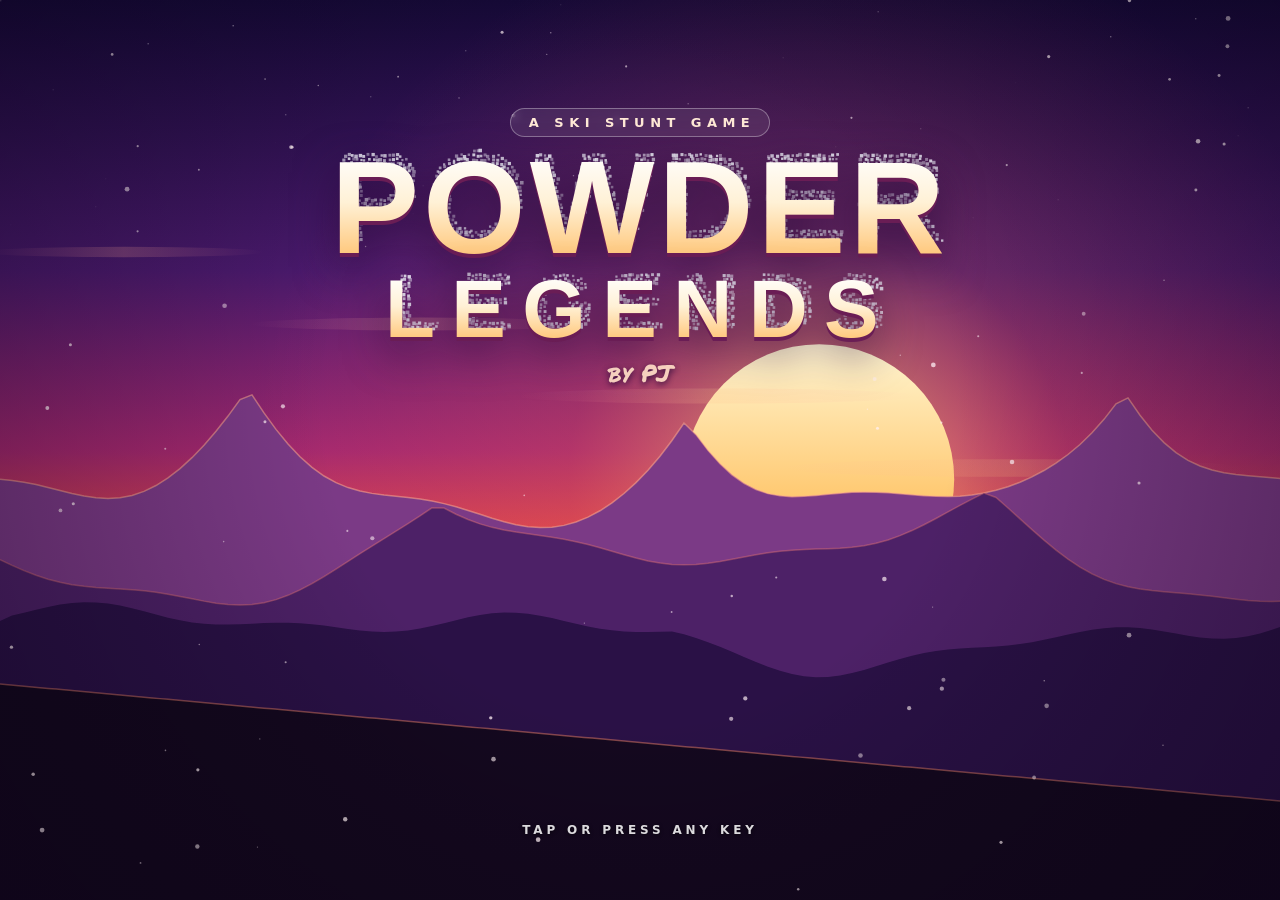
==== index.html @ b7aa6c1c "Add Classic gravity mode (Settings) from the original Ski Stunt physics Gravity measured from the or" ====
<!doctype html>
<html lang="en"><head><meta charset="utf-8">
<script>
/* ===== VERSION + UPDATE BOOTLOADER =====
   To ship an update: bump GAME_VERSION (and GAME_NOTES), commit index.html to the GitHub repo below.
   Players press "Update" in the menu, accept, and the new version installs and runs from then on. */
window.GAME_VERSION='1.6.0';
window.GAME_NOTES='New: Classic gravity (Settings). The original Ski Stunt feel, with lighter, floatier jumps and more hang time for flips.';
window.UPDATE_REPO='kefirman9000/powder-legends';
window.UPDATE_BRANCH='main';
window.verCmp=function(a,b){a=String(a).split('.').map(Number);b=String(b).split('.').map(Number);for(var i=0;i<Math.max(a.length,b.length);i++){var d=(a[i]||0)-(b[i]||0);if(d)return d>0?1:-1}return 0};
(function(){try{
  if(window.__SKI_FROM_UPDATE)return;                       // already running an installed update
  var v=localStorage.getItem('skiUpdateVer'),h=localStorage.getItem('skiUpdateHTML');
  if(v&&h&&verCmp(v,GAME_VERSION)>0&&!/[?&]noupdate\b/.test(location.search)){
    window.__SKI_FROM_UPDATE=v;
    document.write('<plaintext style="display:none">');    // swallow the old game so none of it runs
    addEventListener('DOMContentLoaded',function(){document.open();document.write(h);document.close()});
  }else if(v&&verCmp(v,GAME_VERSION)<=0){                   // this file is already as new: drop the stored copy
    localStorage.removeItem('skiUpdateVer');localStorage.removeItem('skiUpdateHTML');
  }
}catch(e){}})();
</script>
<meta name="viewport" content="width=device-width, initial-scale=1, viewport-fit=cover">
<title>Powder Legends</title>
<style>@font-face{font-family:"Permanent Marker";font-style:normal;font-weight:400;font-display:swap;src:url([data-uri]) format("woff2")}</style>
<style>
#dbg-open{position:absolute;left:12px;bottom:12px;font:600 12px system-ui;padding:6px 11px;border:1px solid #ffffff44;border-radius:8px;background:#0007;color:#cfe;cursor:pointer;opacity:.75}#dbg-open:hover{opacity:1;background:#000b}
:root{--bg:#eef3f8;--fg:#14202e;box-sizing:border-box;padding-top:env(safe-area-inset-top,0px);padding-bottom:env(safe-area-inset-bottom,0px)}
@media (prefers-color-scheme:dark){:root:not([data-theme="light"]){--bg:#10161d;--fg:#e6edf5}}
:root[data-theme="dark"]{--bg:#10161d;--fg:#e6edf5}
html,body{height:100%;margin:0}
body{background:var(--bg);color:var(--fg);font:15px/1.4 system-ui,sans-serif;overflow:hidden}
#h{position:fixed;bottom:0;left:0;right:0;z-index:2;margin:0;padding:18px 12px 10px;text-align:center;color:#fff;background:linear-gradient(#0000,#0009);text-shadow:0 1px 3px #000;pointer-events:none;display:none}
#w{position:fixed;inset:0}
canvas{width:100%;height:100%;display:block;touch-action:none;cursor:default;-webkit-touch-callout:none;-webkit-user-select:none;user-select:none}
#lb{position:fixed;top:8px;right:10px;z-index:3;font:600 13px system-ui;padding:6px 12px;border:0;border-radius:8px;background:#000a;color:#fff;cursor:pointer}
#reset-skis{position:fixed;top:42px;right:10px;z-index:3;font:600 13px system-ui;padding:6px 12px;border:1px solid #a8f4c8;border-radius:8px;background:#173e36eF;color:#d8ffe8;cursor:pointer;text-shadow:0 1px 2px #000}
#reset-skis:hover{background:#246b55}#reset-skis:disabled{opacity:.45;cursor:default}
#replay-open{position:fixed;top:76px;right:10px;z-index:3;font:700 13px system-ui;padding:7px 12px;border:1px solid #83dfff88;border-radius:9px;background:#10283beF;color:#e9faff;cursor:pointer;display:none}
#replay-controls{position:fixed;left:50%;bottom:calc(env(safe-area-inset-bottom,0px) + 18px);transform:translateX(-50%);z-index:2147483647;display:none;visibility:visible;opacity:1;pointer-events:auto;align-items:center;gap:7px;padding:9px 11px;border-radius:14px;background:#07111deF;border:1px solid #8bdfff88;box-shadow:0 8px 28px #0008;color:#fff;white-space:nowrap}
#replay-controls button{min-width:42px;border:1px solid #ffffff30;border-radius:9px;background:#ffffff18;color:#fff;padding:9px 11px;font:700 14px system-ui;cursor:pointer}
#replay-controls button:hover{background:#ffffff35}#replay-status{font:700 11px system-ui;letter-spacing:.06em;min-width:68px;text-align:center;color:#a9f4ff}
@media(max-width:520px){#replay-controls{gap:4px;padding:7px 6px;bottom:10px}#replay-controls button{min-width:36px;padding:9px 7px}#replay-status{min-width:48px;font-size:10px}}
#adrenaline{position:fixed;left:14px;top:calc(env(safe-area-inset-top,0px) + 62px);z-index:3;width:clamp(138px,22vw,210px);padding:6px 8px;border-radius:9px;background:#07172bd9;border:1px solid #7ddcff88;color:#eafaff;font:900 12px/1.1 Impact,'Haettenschweiler','Arial Narrow Bold',sans-serif;letter-spacing:.16em;text-transform:uppercase;pointer-events:none;text-shadow:0 1px 2px #000,0 0 8px #56dfff55}
#adrenaline-track{height:8px;margin-top:5px;background:#ffffff24;border-radius:8px;overflow:hidden;box-shadow:inset 0 1px 3px #0008}#adrenaline-fill{height:100%;width:0%;border-radius:8px;background:linear-gradient(90deg,#42d8ff,#8a78ff,#65ffb4);box-shadow:0 0 10px #58ddff;transition:width .12s linear}
#adrenaline.hot #adrenaline-fill{background:linear-gradient(90deg,#6c8dff,#b76cff,#70ffd1);box-shadow:0 0 14px #a37aff;animation:adPulse .7s ease-in-out infinite alternate}@keyframes adPulse{to{filter:brightness(1.5)}}
#m{position:fixed;inset:0;z-index:5;display:flex;flex-direction:column;align-items:center;justify-content:center;gap:10px;padding:16px;overflow:auto;background:rgba(10,18,30,.86);color:#fff;text-align:center}
#m h2{margin:0;font-size:28px}#m p{margin:0;opacity:.75}
#fb{display:none;gap:10px;flex-wrap:wrap;justify-content:center}
#replay-menu{flex:0 0 auto;order:1;font-size:12px;padding:5px 10px;opacity:1;background:#344b55!important;min-height:0}#next{order:3;flex-basis:100%;max-width:210px;margin-top:2px}#again{order:0}#all{order:2}
#next{flex:0 0 auto;margin:0 auto;order:99}
#fb:has(#next:not([style*="display: none"])) #next{flex-basis:100%;width:max-content}
.b{font:600 15px system-ui;color:#fff;background:#2f7ddd;border:0;border-radius:10px;padding:10px 20px;cursor:pointer}.b:hover{background:#4a93ee}#again{background:#ffffff26}#again:hover{background:#ffffff40}

:root{--gf:'Permanent Marker','Rock Salt','Marker Felt','Segoe Print',Impact,fantasy}
#pops{position:fixed;top:calc(env(safe-area-inset-top,0px) + 44px);left:0;right:0;z-index:4;display:flex;flex-direction:column;align-items:center;pointer-events:none}
.pp{font:400 calc(clamp(30px,6.5vw,70px)*(1 + var(--g,0)*.4)*var(--s,1))/1 var(--gf);text-align:center;color:hsl(var(--h) 100% 62%);-webkit-text-stroke:2px #111;paint-order:stroke fill;text-shadow:3px 4px 0 #111;animation:popSimple 1.15s ease-out forwards;margin-top:-4px;white-space:nowrap;will-change:transform,opacity}
.pp.failed{color:#ff2929!important;text-shadow:3px 4px 0 #210000;animation:popSimple .8s ease-out forwards}
.pp i{display:block;font-style:normal;font-size:.62em;color:#fff;-webkit-text-stroke:1.5px #111}
@keyframes popSimple{0%{opacity:0;transform:translateY(8px) scale(.96)}12%{opacity:1;transform:translateY(0) scale(1)}100%{opacity:0;transform:translateY(-22px) scale(1)}}
.pp.big-flip{color:#ffd34f;text-shadow:2px 2px 0 #151515,0 0 8px #ff8c24}.pp.mega-flip{color:#ff7538;text-shadow:2px 2px 0 #151515,0 0 12px #ff3b20;letter-spacing:.04em}
/* Successful landings celebrate in cool jewel tones, visually distinct from crash red. */
.pp.pp.landed,.pp.pp.landed.big-flip,.pp.pp.landed.mega-flip{color:#7dffbf!important;text-shadow:3px 4px 0 #152a48,0 0 10px #32f6c2,0 0 24px #38a8ff;animation:landedCelebrate 1.35s cubic-bezier(.18,.8,.24,1) forwards;filter:saturate(1.25)}
.pp.landed i{color:#b9f5ff!important;text-shadow:2px 2px 0 #17314c,0 0 10px #4b9fff}
@keyframes landedCelebrate{0%{opacity:0;transform:translateY(18px) scale(.72) rotate(-4deg);filter:brightness(1.8) saturate(1.8)}12%{opacity:1;transform:translateY(-4px) scale(1.14) rotate(2deg)}24%{transform:translateY(2px) scale(.98) rotate(-1deg)}42%{transform:translateY(-5px) scale(1.06) rotate(1deg)}100%{opacity:0;transform:translateY(-38px) scale(1.12) rotate(0deg);filter:brightness(1.3) saturate(1.5)}}
#sco{position:fixed;left:14px;top:calc(env(safe-area-inset-top,0px) + 12px);z-index:2;font:400 clamp(22px,4.2vw,42px)/1 var(--gf);pointer-events:none;white-space:nowrap;transform:rotate(-2deg);transform-origin:left top;perspective:600px}
#trick-score{position:fixed;left:50%;bottom:calc(env(safe-area-inset-bottom,0px) + 76px);z-index:2;font:700 clamp(17px,2.8vw,30px)/1.1 var(--gf);color:hsl(calc(205 + var(--power,0)*17) 100% calc(72% - var(--power,0)*1%));-webkit-text-stroke:1px #111;paint-order:stroke fill;text-shadow:2px 2px 0 #111,0 0 calc(5px + var(--power,0)*7px) hsl(calc(205 + var(--power,0)*17) 100% 65%),0 0 calc(var(--power,0)*15px) hsl(calc(145 + var(--power,0)*28) 100% 65%);pointer-events:none;white-space:nowrap;transform:translateX(-50%) rotate(-1deg) scale(var(--scale,1));transform-origin:center bottom;min-height:1em;transition:font-size .12s ease,text-shadow .12s ease;will-change:transform,filter}
#trick-score.power-1{animation:trickPulse .55s ease-in-out infinite alternate}
#trick-score.power-2{animation:trickPulse .38s ease-in-out infinite alternate;filter:saturate(1.3)}
#trick-score.power-3{animation:trickWild .28s ease-in-out infinite alternate;filter:saturate(1.7) brightness(1.12)}
#trick-score.power-4{animation:trickWild .19s ease-in-out infinite alternate;filter:saturate(2) brightness(1.25)}
#trick-score.power-2::before,#trick-score.power-3::before,#trick-score.power-4::before{content:"✦  ✧";position:absolute;right:100%;margin-right:12px;color:#a7ffdd;text-shadow:0 0 10px #4de6ff,0 0 18px #9b7bff;animation:twinkle .4s ease-in-out infinite alternate}
#trick-score.power-3::after,#trick-score.power-4::after{content:"✧  ✦";position:absolute;left:100%;margin-left:12px;color:#9effb7;text-shadow:0 0 12px #42eaff,0 0 20px #a36bff;animation:twinkle .3s ease-in-out infinite alternate}
#trick-score.failed{color:#ff302f!important;-webkit-text-stroke-color:#310000;text-shadow:2px 2px 0 #310000,0 0 12px #ff1717;animation:trickScoreFail 2.6s ease-in forwards;filter:none!important;pointer-events:none}
#trick-score.failed::before,#trick-score.failed::after{content:'';position:absolute;top:75%;width:5px;height:0;background:#ff302f;border-radius:0 0 5px 5px;box-shadow:0 0 5px #ff1717;animation:meltDrip 1.8s ease-in forwards}
#trick-score.failed::before{left:28%;animation-delay:.08s}#trick-score.failed::after{left:68%;animation-delay:.2s}
@keyframes trickPulse{from{filter:brightness(1);text-shadow:2px 2px 0 #111,0 0 8px #4de6ff,0 0 12px #8b7bff}to{filter:brightness(1.5);text-shadow:2px 2px 0 #111,0 0 22px #48e8ff,0 0 34px #8e68ff,0 0 42px #63ffad}}
@keyframes trickWild{from{letter-spacing:0;transform:translateX(-50%) rotate(-2deg) scale(var(--scale,1))}to{letter-spacing:.045em;transform:translateX(-50%) rotate(2deg) scale(calc(var(--scale,1)*1.045))}}
@keyframes twinkle{from{opacity:.45;transform:scale(.8) rotate(-12deg)}to{opacity:1;transform:scale(1.25) rotate(12deg)}}
@keyframes trickScoreFail{0%,48%{opacity:1;transform:translateX(-50%) translateY(0) rotate(-1deg) scale(var(--scale,1));clip-path:inset(0 0 0 0);filter:none}62%{opacity:.95;transform:translateX(-50%) translateY(4px) rotate(1deg) scale(var(--scale,1));clip-path:inset(0 0 8% 0)}80%{opacity:.72;transform:translateX(-50%) translateY(12px) rotate(-2deg) scale(calc(var(--scale,1)*.96));clip-path:inset(0 0 35% 0)}100%{opacity:0;transform:translateX(-50%) translateY(28px) rotate(3deg) scale(calc(var(--scale,1)*.9));clip-path:inset(0 0 100% 0);filter:blur(2px)}}
@keyframes meltDrip{0%,35%{height:0;opacity:1;transform:translateY(0)}72%{height:20px;opacity:.9}100%{height:32px;opacity:0;transform:translateY(18px)}}



/* Completed and failed trick totals queue in a tidy vertical stack. Older results fade first. */
#trick-stack{position:fixed;left:50%;bottom:calc(env(safe-area-inset-bottom,0px) + 76px);z-index:2;display:flex;flex-direction:column-reverse;align-items:center;gap:5px;width:min(96vw,820px);pointer-events:none;transform:translateX(-50%)}
.trick-result{position:relative;font:800 clamp(21px,3.2vw,36px)/1.08 var(--gf);white-space:nowrap;text-align:center;-webkit-text-stroke:1px #102b4a;paint-order:stroke fill;text-shadow:2px 2px 0 #102b4a,0 0 10px #38d9ff,0 0 22px #8c65ff;opacity:0;animation:trickResultLife 2.8s ease-out forwards;animation-delay:var(--wait,0ms);}
.trick-result.landed{color:#8dffd0;text-shadow:2px 2px 0 #102b4a,0 0 12px #38d9ff,0 0 24px #8c65ff,0 0 34px #48ffb0}
.trick-result.failed{color:#ff302f;-webkit-text-stroke-color:#310000;text-shadow:2px 2px 0 #310000,0 0 12px #ff1717;animation-name:trickResultFail}
@keyframes trickResultLife{0%,8%{opacity:0;transform:translateY(10px) scale(.9)}18%{opacity:1;transform:translateY(0) scale(1.08)}28%{transform:translateY(0) scale(1)}72%{opacity:1;transform:translateY(-2px)}100%{opacity:0;transform:translateY(-18px) scale(.96)}}
@keyframes trickResultFail{0%,8%{opacity:0;transform:translateY(8px)}18%,65%{opacity:1;transform:translateY(0)}100%{opacity:0;transform:translateY(16px);clip-path:inset(0 0 100% 0);filter:blur(1px)}}


#sct{display:inline-block;font-size:calc(1em*(1 + var(--g,0)*.35));color:hsl(calc(44 - var(--g,0)*14) 100% calc(62% + var(--g,0)*8%));-webkit-text-stroke:2px #111;paint-order:stroke fill;text-shadow:3px 3px 0 #111,0 0 calc(8px + var(--g,0)*42px) hsl(calc(32 - var(--g,0)*30) 100% 55%),0 0 calc(var(--g,0)*80px) hsl(calc(20 - var(--g,0)*20) 100% 50%)}
#sct.hot{animation:glowp .7s ease-in-out infinite alternate}#sct.inferno{animation:rainbow 1.6s linear infinite}#sct .pending{color:#ffe06b;-webkit-text-stroke:1.5px #111;text-shadow:2px 2px 0 #111}#sct .pending.failed{color:#ff302f;animation:pendingFail .65s ease-in forwards}@keyframes pendingFail{0%{opacity:1;transform:translateY(0)}100%{opacity:0;transform:translateY(8px)}}
@keyframes glowp{from{filter:brightness(1)}to{filter:brightness(1.45) saturate(1.3)}}
@keyframes rainbow{from{filter:hue-rotate(0deg) brightness(1.3)}to{filter:hue-rotate(360deg) brightness(1.3)}}
#sc{display:none;margin:4px 0}
#sn{font:400 clamp(44px,min(15vw,13vh),160px)/1 var(--gf);color:hsl(calc(44 - var(--g,0)*14) 100% calc(62% + var(--g,0)*8%));-webkit-text-stroke:3px #111;paint-order:stroke fill;text-shadow:6px 7px 0 #111,0 0 calc(20px + var(--g,0)*70px) hsl(calc(32 - var(--g,0)*30) 100% 55%),0 0 calc(var(--g,0)*120px) hsl(calc(20 - var(--g,0)*20) 100% 50%);animation:pulse 1.2s ease-in-out infinite alternate;transform:rotate(-3deg)}
#sl{font:400 clamp(20px,4vw,34px) var(--gf);letter-spacing:.2em;color:#fff;margin-top:6px}
#sb{margin-top:8px;font:400 clamp(18px,3.5vw,28px) var(--gf);opacity:.85}#sb.nb{color:#7cffa0;opacity:1;animation:pulse .6s ease-in-out infinite alternate}
@keyframes pulse{from{filter:brightness(1)}to{filter:brightness(1.3)}}
#rows{display:flex;flex-direction:column;gap:6px;margin:12px auto 0;width:min(540px,92vw)}
.row{display:flex;justify-content:space-between;align-items:baseline;gap:12px;background:#ffffff14;border-radius:10px;padding:6px 14px;animation:rowin .4s ease-out}
.row b{font:400 clamp(16px,3vw,22px) var(--gf);color:#ffd36b}.row span{font:13px system-ui;opacity:.8;flex:1;text-align:left}.row em{font:400 clamp(16px,3vw,22px) var(--gf);font-style:normal;color:#7cffa0}
@keyframes rowin{from{opacity:0;transform:translateX(-30px) scale(.9)}}
#rt{margin-top:14px}#rt .note{font-size:12.5px;opacity:.75;margin-top:4px}
.stamp{display:inline-flex;flex-direction:column;align-items:center;transform:rotate(-8deg);animation:slam .7s cubic-bezier(.2,1.6,.4,1)}
.stamp.reveal{animation:gradeBlast .95s cubic-bezier(.12,1.5,.3,1)}.stamp.reveal .L{animation:letterBurst .95s cubic-bezier(.12,1.5,.3,1)}
@keyframes gradeBlast{0%{opacity:0;transform:rotate(-8deg) scale(.08)}22%{opacity:1;transform:rotate(5deg) scale(1.32)}42%{transform:rotate(-4deg) scale(.88)}68%{transform:rotate(-7deg) scale(1.08)}100%{opacity:1;transform:rotate(-8deg) scale(1)}}
@keyframes letterBurst{0%{opacity:0;transform:scale(.05);filter:brightness(5) blur(10px)}24%{opacity:1;transform:scale(1.45);filter:brightness(3) blur(0)}48%{transform:scale(.86);filter:brightness(1.8)}72%{transform:scale(1.12)}100%{opacity:1;transform:scale(1);filter:none}}
.stamp .L{font:400 clamp(50px,min(15vw,12vh),140px)/1 var(--gf);-webkit-text-stroke:3px #111;paint-order:stroke fill;text-shadow:5px 6px 0 #111,0 0 40px currentColor}
.stamp .W{font:400 clamp(16px,3vw,26px) var(--gf);letter-spacing:.15em}
@keyframes slam{0%{opacity:0;transform:rotate(-30deg) scale(4)}60%{opacity:1;transform:rotate(-8deg) scale(.88)}100%{transform:rotate(-8deg) scale(1)}}
.g-S{color:#ffd700}.g-S .L{animation:rainbow 2s linear infinite}.g-Ap{color:#7cffa0}.g-A{color:#5fe08a}.g-B{color:#5cc8ff}.g-C{color:#ffe066}.g-D{color:#ff9a3c}.g-F{color:#ff5a5a}
#aw{display:flex;flex-wrap:wrap;justify-content:center;align-content:flex-start;gap:9px;margin:12px auto 0;width:min(780px,94vw);box-sizing:border-box;padding:10px;position:relative}
/* The visible frame is drawn separately and grows to wrap only the awards revealed so far (sizes are set from JS). */
#aw::before{content:'';position:absolute;left:var(--fl,50%);top:var(--ft,0px);width:var(--fw,0px);height:var(--fh,0px);opacity:var(--fo,0);box-sizing:border-box;border:1px solid #ffffff3a;border-radius:14px;background:#ffffff0c;box-shadow:inset 0 0 18px #0004,0 0 14px #6fe7ff22;pointer-events:none;
  transition:left .38s cubic-bezier(.2,1.1,.4,1),top .38s cubic-bezier(.2,1.1,.4,1),width .38s cubic-bezier(.2,1.1,.4,1),height .38s cubic-bezier(.2,1.1,.4,1),opacity .3s ease-out}
#aw.snap::before{transition:none}#aw .none{flex:1 1 100%;font:400 20px var(--gf);opacity:.75;padding:6px 0}
#aw .aw.pend{visibility:hidden;animation:none}
#aw .aw{flex:0 0 182px}
@media (max-width:640px){#aw .aw{flex:0 0 calc(50% - 3px)}}
.aw{display:grid;grid-template-columns:auto minmax(0,1fr);column-gap:9px;align-items:center;text-align:left}
#aw .aw .ic{grid-row:1/4;font-size:28px}#aw .aw b{margin:0;line-height:1.15}#aw .aw i{white-space:nowrap;overflow:hidden;text-overflow:ellipsis}#aw .aw u{margin-top:3px}#rt .stamp.pend{visibility:hidden;animation:none}
.aw{min-width:0;box-sizing:border-box;padding:10px 8px;border-radius:12px;background:#ffffff14;border:2px solid var(--tc);box-shadow:0 0 18px var(--tc);animation:awin .5s cubic-bezier(.2,1.5,.4,1)}
.aw .ic{font-size:30px}.aw b{display:block;font:400 19px var(--gf);color:var(--tc);margin-top:2px}.aw i{display:block;font:12px system-ui;opacity:.85;font-style:normal;margin-top:2px}.aw u{display:block;text-decoration:none;font:700 10px system-ui;letter-spacing:.2em;color:var(--tc);margin-top:5px}
@keyframes awin{from{opacity:0;transform:scale(.3) rotate(-14deg)}}
#how{max-width:640px;text-align:left;font-size:13.5px;background:#ffffff12;border-radius:12px;padding:10px 18px}#how ul{margin:6px 0 0;padding-left:18px}#how li{margin:3px 0;opacity:.9}

#sel{display:flex;flex-direction:column;align-items:center;gap:12px;width:100%}
#g{display:flex;align-items:center;justify-content:center;gap:14px;width:100%}
.ar{flex:none;width:54px;height:54px;border-radius:50%;border:2px solid #ffffff44;background:#ffffff1a;color:#fff;font-size:22px;line-height:1;cursor:pointer;padding:0}
.ar:hover{background:#ffffff40;border-color:#7cc4ff}.ar:active{transform:scale(.92)}
#card{width:min(520px,calc(100vw - 150px));box-sizing:border-box;background:#ffffff14;border:2px solid #ffffff30;border-radius:14px;padding:10px;cursor:pointer;display:flex;flex-direction:column;gap:6px;text-align:center;animation:cin .28s ease-out}
#card:hover{border-color:#7cc4ff;background:#ffffff22}
#card canvas{width:100%;height:auto;border-radius:9px;display:block}
@keyframes cin{from{opacity:0;transform:translateX(var(--dx,0px))}}
#ln{font:400 clamp(30px,6vw,54px)/1.05 var(--gf);color:#ffd36b;-webkit-text-stroke:2px #111;paint-order:stroke fill;text-shadow:3px 4px 0 #111,0 0 18px #ff9a3c88;transform:rotate(-2deg);margin-top:4px}
#ld{font:13.5px/1.4 system-ui;opacity:.85;min-height:3.8em}
#level-length{font:800 12px/1.2 system-ui;letter-spacing:.12em;text-transform:uppercase;color:#ffd36b;background:#00000024;border:1px solid #ffffff25;border-radius:999px;padding:7px 12px;align-self:center;margin-top:2px}

#dots{display:flex;gap:7px;flex-wrap:wrap;justify-content:center}
#dots i{width:9px;height:9px;border-radius:50%;background:#ffffff40;cursor:pointer}#dots i.on{background:#ffd36b;transform:scale(1.3)}
#hs{display:flex;flex-direction:column;align-items:center;gap:4px}
#hsn{font:400 clamp(24px,5vw,40px)/1 var(--gf);color:#7cffa0;-webkit-text-stroke:2px #111;paint-order:stroke fill;text-shadow:3px 3px 0 #111,0 0 14px #7cffa055;transform:rotate(-1.5deg)}
#hsn.no{color:#fff;opacity:.6;text-shadow:3px 3px 0 #111}
#hsl{display:flex;align-items:center;gap:12px;font:400 clamp(20px,4vw,30px)/1 var(--gf);letter-spacing:.08em}
#hsg{font:400 clamp(40px,8vw,68px)/1 var(--gf);-webkit-text-stroke:2px #111;paint-order:stroke fill;text-shadow:3px 4px 0 #111,0 0 18px currentColor;transform:rotate(-6deg);display:inline-block;color:#fff}
#hsg.g-S{animation:rainbow 2s linear infinite}
.pr{display:flex;gap:10px;flex-wrap:wrap;justify-content:center;margin-top:2px}
#faqp{position:fixed;inset:0;z-index:7;display:none;align-items:center;justify-content:center;background:rgba(5,10,18,.82);padding:16px;overflow:auto}
#faqp #how{margin:auto;background:#18222f;border:1px solid #ffffff30;box-shadow:0 10px 40px #000a}.fh{display:flex;justify-content:space-between;align-items:center;gap:12px;font-size:17px}
#fx{position:fixed;inset:0;width:100%;height:100%;z-index:9;pointer-events:none}
@keyframes wob{0%,100%{transform:rotate(-5deg) skewX(0)}25%{transform:rotate(-8deg) skewX(-6deg) scaleY(.96)}60%{transform:rotate(-3deg) skewX(5deg) scaleY(1.04)}}
@keyframes shine{from{background-position:-150% 0,0 0}to{background-position:250% 0,0 0}}
@keyframes rbow{from{background-position:-150% 0,0 0}to{background-position:250% 0,300% 0}}
.stamp.g-F .L,#hsg.g-F{font-family:'Chalkduster','Bradley Hand','Comic Sans MS','Marker Felt',cursive;font-weight:700;color:transparent;background:linear-gradient(#b9d93a,#5e7a1c 55%,#33280f);-webkit-background-clip:text;background-clip:text;-webkit-text-stroke:0;text-shadow:none;filter:url(#slime) drop-shadow(2px 3px 0 #1a1304) drop-shadow(0 0 9px #8fb52a) drop-shadow(0 9px 3px #2a3a05);animation:wob 1.1s ease-in-out infinite}
.stamp.fire-grade .L{font-family:'Arial Black','Segoe UI Black',sans-serif!important;font-weight:900!important;color:transparent!important;background:linear-gradient(0deg,#7a0800 0%,#ff2b00 22%,#ffb000 43%,#fff2a1 54%,#ff6a00 70%,#b20c00 100%);background-size:100% 220%;-webkit-background-clip:text;background-clip:text;-webkit-text-stroke:1px #ffd36a!important;filter:drop-shadow(0 0 5px #ff2400) drop-shadow(0 0 18px #ff5a00) drop-shadow(2px 4px 0 #350600)!important;animation:burningLetter .42s linear infinite alternate!important;text-shadow:none!important}
.stamp.fire-grade .W{font-family:'Arial Black','Segoe UI',sans-serif!important;font-weight:900!important;letter-spacing:.08em;color:#ff9a24;text-shadow:0 0 7px #ff3000,0 0 15px #ff7200}
.stamp.shark-grade .L{font-family:'Arial Black','Segoe UI Black',sans-serif!important;font-weight:900!important;color:transparent!important;background:linear-gradient(0deg,#03315e 0%,#0a69b8 28%,#2fb6ef 52%,#d7f6ff 62%,#1c8fd6 78%,#04437d 100%);background-size:100% 220%;-webkit-background-clip:text;background-clip:text;-webkit-text-stroke:1px #9be4ff!important;filter:drop-shadow(0 0 5px #0a8cff) drop-shadow(0 0 18px #19b4ff) drop-shadow(2px 4px 0 #021a33)!important;animation:swimLetter 1.1s ease-in-out infinite alternate!important;text-shadow:none!important}
.stamp.shark-grade .W{font-family:'Arial Black','Segoe UI',sans-serif!important;font-weight:900!important;letter-spacing:.08em;color:#7fd8ff;text-shadow:0 0 7px #0a69b8,0 0 15px #19b4ff}
@keyframes swimLetter{0%{background-position:0 0;filter:drop-shadow(0 0 5px #0a8cff) drop-shadow(0 0 18px #19b4ff)}100%{background-position:0 100%;filter:drop-shadow(0 0 10px #8fe8ff) drop-shadow(0 0 25px #0a69b8)}}
@keyframes burningLetter{0%{background-position:0 0;filter:drop-shadow(0 0 5px #ff2400) drop-shadow(0 0 18px #ff5a00)}100%{background-position:0 100%;filter:drop-shadow(0 0 10px #ffd000) drop-shadow(0 0 25px #ff1800)}}
.stamp.g-D .L,#hsg.g-D{font-family:'Papyrus','Chalkduster','Comic Sans MS',cursive;font-weight:700;color:transparent;background:linear-gradient(#d9a066,#8a4b1c 55%,#4a2a10);-webkit-background-clip:text;background-clip:text;-webkit-text-stroke:0;text-shadow:none;filter:url(#mud) drop-shadow(2px 3px 0 #1c1005) drop-shadow(0 0 6px #a5601f);animation:wob 2.4s ease-in-out infinite}
.stamp.g-C .L,#hsg.g-C{font-family:Georgia,'Times New Roman',serif;font-weight:700;color:transparent;background:linear-gradient(#f3d9a4,#c98d3c 50%,#7a4c17);-webkit-background-clip:text;background-clip:text;-webkit-text-stroke:0;text-shadow:none;filter:drop-shadow(2px 3px 0 #1a1005) drop-shadow(0 0 8px #c98d3c88);animation:none}
.stamp.g-B .L,#hsg.g-B{animation:gradeNudge 2.8s ease-in-out infinite}
.stamp.g-C .L,#hsg.g-C{animation:gradeNudge 1.9s ease-in-out infinite;filter:drop-shadow(2px 3px 0 #1a1005) drop-shadow(0 0 8px #c98d3c88)}
@keyframes gradeNudge{0%,100%{transform:rotate(-2deg) translateY(0)}50%{transform:rotate(2deg) translateY(-3px)}}
.stamp.g-B .L,#hsg.g-B{font-family:'Segoe UI','Helvetica Neue',Arial,sans-serif;font-weight:800;color:transparent;background:linear-gradient(#f2fbff 0%,#7cc9ff 30%,#1d6ab0 50%,#8fd6ff 64%,#f2fbff 100%);-webkit-background-clip:text;background-clip:text;-webkit-text-stroke:0;text-shadow:none;filter:drop-shadow(2px 3px 0 #06182b) drop-shadow(0 0 14px #4cb4ff);animation:none}
.stamp.g-A .L,#hsg.g-A{font-family:'Arial Black','Segoe UI Black','Helvetica Neue',sans-serif;font-weight:900;color:transparent;background:linear-gradient(#eafff1 0%,#6bf0a0 30%,#0f8a4a 50%,#7dffb2 66%,#eafff1 100%);-webkit-background-clip:text;background-clip:text;-webkit-text-stroke:0;text-shadow:none;filter:drop-shadow(2px 3px 0 #052012) drop-shadow(0 0 20px #3dff8e);animation:none}
.stamp.g-Ap .L,#hsg.g-Ap{font-family:'Arial Black','Segoe UI Black','Helvetica Neue',sans-serif;font-weight:900;color:transparent;background:linear-gradient(105deg,transparent 38%,#fffd 50%,transparent 62%),linear-gradient(#fff8bd 0%,#ffd630 28%,#b57d08 50%,#ffe46e 68%,#fff8bd 100%);background-size:300% 100%,100% 100%;-webkit-background-clip:text;background-clip:text;-webkit-text-stroke:0;text-shadow:none;filter:drop-shadow(2px 3px 0 #2b1b00) drop-shadow(0 0 22px #ffcf33) drop-shadow(0 0 48px #ff9a1a);animation:shine 2.2s linear infinite}
.stamp.g-S .L,#hsg.g-S{font-family:'Arial Black','Segoe UI Black','Helvetica Neue',sans-serif;font-weight:900;color:transparent;background:linear-gradient(105deg,transparent 40%,#ffffffd0 50%,transparent 60%),linear-gradient(100deg,#ff2d6f,#ff9d2d,#fff04a,#4dff88,#3dd6ff,#8b5cff,#ff2d6f,#ff9d2d,#fff04a);background-size:300% 100%,300% 100%;-webkit-background-clip:text;background-clip:text;-webkit-text-stroke:0;text-shadow:none;filter:drop-shadow(2px 3px 0 #10051f) drop-shadow(0 0 22px #ff7bf0) drop-shadow(0 0 50px #5de0ff);animation:rbow 3s linear infinite}
.stamp.g-F .W,#hsg.g-F{letter-spacing:.02em}.stamp.g-F .W,.stamp.g-D .W{font-family:'Chalkduster','Comic Sans MS',cursive}.stamp.g-Ap .W,.stamp.g-A .W,.stamp.g-B .W,.stamp.g-S .W{font-family:'Arial Black','Segoe UI',sans-serif;font-weight:900}
.stamp.g-S .W{background:linear-gradient(90deg,#ff5d8f,#ffd23a,#59ffa0,#52d8ff,#a07bff);-webkit-background-clip:text;background-clip:text;color:transparent}
@keyframes sweep{0%{transform:translateX(-120%) rotate(8deg)}60%,100%{transform:translateX(120%) rotate(8deg)}}
@keyframes twk{0%,100%{opacity:.2;transform:scale(.5) rotate(0)}50%{opacity:1;transform:scale(1.2) rotate(40deg)}}
.aw{position:relative;overflow:hidden}
.aw.t1,.aw.t2,.aw.t3{background:linear-gradient(135deg,#ffffff1c,#ffffff40 45%,#ffffff1c)}
.aw.t1::after,.aw.t2::after,.aw.t3::after{content:'';position:absolute;top:-20%;bottom:-20%;left:0;width:45%;background:linear-gradient(100deg,transparent,#ffffffa0,transparent);animation:sweep 2.6s ease-in-out infinite;pointer-events:none}
.aw.t1::before,.aw.t2::before,.aw.t3::before{content:'\2726';position:absolute;top:5px;right:9px;font-size:16px;color:#fff;animation:twk 1.4s ease-in-out infinite}
/* Award cards unveil one at a time; hold their animated shine until the full set is visible. */
.aw.t1:not(.shine-sync)::after,.aw.t2:not(.shine-sync)::after,.aw.t3:not(.shine-sync)::after,.aw.t1:not(.shine-sync)::before,.aw.t2:not(.shine-sync)::before,.aw.t3:not(.shine-sync)::before{animation-play-state:paused}
.aw.t1.shine-sync::after,.aw.t2.shine-sync::after,.aw.t3.shine-sync::after{animation:sweep 2.6s ease-in-out infinite;animation-delay:0s}
.aw.t1.shine-sync::before,.aw.t2.shine-sync::before,.aw.t3.shine-sync::before{animation:twk 1.4s ease-in-out infinite;animation-delay:0s}
.aw.t1{box-shadow:0 0 22px #cfe3ff,inset 0 0 14px #ffffff55;background:linear-gradient(135deg,#9aa7b833,#eef3fa66 45%,#9aa7b833)}
.aw.t2{box-shadow:0 0 28px #ffcf33,0 0 60px #ff9a1a77,inset 0 0 16px #ffe58a66;background:linear-gradient(135deg,#b8860b44,#ffe58a77 45%,#b8860b44)}
.aw.t3{box-shadow:0 0 30px #6fe7ff,0 0 70px #b07bff88,inset 0 0 18px #bff6ff77;background:linear-gradient(135deg,#3dd6ff44,#ffffff77 40%,#c58bff55)}
.aw.t1 b,.aw.t2 b,.aw.t3 b{background:linear-gradient(#fff,var(--tc) 55%,#fff);-webkit-background-clip:text;background-clip:text;color:transparent;font-weight:800;filter:drop-shadow(0 0 6px var(--tc))}
.aw.t2 .ic,.aw.t3 .ic{filter:drop-shadow(0 0 10px var(--tc))}


#customizer{display:none;position:fixed;z-index:12;left:50%;top:50%;transform:translate(-50%,-50%);width:min(900px,96vw);max-height:90vh;overflow:auto;margin:0;padding:14px;border:1px solid #ffffff70;border-radius:16px;background:rgba(8,22,38,.98);text-align:left;box-shadow:0 12px 34px #000b}
#customizer h3{margin:0 0 8px;font:900 20px system-ui;letter-spacing:.04em;color:#9feaff;text-align:center}
#custom-layout{display:grid;grid-template-columns:minmax(0,1fr);gap:10px;align-items:center;justify-items:center;max-width:620px;margin:0 auto}
#custom-preview-wrap{width:min(100%,460px);min-height:300px;display:flex;flex-direction:column;align-items:center;justify-content:center;border-radius:12px;background:radial-gradient(ellipse at center,#294864 0%,#15283b 64%,#0b1726 100%);border:1px solid #ffffff20;overflow:hidden;margin:0 auto}
#custom-preview{width:auto;max-width:100%;height:300px;aspect-ratio:320/340;display:block;object-fit:contain}
#custom-preview-label{font:800 11px system-ui;letter-spacing:.18em;color:#bdeeff;padding:0 0 10px}
#custom-colors{width:100%;display:grid;grid-template-columns:1fr 1fr;gap:10px;align-content:start;padding-top:0;margin:0 auto}
#custom-part-picker,#custom-color-picker{grid-template-columns:92px minmax(0,1fr);padding:10px;gap:8px;min-width:0}
#custom-part-picker .color-current{justify-content:center}
#custom-part-picker .color-name{font-size:14px}
#custom-color-picker .color-filters{margin-top:10px}
.color-choice{display:grid;grid-template-columns:65px minmax(0,1fr);align-items:center;gap:7px;font:700 12px system-ui;color:#f3f7ff;background:#ffffff0b;border:1px solid #ffffff10;border-radius:9px;padding:7px}
.color-controls{display:grid;grid-template-columns:30px minmax(64px,1fr) 30px;align-items:center;gap:6px}
.color-arrow{width:30px;height:30px;border:1px solid #ffffff45;border-radius:8px;background:#ffffff16;color:#fff;font:900 16px system-ui;cursor:pointer}
.color-current{display:flex;align-items:center;gap:8px;min-width:0}
.color-swatch{width:28px;height:25px;flex:none;border:2px solid #ffffff70;border-radius:7px;box-shadow:inset 0 0 0 1px #0004}
.color-name{font:700 12px system-ui;color:#fff}
.color-filters{grid-column:1/-1;display:grid;grid-template-columns:1fr 1fr;gap:9px;margin-top:5px}
.filter-control{display:grid;grid-template-columns:auto 1fr 30px;gap:5px;align-items:center;font:600 10px system-ui;color:#cbd8e8}
.filter-control input{width:100%;min-width:0;accent-color:#65d9ff}
.filter-value{font-variant-numeric:tabular-nums;text-align:right;color:#fff}
#custom-actions{display:flex;align-items:center;justify-content:center;flex-wrap:wrap;gap:8px;margin-top:12px}
#custom-actions button{border:1px solid #ffffff30;background:#ffffff15;color:#fff;border-radius:9px;padding:9px 14px;font:700 13px system-ui;cursor:pointer}
#custom-back{background:#2878c9!important}
#custom-note{font:11px system-ui;color:#b7c8d9;text-align:center;margin-top:8px}
@media(max-width:620px){#custom-layout{grid-template-columns:minmax(0,1fr);gap:8px}#custom-preview-wrap{width:min(100%,360px);min-height:210px}#custom-preview{height:210px;width:auto;max-width:100%;aspect-ratio:320/340}#custom-preview-label{padding-bottom:6px}#customizer{padding:10px;max-height:94vh;width:min(900px,96vw)}#custom-colors{grid-template-columns:1fr;gap:7px}.color-choice{grid-template-columns:85px minmax(0,1fr);padding:7px}.color-filters{gap:5px}.filter-control{grid-template-columns:auto 1fr 26px}}
@media (max-width:640px),(max-height:700px){
 #aw{gap:6px;padding:7px;margin-top:8px}
 .aw{display:grid;grid-template-columns:auto minmax(0,1fr);column-gap:7px;align-items:center;text-align:left;padding:6px 8px;border-width:1.5px;box-shadow:0 0 10px var(--tc)}
 #aw .aw .ic{font-size:22px}.aw b{font-size:14px;margin:0;line-height:1.1}.aw i{font-size:10px;margin:1px 0 0;white-space:nowrap;overflow:hidden;text-overflow:ellipsis}.aw u{font-size:8.5px;margin-top:2px;letter-spacing:.14em}
 .aw.t1::before,.aw.t2::before,.aw.t3::before{font-size:11px;top:3px;right:5px}
}
@media (max-width:480px){
 #m h2{font-size:clamp(16px,5.4vw,20px)}.row span{display:none}.row{padding:3px 10px}
 #fb{gap:6px}#fb .b{padding:8px 14px;font-size:14px}
}
@media (max-height:700px){#aw .aw i{display:none}#aw .aw{padding:5px 8px}}
/* phone held sideways: score on the left, grade and awards on the right */
@media (max-height:500px){#fb{gap:6px}#fb .b{padding:6px 14px;font-size:13px}#m h2{font-size:18px}}
#sc.wide{grid-template-columns:minmax(0,1fr) minmax(0,1.15fr);column-gap:18px;align-items:center;width:min(980px,96vw)}
#sc.wide #sn{grid-column:1;grid-row:1}#sc.wide #sl{grid-column:1;grid-row:2}#sc.wide #rows{grid-column:1;grid-row:3/5;width:100%;align-self:start}
#sc.wide #rt{grid-column:2;grid-row:1/3;margin-top:0}#sc.wide #aw{grid-column:2;grid-row:3;width:100%;margin-top:4px}#sc.wide #sb{grid-column:2;grid-row:4}
#sc.wide #sn{font-size:clamp(34px,12vh,80px)}#sc.wide .stamp .L{font-size:clamp(34px,13vh,90px)}
@media (max-height:900px){
 #m{gap:5px;padding:10px}#m h2{font-size:22px}
 #sn{font-size:clamp(40px,10vh,110px)}#sl{font-size:clamp(14px,3vh,26px);margin-top:2px}
 #rows{gap:4px;margin-top:6px}.row{padding:3px 12px}.row b,.row em{font-size:clamp(14px,2.6vh,20px)}.row span{font-size:12px}
 #rt{margin-top:6px}.stamp .L{font-size:clamp(46px,11vh,120px)}.stamp .W{font-size:clamp(13px,2.6vh,22px)}#sb{margin-top:4px;font-size:clamp(15px,3vh,24px)}
}
/* landing grades on the trick popups */
.pp.pp.landed.perfect{color:#ffe36a!important;text-shadow:3px 4px 0 #3a2a00,0 0 12px #ffcf33,0 0 26px #ff9a1a}
.pp.pp.landed.sketchy{color:#ffb36b!important;text-shadow:3px 4px 0 #3a1a00,0 0 8px #ff8a3a;filter:none}

/* ---- intro: animated sunset (intro.js draws the scene) ---- */
#intro{position:fixed;inset:0;z-index:20;overflow:hidden;background:#3a1650;color:#fff;cursor:pointer}
#introFx{position:absolute;inset:0;width:100%;height:100%;display:block}
#introLogo{position:absolute;left:0;right:0;top:12vh;display:flex;flex-direction:column;align-items:center;text-align:center;pointer-events:none}
#introKicker{font:800 clamp(10px,1.5vw,13px)/1 system-ui,sans-serif;letter-spacing:.42em;padding:7px 14px 7px 18px;border:1px solid #ffffff55;border-radius:999px;background:#ffffff14;backdrop-filter:blur(4px);color:#ffe9d6}
#introTitle{margin-top:14px;display:flex;flex-direction:column;align-items:center;font:900 clamp(52px,11vw,132px)/.86 'Arial Black','Segoe UI Black',Impact,sans-serif;letter-spacing:.03em}
#introTitle span{background:linear-gradient(180deg,#ffffff 0%,#fff1d6 45%,#ffc06b 100%);-webkit-background-clip:text;background-clip:text;color:transparent;filter:drop-shadow(0 4px 0 #6a1d55) drop-shadow(0 10px 22px #2a0a3acc)}
#introTitle span+span{font-size:.62em;letter-spacing:.2em;margin-top:.12em}
#introCredit{margin-top:16px;font:400 clamp(17px,2.3vw,24px)/1 var(--gf);color:#ffe0c8;opacity:.9;text-shadow:0 2px 6px #2a0a3a}
#introPrompt{position:absolute;left:0;right:0;bottom:7vh;text-align:center;font:700 12px system-ui;letter-spacing:.32em;text-transform:uppercase;color:#fff;opacity:.85;text-shadow:0 1px 4px #000a;animation:introPulse 1.6s ease-in-out infinite;pointer-events:none}
@keyframes introIn{from{opacity:0;transform:translateY(24px) scale(.94)}to{opacity:1;transform:none}}
@keyframes introPulse{0%,100%{opacity:.35}50%{opacity:.95}}
/* the title is formed by snow (intro.js), then fades in solid; credit and prompt follow */
#introKicker{animation:introIn .9s cubic-bezier(.2,1,.3,1) .1s both}
#introTitle{opacity:0;filter:blur(6px);transition:opacity .8s ease,filter .9s ease}
#introCredit,#introPrompt{opacity:0;transition:opacity .7s ease .5s}
#introLogo.revealed #introTitle{opacity:1;filter:none}
#introLogo.revealed #introCredit{opacity:.9}
#introPrompt{animation:none}
#intro.revealed #introPrompt{opacity:.85;animation:introPulse 1.6s ease-in-out .6s infinite}
@media(prefers-reduced-motion:reduce){#introKicker,#introPrompt{animation:none}#introTitle{filter:none;transition:none}}
/* LEGEND (the top grade) is six letters: scale its stamp and menu badge to fit */
.stamp.g-S .L{font-size:clamp(34px,7.5vh,76px);letter-spacing:.04em;white-space:nowrap}
#hsg.g-S{font-size:clamp(26px,5vw,42px);letter-spacing:.04em}

/* FAQ sections */
#how h4{margin:12px 0 4px;font:800 12px system-ui;letter-spacing:.14em;text-transform:uppercase;color:#ffd36b}
/* progress strip under the level card */
#prog{font:700 11px system-ui;letter-spacing:.06em;color:#c9d6e6;opacity:.85;margin-top:2px;white-space:nowrap}
#prog b{color:#ffd36b}#prog span+span::before{content:'  ·  ';white-space:pre;opacity:.6}
@media (max-height:640px){#prog{display:none}}
/* "up next" card on the results screen */
#nextcard{flex:0 0 100%;order:-1;display:flex;justify-content:center;padding:0;border:0;background:none;color:#fff;cursor:pointer}
#nextcard .nc-in{display:flex;align-items:center;gap:10px;max-width:360px;padding:6px 14px 6px 6px;border-radius:12px;border:1px solid #ffffff2e;background:#ffffff10;text-align:left}
#nextcard:hover .nc-in{background:#ffffff1e}#nextcard canvas{width:110px;height:42px;border-radius:7px;flex:none}
#nextcard span{display:flex;flex-direction:column;gap:1px;min-width:0}#nextcard small{font:800 9.5px system-ui;letter-spacing:.18em;color:#8fd4ff}
#nextcard b{font:400 18px/1.05 var(--gf);white-space:nowrap;overflow:hidden;text-overflow:ellipsis}#nextcard i{font:600 11px system-ui;font-style:normal;opacity:.7}
@media (max-height:500px){#nextcard{display:none!important}}
/* Menu overflow: content that is taller than the screen scrolls from the top instead of being cut off on both ends */
#m{justify-content:flex-start}
#m>:first-child{margin-top:auto}#m>:last-child{margin-bottom:auto}
/* Short screens (phones held sideways, small laptop windows): a compact level card so Play stays on screen */
@media (max-height:620px){
 #m{gap:6px;padding:8px 16px}
 #sel{gap:6px}
 #card{padding:6px;gap:3px;width:min(560px,calc(100vw - 130px))}
 #card canvas,#th{height:clamp(70px,18vh,120px);width:100%;object-fit:cover}
 #ln{font-size:clamp(22px,4.2vw,34px);margin-top:0}
 #ld{font-size:12px;line-height:1.3;min-height:0;display:-webkit-box;-webkit-line-clamp:2;-webkit-box-orient:vertical;overflow:hidden}
 #hs{flex-direction:row;gap:14px}
 #hsn{font-size:clamp(18px,3.6vw,26px)}#hsl{font-size:clamp(16px,3vw,22px)}#hsg{font-size:clamp(26px,5vw,38px)}
 #dots{gap:5px}#dots i{width:7px;height:7px}
 .pr .b{padding:7px 14px;font-size:14px}
}
/* The awards frame still sizes and positions the award cards, but is no longer drawn */
#aw::before{border-color:transparent!important;background:none!important;box-shadow:none!important}
/* Trick notifications live in the band below the skier (who rides at mid-height), just above the running trick
   total, so the top of the screen stays clear for the score. Newest at the bottom, older ones rise and fade. */
#pops{top:auto;bottom:calc(env(safe-area-inset-bottom,0px) + 116px);flex-direction:column;justify-content:flex-end;gap:2px;max-height:38vh;overflow:visible}
.pp{font-size:calc(clamp(24px,5vw,54px)*(1 + var(--g,0)*.35)*var(--s,1));white-space:normal;max-width:min(92vw,980px);margin-top:0;line-height:1.02}
@media (max-height:520px){#pops{bottom:calc(env(safe-area-inset-bottom,0px) + 96px);max-height:30vh;left:32%;right:2%}#pops .pp{max-width:100%}.pp{font-size:calc(clamp(18px,4vw,34px)*(1 + var(--g,0)*.3)*var(--s,1))}}

</style><style>
/* Touch devices: swap animations that repaint every frame (filter, text-shadow, letter-spacing) for transform/opacity ones the GPU composites cheaply. */
@media (pointer:coarse){
 #trick-score{transition:none}
 #trick-score.power-1,#trick-score.power-2{animation:trickPulseM .45s ease-in-out infinite alternate;filter:none}
 #trick-score.power-3,#trick-score.power-4{animation:trickWildM .25s ease-in-out infinite alternate;filter:none}
 #sct.hot,#sct.inferno{animation:none}
 #adrenaline.hot #adrenaline-fill{animation:adPulseM .7s ease-in-out infinite alternate}
 .pp.pp.landed,.pp.pp.landed.big-flip,.pp.pp.landed.mega-flip{animation:landedM 1.35s cubic-bezier(.18,.8,.24,1) forwards;filter:none}
 #sn,#sb.nb{animation:none}
}
@keyframes trickPulseM{from{transform:translateX(-50%) rotate(-1deg) scale(var(--scale,1))}to{transform:translateX(-50%) rotate(-1deg) scale(calc(var(--scale,1)*1.05))}}
@keyframes trickWildM{from{transform:translateX(-50%) rotate(-2deg) scale(var(--scale,1))}to{transform:translateX(-50%) rotate(2deg) scale(calc(var(--scale,1)*1.06))}}
@keyframes adPulseM{to{opacity:.7}}
@keyframes landedM{0%{opacity:0;transform:translateY(18px) scale(.72) rotate(-4deg)}12%{opacity:1;transform:translateY(-4px) scale(1.14) rotate(2deg)}24%{transform:translateY(2px) scale(.98) rotate(-1deg)}42%{transform:translateY(-5px) scale(1.06) rotate(1deg)}100%{opacity:0;transform:translateY(-38px) scale(1.12) rotate(0deg)}}
</style></head><body>
<svg width="0" height="0" style="position:absolute" aria-hidden="true"><filter id="slime" x="-10%" y="-10%" width="120%" height="130%"><feTurbulence type="fractalNoise" baseFrequency=".03 .07" numOctaves="2" seed="7"/><feDisplacementMap in="SourceGraphic" scale="16" xChannelSelector="R" yChannelSelector="G"/></filter><filter id="mud" x="-10%" y="-10%" width="120%" height="130%"><feTurbulence type="fractalNoise" baseFrequency=".05 .1" numOctaves="2" seed="2"/><feDisplacementMap in="SourceGraphic" scale="8" xChannelSelector="R" yChannelSelector="G"/></filter></svg>
<div id="intro" aria-label="Powder Legends opening screen"><canvas id="introFx"></canvas><div id="introLogo"><div id="introKicker">A SKI STUNT GAME</div><div id="introTitle"><span>POWDER</span><span>LEGENDS</span></div><div id="introCredit">by PJ</div></div><div id="introPrompt">Tap or press any key</div></div><canvas id="fx"></canvas><p id="h"></p><div id="pops"></div><div id="sco"><span id="sct">SCORE: 0</span></div><div id="adrenaline"><div id="adrenaline-label">ADRENALINE</div><div id="adrenaline-track"><div id="adrenaline-fill"></div></div></div><div id="trick-score" aria-live="polite"></div><div id="trick-stack" aria-live="polite"></div><div id="w"><canvas id="c"></canvas></div>
<button id="lb">&#9776; Levels (M)</button><button id="replay-open" title="Replay this run">⏪ Replay</button><button id="reset-skis" title="Reset the skier here; costs 25,000 points and blocks A and LEGEND grades">↻ Reset Skis · −25,000</button>
<div id="m"><button id="dbg-open" title="Debug mode: a simple downhill with live physics values and tools">🐞 Debug</button><h2 id="mh">Powder Legends</h2><p id="ms">Choose a level</p>
<div id="sc"><div id="sn">0</div><div id="sl">POINTS</div><div id="rows"></div><div id="rt"></div><div id="aw"></div><div id="sb"></div></div>
<div id="fb"><button type="button" id="nextcard" title="Play the next level"><div class="nc-in"><canvas id="nextth" width="132" height="50"></canvas><span><small>UP NEXT</small><b id="nextname"></b><i id="nextbest"></i></span></div></button><button class="b" id="again">&#8635; Try again</button><button class="b" id="replay-menu" style="display:none;background:#176b78">⏪ View Replay</button><button class="b" id="all">All levels</button><button class="b" id="next">Next level &rarr;</button></div>
<div id="sel"><div id="g"><button class="ar" id="pv" aria-label="Previous level">&#9664;</button><div id="card"><canvas id="th" width="480" height="200"></canvas><div id="ln"></div><div id="ld"></div><div id="level-length" aria-live="polite"></div></div><button class="ar" id="nx" aria-label="Next level">&#9654;</button></div>
<div id="dots"></div>
<div id="hs"><div id="hsn"></div><div id="hsl"><span>GRADE</span><b id="hsg"></b></div></div><div id="prog"></div>
<div class="pr"><button class="b" id="play">&#9654; Play</button><button class="b" id="customize-open" style="background:#147c83">🎨 Customize</button><button class="b" id="faqb">? FAQ</button><button class="b" id="set-btn" style="background:#4b5a72">&#9881; Settings</button></div><div id="upd-banner" role="status" hidden><span id="upd-banner-txt"></span><button type="button" id="upd-banner-more">What's new</button><button type="button" id="upd-banner-go">Install</button></div></div>
<section id="customizer" aria-label="Character customization">
<h3>🎨 Customize your skier</h3>
<div id="custom-layout">
 <div id="custom-preview-wrap"><canvas id="custom-preview" width="320" height="340" aria-label="Large skier preview"></canvas><div id="custom-preview-label">YOUR SKIER</div></div>
 <div id="custom-colors">
  <div class="color-choice" id="custom-part-picker">
   <span>Clothing piece</span><div class="color-controls"><button class="color-arrow" id="part-prev" aria-label="Previous clothing piece">‹</button><div class="color-current"><span id="part-name" class="color-name">Jacket + gloves</span></div><button class="color-arrow" id="part-next" aria-label="Next clothing piece">›</button></div>
  </div>
  <div class="color-choice" id="custom-color-picker">
   <span>Color</span><div class="color-controls"><button class="color-arrow" id="color-prev" aria-label="Previous color">‹</button><div class="color-current"><span class="color-swatch" id="custom-swatch"></span><span class="color-name" id="custom-color-name"></span></div><button class="color-arrow" id="color-next" aria-label="Next color">›</button></div>
   <div class="color-filters"><label class="filter-control">Bright <input id="custom-brightness" type="range" min="35" max="160" value="100" data-filter="brightness"><span class="filter-value">100%</span></label><label class="filter-control">Satur. <input id="custom-saturation" type="range" min="0" max="180" value="100" data-filter="saturation"><span class="filter-value">100%</span></label></div>
  </div>
 </div>
</div>
<div id="custom-actions"><button id="custom-reset" type="button">Reset colors</button><button id="custom-back" type="button">Done</button></div>
<div id="custom-note">Preview shows the actual skier from the game. Use the arrows to choose a piece and its color; changes save automatically.</div>
</section>
<div id="replay-controls" aria-label="Replay controls"><button id="rp-rewind" title="Rewind">⏪</button><button id="rp-forward" title="Play forward">▶</button><button id="rp-slow" title="Slow motion">½×</button><button id="rp-pause" title="Pause replay">Ⅱ</button><span id="replay-status">REPLAY</span><button id="rp-exit" title="Exit replay">✕</button></div>
<div id="faqp"><div id="how"><div class="fh"><b>FAQ &middot; How to play</b><button class="b" id="faqx">Close</button></div>
<h4>Controls</h4><ul>
<li>New here? Play <b>Ski School</b> (level 1): six quick steps teach everything below.</li>
<li><b>Mouse:</b> only <u>movement</u> counts and your pose holds where you leave it. Move <b>down</b> = crouch, flick <b>up</b> = jump / stand, <b>left</b> = lean back, <b>right</b> = tuck forward. Hold the left button to <b>brake</b>; right-click restarts.</li>
<li><b>Phone / tablet:</b> drag with one finger to move; hold a second finger down to brake. Tap after a wipeout to restart.</li>
<li><b>Keys:</b> R retry &middot; M / Esc menu &middot; N next level &middot; 1&ndash;9 pick a level &middot; F fullscreen &middot; scroll or + / &minus; / 0 zoom. In the menu: &larr; / &rarr; browse, Enter play.</li></ul>
<h4>Tricks &amp; landings</h4><ul>
<li><b>Backflip:</b> crouch on the ramp, stand up hard at the lip, then lean back and tuck in the air. Tuck tight to spin faster, stretch out to slow down.</li>
<li><b>Land with your skis flat</b> on the slope: PERFECT pays &times;1.25, GOOD &times;1, SKETCHY half, and NOT FLAT pays nothing. Points only count once you've stayed up for a moment.</li>
<li>Big landings fill the <b>adrenaline</b> bar; keep it full for a rainbow trail. Hazards (fire walls, the shark pool, lava) pay a bonus when you clear them, more for a close shave.</li>
<li>Hard hits damage your skis (they darken) and too much snaps them off. Cross the finish with skis on and the level counts.</li>
<li><b>Reset Skis</b> puts you back at the last checkpoint for 25,000 points, but A and LEGEND grades are off for that run.</li></ul>
<h4>Grades, records &amp; extras</h4><ul>
<li>Every finish gets a grade from F up to <b>LEGEND</b>, plus awards for flips, air, landings, speed and style. Your best score and grade show on each level's card.</li>
<li>Turn on the <b>ghost</b> in Settings to race a see-through replay of your best run on each level.</li>
<li><b>Ski Jump Hill</b> measures your distance and keeps a hill record. The <b>Endless Run</b> never ends: your score at the first crash is your record.</li>
<li>Finishing certain levels unlocks <b>special gear</b> (glowing skis, suits, helmets, trails). Wear it from <b>Customize</b>.</li>
<li><b>Replay</b> any run from the results screen. Tap anywhere on the results to skip the tally.</li>
<li><b>Settings</b>: graphics quality, ghost, vibration, updates and resetting scores. Updates show up as a banner on the menu.</li></ul></div></div></div>
<script>
const cv=document.getElementById('c'),cx=cv.getContext('2d'),box=document.getElementById('w'),hud=document.getElementById('h'),scoreE=document.getElementById('sco'),scoreT=document.getElementById('sct'),trickScoreE=document.getElementById('trick-score'),trickStackE=document.getElementById('trick-stack');
const ZSTART=(window.matchMedia('(min-width: 800px) and (pointer: fine)').matches ? .48 : .64); // Desktop starts more zoomed out; preserve the existing mobile framing. 0 returns to this
let W,H,Z=1,ZB=1,zoom=ZSTART,zoomT=ZSTART;   // Z = ZB (fit to window) * zoom (mouse wheel)
const ZMIN=.35,ZMAX=3;
const DEFAULT_SKIER_COLORS={jacket:'#14b8c9',pants:'#232c46',helmet:'#ffcf33',skis:'#ff3d7f',boots:'#1a1a22'};   // teal jacket, navy pants, sunflower helmet, hot-pink skis
const COLOR_PALETTE=[{name:'Red',hex:'#ff0000'},{name:'Orange',hex:'#ff8800'},{name:'Yellow',hex:'#ffff00'},{name:'Green',hex:'#008000'},{name:'Blue',hex:'#0000ff'},{name:'Purple',hex:'#800080'},{name:'White',hex:'#ffffff'},{name:'Black',hex:'#000000'},{name:'Grey',hex:'#808080'},{name:'Teal',hex:'#14b8c9'},{name:'Navy',hex:'#232c46'},{name:'Sunflower',hex:'#ffcf33'},{name:'Hot Pink',hex:'#ff3d7f'},{name:'Charcoal',hex:'#1a1a22'},{name:'Mint',hex:'#5ff2b0'},{name:'Lilac',hex:'#b28cff'}];
let baseSkierColors={...DEFAULT_SKIER_COLORS},colorAdjustments=Object.fromEntries(Object.keys(DEFAULT_SKIER_COLORS).map(k=>[k,{brightness:100,saturation:100}])),skierColors={...DEFAULT_SKIER_COLORS};
function colorToHsl(hex){const n=parseInt(hex.slice(1),16),r=((n>>16)&255)/255,g=((n>>8)&255)/255,b=(n&255)/255,max=Math.max(r,g,b),min=Math.min(r,g,b),d=max-min;let h=0,sat=0,l=(max+min)/2;if(d){sat=d/(1-Math.abs(2*l-1));switch(max){case r:h=((g-b)/d)%6;break;case g:h=(b-r)/d+2;break;default:h=(r-g)/d+4}h*=60;if(h<0)h+=360}return {h,s:sat*100,l:l*100}}
function adjustedHex(hex,adj){const hsl=colorToHsl(hex),sat=Math.max(0,Math.min(100,hsl.s*adj.saturation/100)),light=Math.max(0,Math.min(100,hsl.l*adj.brightness/100));return `hsl(${hsl.h} ${sat}% ${light}%)`}
try{const saved=JSON.parse(localStorage.getItem('skiSkierColors')||'null');if(saved){if(saved.baseSkierColors){baseSkierColors={...baseSkierColors,...saved.baseSkierColors};colorAdjustments={...colorAdjustments,...saved.colorAdjustments}}else{baseSkierColors={...baseSkierColors,...Object.fromEntries(Object.keys(DEFAULT_SKIER_COLORS).filter(k=>/^#[0-9a-f]{6}$/i.test(saved[k]||'')).map(k=>[k,saved[k]]))}}}}catch(e){}
function drawCustomizationPreview(){syncCustomizationPreview()}
function syncCustomizationPreview(Qdraw){const canvas=document.getElementById('custom-preview');if(!canvas||!cv||!cam||!P||!P.length)return;const c=canvas.getContext('2d'),w=canvas.width,h=canvas.height;c.clearRect(0,0,w,h);{const g0=c.createLinearGradient(0,0,0,h);g0.addColorStop(0,LVc&&LVc.sky?LVc.sky[0]:'#14283d');g0.addColorStop(1,LVc&&LVc.sky?LVc.sky[1]:'#14283d');c.fillStyle=g0}c.fillRect(0,0,w,h);if(customizer.style.display==='none')return;const q=Qdraw||P,pts=q.filter(p=>p&&Number.isFinite(p.x)&&Number.isFinite(p.y));if(!pts.length)return;/* Frame the whole skier from all body/joint points, not one torso pivot. Keep source and destination aspect ratios identical so nothing stretches. */const xs=pts.map(p=>(p.x-cam.x)*Z),ys=pts.map(p=>(p.y-cam.y)*Z);let minX=Math.min(...xs),maxX=Math.max(...xs),minY=Math.min(...ys),maxY=Math.max(...ys);const padX=Math.max(34,(maxX-minX)*.24),padY=Math.max(42,(maxY-minY)*.22);let bw=maxX-minX+padX*2,bh=maxY-minY+padY*2;const aspect=w/h;/* A little extra breathing room, then expand the shorter dimension to match preview aspect. */bw*=1.12;bh*=1.12;if(bw/bh<aspect)bw=bh*aspect;else bh=bw/aspect;/* Shift the crop center slightly left so the entire skier sits a touch right in the preview. */const cx=(minX+maxX)/2-bw*.045,cy=(minY+maxY)/2;const sw=Math.min(cv.width,bw),sh=sw/aspect,cropW=sh>cv.height?cv.height*aspect:sw,cropH=cropW/aspect;const x=Math.max(0,Math.min(cv.width-cropW,cx-cropW/2)),y=Math.max(0,Math.min(cv.height-cropH,cy-cropH/2));try{c.drawImage(cv,x,y,cropW,cropH,0,0,w,h)}catch(e){}}

const CUSTOM_PARTS=[['jacket','Jacket + gloves'],['pants','Pants'],['helmet','Helmet'],['skis','Skis'],['boots','Boots']];let selectedPartIndex=0;
function currentPart(){return CUSTOM_PARTS[selectedPartIndex][0]}
function renderCustomControls(){const part=currentPart(),hex=baseSkierColors[part],color=COLOR_PALETTE.find(c=>c.hex===hex)||{name:'Custom',hex};document.getElementById('part-name').textContent=CUSTOM_PARTS[selectedPartIndex][1];document.getElementById('custom-swatch').style.background=adjustedHex(hex,colorAdjustments[part]);document.getElementById('custom-color-name').textContent=color.name;document.querySelectorAll('#custom-color-picker input[data-filter]').forEach(input=>{const key=input.dataset.filter;input.value=colorAdjustments[part][key];input.nextElementSibling.textContent=input.value+'%'})}
function applySkierColors(){for(const part of Object.keys(DEFAULT_SKIER_COLORS))skierColors[part]=adjustedHex(baseSkierColors[part]||DEFAULT_SKIER_COLORS[part],colorAdjustments[part]||{brightness:100,saturation:100});try{localStorage.setItem('skiSkierColors',JSON.stringify({baseSkierColors,colorAdjustments}))}catch(e){}renderCustomControls()}
function stepPart(dir){selectedPartIndex=(selectedPartIndex+dir+CUSTOM_PARTS.length)%CUSTOM_PARTS.length;renderCustomControls()}
function stepColor(dir){const part=currentPart();let i=COLOR_PALETTE.findIndex(c=>c.hex===baseSkierColors[part]);i=(i+dir+COLOR_PALETTE.length)%COLOR_PALETTE.length;baseSkierColors[part]=COLOR_PALETTE[i].hex;applySkierColors()}
document.getElementById('part-prev').addEventListener('click',()=>stepPart(-1));document.getElementById('part-next').addEventListener('click',()=>stepPart(1));document.getElementById('color-prev').addEventListener('click',()=>stepColor(-1));document.getElementById('color-next').addEventListener('click',()=>stepColor(1));document.querySelectorAll('#custom-color-picker input[data-filter]').forEach(input=>input.addEventListener('input',()=>{colorAdjustments[currentPart()][input.dataset.filter]=Number(input.value);applySkierColors()}));
document.getElementById('custom-reset').addEventListener('click',()=>{baseSkierColors={...DEFAULT_SKIER_COLORS};colorAdjustments=Object.fromEntries(Object.keys(DEFAULT_SKIER_COLORS).map(k=>[k,{brightness:100,saturation:100}]));applySkierColors()});
const customizer=document.getElementById('customizer'),selPanel=document.getElementById('sel'),customOpen=document.getElementById('customize-open');
function showCustomize(){if(st&&(st.done||st.crash||st.skisOff||st.fireDeath||st.sharkDeath)&&!LVc.tutorial)reset();   // after a wipeout, burn or shark there's no skier to show: start the level fresh behind the menu
  customizer.style.display='block';if(window.gearPanel)gearPanel();customizer.setAttribute('aria-hidden','false');drawCustomizationPreview()}
function hideCustomize(){customizer.style.display='none';customizer.setAttribute('aria-hidden','true')}
customOpen.addEventListener('click',showCustomize);document.getElementById('custom-back').addEventListener('click',hideCustomize);
applySkierColors();
const COARSE=!!(window.matchMedia&&matchMedia('(pointer:coarse)').matches);
// ---- graphics quality: High / Medium / Low, picked automatically (Auto) or fixed in Settings.
// dpr: max pixel density (phones cap at 2x; a 3x screen draws ~55% fewer pixels, hard to tell apart)
// parts: one shared budget for every in-world particle (fireworks, snow puffs, gear sparks); weather: snowfall density
const Q_LEVELS=[{name:'High',dpr:2,parts:COARSE?700:2600,weather:1},{name:'Medium',dpr:COARSE?1.5:2,parts:COARSE?420:1400,weather:.6},{name:'Low',dpr:1,parts:COARSE?240:700,weather:.35}];
let qMode='auto',qLevel=0;try{qMode=localStorage.getItem('skiGfx')||'auto'}catch(e){}
if(qMode==='high')qLevel=0;else if(qMode==='medium')qLevel=1;else if(qMode==='low')qLevel=2;
const qCur=()=>Q_LEVELS[qLevel];
function partRoom(){return Math.max(0,qCur().parts-(typeof FW!=='undefined'?FW.sp.length:0)-(typeof snow!=='undefined'?snow.length:0)-(typeof gfx!=='undefined'?gfx.sp.length:0))}
function setQuality(level){if(level===qLevel)return;qLevel=level;fit();if(typeof WX!=='undefined')WX.p.length=0}
// Auto-quality, deliberately cautious: measured over 3-second windows of actual play. Two slow windows in a row
// (under ~40 fps) step down one level, but Auto never goes below Medium (Low is only by choice in Settings).
// Four smooth windows in a row (55+ fps) step back up, so a one-off slowdown doesn't stick for the session.
const QA={sum:0,n:0,skip:0,slow:0,fast:0};
function qualityTick(rawDt){
  if(qMode!=='auto'||paused||replayMode)return;
  if(rawDt>.25){QA.sum=QA.n=0;QA.skip=60;return}   // a hitch (tab switch, level load): ignore and wait a moment
  if(QA.skip>0){QA.skip--;return}
  QA.sum+=rawDt;QA.n++;
  if(QA.sum<3)return;
  const avg=QA.sum/QA.n;QA.sum=QA.n=0;
  if(avg>1/40){QA.fast=0;if(++QA.slow>=2&&qLevel<1){setQuality(qLevel+1);QA.slow=0;QA.skip=120}}
  else if(avg<1/55){QA.slow=0;if(++QA.fast>=4&&qLevel>0){setQuality(qLevel-1);QA.fast=0;QA.skip=120}}
  else{QA.slow=0;QA.fast=0}}
function setQualityMode(m){qMode=m;try{localStorage.setItem('skiGfx',m)}catch(e){}setQuality(m==='high'?0:m==='medium'?1:m==='low'?2:0);QA.sum=QA.n=QA.slow=QA.fast=0}
window.DPR=1;
function fit(){const r=box.getBoundingClientRect(),d=window.DPR=Math.min(devicePixelRatio||1,qCur().dpr);W=cv.width=Math.max(r.width*d,2);H=cv.height=Math.max(r.height*d,2);ZB=Math.min(W/520,H/300);Z=ZB*zoom}
addEventListener('resize',fit);fit();
if(COARSE)try{Object.defineProperty(cx,'shadowBlur',{get(){return 0},set(){}})}catch(e){}   // canvas shadow blur is one of the slowest mobile GPU operations: ignore it on touch devices
// terrain control points (y is down)
let T=[[-500,0],[0,0],[1500,600],[1620,630],[1800,600],[1840,580],[1900,830],[2150,840],[2200,700],[3000,1280],[3200,1385],[3400,1460],[3600,1500],[3800,1515],[4000,1520],[4900,1520],[5600,1850],[5720,1880],[5880,1850],[5920,1830],[5990,2080],[6240,2090],[7200,2540],[7400,2560],[9000,2560]];
let FINISH=7800,LVc;
function ter(x){const n=T.length;if(x>=T[n-1][0])return{y:T[n-1][1],tx:1,ty:0};if(x<=T[0][0])return{y:T[0][1],tx:1,ty:0};   // flat forever past either end, at the height of the last point
  let lo=0,hi=T.length-2;while(lo<hi){const m=(lo+hi)>>1;if(x>T[m+1][0])lo=m+1;else hi=m}const i=lo;const a=T[i],b=T[i+1],dx=b[0]-a[0],dy=b[1]-a[1],l=Math.hypot(dx,dy);return{y:a[1]+dy*(x-a[0])/dx,tx:dx/l,ty:dy/l}}
// skier: 0 tail,1 tip,2 ankle,3 knee,4 hip,5 shoulder,6 head,7 hand
const BOOT_BACK=6;  // how far behind the middle of the skis the boots sit (px). More = easier back flips
const C=[[0,1],[0,2],[1,2],[2,3],[3,4],[4,5],[5,6],[5,7],[0,3],[1,3]];   // last two braces make foot + shin one rigid link with the ski
const SEG={shin:27,thigh:25,torso:26,neck:12,arm:26};
let ANK=.85;                                // ankle stiffness of the two knee braces (1 = rigid like before, lower = the shin can rock over the boot; 0 = free hinge)
let ANKD=.45;                               // ankle damper: fraction of the shin-vs-ski rotation speed removed each physics step (0 = springy, 1 = dead). Equal and opposite torques, so spin is conserved
let SKIT=.15,SKIAD=.85,SKIRB=.25,SKIRK=.6;   // ski tip bounce control: for SKIT s after a ski end hits the snow with real impact, the ankle damper is stronger (SKIAD vs ANKD) and any ski end swinging away from the snow faster than SKIRB px/step (relative to the ski's middle) has SKIRK of the excess removed. Linear momentum is untouched
let LANDT=.15;                              // seconds after touchdown during which the absorber is active (it never acts while riding or taking off, so ramps and flips are unaffected)
let LAND=.2;                                // landing/bump absorber: while the skis touch the snow, this fraction of the body's up/down speed relative to the skis is removed each step, so legs cushion instead of springing back. Switched off while you actively stand up, so jumps keep their pop
let JD=0;                                   // joint damping per physics step: kills springy wobble between body parts (ankle, knees, hip) without touching the body's overall motion or spin. 0 = off, higher = deader/less bouncy
let SHIN=.28;                               // forward lean of the shin on the ski (rad)
const XMIN=-.55,XMAX=1.45;                       // range of the lean axis. The old game stopped at 0..1; going past it lets you lean back / tuck further
let CROUCH=1.4;                              // extra-deep crouch at the bottom of the mouse range (0 = old crouch, 1 = ~25deg more knee bend and ~15deg more hip fold, 2 = twice that). Fades in so mid-height poses are barely changed
let ARMTOP=1.1;                             // extra arm raise (rad) as you reach a full stand, on top of the pop throw. 0 = old arms
let CONSERVE=1;                             // spin conservation in the air. The solver that holds the body together (6 passes of joint/limb constraints) quietly bleeds off spin, and the faster you spin (tucked) the more it bleeds. 1 = the solver gives back exactly what it takes (true physics: tucking speeds you up and nothing slows you), 0 = old behaviour
const CAMX=.27,CAMY=.51;                       // where the skier sits on screen (fraction from the left / top). Original was .35 / .55; lower X = more of the slope ahead visible
let BODYOFF=1000,SKIHARD=2300;               // body / ski impact speed (px/s) that rips the skis off
const SKISOFF=true;                            // on any wipeout, skis can pop off the boots and tumble on their own; no level-specific exceptions
let HIPMAX=65;                              // hip limit in degrees (was 20). Higher = torso can lean back past the thigh line
let JUMP=1.6;                               // POP: extra launch speed (px per physics step) for a full crouch-to-stand. 0 = off. 1.6 gives a ~55px hop from a decent upward flick on flat ground
let RISE0=.003;                             // how fast you must be standing up (pose units per step) before the pop kicks in
let JUMPUP=.35;                             // pop direction: 0 = straight out of the snow (perpendicular to the slope), 1 = world-up
let COY=.1;                                 // seconds after leaving the snow during which a pop still counts (lets you pop right at a lip)
const XGB=1.7,XGF=1.5;                                // gain on left/right lean (1 = original mousemap). Higher = stronger lean, easier flips
const HIP0=.5;                               // rest-figure offset: the original skier.afig has the torso already folded ~35deg forward of the thigh at hip=0. Lower = more upright/backward lean, higher = more forward
const AUP=1.8,POPK=9,POPS=.06;                // arm throw: arms swing up in proportion to how fast you stand up. AUP = max extra swing (rad), POPK = sensitivity, POPS = smoothing (lower = longer swing)
const RESETPOSE=0,RESETIDLE=350;           // consistent stance: after RESETIDLE ms with no input on the ground, the pose eases back to the start crouch at RESETPOSE per step (0 = off)
const NY=.3;                                  // starting stance (the pose then stays wherever you leave it)
let DAMP=.85,GAIN=1;                          // pose inertia: mouse movement gives the pose a velocity that fades by DAMP each physics step (1/120s). Higher DAMP = longer glide; GAIN = total travel per mouse travel (1 = same as moving it directly)
let SMX=.12,SMY=.2;                        // how fast the "muscles" follow the mouse pose
let DMGMAX=100;                             // ski damage that makes the skis snap off
let DMGMIN=450;                             // ski-vs-ground impact speed (px/s) below which nothing is damaged
let DMGK=1/30;                              // damage per px/s above DMGMIN, per ski end (a hard landing hits both ends)
const DEADK=.2;                               // after a wipeout the joint motors keep this fraction of their strength, so the mouse can still move the body a little
let BRAKE0=.004,BRAKE1=.011,BRAMP=.5;      // click-and-hold brake: fraction of speed removed per physics step on the snow, ramping from BRAKE0 to BRAKE1 over BRAMP seconds of holding
const snow=[];let brakeT=0,snowC=0;
const SCORE_X=100;                            // points multiplier
const RESET_PENALTY=25000; let resetsUsed=0,resetPenaltyTotal=0;
let KK=.7,KH=.5,KA=.25;                    // joint motor strengths (original kp: knee > hip > shoulder)
let GRAV=900/14400,AIRDRAG=.9995;   // gravity (px per step^2) and per-step air drag on the skier (Classic gravity in Settings changes these, see setClassicGravity)
let IMPS=120;                      // turns an impact speed in px/step into the px/s that the crash and damage limits are tuned for. 120 at normal gravity; Classic gravity raises it so impacts are judged as hard as they would be at normal gravity
const dbg={on:false,frozen:false,ts:1,stepN:0,imp:[0,0,0,0,0,0,0,0],impT:[0,0,0,0,0,0,0,0],lock:false,auto:false,steps:0,trail:[],hist:[],crashAt:0,slope:.3,kick:true,show:{vec:true,norm:true,trail:true,rule:true,lab:true}};   // debug mode state (see the debug module at the end of the file)
let skiT=0,hit=false,dmg=0,braking=false,gT=0,lndT=0,cvx=0,cvy=0,pop=0,prevY=NY,snap=null,al=1,fdt=1/60,P,len,st,sm,ctl,cam={x:0,y:0},lastM=null,headHitFx=0,damagePulseAt=0,crashWasActive=false;
let checkpoints=[];
const dist=(a,b)=>Math.hypot(a.x-b.x,a.y-b.y);
function clearTrickHUD(){
  // A new run/level starts with no pending trick or queued result notifications.
  trickScoreE.textContent='';trickScoreE.dataset.value='';trickScoreE.dataset.result='';
  trickScoreE.classList.remove('failed','landed','power-1','power-2','power-3','power-4');
  trickScoreE.style.setProperty('--power','0');trickScoreE.style.setProperty('--scale','1');
  trickStackE.replaceChildren();queueTrickResult.nextAt=0;
}
function buildCheckpoints(){
  // Keep checkpoint flags on clear downhill-side crests, well away from designed obstacles.
  const pts=T||[], peaks=[]; let last=300;
  const clearOfObstacles=x=>{
    if(trees.some(t=>Math.abs(t.x-x)<360))return false;
    if(rocks.some(r=>Math.abs(r.x-x)<220))return false;
    if((LVc&&LVc.lava||[]).some(L=>x>L.x0-900&&x<L.x1+150))return false;   // never respawn someone on the brink of a lava pit
    if(boxes.some(b=>Math.abs(b.x-x)<(b.hw||0)+180))return false;
    return true;
  };
  for(let i=1;i<pts.length-1;i++){
    const [x,y]=pts[i], before=pts[i-1], after=pts[i+1];
    if(x<420||x>FINISH-380)continue;
    if(before[1]>y && after[1]>y && x-last>900){
      const cpX=Math.min(FINISH-180,x+55);
      if(cpX-last>900&&clearOfObstacles(cpX)){peaks.push(cpX);last=cpX;}
    }
  }
  checkpoints=(LVc&&LVc.water)?[300]:[300,...peaks];   // Shark Pool: start only
}
function checkpointFor(x){let cp=300;for(const c of checkpoints){if(c<=x+15)cp=c;else break}return cp}
function drawCheckpoints(){
  // The start at x=300 is an invisible checkpoint; no start-line graphics.
  for(const x of checkpoints){if(x<=300||x<cam.x-80||x>cam.x+W/Z+80)continue;const g=ter(x),y=g.y;
    cx.save();cx.lineWidth=3;cx.strokeStyle='#26394a';cx.beginPath();cx.moveTo(x,y);cx.lineTo(x,y-43);cx.stroke();
    cx.fillStyle='#45e3a2';cx.beginPath();cx.moveTo(x+1,y-42);cx.lineTo(x+24,y-35);cx.lineTo(x+1,y-27);cx.closePath();cx.fill();cx.restore();
  }
}
function reset(){
  camSnap();sceneryReset();gearReset();windReset();spinReset();ghostLoad();if(LVc&&LVc.onReset)LVc.onReset();
  headHitFx=0; // clear concussion flash/dizziness whenever a level or full run is reset
  rpClear();replayMode=false;document.getElementById("replay-controls").style.removeProperty('display');document.getElementById("replay-controls").style.display="none";document.getElementById("replay-open").style.display="none";document.getElementById("replay-menu").style.display="none";
  clearTrickHUD();
  resetsUsed=0;resetPenaltyTotal=0;updateResetButton();
  dmg=0;braking=false;brakeT=0;fingers.length=0;snow.length=0;
  const x0=300,g=ter(x0),ux=g.tx,uy=g.ty,nx=g.ty,ny=-g.tx;
  sm={x:.5,y:NY};ctl={x:.5,y:NY};pop=0;prevY=NY;cvx=cvy=0;lndT=0;gT=0;const pz=pose();
  // forward kinematics in the ski frame (u forward, v up; angles CCW)
  const dir=a=>[Math.cos(a),Math.sin(a)],add=(p,d,l)=>[p[0]+d[0]*l,p[1]+d[1]*l];
  const ph=Math.PI/2-SHIN,pt=ph+pz.knee,pb=pt-pz.fold,pa=pb-(Math.PI-pz.arm);
  const ank=[-BOOT_BACK,8],kn=add(ank,dir(ph),SEG.shin),hip=add(kn,dir(pt),SEG.thigh),sh=add(hip,dir(pb),SEG.torso);
  const loc=[[-35,0],[35,0],ank,kn,hip,sh,add(sh,dir(pb-.15),SEG.neck),add(sh,dir(pa),SEG.arm)];
  P=loc.map(([a,b])=>{const x=x0+ux*a+nx*(b+3),y=g.y+uy*a+ny*(b+3);return{x,y,px:x-ux*.8,py:y-uy*.8}});
  len=C.map(([a,b])=>dist(P[a],P[b]));
  st={ff:0,bf:0,combo:0,tAir:0,bAir:0,land:0,aPts:0,fPts:0,maxV:0,time:0,adrenaline:0,la:0,fireDeath:false,specialFire:false,burnX:0,burnY:0,fireStarted:0,skisOff:false,skisStill:0,timeoutF:false,finishedLevel:false,noSkiFinish:false,warn:0,fl:0,fwFlips:0,fwDoves:0,pb:0,air:0,rot:0,ang:null,onAir:false,lt:0,lr:0,crash:false,done:false,msg:'',score:0,pendingPts:0,failedPendingShown:false,lastLandingPts:0,lastLandingAPts:0,lastLandingFPts:0,lastLandingAt:0,lastLandingRolledBack:false,lastLandingHPts:0,hPts:0,hzMult:1,hzFlat:0,hzName:'',hNames:'',sk:null,sharkDeath:false,sharkStarted:0};
  snap=null;{const fc=camFocus(P);cam.x=fc.x-W/Z*CAMX;cam.y=fc.y-H/Z*CAMY;}
  boxes.length=0;trees.length=0;rocks.length=0;sd=11;if(LVc&&LVc.build)LVc.build();hazardInit();buildCheckpoints();fwReset();
}
function updateResetButton(){const b=document.getElementById('reset-skis');if(!b)return;b.textContent='↻ Reset Skis · −25,000'+(resetsUsed?' ('+resetsUsed+')':'');b.disabled=paused||!!(st&&st.finishedLevel);b.title='Reset skier at the latest checkpoint behind you. Deducts up to 25,000 points; '+resetsUsed+' reset'+(resetsUsed===1?'':'s')+' used. A and LEGEND grades are disabled for this run.'}
// Save a finished run's score and grade exactly once. Called when the results screen opens, and also from
// openMenu, so leaving early (pressing M or Levels during the finish) can't skip the save or show a stale best.
function commitRun(){
  if(!st||st.committed||!st.done||st.fireDeath||st.sharkDeath||LVc!==LV[cur]||LVc.tutorial)return;
  if(!st.finishedLevel&&!st.timeoutF)return;
  st.committed=true;
  if(st.finishedLevel&&!st.noSkiFinish){const was=best[cur];if(st.score>was)ghostSave();best[cur]=Math.max(best[cur],st.score);const gi=RATES.indexOf(rate().r);if(gi>=0&&(bestG[cur]<0||gi<bestG[cur]))bestG[cur]=gi;save()}
}
function resetSkisHere(){
  if(paused||!st||st.finishedLevel)return;
  const currentX=P&&P[4]?P[4].x:300;
  resetsUsed++;const penalty=Math.min(st.score,RESET_PENALTY);st.score-=penalty;resetPenaltyTotal+=penalty;
  respawnAt(checkpointFor(currentX));
  spray('SKIS RESET! −'+penalty.toLocaleString()+' PTS');updateResetButton();
}
// Put a fresh skier back on the snow at x0 (no penalty). Used by Reset Skis and the tutorial.
function respawnAt(x0){
  if(LVc&&LVc.onReset)LVc.onReset('respawn');
  const g=ter(x0), ux=g.tx,uy=g.ty,nx=g.ty,ny=-g.tx;
  // Fully clear stale input/control state so the first movement after a checkpoint reset works normally.
  headHitFx=0;lastM=null;lastMove=performance.now();braking=false;brakeT=0;fingers.length=0;
  if(document.pointerLockElement===cv&&document.exitPointerLock)document.exitPointerLock();
  dmg=0;snow.length=0;
  sm={x:.5,y:NY};ctl={x:.5,y:NY};pop=0;prevY=NY;cvx=cvy=0;lndT=0;gT=0;const pz=pose();
  const dir=a=>[Math.cos(a),Math.sin(a)],add=(p,d,l)=>[p[0]+d[0]*l,p[1]+d[1]*l];
  const ph=Math.PI/2-SHIN,pt=ph+pz.knee,pb=pt-pz.fold,pa=pb-(Math.PI-pz.arm);
  const ank=[-BOOT_BACK,8],kn=add(ank,dir(ph),SEG.shin),hip=add(kn,dir(pt),SEG.thigh),sh=add(hip,dir(pb),SEG.torso);
  const loc=[[-35,0],[35,0],ank,kn,hip,sh,add(sh,dir(pb-.15),SEG.neck),add(sh,dir(pa),SEG.arm)];
  P=loc.map(([a,b])=>{const x=x0+ux*a+nx*(b+3),y=g.y+uy*a+ny*(b+3);return{x,y,px:x-ux*.8,py:y-uy*.8}});len=C.map(([a,b])=>dist(P[a],P[b]));
  st.crash=false;st.done=false;st.msg='';st.adrenaline=0;st.skisOff=false;st.skisStill=0;st.timeoutF=false;st.finishedLevel=false;st.noSkiFinish=false;st.warn=0;st.onAir=false;st.air=0;st.rot=0;st.ang=null;st.lt=0;st.lr=0;st.la=0;st.pendingPts=0;st.failedPendingShown=false;st.jumpScored=false;st.fin=0;st.shown=false;hazardRearm();
  snap=null;{const fc=camFocus(P);cam.x=fc.x-W/Z*CAMX;cam.y=fc.y-H/Z*CAMY;}
  trickScoreE.textContent='';trickScoreE.dataset.value='';trickScoreE.dataset.result='';trickScoreE.classList.remove('failed','landed','power-1','power-2','power-3','power-4');trickScoreE.style.setProperty('--power','0');trickScoreE.style.setProperty('--scale','1');
}
document.getElementById('reset-skis').addEventListener('click',resetSkisHere);
// Point masses (original: foot+ski 5, thigh 5, torso 10, arms 3). Every internal correction below is mass-weighted and
// translation/rotation invariant, so linear and angular momentum are conserved by the "muscles": spin comes only from the ground.
const M=[1.25,1.25,1.25,3.75,7.5,5.5,1,1.5];   // tail, tip, ankle, knee, hip, shoulder, head, hand
function pull(i,j,d,s){
  const a=P[i],b=P[j],wa=1/M[i],wb=1/M[j],dx=b.x-a.x,dy=b.y-a.y,l=Math.hypot(dx,dy)||1e-6,f=(l-d)/l*s/(wa+wb);
  a.x+=dx*f*wa;a.y+=dy*f*wa;b.x-=dx*f*wb;b.y-=dy*f*wb;
}
let touchMode=!!(window.matchMedia&&matchMedia('(pointer:coarse)').matches);   // true on phones/tablets; flips with the last input type used
const TOUCH_TOUGH=.6,TOUCH_HOLD=1.3;   // touch only: damage taken x0.6, and skis/body need a 30% harder hit before the skis pop off
function skiBindingBoost(){
  // Adrenaline earned through tricks temporarily tightens the bindings. Protection
  // is capped, so even a highly charged skier can still lose their skis on a brutal hit.
  const a=Math.min(1,Math.max(0,st.adrenaline||0)/100);return a*(2-a);   // 0..1, eased so even mid adrenaline gives strong protection
}
let adrDirty=true,adrShown=-1,adrHot=null;const adrFill=document.getElementById('adrenaline-fill'),adrEl=document.getElementById('adrenaline');
function updateAdrenalineUI(){adrDirty=true}   // physics just flags it; flushAdrenalineUI() touches the DOM once per frame
function flushAdrenalineUI(){if(!adrDirty)return;adrDirty=false;const a=Math.round(Math.max(0,Math.min(100,st&&st.adrenaline||0))*4)/4,hot=a>=70;if(a!==adrShown){adrShown=a;if(adrFill)adrFill.style.width=a+'%'}if(hot!==adrHot){adrHot=hot;if(adrEl)adrEl.classList.toggle('hot',hot)}}
const ALIGN_HOLD=.7,ALIGN_SOFT=.4;   // properly aligned landing (skis flat on the slope): skis need a 70% harder hit to pop off and take 40% less damage
function skisFly(){st.skisOff=true;spray('SKIS FLEW OFF!');P[0].py+=2.5;P[0].px-=1.2;P[1].py+=3;P[1].px+=1.2}
function hurt(a){if(!(a>0)||st.crash||st.done||st.skisOff)return;damagePulseAt=performance.now();const protection=skiBindingBoost();dmg=Math.min(DMGMAX,dmg+a*(1-protection*.93)*(touchMode?TOUCH_TOUGH:1));if(dmg>=DMGMAX){st.skisOff=true;st.msg='Your skis snapped off!';spray('SKIS GONE!')}else if(dmg>70&&!st.warn){st.warn=1;spray('SKIS CRACKING!')}}
function collide(){
  P.forEach((p,i)=>{
    const g=ter(p.x),off=i<2?3:i===2?4:0;if(p.y<=g.y-off)return;
    const nx=g.ty,ny=-g.tx,imp=(p.x-p.px)*nx+(p.y-p.py)*ny,dep=(p.y-g.y+off)*-ny;
    p.x+=nx*dep;p.y+=ny*dep;p.px+=nx*dep;p.py+=ny*dep;
    let vx=p.x-p.px,vy=p.y-p.py;const vn=Math.min(vx*nx+vy*ny,0);vx-=nx*vn;vy-=ny*vn;
    if(BODYFRIC>0&&i>=3){const tx=-ny,ty=nx,vt=vx*tx+vy*ty,cut=Math.min(Math.abs(vt),BODYFRIC*(Math.abs(vn)+GRAV));vx-=tx*Math.sign(vt)*cut;vy-=ty*Math.sign(vt)*cut}   // Classic: body parts drag on the snow (skis stay frictionless)
    p.px=p.x-vx;p.py=p.y-vy;ct[i]=[nx,ny];hit=true;if(dbg.on&&imp<0){dbg.imp[i]=-imp*120;dbg.impT[i]=performance.now()}
    let al8=0;if(i<2){   // landing alignment: 1 when the skis lie flat along the slope (within ~8deg), fading to 0 by ~30deg of misalignment
      const ux=P[1].x-P[0].x,uy=P[1].y-P[0].y,ul=Math.hypot(ux,uy)||1,tl=Math.hypot(g.tx,g.ty)||1,dt=Math.abs((ux*g.tx+uy*g.ty)/(ul*tl)),th_=Math.acos(Math.min(1,dt));
      const q=Math.max(0,Math.min(1,(.52-th_)/(.52-.14)));al8=q*q*(3-2*q)}
    {const hv=-imp*IMPS,protect=skiBindingBoost(),th=touchMode?TOUCH_HOLD:1,bodyLimit=BODYOFF*(1+protect*4)*th,skiLimit=SKIHARD*(1+protect*5)*th*(1+ALIGN_HOLD*al8);if(i===6&&hv>420)headHitFx=performance.now();if(i>=3&&i<=6)st.hv=Math.max(st.hv||0,hv);if(!st.skisOff&&((i>=4&&i<=6&&hv>bodyLimit)||(i<2&&hv>skiLimit)))skisFly()}
    if(i<2&&-imp*IMPS>250)skiT=SKIT;   // a real ski impact arms the tip-bounce control (smooth riding and takeoffs never do)
    if(i<2&&-imp*IMPS>DMGMIN)hurt((-imp*IMPS-DMGMIN)*DMGK*(1-ALIGN_SOFT*al8));
    if(!st.crash&&((i>=4&&i<=6)||(i<2&&-imp*IMPS>1800*(1+skiBindingBoost()*1.2)))){st.crash=true;st.msg=(st.skisOff?'No skis, no balance! ':'')+(st.air>.4||st.lr?'Wipeout on the landing! Right-click, tap or press R to retry.':'Wipeout! Right-click, tap or press R to retry.');}
  });
  {const mx=(P[0].x+P[1].x)/2,my=(P[0].y+P[1].y)/2,g=ter(mx),d=my-(g.y-3);if(d>0){const nx=g.ty,ny=-g.tx,dep=d*-ny;for(const j of [0,1]){P[j].x+=nx*dep;P[j].y+=ny*dep;P[j].px+=nx*dep;P[j].py+=ny*dep}}}
}

// ---- Crates: simple 2D rigid bodies (impulse based) that the skier can crash into, knock over and stack ------------------
const boxes=[],GR={x:0,y:0,vx:0,vy:0,w:0,m:Infinity,I:Infinity},CRATE=34;let GP=900/14400;   // GP: gravity on crates, bridge planks and rocks (follows GRAV)
// ---- Classic gravity: the original Ski Stunt Simulator's physics, measured from its 99 bundled replays --------------------
// The original falls at 9.8 m/s^2 with no air drag. Its skier is ~2 m tall and ours ~90 px, so that is ~440 px/s^2 here (normal mode: 900).
// Lower gravity = slower, floatier arcs with more time to tuck and flip, while the pose and pop stay just as quick. The pop is scaled so a hop
// reaches the same height, and impact speeds are judged relative to gravity (IMPS) so landings and crashes are exactly as forgiving as normal.
// Classic also gives the body (not the skis) some snow friction, like the original (body 0.5 x snow 0.6), so a wipeout scrapes to a stop.
const GMODES={normal:{g:900,drag:.9995,bodyFric:0},classic:{g:440,drag:1,bodyFric:.3}};
let classicGrav=false,BODYFRIC=0;try{classicGrav=localStorage.getItem('skiClassicGrav')==='1'}catch(e){}
function setClassicGravity(on){
  classicGrav=!!on;try{localStorage.setItem('skiClassicGrav',classicGrav?'1':'0')}catch(e){}
  const m=classicGrav?GMODES.classic:GMODES.normal,r=Math.sqrt(m.g/900);   // r: how much slower everything falls and lands
  GRAV=m.g/14400;GP=GRAV;AIRDRAG=m.drag;BODYFRIC=m.bodyFric;JUMP=1.6*r;IMPS=120/r;
}

function addCrate(x,y,a=0,sz=CRATE,m=6){boxes.push({x,y,a,vx:0,vy:0,w:0,hw:sz/2,hh:sz/2,m,I:m*sz*sz/6})}
function pyramid(x,rows){const g=ter(x),a=Math.atan2(g.ty,g.tx);for(let r=0;r<rows;r++)for(let c=0;c<rows-r;c++){addCrate(x+(c-(rows-r-1)/2)*(CRATE+1),g.y-CRATE/2-1-r*(CRATE+.5),0)}}
function corners(b){const c=Math.cos(b.a),s=Math.sin(b.a);return[[-1,-1],[1,-1],[1,1],[-1,1]].map(([i,j])=>{const lx=i*b.hw,ly=j*b.hh;return[b.x+lx*c-ly*s,b.y+lx*s+ly*c]})}
// impulse between bodies A and B at point (px,py); n points from A toward B. Returns approach speed (px/step)
function contactBB(A,B,px,py,nx,ny,mu){
  const rax=px-A.x,ray=py-A.y,rbx=px-B.x,rby=py-B.y;
  const rvx=(B.vx-B.w*rby)-(A.vx-A.w*ray),rvy=(B.vy+B.w*rbx)-(A.vy+A.w*rax),vn=rvx*nx+rvy*ny;if(vn>=0)return 0;
  const rna=rax*ny-ray*nx,rnb=rbx*ny-rby*nx,iA=1/A.m,iB=1/B.m,jA=1/A.I,jB=1/B.I;
  const j=-vn/(iA+iB+rna*rna*jA+rnb*rnb*jB);
  A.vx-=j*nx*iA;A.vy-=j*ny*iA;A.w-=j*rna*jA;B.vx+=j*nx*iB;B.vy+=j*ny*iB;B.w+=j*rnb*jB;
  const tx=-ny,ty=nx,vt=rvx*tx+rvy*ty,rta=rax*ty-ray*tx,rtb=rbx*ty-rby*tx;
  const jt=Math.max(-mu*j,Math.min(mu*j,-vt/(iA+iB+rta*rta*jA+rtb*rtb*jB)));
  A.vx-=jt*tx*iA;A.vy-=jt*ty*iA;A.w-=jt*rta*jA;B.vx+=jt*tx*iB;B.vy+=jt*ty*iB;B.w+=jt*rtb*jB;
  return -vn;
}
// if (px,py) is inside box b, return outward normal (from box toward the point) and depth
function inside(b,px,py,r){
  const c=Math.cos(b.a),s=Math.sin(b.a),dx=px-b.x,dy=py-b.y,lx=dx*c+dy*s,ly=-dx*s+dy*c,ex=b.hw+r-Math.abs(lx),ey=b.hh+r-Math.abs(ly);
  if(ex<=0||ey<=0)return null;
  const nlx=ex<ey?Math.sign(lx)||1:0,nly=ex<ey?0:Math.sign(ly)||1;
  return{nx:nlx*c-nly*s,ny:nlx*s+nly*c,d:Math.min(ex,ey)};
}
function stepBoxes(){for(const b of boxes){
  if(b.tm>0&&--b.tm===0){b.fixed=false;b.m=b.m0;b.I=b.I0;b.vy=.3;b.w=(Math.random()-.5)*.02;for(const n of [b.prev,b.next])if(n&&n.fixed&&!n.tm)n.tm=b.chain||5}   // bridge plank lets go and drags its neighbours down
  if(b.fixed)continue;b.vx*=.9995;b.vy=b.vy*.9995+GP;b.w*=.995;b.x+=b.vx;b.y+=b.vy;b.a+=b.w}
  stepTrees();stepRocks()}
function collideBoxes(){
  for(const b of boxes){
    if(b.fixed)continue;for(const [cx_,cy_] of corners(b)){const g=ter(cx_),dep=(cy_-g.y)*g.tx;if(dep<=0)continue;
      const ux=g.ty,uy=-g.tx;b.x+=ux*dep*.6;b.y+=uy*dep*.6;GR.x=cx_;GR.y=g.y;contactBB(b,GR,cx_,cy_,-ux,-uy,.7)}
  }
  for(let i=0;i<boxes.length;i++)for(let j=i+1;j<boxes.length;j++){
    const A=boxes[i],B=boxes[j];if((A.fixed&&B.fixed)||Math.hypot(A.x-B.x,A.y-B.y)>(A.fixed||B.fixed?220:CRATE*1.6))continue;
    for(const [P1,P2,s] of [[A,B,1],[B,A,-1]]){
      for(const [x,y] of corners(P1)){const h=inside(P2,x,y,0);if(!h)continue;
        // h.n points from P2 toward the corner (which belongs to P1)
        {const f1=P1.fixed?0:P2.fixed?.5:.25,f2=P2.fixed?0:P1.fixed?.5:.25;P1.x+=h.nx*h.d*f1;P1.y+=h.ny*h.d*f1;P2.x-=h.nx*h.d*f2;P2.y-=h.ny*h.d*f2}
        contactBB(P2,P1,x,y,h.nx,h.ny,.6)}}
  }
  // skier points vs crates
  P.forEach((p,i)=>{
    for(const b of boxes){
      if(b.k==='fire-wall'&&!st.fireDeath&&inside(b,p.x,p.y,14)){
        burnUp(p,'fire');
        // Fire is a hazard, not a solid barrier: trigger the burn, but let the skier pass through it.
      }
      if(b.k==='fire-wall')continue;
      const h=inside(b,p.x,p.y,2);if(!h)continue;
      if(b.deck){const c=Math.cos(b.a),s=Math.sin(b.a),ly=-(p.x-b.x)*s+(p.y-b.y)*c;if(ly<0){h.nx=s;h.ny=-c;h.d=b.hh+2+ly}}   // bridge decks: always push up off the top, so plank seams never snag the skis
      const pt={x:p.x,y:p.y,vx:p.x-p.px,vy:p.y-p.py,w:0,m:M[i]*3,I:Infinity};          // x3: a rider is heavier than a point
      const k=(1/b.m)/(1/b.m+1/pt.m);p.x+=h.nx*h.d*(1-k);p.y+=h.ny*h.d*(1-k);b.x-=h.nx*h.d*k;b.y-=h.ny*h.d*k;hit=true;if(b.deck&&b.fixed&&!b.tm)b.tm=b.hold||18;
      const sp=contactBB(b,pt,p.x,p.y,h.nx,h.ny,b.mu||.5)*IMPS;if(i<2)hurt((sp-250)*.03);
      p.px=p.x-pt.vx;p.py=p.y-pt.vy;
      const L=b.lim||[650,380];if(!st.crash&&!st.done&&sp>(i<2?L[0]:L[1])){st.crash=true;st.msg=(b.say||'Crashed into a crate!')+' Right-click, tap or press R to retry.'}
    }
  });
}
const ct=[];
function spinL(){let mt=0,gx=0,gy=0,vx=0,vy=0;P.forEach((p,i)=>{const m=M[i];mt+=m;gx+=m*p.x;gy+=m*p.y;vx+=m*(p.x-p.px);vy+=m*(p.y-p.py)});gx/=mt;gy/=mt;vx/=mt;vy/=mt;
  let L=0,I=0;P.forEach((p,i)=>{const m=M[i],rx=p.x-gx,ry=p.y-gy;L+=m*(rx*(p.y-p.py-vy)-ry*(p.x-p.px-vx));I+=m*(rx*rx+ry*ry)});return{L,I,gx,gy}}
// ---- Joint motors (the original's jt_pd + mousemap) -------------------------------------------------------------------
// A motor drives the angle at joint j (between segments a-j and j-c) toward a target. It is a position-based angle
// constraint: the correction on each point is mass-weighted along the angle's gradient, which sums to zero force and zero
// torque, so it can only move the body parts relative to each other (exactly like internal muscles).
// Angle = atan2(cross, dot) of (j-a) -> (c-j) in screen coords (y down, so positive = clockwise on screen).
const wrap=a=>{while(a>Math.PI)a-=2*Math.PI;while(a<-Math.PI)a+=2*Math.PI;return a};
function motor(ia,ij,ic,target,s){
  const a=P[ia],j=P[ij],c=P[ic],v1x=j.x-a.x,v1y=j.y-a.y,v2x=c.x-j.x,v2y=c.y-j.y;
  const q1=v1x*v1x+v1y*v1y||1e-6,q2=v2x*v2x+v2y*v2y||1e-6;
  const e=Math.max(-.3,Math.min(.3,wrap(Math.atan2(v1x*v2y-v1y*v2x,v1x*v2x+v1y*v2y)-target)));   // angle error
  const ax=-v1y/q1,ay=v1x/q1,cx=-v2y/q2,cy=v2x/q2,jx=-ax-cx,jy=-ay-cy;            // gradient of the angle
  const wa=1/M[ia],wj=1/M[ij],wc=1/M[ic],den=wa*(ax*ax+ay*ay)+wj*(jx*jx+jy*jy)+wc*(cx*cx+cy*cy)||1e-9,k=-e/den*s;
  a.x+=k*wa*ax;a.y+=k*wa*ay;j.x+=k*wj*jx;j.y+=k*wj*jy;c.x+=k*wc*cx;c.y+=k*wc*cy;
}
// mousemap, straight from skier.keys (degrees). Mouse y: 0 = crouched, 1 = standing. Mouse x: 0 = lean back, 1 = tuck forward.
//   knee (joint 2): y 100->0   x 60->0   limits 0..100
//   hip  (joint 3): y -130->20 x 20->-20 limits -110..20
//   arm  (joint 4): y 20->70 (here the arm swings forward when you crouch, as in v2)
function pose(){
  const x=Math.min(Math.max(sm.x,XMIN),XMAX),y=Math.min(Math.max(sm.y,0),1),D=Math.PI/180;
  const g=x<.5?XGB:XGF,ce=CROUCH*(1-y)*(1-y),knee=Math.min(100+25*CROUCH,Math.max(0,100*(1-y)+25*ce+30+g*(30-66*x)))*D;
  const hip=Math.min(HIPMAX,Math.max(-110-15*CROUCH,-130-15*ce+150*y+g*(20-44*x)))*D;
  return{knee,fold:-hip+HIP0,arm:.35+.7*(1-y)+(x-.5)*.6+AUP*pop+ARMTOP*y*y*y};
}
const LASS=.0007;                             // landing helper: within ~110px of the snow and within ~80deg of upright, gently turns you to stand square to the slope and calms the spin, so near-complete flips don't land on the head. 0 = off
let UPRC=.05,UPRD=.12,UPR0=.55;               // upright spin limit: when standing (pose height above UPR0), spin faster than UPRC rad/step (~6 rad/s) is damped by UPRD per step, scaled by how upright you are. Tucked spins are unaffected. UPRD=0 turns it off
const LEANH=.0002;                          // held-lean bias: while airborne, leaning the pose forward/back adds a gentle steady spin in that direction (about 2.3 rad/s after a second at full lean; tucking afterwards shrinks the body and speeds that spin up naturally). 0 = off
const LEANB=.009;                            // lean bias in the air: horizontal mouse motion adds a small spin (right = forward, left = backward) in proportion to how far/fast you move. 0 = off
const AIRD=.22,AIRT=.09;                      // air assist: a slow forward rotation (under AIRT rad/step, about 3.6 rad/s) is damped by AIRD per step so you glide off ramps instead of drifting into a front flip. Real flips spin faster than AIRT and are untouched. AIRD=0 turns it off
// ---- landing grades: how flat the skis are on the snow at touchdown decides how much of the trick is paid
const LAND_CONFIRM=36;   // physics steps (0.3 s) you must stay up after touchdown before the points bank
const LAND_GRADES=[{max:10,name:'PERFECT',mult:1.25},{max:20,name:'GOOD',mult:1},{max:35,name:'SKETCHY',mult:.5},{max:999,name:'NOT FLAT',mult:0}];
function landingGrade(deg){return LAND_GRADES.find(g=>deg<=g.max)}
function skiSlopeAngle(){   // degrees between the skis and the slope under them (0 = perfectly flat; switch landings count as flat too)
  const ux=P[1].x-P[0].x,uy=P[1].y-P[0].y,ul=Math.hypot(ux,uy)||1,g=ter((P[0].x+P[1].x)/2),tl=Math.hypot(g.tx,g.ty)||1;
  return Math.acos(Math.min(1,Math.abs((ux*g.tx+uy*g.ty)/(ul*tl))))*57.2958}
function bankLanding(L){
  st.pendLand=null;const G=landingGrade(L.ang),raw=L.aP+L.fP+L.hB;
  if(G.mult===0){queueTrickResult(raw,'failed');if(window.sndFail)sndFail();spray('NOT FLAT!',Math.round(L.ang)+'° off the slope · land with your skis flat to score',false,0,'failed');st.notFlat=(st.notFlat||0)+1;return}
  const aP=Math.round(L.aP*G.mult),fP=Math.round(L.fP*G.mult),hB=Math.round(L.hB*G.mult),pts=aP+fP+hB,f=L.f;
  st.failedPendingShown=false;
  st.score+=pts;st.aPts+=aP;st.fPts+=fP;st.hPts+=hB;st.lastLandingHPts=hB;st.land++;st.tAir+=L.la;st.lastLandingPts=pts;st.lastLandingAPts=aP;st.lastLandingFPts=fP;st.lastLandingAt=performance.now();st.lastLandingRolledBack=false;st.adrenaline=Math.min(100,(st.adrenaline||0)+Math.min(44,10+Math.sqrt(Math.max(0,pts))*.28)*(G.mult>1?1.3:1));updateAdrenalineUI();
  if(G.name==='PERFECT')st.perfect=(st.perfect||0)+1;
  st.bAir=Math.max(st.bAir,L.la);st.combo=Math.max(st.combo,f);
  if(f){if(L.lr>0)st.ff+=f;else st.bf+=f}
  spray(G.name+' · '+(L.hB?L.hzName+' ×'+L.hzMult+' · ':'')+(f?f+'× '+(L.lr>0?'FRONT':'BACK')+'FLIP':'BIG AIR'),'+'+pts.toLocaleString()+(G.mult!==1?' (×'+G.mult+')':''),f>1||!!L.hB||G.mult>1,pts,'landed'+(G.name==='SKETCHY'?' sketchy':G.name==='PERFECT'?' perfect':''));
  queueTrickResult(pts,'landed');
  trickScoreE.classList.remove('failed','power-1','power-2','power-3','power-4','landed');
  trickScoreE.textContent='';trickScoreE.dataset.value='';trickScoreE.dataset.result='';
  trickScoreE.style.setProperty('--power','0');trickScoreE.style.setProperty('--scale','1');if(window.sndLand)sndLand(pts,G.name==='PERFECT');
}
function step(){
  // Fire does not change the skier's physics: after contact, normal gravity,
  // collisions, momentum and rotation continue exactly as they normally would.
  const gp=GRAV;
  const q0=st.onAir&&!st.crash?spinL():null;   // air drag may slow your travel, but it must not eat your spin
  for(const p of P){const vx=(p.x-p.px)*AIRDRAG,vy=(p.y-p.py)*AIRDRAG;p.px=p.x;p.py=p.y;p.x+=vx;p.y+=vy+gp}
  if(q0){const q1=spinL(),dw=(q0.L-q1.L)/(q1.I||1);P.forEach(p=>{p.px+=dw*(p.y-q1.gy);p.py-=dw*(p.x-q1.gx)})}
  stepBoxes();
  hazardStep();lavaStep();
  if(st.fireDeath&&(performance.now()-st.fireStarted)/1000<3.15){st.burnX=P[4].x;st.burnY=P[4].y-12}
  ctl.x+=cvx;ctl.y+=cvy;                                         // the pose coasts on the velocity the mouse gave it...
  if(ctl.x<XMIN||ctl.x>XMAX){ctl.x=Math.min(XMAX,Math.max(XMIN,ctl.x));cvx=0}   // ...and stops dead at its limits (no bounce)
  if(ctl.y<0||ctl.y>1){ctl.y=Math.min(1,Math.max(0,ctl.y));cvy=0}
  if(RESETPOSE>0&&!st.onAir&&!st.crash&&!st.done&&!fingers.length&&performance.now()-lastMove>RESETIDLE){   // on the snow with no input: settle back to the standard crouch so every jump starts from the same stance
    ctl.y+=(NY-ctl.y)*RESETPOSE;ctl.x+=(.5-ctl.x)*RESETPOSE;cvx*=.8;cvy*=.8}
  cvx*=DAMP;cvy*=DAMP;                                           // friction: acceleration tapers off, pose holds where it ends
  sm.x+=(ctl.x-sm.x)*SMX;sm.y+=(ctl.y-sm.y)*SMY;
  pop+=(Math.min(1,Math.max(0,((sm.y-prevY)*POPK*10-.3)/.7))-pop)*POPS;const rise=sm.y-prevY;prevY=sm.y;   // standing-up speed -> arm throw
  {  // POP: legs pushing off the snow. A pure linear launch impulse on every body part (a push through the centre of mass: no torque, no spin correction). All rotation is natural physics.
    const pe=Math.max(0,rise-RISE0);
    if(pe>0&&gT<COY&&!st.crash&&!st.done){
      const g=ter((P[0].x+P[1].x)/2);let ux=g.ty*(1-JUMPUP),uy=-g.tx*(1-JUMPUP)-JUMPUP;const ul=Math.hypot(ux,uy)||1;ux/=ul;uy/=ul;
      const dv=JUMP*pe;P.forEach(p=>{p.px-=ux*dv;p.py-=uy*dv});
    }
  }
  const pz=pose(),sf=Math.min(1,Math.max(0,(sm.y-.12)/.38));   // sf: 0 crouched .. 1 standing. The glide and landing assists fade out as you tuck, so nothing fights a tucked spin
  hit=false;const s0=CONSERVE&&st.onAir&&!st.crash?spinL():null;
  for(let k=0;k<6;k++){
    if(st.crash&&SKISOFF)st.skisOff=true;
    C.forEach(([a,b],i)=>{if(st.skisOff&&(i===1||i===2||i>=8))return;pull(a,b,len[i],i>=8?ANK:1)});   // once the skis are off, only the ski's own tail-tip link remains   // last two links are the ankle braces
    {const f=st.crash?DEADK:1;motor(2,3,4,-pz.knee,KK*f);motor(3,4,5,pz.fold,KH*f);motor(4,5,7,Math.PI-pz.arm,KA*f);motor(4,5,6,.15,.3*f)}  // knee, hip, shoulder, neck
    collide();collideBoxes();collideProps();
  }
  if(s0&&!hit){const s1=spinL(),dw=(s0.L-s1.L)/(s1.I||1);P.forEach(p=>{p.px+=dw*(p.y-s1.gy);p.py-=dw*(p.x-s1.gx)})}   // give back the spin the solver bled off (only while nothing is touching the body)
  if(AIRD>0&&st.onAir&&!st.crash&&!hit&&Math.abs(st.rot)<1.2&&Math.abs(sm.x-.5)<.12&&lastMove<st.t0-250){const q=spinL(),w=q.L/(q.I||1);if(w>0&&w<AIRT){const dw=-w*AIRD*sf;P.forEach(p=>{p.px+=dw*(p.y-q.gy);p.py-=dw*(p.x-q.gx)})}}
  if(UPRD>0&&st.onAir&&!st.crash&&!hit){const u=Math.max(0,(sm.y-UPR0)/(1-UPR0)),q=spinL(),w=q.L/(q.I||1),ex=Math.abs(w)-UPRC;if(u>0&&ex>0){const dw=-Math.sign(w)*ex*UPRD*u*u;P.forEach(p=>{p.px+=dw*(p.y-q.gy);p.py-=dw*(p.x-q.gx)})}}   // upright speed limit: standing tall in the air bleeds off only the spin above UPRC, so a stretched skier can't whirl; tucked spins (u=0) are untouched
  if(LEANH>0&&st.onAir&&!st.crash&&!hit){const ln=sm.x-.5,mag=Math.abs(ln);if(mag>.06){const dw=Math.sign(ln)*(mag-.06)*LEANH;const q=spinL();P.forEach(p=>{p.px+=dw*(p.y-q.gy);p.py-=dw*(p.x-q.gx)})}}   // held lean: slight steady rotation bias in the air (lean forward = forward spin, back = backward)
  if(LEANB>0&&st.onAir&&!st.crash&&!hit&&Math.abs(cvx)>1e-5){const q=spinL(),dw=cvx*LEANB;P.forEach(p=>{p.px+=dw*(p.y-q.gy);p.py-=dw*(p.x-q.gx)})}
  if(LASS>0&&st.onAir&&!st.crash&&!hit&&P[2].y>P[2].py){const g=ter((P[0].x+P[1].x)/2);const gap=g.y-Math.max(P[0].y,P[1].y);if(gap<220){const fade=Math.max(0,1-gap/220),fa=fade*fade*(3-2*fade);const a=Math.atan2(P[5].y-P[2].y,P[5].x-P[2].x),e=wrap(Math.atan2(-g.tx,g.ty)-a);
    if(Math.abs(e)<1.4){const q=spinL(),dw=(e*LASS-q.L/(q.I||1)*.04)*sf*fa;P.forEach(p=>{p.px+=dw*(p.y-q.gy);p.py-=dw*(p.x-q.gx)})}}}
  if(!st.skisOff){   // ankle damper: equal & opposite angular impulses on the shin {ankle,knee} and the ski {tail,tip}
    const sub=(a,b)=>{const A=P[a],B=P[b],ma=M[a],mb=M[b],g={x:(ma*A.x+mb*B.x)/(ma+mb),y:(ma*A.y+mb*B.y)/(ma+mb)},
      rax=A.x-g.x,ray=A.y-g.y,rbx=B.x-g.x,rby=B.y-g.y,I=ma*(rax*rax+ray*ray)+mb*(rbx*rbx+rby*rby)||1e-6,
      va={x:A.x-A.px,y:A.y-A.py},vb={x:B.x-B.px,y:B.y-B.py},vg={x:(ma*va.x+mb*vb.x)/(ma+mb),y:(ma*va.y+mb*vb.y)/(ma+mb)},
      L=ma*(rax*(va.y-vg.y)-ray*(va.x-vg.x))+mb*(rbx*(vb.y-vg.y)-rby*(vb.x-vg.x));
      return{pts:[[A,rax,ray],[B,rbx,rby]],I,w:L/I}};
    const sh=sub(2,3),sk=sub(0,1),Ie=sh.I*sk.I/(sh.I+sk.I),dW=(skiT>0?SKIAD:ANKD)*(sh.w-sk.w)*Ie;   // angular impulse that removes ANKD of the relative spin
    const spin=(o,dw)=>o.pts.forEach(([p,rx,ry])=>{p.px+=dw*ry;p.py-=dw*rx});       // v += dw x r  (px is x - v, so the sign flips)
    spin(sh,-dW/sh.I);spin(sk,dW/sk.I);
  }
  if(JD>0){   // internal damping: remove only the deformation part of the velocity (velocity minus rigid-body motion), so linear and angular momentum are untouched
    let mt=0,gx=0,gy=0,vx=0,vy=0;
    P.forEach((p,i)=>{const m=M[i];mt+=m;gx+=m*p.x;gy+=m*p.y;vx+=m*(p.x-p.px);vy+=m*(p.y-p.py)});
    gx/=mt;gy/=mt;vx/=mt;vy/=mt;
    let L=0,I=0;
    P.forEach((p,i)=>{const m=M[i],rx=p.x-gx,ry=p.y-gy;L+=m*(rx*(p.y-p.py-vy)-ry*(p.x-p.px-vx));I+=m*(rx*rx+ry*ry)});
    const om=L/(I||1);
    P.forEach(p=>{const rx=p.x-gx,ry=p.y-gy,dx=(p.x-p.px)-(vx-om*ry),dy=(p.y-p.py)-(vy+om*rx);p.px+=dx*JD;p.py+=dy*JD});
  }
  if(skiT>0)skiT-=1/120;
  if(skiT>0&&!st.skisOff&&!st.crash){const g=ter((P[0].x+P[1].x)/2),nx=g.ty,ny=-g.tx,n0=(P[0].x-P[0].px)*nx+(P[0].y-P[0].py)*ny,n1=(P[1].x-P[1].px)*nx+(P[1].y-P[1].py)*ny,rv=(n1-n0)/2;   // rv>0: tip rising relative to tail; rv<0: tail rising relative to tip
    if(Math.abs(rv)>SKIRB){const d=(Math.abs(rv)-SKIRB)*SKIRK*Math.sign(rv);P[1].px+=nx*d;P[1].py+=ny*d;P[0].px-=nx*d;P[0].py-=ny*d}}   // only rebound is checked against the slope normal; pushing the end back down uses equal and opposite changes so the ski's overall motion is unchanged
  if(LAND>0&&lndT>0&&!st.crash&&(ct[0]||ct[1])){
    const c=ct[0]||ct[1],vs=((P[0].x-P[0].px+P[1].x-P[1].px)*c[0]+(P[0].y-P[0].py+P[1].y-P[1].py)*c[1])/2,k0=ctl.y-sm.y>.03?0:LAND*(1-pop);   // no absorbing while the legs are still being driven upward
    for(let i=2;i<8;i++){const p=P[i],rel=(p.x-p.px)*c[0]+(p.y-p.py)*c[1]-vs,RB=.45;let r2=rel,k=k0;if(rel>RB&&k0>0){r2=rel-RB;k=Math.max(k0,.35*(1-pop)*Math.min(1,lndT/.15))}else if(rel>0)k=k0*.5;p.px+=c[0]*r2*k;p.py+=c[1]*r2*k}   // only a big rebound (faster than RB px/step away from the snow) is damped, and only for the first part of the window; gentle settling is left alone so it never feels glued to the snow
  }
  {const on=braking&&!st.crash&&!st.done&&(ct[0]||ct[1]||(st.skisOff&&ct[2]));   // click-and-hold brake: grips harder the longer you hold, and throws up snow
    if(on){const headAge=(performance.now()-headHitFx)/1000,brakeDull=headHitFx>0&&headAge>=0&&headAge<2?.55:1;brakeT=Math.min(1,brakeT+1/120/BRAMP);const b=(BRAKE0+(BRAKE1-BRAKE0)*brakeT)*brakeDull;P.forEach(p=>{p.px+=(p.x-p.px)*b});
      const q=P[0],vx=q.x-q.px,vy=q.y-q.py;if(Math.hypot(vx,vy)>.8&&(snowC++%2===0)&&partRoom()>2)for(let k=0;k<2;k++)snow.push({x:q.x,y:q.y-2,vx:-vx*.25+(Math.random()-.5)*.9,vy:-Math.random()*1.3-.2,l:1})}
    else brakeT=Math.max(0,brakeT-.03)}
  for(let i=snow.length-1;i>=0;i--){const q=snow[i];q.x+=q.vx;q.y+=q.vy;q.vy+=q.g||.025;q.l-=q.d||.022;if(q.g){const gy=ter(q.x).y-1;if(q.y>gy){q.y=gy;q.vx*=.6;q.vy=0}}if(q.l<=0)snow.splice(i,1)}
  P.forEach((p,i)=>{const c=ct[i];if(!c)return;ct[i]=0;const vx=p.x-p.px,vy=p.y-p.py,vn=vx*c[0]+vy*c[1],m=i<2?.0025:.08;p.px=p.x-(vx-c[0]*vn)*(1-m)-c[0]*vn;p.py=p.y-(vy-c[1]*vn)*(1-m)-c[1]*vn});
  // stunt tracking
  if(!st.crash&&!st.done){st.time+=1/120;const v=Math.hypot(P[4].x-P[4].px,P[4].y-P[4].py)*120;if(v>st.maxV)st.maxV=v}
  const air=st.skisOff?ter(P[2].x).y-P[2].y>9:[P[0],P[1]].every(p=>ter(p.x).y-p.y>5);
  if(st.crash){st.adrenaline=0}else if(!st.done){if(air&&!st.crash){const flips=Math.abs(st.rot)/6.2832;st.adrenaline=Math.min(100,(st.adrenaline||0)+(2.6+Math.min(3.8,flips*1.5))/120)}else st.adrenaline=Math.max(0,(st.adrenaline||0)-.22/120);updateAdrenalineUI()}
  const ang=Math.atan2(P[5].y-P[2].y,P[5].x-P[2].x);
  if(st.ang!==null&&st.onAir){let d=ang-st.ang;if(d>Math.PI)d-=2*Math.PI;if(d<-Math.PI)d+=2*Math.PI;st.rot+=d}
  st.ang=ang;
  if(st.onAir&&!st.crash){const n=Math.floor(Math.abs(st.rot)/6.2832+.08);if(n>st.fl){st.fl=n;spray((st.rot>0?'FRONT':'BACK')+'FLIP'+(n>1?' \u00d7'+n:'')+'!', '', n>=3, 0, n>=4?'mega-flip':n>=3?'big-flip':'');if(n>(st.fwFlips||0)){flipPulse(n);st.fwFlips=n}}
  // Trigger the heavenly big-air effect during the jump, not after touchdown.
  }
  if(!air)gT=0;else gT+=1/120;
  if(lndT>0)lndT-=1/120;
  if(!air&&st.onAir&&st.air>.15)lndT=LANDT;                      // only a real landing (not a little skip over a bump) arms the absorber
  if(air&&!st.onAir){st.air=0;st.rot=0;st.fl=0;st.fwFlips=0;st.fwDoves=0;st.lr=0;st.jumpScored=false;st.jumpFw=false;st.failedPendingShown=false;st.pendingPts=0;trickScoreE.textContent='';trickScoreE.dataset.value='';trickScoreE.dataset.result='';trickScoreE.classList.remove('failed','landed','power-1','power-2','power-3','power-4');trickScoreE.style.setProperty('--power','0');trickScoreE.style.setProperty('--scale','1');st.t0=performance.now()}
  if(air)st.air+=1/120;
  
  // Trick points are provisional while airborne. They only enter the real score
  // once BOTH skis touch down and the landing has not caused a crash.
  if(air&&!st.crash&&!st.fireDeath){
    const pf=Math.max(st.fl,Math.floor(Math.abs(st.rot)/6.2832));
    {const base=(Math.round(st.air*100)+pf*1000)*SCORE_X;st.pendingPts=st.hzMult>1?Math.round(base*st.hzMult+st.hzFlat):base}
  }
  // Touchdown: measure how flat the skis are on the slope, then wait a moment to make sure the landing holds.
  if(!air&&st.onAir){st.touchAng=skiSlopeAngle();st.touchAt=st.time}
  if(!st.fireDeath&&!air&&st.onAir&&st.air>.4&&!st.jumpScored){
    st.lr=st.rot;st.la=st.air;
    const f=Math.max(st.fl,Math.floor(Math.abs(st.rot)/6.2832));
    const aP=Math.round(st.la*100)*SCORE_X,fP=f*1000*SCORE_X,hB=st.hzMult>1?Math.round((aP+fP)*(st.hzMult-1)+st.hzFlat):0;
    if(!st.crash){st.pendLand={aP,fP,hB,f,lr:st.lr,la:st.la,hzName:st.hzName,hzMult:st.hzMult,ang:st.touchAng,steps:0};celebrateLanding(aP+fP+hB)}
    st.pendingPts=0;if(!st.crash)st.failedPendingShown=false;st.jumpScored=true;st.hzMult=1;st.hzFlat=0;
  }
  if(st.pendLand){const L=st.pendLand,total=L.aP+L.fP+L.hB;
    if(st.crash||st.fireDeath||st.sharkDeath){st.pendLand=null;if(total>0&&!st.fireDeath&&!st.sharkDeath){queueTrickResult(total,'failed');if(window.sndFail)sndFail()}}   // fell right after touching down: nothing banked
    else if(++L.steps>=LAND_CONFIRM)bankLanding(L);
  }
  // Keep the same provisional score visible after a crash, and let the HUD turn it red.
  // Do not create a separate POINTS LOST notification.
  if(st.crash&&st.air>.4&&st.pendingPts>0)st.failedPendingShown=true;
  st.onAir=air;
  // Idle timer: after the skis are gone, three seconds without player input ends the run with an F.
  if(st.skisOff&&!st.done){
    if(!st.idleTimerStarted){st.idleTimerStarted=true;lastMove=performance.now()}
    if(!dbg.on&&performance.now()-lastMove>=3000){st.done=true;st.timeoutF=true;st.msg='';st.pb=best[cur]}
  }
  if(!st.done&&P[4].x>FINISH&&(!st.crash||st.skisOff)){st.done=true;st.finishedLevel=true;st.noSkiFinish=!!st.skisOff;st.pb=best[cur];st.msg='';st.pendingPts=0;st.failedPendingShown=false;trickScoreE.textContent='';trickScoreE.dataset.value='';trickScoreE.dataset.result='';trickScoreE.classList.remove('failed','landed','power-1','power-2','power-3','power-4');trickScoreE.style.setProperty('--power','0');trickScoreE.style.setProperty('--scale','1');trickStackE.replaceChildren();queueTrickResult.nextAt=0;fwFinale()}
  if(st.done&&!st.shown&&!st.fireDeath&&!st.sharkDeath){st.fin=(st.fin||0)+1/120;if(st.fin>1){st.shown=true;commitRun();openMenu(true)}}
  if(st.fireDeath&&!st.shown&&(performance.now()-st.fireStarted)/1000>3.15){st.shown=true;openMenu(true)}
  if(st.sharkDeath&&!st.shown&&(performance.now()-st.sharkStarted)/1000>2.2){st.shown=true;openMenu(true)}
  if(st.crash){st.adrenaline=0;updateAdrenalineUI()}
}
setClassicGravity(classicGrav);   // apply the saved gravity mode at startup
// ======================= HAZARD BONUSES + SHARK POOL =======================
// Clearing a hazard in the air earns a multiplier on that jump's air + flip points (plus a flat bonus),
// paid out when you land cleanly. A close shave (skimming the hazard) pays more.
const HZ={fireMult:2,fireClose:3,fireFlat:15000,fireCloseFlat:30000,sharkMult:2,sharkClose:3,sharkFlat:15000,sharkCloseFlat:30000,closePx:45};
const SHARK={reach:480,g:3600,len:118,rad:30,drag:6};   // reach: how high (px) above the water the nose gets; g: shark's own gravity
function hazardInit(){
  lavaInit();
  st.hPts=0;st.hzMult=1;st.hzFlat=0;st.hzName='';st.hNames='';
  for(const b of boxes)if(b.k==='fire-wall'){b.cleared=false;b.minM=undefined}
  st.sk=LVc&&LVc.water?{go:false,done:false,caught:false,carry:false,cleared:false,x:0,y:0,vx:0,vy:0,ang:-1.5,jaw:.3,minM:1e9,drops:[]}:null;
}
function hazardRearm(){   // after a ski reset: hazards come back, banked bonus points stay
  lavaInit();
  st.hzMult=1;st.hzFlat=0;
  for(const b of boxes)if(b.k==='fire-wall'){b.cleared=b.x-b.hw<P[4].x;b.minM=undefined}   // walls already behind you don't count as cleared
  if(LVc&&LVc.water)st.sk={go:false,done:false,caught:false,carry:false,cleared:false,x:0,y:0,vx:0,vy:0,ang:-1.5,jaw:.3,minM:1e9,drops:[]};
}
function hazardCleared(name,close,mult,flat){
  st.hzMult=mult;st.hzFlat=flat;st.hzName=name+(close?' (CLOSE SHAVE)':'');
  const label=close?'close shave':'cleared';
  st.hNames=(st.hNames?st.hNames+' · ':'')+name.toLowerCase()+' '+label+' ×'+mult;
  spray(name+' ×'+mult+(close?' · CLOSE SHAVE':''),'bonus pays out when you land',true);
}
function segDist(px,py,ax,ay,bx,by){const dx=bx-ax,dy=by-ay,l=dx*dx+dy*dy||1,t=Math.max(0,Math.min(1,((px-ax)*dx+(py-ay)*dy)/l));return Math.hypot(px-(ax+dx*t),py-(ay+dy*t))}
function sharkSnap(){const s=st&&st.sk;return s&&s.go?{x:s.x,y:s.y,ang:s.ang,jaw:s.jaw}:null}
function sharkDrops(s,x,y,n,power){for(let i=0;i<n;i++)s.drops.push({x:x+(Math.random()-.5)*50,y,vx:(Math.random()-.5)*160,vy:-power*(.4+Math.random()*.9),l:1})}
function sharkLaunch(s,w,launchX,predX,apex){
  const v0=Math.sqrt(2*SHARK.g*(apex+90)),tA=v0/SHARK.g;
  s.go=true;s.splashed=false;s.x=launchX;s.y=w.y+90;s.vy=-v0;s.vx=Math.max(0,Math.min(650,(predX-launchX)/tA));s.minM=1e9;
  sharkDrops(s,launchX,w.y,16,380);
}
function hazardStep(){
  if(!st||!P)return;
  // ---- inferno wall: bonus for getting past the flames without touching them
  if(!st.done&&!st.crash&&!st.fireDeath){
    for(const b of boxes){
      if(b.k!=='fire-wall'||b.cleared)continue;
      const top=b.y-b.hh,x0=b.x-b.hw-14,x1=b.x+b.hw+14;let low=-1e9,past=true;
      for(const p of P){if(p.x>=x0&&p.x<=x1)low=Math.max(low,p.y);if(p.x<=x1)past=false}
      if(low>-1e9)b.minM=Math.min(b.minM===undefined?1e9:b.minM,top-low);
      if(past){b.cleared=true;const close=b.minM!==undefined&&b.minM<HZ.closePx;
        hazardCleared('FIRE JUMP',close,close?HZ.fireClose:HZ.fireMult,close?HZ.fireCloseFlat:HZ.fireFlat)}
    }
  }
  // ---- shark pool
  const w=LVc&&LVc.water,s=st.sk;if(!w||!s)return;
  const dt=1/120,q=P[4],vx=(q.x-q.px)*120;
  // drops (splash particles)
  for(const d of s.drops){d.vy+=900*dt;d.x+=d.vx*dt;d.y+=d.vy*dt;d.l-=dt*1.3}
  s.drops=s.drops.filter(d=>d.l>0&&!(d.vy>0&&d.y>w.y+2));
  // splashdown: skis hit the water
  if(!st.crash&&!st.done){
    for(const i of [0,1]){const p=P[i];
      if(p.x>w.x0&&p.x<w.x1&&p.y>w.y+3&&ter(p.x).y>w.y){
        st.crash=true;st.msg='Splashdown! Fed to the sharks. Right-click, tap or press R to retry.';spray('SPLASH!');
        sharkDrops(s,p.x,w.y,18,300);
        if(!s.go&&!s.done)sharkLaunch(s,w,q.x,q.x,170);
        break}
    }
  }
  // launch: the shark times its leap so it reaches full height right where you'll be
  if(!s.go&&!s.done&&!st.crash&&!st.done){
    const tA=Math.sqrt(2*SHARK.reach/SHARK.g),predX=q.x+Math.max(vx,250)*tA;
    if(predX>=w.x0+60&&q.x<w.x1){
      const tx=Math.max(w.x0+50,Math.min(w.x1-50,predX));
      sharkLaunch(s,w,Math.max(w.x0+50,Math.min(w.x1-50,tx-22)),tx,SHARK.reach);
    }
  }
  if(s.go){
    const inWater=s.vy>0&&s.y>w.y;   // descending through the water: heavy drag + reduced gravity so it slows down
    if(inWater){if(!s.splashed){s.splashed=true;sharkDrops(s,s.x,w.y,12,320)}s.vy+=SHARK.g*.22*dt;const k=Math.max(0,1-SHARK.drag*dt);s.vy*=k;s.vx*=k}
    else s.vy+=SHARK.g*dt;
    s.x+=s.vx*dt;s.y+=s.vy*dt;s.ang=Math.atan2(s.vy,s.vx||.001);
    s.jaw=s.carry?.15:s.vy<0?1:.45;
    const hx=s.x,hy=s.y,tx=hx-Math.cos(s.ang)*SHARK.len,ty=hy-Math.sin(s.ang)*SHARK.len;
    if(!s.caught&&!st.done){
      for(const p of P){const d=segDist(p.x,p.y,hx,hy,tx,ty);
        if(!st.crash||s.minM>1e8)s.minM=Math.min(s.minM,d-SHARK.rad);
        if(d<SHARK.rad+3){
          s.caught=true;s.carry=true;st.sharkDeath=true;st.sharkStarted=performance.now();st.done=true;st.finishedLevel=false;st.crash=false;st.msg='';st.pendingPts=0;st.failedPendingShown=false;st.fin=0;st.shown=false;trickScoreE.textContent='';trickScoreE.dataset.value='';trickScoreE.dataset.result='';trickStackE.replaceChildren();queueTrickResult.nextAt=0;spray('CHOMP!');break}
      }
    }
    if(s.carry){   // the shark drags the skier along with it
      const sx=s.vx/120,sy=s.vy/120,hip=P[4],dx=(hx-hip.x)*.12,dy=(hy-hip.y)*.12;
      for(const p of P){const cvx_=p.x-p.px,cvy_=p.y-p.py,nvx=cvx_*.7+sx*.3,nvy=cvy_*.7+sy*.3;p.x+=dx;p.y+=dy;p.px=p.x-nvx;p.py=p.y-nvy}
    }
    if(s.vy>0&&s.y>w.y+230){s.go=false;s.done=true;if(s.carry)s.carry=false;sharkDrops(s,s.x,w.y,14,260)}
  }
  // cleared the shark: everything of you is past the pool, uneaten, and the shark did leap
  if(!s.cleared&&!s.caught&&!st.crash&&!st.done&&(s.go||s.done)&&P.every(p=>p.x>w.x1)){
    s.cleared=true;const close=s.minM<HZ.closePx;
    hazardCleared('SHARK JUMP',close,close?HZ.sharkClose:HZ.sharkMult,close?HZ.sharkCloseFlat:HZ.sharkFlat);
  }
}
function drawShark(){
  const w=LVc&&LVc.water;if(!w||!st)return;
  const s=(replayMode&&RP.n&&RP.sh[rpSlot(Math.min(RP.n-1,Math.floor(replayIndex)))])||(replayMode?null:(st.sk&&st.sk.go?st.sk:null));
  if(!s)return;
  cx.save();cx.translate(s.x,s.y);cx.rotate(s.ang);
  const g=cx.createLinearGradient(0,-26,0,26);g.addColorStop(0,'#3f6079');g.addColorStop(.5,'#6d8ea5');g.addColorStop(.58,'#e8f0f5');g.addColorStop(1,'#cfdde6');
  cx.lineJoin='round';
  // tail
  cx.fillStyle='#4a6a82';cx.strokeStyle='#243746';cx.lineWidth=2;
  cx.beginPath();cx.moveTo(-96,-4);cx.lineTo(-132,-38);cx.lineTo(-120,-2);cx.lineTo(-134,30);cx.lineTo(-96,6);cx.closePath();cx.fill();cx.stroke();
  // body
  cx.fillStyle=g;cx.beginPath();cx.moveTo(24,3);cx.bezierCurveTo(14,-22,-40,-27,-100,-6);cx.lineTo(-100,6);cx.bezierCurveTo(-40,28,8,24,24,8);cx.closePath();cx.fill();cx.stroke();
  // fins
  cx.fillStyle='#4a6a82';
  cx.beginPath();cx.moveTo(-26,-23);cx.lineTo(-50,-54);cx.lineTo(-62,-18);cx.closePath();cx.fill();cx.stroke();
  cx.beginPath();cx.moveTo(-18,18);cx.lineTo(-44,40);cx.lineTo(-48,14);cx.closePath();cx.fill();cx.stroke();
  // gills + eye
  cx.strokeStyle='#31485a';cx.lineWidth=1.6;for(let i=0;i<3;i++){cx.beginPath();cx.moveTo(-6-i*7,-5);cx.quadraticCurveTo(-10-i*7,3,-6-i*7,11);cx.stroke()}
  cx.fillStyle='#fff';cx.beginPath();cx.arc(10,-7,4.2,0,7);cx.fill();cx.fillStyle='#050505';cx.beginPath();cx.arc(11,-7,2.4,0,7);cx.fill();
  // open mouth with teeth
  const o=Math.max(.1,s.jaw),m=4+16*o;
  cx.fillStyle='#6a0f1a';cx.strokeStyle='#2b0508';cx.lineWidth=1.5;cx.beginPath();cx.moveTo(24,5);cx.lineTo(-8,4);cx.lineTo(-2,4+m);cx.lineTo(22,10+m*.55);cx.closePath();cx.fill();cx.stroke();
  cx.fillStyle='#fff';for(let i=0;i<6;i++){const x=20-i*5;cx.beginPath();cx.moveTo(x,5);cx.lineTo(x-2.5,5+4+o*3);cx.lineTo(x-5,5);cx.closePath();cx.fill()}
  for(let i=0;i<5;i++){const x=19-i*5,y=8+m*.55-(i*.1*m);cx.beginPath();cx.moveTo(x,y);cx.lineTo(x-2.5,y-3-o*2);cx.lineTo(x-5,y);cx.closePath();cx.fill()}
  cx.restore();
}
function drawWaterFront(){
  const w=LVc&&LVc.water;if(!w)return;
  const t=performance.now()/1000,n=Math.max(10,Math.round((w.x1-w.x0)/8)),wave=x=>w.y+Math.sin(x*.05+t*2.2)*2.3+Math.sin(x*.13-t*3.1)*1.3;
  cx.save();cx.beginPath();
  for(let i=0;i<=n;i++){const x=w.x0+(w.x1-w.x0)*i/n;i?cx.lineTo(x,wave(x)):cx.moveTo(x,wave(x))}
  for(let i=n;i>=0;i--){const x=w.x0+(w.x1-w.x0)*i/n;cx.lineTo(x,Math.max(ter(x).y,w.y+4)+2)}
  cx.closePath();
  const g=cx.createLinearGradient(0,w.y,0,w.y+w.depth);g.addColorStop(0,'rgba(46,170,222,.55)');g.addColorStop(1,'rgba(8,62,122,.82)');
  cx.fillStyle=g;cx.fill();
  cx.beginPath();for(let i=0;i<=n;i++){const x=w.x0+(w.x1-w.x0)*i/n;i?cx.lineTo(x,wave(x)):cx.moveTo(x,wave(x))}
  cx.strokeStyle='rgba(235,250,255,.85)';cx.lineWidth=2.4;cx.stroke();
  cx.restore();
  const s=st&&st.sk;if(s&&!replayMode){cx.fillStyle='rgba(235,250,255,.9)';for(const d of s.drops){cx.globalAlpha=Math.max(0,d.l);cx.beginPath();cx.arc(d.x,d.y,2.4,0,7);cx.fill()}cx.globalAlpha=1}
}
const adrenalineTrail=[];
function damageTint(color){const age=(performance.now()-damagePulseAt)/1000;if(!damagePulseAt||age<0||age>=1.25)return color;const fade=1-age/1.25,pulse=.5+.5*Math.sin(age*Math.PI*6);const amount=Math.round(78*pulse*fade);return amount>0?`color-mix(in srgb, #ff202e ${amount}%, ${color})`:color}

// ======================= LAVA POOLS (Volcano Run) =======================
// A level can list lava pools: LVc.lava=[{x0,x1,y}]. Touching the lava burns you up (same sequence as the fire
// walls). Clearing a pool in the air pays a hazard bonus on that jump, more for a close shave.
const LAVA={mult:2,close:3,flat:15000,closeFlat:30000};
function lavaInit(){if(!st)return;st.lv=(LVc&&LVc.lava||[]).map(p=>({cleared:!!(P&&P[4]&&P[4].x>p.x0),minM:1e9}))}   // pools already behind you don't count
function burnUp(p,why){   // shared by fire walls and lava: the skier catches fire and the run ends with F FOR FIRE
  if(st.fireDeath)return;
  st.fireDeath=true;st.specialFire=true;st.lavaDeath=why==='lava';st.finishedLevel=false;st.done=true;st.crash=false;st.skisOff=true;st.skisStill=0;st.msg='';st.pendingPts=0;st.failedPendingShown=false;P[0].py+=2.5;P[0].px-=1.2;P[1].py+=3;P[1].px+=1.2;
  st.burnX=p.x;st.burnY=p.y;st.fireStarted=performance.now();st.fin=-1.65;st.shown=false;cvx*=.65;cvy*=.65;
  trickScoreE.textContent='';trickScoreE.dataset.value='';trickScoreE.dataset.result='';trickStackE.replaceChildren();queueTrickResult.nextAt=0;
}
function lavaStep(){
  const L=LVc&&LVc.lava;if(!L||!st||!st.lv||st.done)return;
  L.forEach((pool,k)=>{const s=st.lv[k];
    for(const p of P){if(p.x>pool.x0&&p.x<pool.x1){if(p.y>pool.y-2){if(window.tut&&tut.on){st.crash=true;return}burnUp(p,'lava');for(let i=0;i<14;i++)snow.push({x:p.x,y:pool.y,vx:(Math.random()-.5)*3,vy:-1-Math.random()*2.5,l:1,d:.02,g:.05,s:1.4});return}s.minM=Math.min(s.minM,pool.y-p.y)}}
    if(!s.cleared&&!st.crash&&P.every(p=>p.x>pool.x1)){s.cleared=true;const close=s.minM<HZ.closePx;hazardCleared('LAVA JUMP',close,close?LAVA.close:LAVA.mult,close?LAVA.closeFlat:LAVA.flat)}
  });
}
function drawLava(){
  const L=LVc&&LVc.lava;if(!L)return;const t=performance.now()/1000;
  for(const pool of L){if(pool.x1<cam.x-50||pool.x0>cam.x+W/Z+50)continue;
    const n=Math.max(10,Math.round((pool.x1-pool.x0)/10)),wave=x=>pool.y+Math.sin(x*.035+t*1.6)*2.6+Math.sin(x*.11-t*2.3)*1.2;
    cx.save();cx.beginPath();for(let i=0;i<=n;i++){const x=pool.x0+(pool.x1-pool.x0)*i/n;i?cx.lineTo(x,wave(x)):cx.moveTo(x,wave(x))}
    for(let i=n;i>=0;i--){const x=pool.x0+(pool.x1-pool.x0)*i/n;cx.lineTo(x,Math.max(ter(x).y,pool.y+4)+2)}cx.closePath();
    const g=cx.createLinearGradient(0,pool.y-4,0,pool.y+260);g.addColorStop(0,'#ffe36a');g.addColorStop(.08,'#ff8a1c');g.addColorStop(.4,'#d4300c');g.addColorStop(1,'#5c0c04');cx.fillStyle=g;cx.fill();
    cx.globalCompositeOperation='lighter';{const mx=(pool.x0+pool.x1)/2,hw=(pool.x1-pool.x0)/2+40;cx.save();cx.translate(mx,pool.y);cx.scale(hw/100,1);const hg=cx.createRadialGradient(0,0,0,0,0,100);hg.addColorStop(0,'rgba(255,110,30,.38)');hg.addColorStop(1,'rgba(255,90,20,0)');cx.fillStyle=hg;cx.beginPath();cx.arc(0,0,100,Math.PI,0);cx.fill();cx.restore()}   // soft heat glow
    for(let i=0;i<7;i++){const ph=(t*.7+i*.37)%1,x=pool.x0+(pool.x1-pool.x0)*((i*.618+Math.floor(t*.7+i*.37)*.31)%1),r=2+ph*6;cx.globalAlpha=1-ph;cx.strokeStyle='#ffd27a';cx.lineWidth=1.5;cx.beginPath();cx.arc(x,pool.y-ph*4,r,Math.PI,0);cx.stroke()}   // bubbles
    cx.restore()}
}
// ======================= SPEED-AWARE CAMERA =======================
// Pulls the view back as you go faster and as you get higher off the snow, and slides the framing ahead of
// where you're heading so the landing comes into view early. Eases out quickly, eases back in slowly.
// Works on top of the player's own zoom (scroll wheel / + -): this only ever zooms OUT from it.
const CAMS={
  v0:450,v1:1600,vOut:.22,     // speed (px/s) where pull-back starts / is at full, and how much it zooms out at full speed
  h0:40,h1:380,hOut:.24,      // height above the snow (px) where pull-back starts / is at full, and how much
  zMin:.58,                   // never zoom out further than this fraction of the player's zoom
  outRate:2.6,inRate:.9,      // how fast it pulls back / settles in (per second)
  lookT:.22,lookX:.1,lookY:.14,lookRate:2.2   // look-ahead: seconds of travel to lead by, capped to this fraction of the screen
};
const camK={z:1,lx:0,ly:0};
const clamp01=v=>v<0?0:v>1?1:v;
// The camera follows the skier's centre of mass, not the hips. During a flip the hips swing in a circle around
// the centre of mass, which made the camera bob; the centre of mass flies one smooth arc however the body spins.
// Once the skis come off they're left out, so the camera stays with the skier rather than a tumbling ski.
const CAM_FIRST=()=>st&&st.skisOff?2:0;
function camFocus(Q){let x=0,y=0,m=0;for(let k=CAM_FIRST();k<8;k++){x+=M[k]*Q[k].x;y+=M[k]*Q[k].y;m+=M[k]}return{x:x/m,y:y/m}}
function camVel(){   // centre-of-mass velocity in px/s, also during replays (read from the recorder, which runs at 60/s)
  const f=CAM_FIRST();let vx=0,vy=0,m=0;
  if(replayMode&&RP.n>1){const i=Math.max(0,Math.min(RP.n-2,Math.floor(replayIndex))),a=rpSlot(i)*RP_W,b=rpSlot(i+1)*RP_W;
    for(let k=f;k<8;k++){vx+=M[k]*(RP.buf[b+k*4]-RP.buf[a+k*4]);vy+=M[k]*(RP.buf[b+k*4+1]-RP.buf[a+k*4+1]);m+=M[k]}return[vx/m*60,vy/m*60]}
  for(let k=f;k<8;k++){vx+=M[k]*(P[k].x-P[k].px);vy+=M[k]*(P[k].y-P[k].py);m+=M[k]}return[vx/m*120,vy/m*120];
}
function camTick(Q){
  if(!P||!P.length||!st)return;
  if(paused&&!replayMode){camK.z=1;camK.lx=0;camK.ly=0;return}   // behind a menu: plain framing, no pull-back or look-ahead easing in
  const dt=Math.min(fdt,.05),[vx,vy]=camVel(),sp=Math.hypot(vx,vy);
  const fc=camFocus(Q),ht=Math.max(0,ter(fc.x).y-fc.y-41);   // height of the centre of mass above its normal standing height (spinning skis no longer wobble the zoom)
  const s=t=>t*t*(3-2*t);   // smoothstep
  let tz=1-CAMS.vOut*s(clamp01((sp-CAMS.v0)/(CAMS.v1-CAMS.v0)))-CAMS.hOut*s(clamp01((ht-CAMS.h0)/(CAMS.h1-CAMS.h0)));
  if(st.sharkDeath||st.fireDeath||paused&&!replayMode)tz=camK.z;   // hold still during death scenes and behind menus
  tz=Math.max(CAMS.zMin,tz);
  const rate=tz<camK.z?CAMS.outRate:CAMS.inRate;camK.z+=(tz-camK.z)*(1-Math.exp(-rate*dt));
  // look-ahead in world units, capped to part of the visible screen
  const vw=W/(ZB*zoom*camK.z),vh=H/(ZB*zoom*camK.z);
  let tx=Math.max(-vw*CAMS.lookX,Math.min(vw*CAMS.lookX,vx*CAMS.lookT)),ty=st.onAir?Math.max(-vh*CAMS.lookY*.5,Math.min(vh*CAMS.lookY,vy*CAMS.lookT)):0;
  if(st.crash||st.done)tx=ty=0;
  const lr=1-Math.exp(-CAMS.lookRate*dt);camK.lx+=(tx-camK.lx)*lr;camK.ly+=(ty-camK.ly)*lr;
}
function camSnap(){camK.z=1;camK.lx=0;camK.ly=0}   // new run: start framed normally
function draw(){
  if(st&&st.crash&&!crashWasActive)damagePulseAt=performance.now();
  crashWasActive=!!(st&&st.crash);
  const Q=P.map((p,i)=>snap?{x:snap[i][0]+(p.x-snap[i][0])*al,y:snap[i][1]+(p.y-snap[i][1])*al}:p); // draw between the last two physics steps so motion stays smooth
  cx.setTransform(1,0,0,1,0,0);
  drawMountains();   // parallax mountain layers (scenery.js)
  const camHold=paused&&!replayMode;   // behind a menu: no easing, the camera is placed exactly where it belongs
  zoom+=(zoomT-zoom)*(camHold?1:1-Math.pow(.75,fdt*60));camTick(Q);Z=ZB*zoom*camK.z;   // camK: speed-aware pull-back (camera.js)   // eased zoom; the camera below re-centres on the skier at the new scale
  const ck=camHold?1:1-Math.pow(.9,fdt*60);if(!st.sharkDeath){const fc=camFocus(Q);cam.x+=(fc.x+camK.lx-W/Z*CAMX-cam.x)*ck;cam.y+=(fc.y+camK.ly-H/Z*CAMY-cam.y)*ck;}   // camera stays put once the shark has you
  cx.setTransform(Z,0,0,Z,-cam.x*Z,-cam.y*Z);
  if(LVc.drawBack){cx.save();LVc.drawBack();cx.restore()}   // scenery behind the slope
  {   // ground: only the stretch on screen (plus a margin). Huge off-screen coordinates made some phone GPUs draw a torn, shimmering edge
    const m=60/Z,x0=cam.x-m,x1=cam.x+W/Z+m;let lo=-1e9;
    let i=0,hi=T.length-1;while(i<hi){const mid=(i+hi)>>1;if(T[mid][0]<x0)i=mid+1;else hi=mid}   // first point at or after the left edge
    cx.beginPath();const y0=ter(x0).y;cx.moveTo(x0,y0);lo=y0;
    for(;i<T.length&&T[i][0]<x1;i++){cx.lineTo(T[i][0],T[i][1]);if(T[i][1]>lo)lo=T[i][1]}
    const y1=ter(x1).y;cx.lineTo(x1,y1);lo=Math.max(lo,y1,cam.y+H/Z)+60;
    cx.lineTo(x1,lo);cx.lineTo(x0,lo);cx.closePath()}

  cx.fillStyle=LVc.snow;cx.fill();cx.strokeStyle=LVc.edge;cx.lineWidth=3;cx.lineJoin='round';cx.stroke();
  drawCheckpoints();
  for(const b of boxes){cx.save();cx.translate(b.x,b.y);cx.rotate(b.a);if(b.k){drawKind(b);cx.restore();continue}cx.fillStyle='#b8793c';cx.strokeStyle='#5a3414';cx.lineWidth=2;
    cx.fillRect(-b.hw,-b.hh,2*b.hw,2*b.hh);cx.strokeRect(-b.hw,-b.hh,2*b.hw,2*b.hh);
    cx.beginPath();cx.moveTo(-b.hw,-b.hh);cx.lineTo(b.hw,b.hh);cx.moveTo(b.hw,-b.hh);cx.lineTo(-b.hw,b.hh);cx.stroke();cx.restore()}
  fwStep();fwDrawFountains();fwDraw();if(LVc.drawFront){cx.save();LVc.drawFront();cx.restore()}drawProps();{const g=ter(FINISH);cx.fillStyle='#222';cx.fillRect(FINISH-2,g.y-90,4,90);cx.fillStyle='#fff';cx.fillRect(FINISH+2,g.y-90,36,22);cx.fillStyle='#111';cx.fillRect(FINISH+2,g.y-90,12,11);cx.fillRect(FINISH+26,g.y-90,12,11);cx.fillRect(FINISH+14,g.y-79,12,11)}
  cx.fillStyle='#fff';cx.strokeStyle='#a9c4e0';cx.lineWidth=1;for(const q of snow){cx.globalAlpha=Math.max(0,q.l);cx.beginPath();cx.arc(q.x,q.y,(q.s||1)*(1.5+(1-q.l)*2.5),0,7);cx.fill();cx.stroke()}cx.globalAlpha=1;
  drawGhost();   // your best run, see-through (ghost.js)
  const ln=(a,b,w,c)=>{cx.strokeStyle=c;cx.lineWidth=w;cx.lineCap='round';cx.beginPath();cx.moveTo(a.x,a.y);cx.lineTo(b.x,b.y);cx.stroke()};
  const mid={x:(Q[0].x+Q[1].x)/2,y:(Q[0].y+Q[1].y)/2};
  const ad=Math.max(0,Math.min(100,st.adrenaline||0));
  windTrails(Q,ad>=99);   // faint white air trails (windtrails.js)
  spinFx(Q);   // spin swoosh + flip ring pulses (windtrails.js)
  if(ad>1){
    const glow=ad/100, radius=8+glow*11;
    cx.save();cx.globalCompositeOperation='lighter';
    // Keep the aura broad but low-key; let the torso, arms and legs carry the glow.
    const center={x:(Q[2].x+Q[3].x+Q[4].x+Q[5].x)/4,y:(Q[2].y+Q[3].y+Q[4].y+Q[5].y)/4};
    const halo=cx.createRadialGradient(center.x,center.y,2,center.x,center.y,radius*3.1);
    halo.addColorStop(0,`rgba(95,210,255,${.06+glow*.15})`);halo.addColorStop(.52,`rgba(145,105,255,${.04+glow*.11})`);halo.addColorStop(1,'rgba(80,255,200,0)');
    cx.fillStyle=halo;cx.beginPath();cx.arc(center.x,center.y,radius*3.1,0,Math.PI*2);cx.fill();
    // Even, restrained rim light on the limbs and torso. Head glow is deliberately minimal.
    cx.lineCap='round';cx.lineJoin='round';cx.shadowBlur=3+glow*10;cx.shadowColor=`hsl(${190+glow*55} 100% 65%)`;
    cx.strokeStyle=`rgba(90,220,255,${.10+glow*.24})`;cx.lineWidth=5+glow*5;
    for(const [i,j] of [[2,3],[3,4],[4,5],[5,7]]){cx.beginPath();cx.moveTo(Q[i].x,Q[i].y);cx.lineTo(Q[j].x,Q[j].y);cx.stroke()}
    cx.strokeStyle=`rgba(90,220,255,${.025+glow*.07})`;cx.lineWidth=3+glow*2;
    cx.beginPath();cx.arc(Q[6].x,Q[6].y,6,0,Math.PI*2);cx.stroke();
    if(ad>=99){
      // Emit separate rainbow ribbons from several points on the skier, not one central trail.
      const trailParts=[6,7,5,4,3,2,0,1]; // head, hand, shoulder, hip, knee, ankle, and both ski tips
      adrenalineTrail.push({points:trailParts.map(part=>({part,x:Q[part].x,y:Q[part].y})),t:performance.now()});
      cx.lineCap='round';cx.lineJoin='round';cx.shadowBlur=5;
      const now=performance.now();
      while(adrenalineTrail.length>28||adrenalineTrail.length&&now-adrenalineTrail[0].t>780)adrenalineTrail.shift();
      for(let partIndex=0;partIndex<trailParts.length;partIndex++){
        for(let i=1;i<adrenalineTrail.length;i++){
          const a=adrenalineTrail[i-1],b=adrenalineTrail[i],age=(now-b.t)/780;
          const pa=a.points[partIndex],pb=b.points[partIndex];
          cx.strokeStyle=`hsla(${(now*.14+partIndex*43+i*3)%360},100%,${partIndex%2?68:73}%,${(1-age)*(.32+ad/150)})`;
          cx.lineWidth=1.8+(1-age)*(partIndex<2?2.4:1.4);
          cx.shadowColor=cx.strokeStyle;cx.beginPath();cx.moveTo(pa.x,pa.y);cx.lineTo(pb.x,pb.y);cx.stroke();
        }
      }
      // Short rainbow accents remain attached to the skier, making the effect read as speed/energy.
      for(let k=0;k<[[0,1],[2,3],[3,4],[4,5],[5,7],[5,6]].length;k++){
        const seg=[[0,1],[2,3],[3,4],[4,5],[5,7],[5,6]][k];
        cx.strokeStyle=`hsla(${(now*.12+k*58)%360},100%,70%,.58)`;cx.lineWidth=k===0?4:3;
        cx.shadowColor=cx.strokeStyle;cx.beginPath();cx.moveTo(Q[seg[0]].x,Q[seg[0]].y);cx.lineTo(Q[seg[1]].x,Q[seg[1]].y);cx.stroke();
      }
      cx.shadowBlur=0;
    }else adrenalineTrail.length=0;
    cx.restore();
  }else adrenalineTrail.length=0;
  const burnAge=st.fireDeath?(performance.now()-st.fireStarted)/1000:0;
  let sharkAlpha=1;
  if(st.sharkDeath){const sk=st.sk,wt=LVc&&LVc.water;   // skier fades out together with the shark as it sinks
    if(!sk||!wt||sk.done)sharkAlpha=0;else if(sk.vy>0&&sk.y>wt.y)sharkAlpha=Math.max(0,1-(sk.y-wt.y)/230)}
  if((!st.fireDeath || burnAge<3.15)&&(!st.sharkDeath||sharkAlpha>0)){
  cx.save();if(st.fireDeath)cx.globalAlpha=Math.max(0,1-burnAge/3.15);if(st.sharkDeath)cx.globalAlpha=sharkAlpha;
  {const ga=cx.globalAlpha;drawGearBack(Q);cx.globalAlpha=ga}   // unlockable gear: trails and wings (gear.js)
  ln(Q[0],Q[1],4,st.fireDeath?'#111111':dmg>70?'#8f2f26':dmg>35?'#b8362b':skierColors.skis);
  { // flat boot: sole lies along the ski, heel under the ankle, toe pointing forward
    const ux=(Q[1].x-Q[0].x),uy=(Q[1].y-Q[0].y),l=Math.hypot(ux,uy)||1,u={x:ux/l,y:uy/l},n={x:u.y,y:-u.x};
    let bx=mid.x-u.x*BOOT_BACK,by=mid.y-u.y*BOOT_BACK;
    if(st.skisOff){const sx=Q[3].x-Q[2].x,sy=Q[3].y-Q[2].y,sl=Math.hypot(sx,sy)||1,nn={x:sx/sl,y:sy/sl};u.x=-nn.y;u.y=nn.x;n.x=nn.x;n.y=nn.y;bx=Q[2].x-nn.x*8;by=Q[2].y-nn.y*8}   // boot now hangs on the shin, not on the ski
    const pt=(a,b)=>[bx+u.x*a+n.x*b,by+u.y*a+n.y*b];
    cx.fillStyle=st.fireDeath?'#090909':damageTint(skierColors.boots);cx.beginPath();
    [[-7,2],[16,2],[17,5],[8,7],[4,11],[-4,11],[-7,7]].forEach(([a,b],i)=>{const p=pt(a,b);i?cx.lineTo(p[0],p[1]):cx.moveTo(p[0],p[1])});
    cx.closePath();cx.fill();}ln(Q[2],Q[3],5,st.fireDeath?'#111111':damageTint(skierColors.pants));ln(Q[3],Q[4],6,st.fireDeath?'#111111':damageTint(skierColors.pants));
  const bodyColor=st.fireDeath?'#050505':damageTint(skierColors.jacket);
  ln(Q[4],Q[5],7,bodyColor);ln(Q[5],Q[7],3.5,bodyColor);
  // Face and helmet. Rotate the helmet with the torso so it doesn't stay level
  // while the skier leans, tucks, or rotates through a trick.
  cx.fillStyle=st.fireDeath?'#080808':'#fcd9b8';cx.beginPath();cx.arc(Q[6].x,Q[6].y,5.5,0,Math.PI*2);cx.fill();
  {const torsoAngle=Math.atan2(Q[5].y-Q[4].y,Q[5].x-Q[4].x);cx.save();cx.translate(Q[6].x,Q[6].y);cx.rotate(torsoAngle+Math.PI/4); // slight 45-degree right tilt of the head/helmet
   cx.fillStyle=st.fireDeath?'#080808':damageTint(skierColors.helmet);cx.beginPath();cx.arc(0,-2,6,Math.PI,Math.PI*2);cx.lineTo(6,0);cx.lineTo(-6,0);cx.closePath();cx.fill();cx.restore();}
  {const ga=cx.globalAlpha;drawGearFront(Q);cx.globalAlpha=ga}   // unlockable gear: glowing skis, suit, helmet (gear.js)
  // Fire clings to the whole skier after contact: separate small, flickering tongues
  // follow the skis/boots, legs, torso, arms, and head without scaling the body.
  if(st.fireDeath&&burnAge<2.35){
    const fireAnchors=[Q[0],Q[1],Q[2],Q[3],Q[4],Q[5],Q[6],Q[7]];
    cx.save();cx.globalCompositeOperation='lighter';cx.globalAlpha=Math.max(0,1-burnAge/2.35);
    for(let i=0;i<fireAnchors.length;i++){
      const a=fireAnchors[i],phase=performance.now()*.018+i*2.17;
      const count=(i===4||i===5)?3:2;
      for(let j=0;j<count;j++){
        const x=a.x+Math.sin(phase+j*2.4)*3+(j-(count-1)/2)*2;
        const y=a.y-2+Math.cos(phase*1.25+j)*2;
        const h=7+Math.abs(Math.sin(phase+j*1.9))*7,w=2.3+Math.abs(Math.cos(phase+j))*1.6;
        cx.fillStyle=j%2?'rgba(255,65,12,.78)':'rgba(255,190,35,.9)';
        cx.beginPath();cx.moveTo(x-w,y+3);cx.quadraticCurveTo(x-w*1.3,y-h*.35,x+Math.sin(phase+j)*w*.45,y-h);cx.quadraticCurveTo(x+w*1.4,y-h*.38,x+w,y+3);cx.closePath();cx.fill();
        cx.fillStyle='rgba(255,235,135,.78)';cx.beginPath();cx.ellipse(x,y+1,w*.45,h*.22,0,0,Math.PI*2);cx.fill();
      }
    }
    cx.restore();
  }
  // A hard head impact gets a short red pulse and dizzy orbit; it fades quickly rather than staying as a permanent injury effect.
  {const age=(performance.now()-headHitFx)/1000;if(headHitFx>0&&age>=0&&age<2){const fade=1-age/2,pulse=.5+.5*Math.sin(age*25),hx=Q[6].x,hy=Q[6].y-2,rr=10+pulse*5;
    cx.save();cx.globalCompositeOperation='lighter';cx.globalAlpha=fade*(.28+pulse*.34);const hg=cx.createRadialGradient(hx,hy,2,hx,hy,rr*1.8);hg.addColorStop(0,'rgba(255,35,45,.72)');hg.addColorStop(.55,'rgba(255,45,60,.28)');hg.addColorStop(1,'rgba(255,35,45,0)');cx.fillStyle=hg;cx.beginPath();cx.arc(hx,hy,rr*1.8,0,Math.PI*2);cx.fill();cx.restore();
    cx.save();cx.globalAlpha=fade;cx.textAlign='center';cx.textBaseline='middle';cx.font='bold 13px sans-serif';
    for(let k=0;k<3;k++){const a=age*5.5+k*Math.PI*2/3,orbit=13+Math.sin(age*8+k)*2,xx=hx+Math.cos(a)*orbit,yy=hy-10+Math.sin(a)*7;cx.save();cx.translate(xx,yy);cx.rotate(a+age*2);cx.fillStyle=k===1?'#ff4a55':'#fff0a8';cx.shadowColor='#ff263d';cx.shadowBlur=8;cx.fillText(k===2?'✦':'✧',0,0);cx.restore()}
    cx.restore();
  }}
  cx.restore();
  }
  if(st.fireDeath){
    const age=(performance.now()-st.fireStarted)/1000;
    // Smoke comes from the full skier silhouette: skis/boots, both legs, torso, arms, and head.
    // Puffs drift gently upward at a fixed size; they never scale up as they rise.
    const smokeAnchors=[Q[0],Q[1],Q[2],Q[3],Q[4],Q[5],Q[6],Q[7]];
    for(let i=0;i<88;i++){
      const born=i*.034, a=age-born;if(a<0||a>3.15)continue;
      const u=a/3.15, seed=i*12.9898, anchor=smokeAnchors[i%smokeAnchors.length];
      const x=anchor.x+Math.sin(seed*1.7+a*1.15)*(3+a*2.2)+Math.cos(seed)*a*1.1;
      const y=anchor.y- a*(10+(i%4)*1.5)-Math.abs(Math.sin(seed))*3;
      const r=4.5+(i%4)*.8, alpha=(1-u)*.27;
      const puff=cx.createRadialGradient(x-r*.25,y-r*.25,1,x,y,r);
      puff.addColorStop(0,`rgba(190,190,190,${alpha})`);puff.addColorStop(.55,`rgba(105,105,105,${alpha*.8})`);puff.addColorStop(1,'rgba(60,60,60,0)');
      cx.fillStyle=puff;cx.beginPath();cx.arc(x,y,r,0,Math.PI*2);cx.fill();
    }
  }
  drawShark();drawWaterFront();drawLava();
  cx.setTransform(1,0,0,1,0,0);drawWeather();   // falling snow / ash in front of everything (scenery.js)
  const t=st.msg||'';
  if(hud.textContent!==t){hud.textContent=t;hud.style.display=t?'block':'none'}
  // If a collision marks the just-processed touchdown as a crash later in the same frame,
  // roll back that landing's banked points. Older, genuinely completed landings stay banked.
  if(st.crash&&st.lastLandingPts>0&&!st.lastLandingRolledBack&&performance.now()-st.lastLandingAt<45){
    st.score=Math.max(0,st.score-st.lastLandingPts);st.aPts=Math.max(0,st.aPts-(st.lastLandingAPts||0));st.fPts=Math.max(0,st.fPts-(st.lastLandingFPts||0));st.hPts=Math.max(0,st.hPts-(st.lastLandingHPts||0));st.lastLandingHPts=0;st.lastLandingRolledBack=true;st.pendingPts=0;st.failedPendingShown=false;st.lastLandingPts=0;
    trickScoreE.classList.remove('landed');trickScoreE.classList.add('failed');trickScoreE.dataset.result='failed';
  }
  scoreTick();flushAdrenalineUI();
  if(customizer&&customizer.style.display!=='none')syncCustomizationPreview(Q);
}
// Controls are driven by mouse MOVEMENT (deltas), not position.
// ctl.y / ctl.x are a pose that the mouse pushes around and that clamps at its limits.
const SENS_Y=.6,SENS_X=.5; // tweak: pose travel per screen size, flip strength per px
let lastMove=0;
function move(dx,dy){if(dx||dy)lastMove=performance.now();
  const r=cv.getBoundingClientRect();
  // A head impact briefly makes the controls feel sluggish for the full 2-second dizzy period.
  const headAge=(performance.now()-headHitFx)/1000,headDull=headHitFx>0&&headAge>=0&&headAge<2?.32:1;
  const fireDull=st&&st.fireDeath?.5:1,controlDull=headDull*fireDull;
  cvy-=dy/(r.height*SENS_Y)*(1-DAMP)*GAIN*controlDull;   // damage makes steering deliberately sluggish
  cvx+=dx/(r.width*SENS_X)*(1-DAMP)*GAIN*controlDull;
}
// Mouse: move = pose, hold left button = brake, right click = restart.
// Touch: ONE finger drags to move; a SECOND finger held down brakes. (The finger that is moving never brakes.) Tap after a crash to restart.
const TOUCH_BOOST=1.2,TOUCH_ACCEL=.25,TOUCH_ACCEL_MAX=.5;   // touch only: base gain, extra gain per px/ms of finger speed, and cap on that extra
const fingers=[];   // active touch/pen pointers, in the order they went down: fingers[0] moves, any extra finger brakes
cv.addEventListener('pointermove',e=>{
  if(e.pointerType==='mouse'){if(document.pointerLockElement===cv)move(e.movementX,e.movementY);else{if(lastM)move(e.clientX-lastM.x,e.clientY-lastM.y);lastM={x:e.clientX,y:e.clientY}}return}
  const f=fingers.find(q=>q.id===e.pointerId);if(!f)return;
  if(f===fingers[0]){
    // touch acceleration: a small base boost plus extra gain the faster the finger swipes, so phone controls feel less dampened
    const ddx=e.clientX-f.x,ddy=e.clientY-f.y,dtm=Math.max(4,e.timeStamp-(f.t||e.timeStamp-16)),spd=Math.hypot(ddx,ddy)/dtm;
    const m=TOUCH_BOOST+Math.min(TOUCH_ACCEL_MAX,spd*TOUCH_ACCEL);
    move(ddx*m,ddy*m)}
  f.x=e.clientX;f.y=e.clientY;f.t=e.timeStamp});
cv.addEventListener('wheel',e=>{e.preventDefault();zoomT=Math.min(ZMAX,Math.max(ZMIN,zoomT*Math.exp(-e.deltaY*(e.deltaMode===1?.05:.0015))))},{passive:false});   // scroll wheel / trackpad pinch
cv.addEventListener('pointerleave',e=>{if(e.pointerType==='mouse')lastM=null});
cv.addEventListener('contextmenu',e=>e.preventDefault());
cv.addEventListener('pointerdown',e=>{
  e.preventDefault();lastMove=performance.now();
  touchMode=e.pointerType!=='mouse';
  if(e.pointerType==='mouse'){
    if(e.button===2){reset();return}                       // right click: restart
    lastM={x:e.clientX,y:e.clientY};if(e.button===0)braking=true;   // left click: brake
    // Keep the system mouse cursor visible; movement controls work without pointer lock.
    if(document.pointerLockElement===cv&&document.exitPointerLock)document.exitPointerLock();return}
  if(st.crash||st.done){reset();return}                    // tap after a wipeout / finish: restart
  fingers.push({id:e.pointerId,x:e.clientX,y:e.clientY,t:e.timeStamp});
  braking=fingers.length>1;                                // second finger down = brake
  try{cv.setPointerCapture(e.pointerId)}catch(_){}
});
const upPtr=e=>{
  if(e.pointerType==='mouse'){if(e.button===0||e.type==='pointercancel')braking=false;return}
  const k=fingers.findIndex(q=>q.id===e.pointerId);if(k<0)return;fingers.splice(k,1);braking=fingers.length>1};
addEventListener('pointerup',upPtr);addEventListener('pointercancel',upPtr);addEventListener('blur',()=>{braking=false;fingers.length=0});
addEventListener('keydown',e=>{lastMove=performance.now();if(faqOpen()){if(e.key==='Escape'||e.key==='m'||e.key==='M')closeFaq();return}
  if(paused&&selE.style.display!=='none'){if(e.key==='ArrowLeft'){selStep(-1);return}if(e.key==='ArrowRight'){selStep(1);return}if(e.key==='Enter'){e.preventDefault();go(sel);return}}
  if(e.key==='m'||e.key==='M'||e.key==='Escape'){paused?closeMenu():openMenu();return}if(e.key>='1'&&e.key<='9'&&+e.key<=LV.length){go(+e.key-1);return}if(e.key==='n'||e.key==='N'){go((cur+1)%LV.length);return}if(paused){if((e.key==='r'||e.key==='R'||e.key===' ')&&fb.style.display==='flex'){e.preventDefault();go(cur)}return}if(e.key==='r'||e.key==='R'||e.key===' '){e.preventDefault();reset()}
  
  if(e.key==='+'||e.key==='=')zoomT=Math.min(ZMAX,zoomT*1.15);
  if(e.key==='-'||e.key==='_')zoomT=Math.max(ZMIN,zoomT/1.15);
  if(e.key==='0')zoomT=ZSTART;
  if(e.key==='f'||e.key==='F'){document.fullscreenElement?document.exitFullscreen():document.documentElement.requestFullscreen&&document.documentElement.requestFullscreen()}});
// graffiti popups (DOM, CSS-animated: flash, then dissipate)
const popsE=document.getElementById('pops');
function glowOf(v){return Math.min(1,Math.log10(1+Math.max(0,v)/2000)/3.2)}   // 0 at no points .. 1 at a few million
function spray(txt,sub,big,pts,extraClass=''){const d=document.createElement('div');d.className='pp'+(extraClass?' '+extraClass:'');d.innerHTML='<span>'+txt+'</span>'+(sub?'<i>'+sub+'</i>':'');if(big)d.style.setProperty('--s','1.15');d.style.setProperty('--g','0');d.style.setProperty('--r','0deg');d.style.setProperty('--h','44');popsE.append(d);setTimeout(()=>d.remove(),1200)}
function celebrateLanding(pts){
  // A real landing: powder sprays up off the snow where the skis touch down, bigger for bigger tricks.
  const g=ter((P[0].x+P[1].x)/2),tl=Math.hypot(g.tx,g.ty)||1,tx=g.tx/tl,ty=g.ty/tl,nx=ty,ny=-tx,
    hp=P[4],vt=(hp.x-hp.px)*tx+(hp.y-hp.py)*ty,power=1+Math.min(2.2,Math.sqrt(Math.max(0,pts))/180),
    count=Math.round(26+Math.min(90,Math.sqrt(Math.max(0,pts))/3.5));
  for(let i=0;i<count;i++){
    const src=P[i%2],u=Math.random(),back=Math.random()<.22,
      along=back?-(.4+Math.random()*1.2):vt*(.25+.75*u)+(Math.random()-.5)*1.5,
      up=(.5+Math.random()*1.5)*power*(back?.7:1);
    if(partRoom()>0)snow.push({x:src.x+(Math.random()-.5)*14,y:src.y-2,vx:tx*along+nx*up,vy:ty*along+ny*up,l:1,
      d:.009+Math.random()*.01,g:.045,s:.8+Math.random()*1.1*power});
  }
}
let shown=-1;
function queueTrickResult(points,result){
  const d=document.createElement('div');d.className='trick-result '+result;d.textContent='TRICK TOTAL: '+(result==='failed'?'−':' +').replace(' ','')+Math.abs(points).toLocaleString();
  // Queue results one after another so every total remains readable and fades in order.
  const now=performance.now();
  if(!queueTrickResult.nextAt||queueTrickResult.nextAt<now)queueTrickResult.nextAt=now;
  const wait=Math.max(0,queueTrickResult.nextAt-now);d.style.setProperty('--wait',wait+'ms');
  queueTrickResult.nextAt+=result==='failed'?1900:1150;
  trickStackE.appendChild(d);setTimeout(()=>d.remove(),wait+2900);
}
function scoreTick(){
  // A clean-landing celebration always wins over any stale failure styling.
  if(trickScoreE.dataset.result==='landed'||trickScoreE.classList.contains('landed')){trickScoreE.classList.remove('failed');}
  const v=st.score;
  if(scoreT.textContent!=='SCORE: '+v.toLocaleString()){const up=shown>=0&&v>shown;shown=v;scoreT.textContent='SCORE: '+v.toLocaleString();const g=glowOf(v);scoreE.style.setProperty('--g',g.toFixed(3));scoreT.className='';if(up)scoreE.className=''}
  let showPending=!st.fireDeath&&st.pendingPts>0&&st.air>.4&&(st.onAir||st.failedPendingShown);
  if(st.failedPendingShown&&st.air>.4&&st.pendingPts>0&&trickScoreE.dataset.result!=='failed'&&trickScoreE.dataset.result!=='landed'&&!trickScoreE.classList.contains('landed')){
    queueTrickResult(st.pendingPts,'failed');st.pendingPts=0;st.failedPendingShown=false;showPending=false;
    trickScoreE.textContent='';trickScoreE.dataset.value='';trickScoreE.dataset.result='';trickScoreE.classList.remove('failed','power-1','power-2','power-3','power-4');
  }
  if(showPending){
    if(trickScoreE.dataset.value!==String(st.pendingPts)||!trickScoreE.textContent){
      trickScoreE.dataset.value=String(st.pendingPts);
      trickScoreE.textContent='TRICK TOTAL: +'+st.pendingPts.toLocaleString();
    }
    const power=Math.max(0,Math.min(4,Math.floor(Math.log10(1+st.pendingPts/250))));
    const scale=1+Math.min(.95,Math.log10(1+st.pendingPts/300)*.24);
    trickScoreE.style.setProperty('--power',power.toFixed(2));
    trickScoreE.style.setProperty('--scale',scale.toFixed(2));
    trickScoreE.classList.remove('power-1','power-2','power-3','power-4');
    if(power>0)trickScoreE.classList.add('power-'+power);
    if(st.failedPendingShown&&trickScoreE.dataset.result!=='landed'&&!trickScoreE.classList.contains('landed')){trickScoreE.classList.remove('power-1','power-2','power-3','power-4');trickScoreE.classList.add('failed');trickScoreE.dataset.result='failed'}
  }else if(!st.failedPendingShown&&!trickScoreE.classList.contains('landed')){
    trickScoreE.textContent='';trickScoreE.dataset.value='';
    trickScoreE.classList.remove('failed','power-1','power-2','power-3','power-4');
  }
}   // The same trick total banks on a clean landing and melts away red on failure
// ======================= HAPTICS =======================
// Short phone vibrations for game events. Uses the Vibration API (Android browsers; iPhones don't support it
// on the web, so there it silently does nothing). Only buzzes while the player is using touch controls.
// hapTick() runs once per frame and fires on changes in game state, so the game code needs no extra hooks.
const HAPTIC_OK=typeof navigator!=='undefined'&&typeof navigator.vibrate==='function';
let hapOn=true;try{hapOn=localStorage.getItem('skiHaptics')!=='0'}catch(e){}
function setHaptics(on){hapOn=!!on;try{localStorage.setItem('skiHaptics',on?'1':'0')}catch(e){}if(on)buzz(30,true)}
let hapLast=0,hapPrev=null;
function buzz(pattern,force){
  if(!HAPTIC_OK||!hapOn||(!touchMode&&!force))return;
  const now=performance.now();if(now-hapLast<70&&!force)return;hapLast=now;   // don't stack buzzes on top of each other
  try{navigator.vibrate(pattern)}catch(e){}
}
const HAP={
  flip:14,                                  // each full rotation in the air
  land:28,landBig:[30,40,45],               // clean landing / big trick landing
  hit:n=>Math.min(70,18+n*2),               // ski damage (scaled by how much)
  skisOff:[60,30,60],crash:[90,40,140],
  fire:[160,60,220],shark:[40,30,40,30,180],finish:[30,60,30,60,90]
};
function hapTick(){
  if(!st||!P||replayMode)return;
  const s={crash:st.crash,skisOff:st.skisOff,fire:st.fireDeath,shark:st.sharkDeath,fin:st.finishedLevel,land:st.land||0,fl:st.fl||0,dmg};
  const p=hapPrev;hapPrev=s;
  if(!p||paused)return;
  if(s.land<p.land)return;   // a new run started: just resync
  if(s.shark&&!p.shark)return buzz(HAP.shark);
  if(s.fire&&!p.fire)return buzz(HAP.fire);
  if(s.crash&&!p.crash)return buzz(HAP.crash);
  if(s.skisOff&&!p.skisOff)return buzz(HAP.skisOff);
  if(s.fin&&!p.fin)return buzz(HAP.finish);
  if(s.land>p.land)return buzz((st.lastLandingPts||0)>=200000?HAP.landBig:HAP.land);
  if(s.fl>p.fl)return buzz(HAP.flip);
  if(s.dmg>p.dmg+2)return buzz(HAP.hit(s.dmg-p.dmg));
}
addEventListener('DOMContentLoaded',()=>{   // "Vibration" switch in the sound menu; hidden where the browser can't vibrate
  const row=document.getElementById('hap-row'),box=document.getElementById('v-hap');if(!row||!box)return;
  if(!HAPTIC_OK){row.style.display='none';return}
  box.checked=hapOn;box.addEventListener('change',()=>setHaptics(box.checked));
});
// ======================= LEVELS =======================
let sd=1;const rnd=()=>(sd=sd*16807%2147483647)/2147483647;     // seeded random: every level builds identically on retry
// ---- fireworks: in-world (rockets launched ahead of you as you ski) and on the results screen
const RM=Math.random,FW={on:0,next:0,rk:[],sp:[]};
// Phones and tablets get lighter fireworks: smaller bursts, thinner fountains and a hard cap on live sparks.
const LOWFX=!!(window.matchMedia&&matchMedia('(pointer:coarse)').matches),FX_SCALE=LOWFX?.45:1,FW_MAX=LOWFX?450:2500,FXP_MAX=LOWFX?500:3000;
function fwReset(){FW.rk.length=0;FW.sp.length=0;FW.on=!!(LVc&&LVc.fw);FW.next=FW.on?LVc.fw.from:0;FW.lips=findLips()}
// Every kicker lip (terrain that climbs uphill, then tips over) gets a pair of spark fountains.
function findLips(){const out=[],w=LVc&&LVc.water;let minS=0;
  for(let i=1;i<T.length;i++){const a=T[i-1],b=T[i],dx=b[0]-a[0];if(dx<=0)continue;const sl=(b[1]-a[1])/dx;
    if(sl<0)minS=Math.min(minS,sl);
    else{if(minS<-.2&&a[0]>350&&a[0]<FINISH&&!(w&&a[0]>w.x0-80&&a[0]<w.x1+400))out.push({x:a[0],y:a[1],h:Math.floor(RM()*360)});minS=0}}
  return out}
function fwFountains(){if(!FW.lips)return;const x0=cam.x-120,x1=cam.x+W/Z+120;
  for(const L of FW.lips){if(L.x<x0||L.x>x1)continue;
    for(const off of [-34,-12]){const g=ter(L.x+off),bx=L.x+off,by=g.y;
      if(partRoom()<4)continue;for(let k=0;k<(LOWFX?1:2);k++){const gold=RM()<.7;FW.sp.push({x:bx+(RM()-.5)*3,y:by-9,vx:(RM()-.5)*1.1,vy:-(2.6+RM()*2.4),l:1,d:.018+RM()*.014,h:gold?35+RM()*20:L.h+RM()*60,z:1.8+RM()*1.2})}}}}
function fwDrawFountains(){if(!FW.lips)return;const x0=cam.x-120,x1=cam.x+W/Z+120;
  for(const L of FW.lips){if(L.x<x0||L.x>x1)continue;
    for(const off of [-34,-12]){const bx=L.x+off,by=ter(bx).y;cx.fillStyle='#3a2a52';cx.strokeStyle='#ffd36b';cx.lineWidth=1.5;
      cx.beginPath();cx.moveTo(bx-6,by+1);cx.lineTo(bx-3.5,by-10);cx.lineTo(bx+3.5,by-10);cx.lineTo(bx+6,by+1);cx.closePath();cx.fill();cx.stroke()}}}
// Leaving a ramp: a shower of sparks at the lip and a volley of rockets bursting along the flight path.
// (kept small: the air belongs to the skier and the wind trails now)
function fwJump(){const q=P[4];fwBurst(q.x,q.y+12,42,22,2.0,false)}
// Sticking a landing: rockets go up around you, more for bigger tricks.
function fwLand(pts,flips){if(flips<1&&pts<60000)return;const q=P[4],n=Math.min(3,1+Math.floor(flips/2)+(pts>=150000?1:0));
  for(let i=0;i<n;i++)fwRocket(q.x-80+RM()*420,q.y-110-RM()*150,i*9)}
function fwBurst(x,y,h,n,sp,rain){n=Math.min(Math.ceil(n*FX_SCALE),partRoom());for(let i=0;i<n;i++){const a=RM()*6.283,v=sp*(.25+RM()*.75);FW.sp.push({x,y,vx:Math.cos(a)*v,vy:Math.sin(a)*v,l:1,d:.008+RM()*.01,h:rain?RM()*360:h+RM()*40-20,z:1.2+RM()*1.4,s:100})}}
function fwTrick(x,y,flips){
  if(flips<2)return; // the first rotation stays clean; a small pop from rotation two, a little bigger each time
  const level=Math.min(flips-2,4),start=FW.sp.length;
  fwBurst(x,y,RM()*360,34+level*12,2.6+level*.35,true);
  for(let i=start;i<FW.sp.length;i++){const p=FW.sp[i];p.d=.012+RM()*.008;p.vy-=.15}
}
function fwRocket(x,ty,wait,y0){const g=ter(x);FW.rk.push({x,y:y0===undefined?g.y:Math.min(g.y,y0),vy:-(11+RM()*3),ty,h:RM()*360,r:RM()<.25,w:wait||0})}
function fwFinale(){const g=ter(FINISH);for(let i=0;i<8;i++)fwRocket(FINISH-260+i*90+RM()*40,g.y-230-RM()*160,i*14)}
function fwStep(){if(paused)return;const dt=Math.min(fdt,.05)*60;fwFountains();
  if(FW.on&&!st.crash&&P[4].x>FW.next){const q=P[4];for(let n=0;n<2;n++)fwRocket(q.x+380+n*240+RM()*200,q.y-70-RM()*110);FW.next=q.x+LVc.fw.gap*(.7+RM()*.7)}
  for(const r of FW.rk){if(r.w>0){r.w-=dt;continue}r.y+=r.vy*dt;r.vy*=Math.pow(.99,dt);if(partRoom()>0)FW.sp.push({x:r.x,y:r.y,vx:0,vy:.3,l:.5,d:.05,h:r.h,z:1.2});
    if(r.y<=r.ty||r.vy>-2.2){r.dead=1;fwBurst(r.x,r.y,r.h,r.r?90:64,3.2,r.r);fwBurst(r.x,r.y,r.h+40,22,1.6,r.r)}}
  FW.rk=FW.rk.filter(r=>!r.dead);
  for(const p of FW.sp){p.l-=p.d*dt;p.vx*=Math.pow(.97,dt);p.vy=p.vy*Math.pow(.97,dt)+.06*dt;p.x+=p.vx*dt;p.y+=p.vy*dt}
  FW.sp=FW.sp.filter(p=>p.l>0);if(FW.sp.length>FW_MAX)FW.sp.splice(0,FW.sp.length-FW_MAX)}
function fwDraw(){if(FW.sp.length){cx.save();{const c=parseInt((LVc.sky[0]||'#000').slice(1),16),lum=(.3*(c>>16&255)+.59*(c>>8&255)+.11*(c&255))/255;cx.globalCompositeOperation=lum<.35?'lighter':'source-over'}cx.lineCap='round';
  for(const p of FW.sp){cx.strokeStyle='hsla('+p.h+','+(p.s||100)+'%,'+(50+p.l*30)+'%,'+Math.max(0,p.l)+')';cx.lineWidth=p.z*Math.max(.4,p.l);cx.beginPath();cx.moveTo(p.x-p.vx*2.5,p.y-p.vy*2.5);cx.lineTo(p.x,p.y);cx.stroke()}cx.restore()}
}

// results-screen effects (screen space): fireworks, twinkles and confetti for good grades, stink clouds and flies for bad ones
const fxC=document.getElementById('fx'),fg=fxC.getContext('2d');if(COARSE)try{Object.defineProperty(fg,'shadowBlur',{get(){return 0},set(){}})}catch(e){}let fxP=[],fxR=[],fxK={},fxRun=false,fxL=0;
function fxSize(){fxC.width=innerWidth;fxC.height=innerHeight}addEventListener('resize',fxSize);fxSize();
const FXC={'S':{fw:.05,rain:1,tw:.5,conf:.35,hue:0},'A+':{fw:.028,hue:48,tw:.35,conf:.1},'A':{fw:.014,hue:135,tw:.2},'B':{tw:.12,hue:205},'C':{tw:.04,hue:50},'D':{gross:.5},'F':{gross:1,flies:1}};
function fxBurst(x,y,h,n,sp,rain){n=Math.ceil(n*FX_SCALE);for(let i=0;i<n;i++){const a=RM()*6.283,v=sp*(.25+RM()*.75);fxP.push({k:0,x,y,vx:Math.cos(a)*v,vy:Math.sin(a)*v,l:1,d:.008+RM()*.01,h:rain?RM()*360:h+RM()*40-20,z:1.5+RM()*1.5})}}
function fxAt(el,ti){const r=el.getBoundingClientRect(),x=r.left+r.width/2,y=r.top+r.height/2;if(!fxRun){fxRun=true;fxL=performance.now();requestAnimationFrame(fxLoop)}
  fxBurst(x,y,ti===1?205:ti===2?48:0,ti===3?100:60,ti===3?6:4.4,ti===3);for(let i=0;i<8;i++)fxP.push({k:1,x:x+(RM()-.5)*r.width,y:y+(RM()-.5)*r.height,vx:0,vy:0,l:1,d:.015,h:ti===1?200:48,z:6+RM()*10,a:RM()*3})}
function fxStop(){fxRun=false;fxP=[];fxR=[];fg.clearRect(0,0,fxC.width,fxC.height)}
function fxStart(g,joke=false,fire=false,shark=false){fxStop();fxK=shark?{shark:true,hue:200}:fire?{fire:true,hue:18}:({...FXC[g]||{}});fxK.joke=!!joke;fxK.fire=!!fire;fxK.shark=!!shark;fxRun=true;fxL=performance.now();
  // The grade reveal itself triggers a bright explosion around the letter, with larger celebrations for better grades.
  const w=fxC.width,h=fxC.height,stamp=rtE.querySelector('.stamp'),letter=rtE.querySelector('.stamp .L');
  if(stamp)stamp.classList.add('reveal');
  const r=letter?letter.getBoundingClientRect():{left:w*.35,top:h*.22,width:w*.3,height:h*.25};
  const x=r.left+r.width/2,y=r.top+r.height*.55;
  const show=g==='S'?10:g==='A+'?8:g==='A'?6:g==='B'?3:g==='C'?2:0;
  const hue=g==='S'?0:g==='A+'?48:g==='A'?135:g==='B'?205:50;
  // Grade-specific emoji bursts: randomized assortments keep each results reveal fresh.
  const gradeEmojis=shark?['🦈','🐟','🌊','🫧','🐠','🐡','🦈']:fire?['🔥','😱','🧯','🔥','💀','😵‍💫','🚒']:joke?['😂','🤣','😆','😭','💀','🤡']:
    g==='S'?['🏆','🥇','🔥','✨','🚀','💎','🤩']:
    g==='A+'?['🤯','💥','⭐','🚀','🔥','🙌','😎']:
    g==='A'?['😎','🔥','💫','👏','⭐','🙌','💪']:
    g==='B'?['👍','😅','⭐','💪','🙂','👏','🤏']:
    g==='C'?['🙂','🫡','❄️','😌','👎','😬','💩']:
    g==='D'?['💩','👎','🤡','😬','🥶','💦','🫣','🤮','😭']:
    ['💩','👎','🤡','💀','😭','🫠','😵','🪦','🤮','🫵'];
  const emojiCount=shark?18:fire?18:joke?16:g==='S'?18:g==='A+'?15:g==='A'?12:g==='B'?9:g==='C'?7:8;
  for(let i=0;i<emojiCount;i++){
    const a=RM()*Math.PI*2,v=2.0+RM()*5.6;
    fxP.push({k:5,x:x+(RM()-.5)*Math.max(8,r.width*.22),y:y+(RM()-.5)*Math.max(8,r.height*.18),vx:Math.cos(a)*v,vy:Math.sin(a)*v-1.7,l:1.7+RM()*.5,d:.008+RM()*.005,h:50,z:19+RM()*15,emoji:gradeEmojis[Math.floor(RM()*gradeEmojis.length)]});
  }
  if(show){
    // One hot white core makes the letter feel like it erupts out of the blast.
    fxBurst(x,y,0,g==='S'?240:g==='A+'?205:170,g==='S'?8.2:7.1,true);
    fxBurst(x,y,hue,g==='S'?180:g==='A+'?155:125,g==='S'?6.8:5.8,g==='S');
    const ring=show;
    for(let i=0;i<ring;i++){
      const a=(Math.PI*2*i/ring)+(RM()-.5)*.22,dist=Math.max(r.width,r.height)*(.48+RM()*.24);
      const bx=x+Math.cos(a)*dist,by=y+Math.sin(a)*dist*.72;
      fxBurst(bx,by,hue+(g==='S'?RM()*360:RM()*40-20),g==='S'?105:g==='A+'?90:75,g==='S'?5.7:5.0,g==='S');
      fxBurst(bx,by,hue+160,32,3.4,g==='S');
    }
    // Follow-up pops make S / A+ / A feel like a multi-burst finale, not a single flash.
    if(show>=6){for(let j=0;j<show-2;j++){setTimeout(()=>{if(!fxRun)return;const xx=w*(.12+RM()*.76),yy=h*(.12+RM()*.45);fxBurst(xx,yy,hue+(g==='S'?RM()*360:RM()*28-14),g==='S'?105:85,g==='S'?5.8:5.1,g==='S');fxBurst(xx,yy,hue+145,38,3.3,g==='S')},140+j*95)}}
  }
  requestAnimationFrame(fxLoop)}
function fxLoop(t){if(!fxRun)return;const dt=Math.min(.05,(t-fxL)/1000)*60;fxL=t;const K=fxK,w=fxC.width,h=fxC.height,rate=(a)=>RM()<(a||0)*dt;
  if(rate(K.fw))fxR.push({x:w*(.1+RM()*.8),y:h+10,vy:-(9+RM()*4),ty:h*(.1+RM()*.4),h:(K.hue||0)+RM()*40,r:K.rain});
  if(rate(K.tw))fxP.push({k:1,x:RM()*w,y:RM()*h,vx:0,vy:0,l:1,d:.012+RM()*.012,h:K.rain?RM()*360:K.hue,z:4+RM()*9,a:RM()*3});
  if(rate(K.conf))fxP.push({k:2,x:RM()*w,y:-10,vx:(RM()-.5)*2,vy:1.5+RM()*2,l:1,d:.002,h:RM()*360,z:5+RM()*5,a:RM()*6,w:(RM()-.5)*.3});
  if(!K.fire&&rate((K.gross||0)*.12))fxP.push({k:3,x:w*(.25+RM()*.5),y:h*(.5+RM()*.5),vx:(RM()-.5)*.8,vy:-.6-RM(),l:1,d:.006+RM()*.006,h:80+RM()*30,z:14+RM()*26});
  if(K.shark&&rate(.5))fxP.push({k:7,x:w*(.15+RM()*.7),y:h*(.75+RM()*.25),vx:(RM()-.5)*.5,vy:-.8-RM()*1.6,l:1.2+RM()*.8,d:.006+RM()*.006,h:0,z:3+RM()*9,ph:RM()*6});
  if(K.fire&&rate(.32))fxP.push({k:6,x:w*(.22+RM()*.56),y:h*(.38+RM()*.32),vx:(RM()-.5)*1.2,vy:-1.2-RM()*2,l:.75+RM()*.5,d:.018+RM()*.012,h:RM()<.25?48:RM()<.6?24:8,z:8+RM()*17});
  if(!K.fire&&K.flies&&fxP.filter(p=>p.k===4).length<14&&RM()<.05)fxP.push({k:4,x:w*(.3+RM()*.4),y:h*(.3+RM()*.3),vx:0,vy:0,l:1,d:.004,h:0,z:2,a:0});
  fg.globalCompositeOperation='source-over';fg.clearRect(0,0,w,h);
  for(const r of fxR){r.y+=r.vy*dt;r.vy*=Math.pow(.992,dt);fxP.push({k:0,x:r.x,y:r.y,vx:0,vy:.4,l:.5,d:.05,h:r.h,z:1.5});if(r.y<=r.ty||r.vy>-2.5){r.dead=1;fxBurst(r.x,r.y,r.h,r.r?90:70,5.2,r.r);fxBurst(r.x,r.y,r.h+40,24,2.4,r.r)}}
  fxR=fxR.filter(r=>!r.dead);
  for(const p of fxP){p.l-=p.d*dt;const a=Math.max(0,p.l);
    if(p.k===0){p.vx*=Math.pow(.97,dt);p.vy=p.vy*Math.pow(.97,dt)+.07*dt;p.x+=p.vx*dt;p.y+=p.vy*dt;fg.globalCompositeOperation='lighter';fg.fillStyle='hsla('+p.h+',100%,'+(50+a*30)+'%,'+a+')';fg.beginPath();fg.arc(p.x,p.y,p.z*Math.max(.3,a),0,7);fg.fill()}
    else if(p.k===1){fg.globalCompositeOperation='lighter';const s=p.z*Math.sin(Math.min(1,a)*3.14),c='hsla('+p.h+',100%,80%,'+a+')';fg.fillStyle=c;fg.save();fg.translate(p.x,p.y);fg.rotate(p.a);fg.beginPath();fg.moveTo(0,-s);fg.quadraticCurveTo(0,0,s,0);fg.quadraticCurveTo(0,0,0,s);fg.quadraticCurveTo(0,0,-s,0);fg.quadraticCurveTo(0,0,0,-s);fg.fill();fg.restore()}
    else if(p.k===2){p.x+=p.vx*dt;p.y+=p.vy*dt;p.a+=p.w*dt;fg.globalCompositeOperation='source-over';fg.fillStyle='hsl('+p.h+',90%,60%)';fg.save();fg.translate(p.x,p.y);fg.rotate(p.a);fg.scale(1,Math.abs(Math.sin(p.a*2))+.2);fg.fillRect(-p.z/2,-p.z/3,p.z,p.z*.66);fg.restore()}
    else if(p.k===3){p.x+=p.vx*dt;p.y+=p.vy*dt;p.z+=.12*dt;fg.globalCompositeOperation='source-over';fg.fillStyle='hsla('+p.h+',70%,32%,'+a*.35+')';fg.beginPath();fg.arc(p.x,p.y,p.z,0,7);fg.fill()}
    else if(p.k===5){p.x+=p.vx*dt;p.y+=p.vy*dt;p.vy+=.035*dt;fg.globalCompositeOperation='source-over';fg.globalAlpha=a;fg.font='bold '+Math.round(p.z)+'px system-ui, sans-serif';fg.textAlign='center';fg.textBaseline='middle';fg.fillText(p.emoji,p.x,p.y);fg.globalAlpha=1}
    else if(p.k===7){p.x+=p.vx*dt+Math.sin(p.ph+p.l*5)*.35*dt;p.y+=p.vy*dt;fg.globalCompositeOperation='source-over';fg.globalAlpha=a*.8;fg.strokeStyle='#9be4ff';fg.fillStyle='rgba(120,210,255,.18)';fg.lineWidth=1.6;fg.beginPath();fg.arc(p.x,p.y,p.z,0,7);fg.fill();fg.stroke();fg.fillStyle='rgba(255,255,255,.7)';fg.beginPath();fg.arc(p.x-p.z*.35,p.y-p.z*.35,p.z*.22,0,7);fg.fill();fg.globalAlpha=1}
    else if(p.k===6){p.x+=p.vx*dt;p.y+=p.vy*dt;p.z*=.994;fg.globalCompositeOperation='lighter';fg.globalAlpha=a;fg.fillStyle=p.h<15?'#ff2700':p.h<35?'#ff8a00':'#fff19a';fg.shadowColor='#ff3b00';fg.shadowBlur=p.z;fg.beginPath();fg.moveTo(p.x,p.y-p.z);fg.quadraticCurveTo(p.x+p.z*.85,p.y-p.z*.1,p.x,p.y+p.z*.55);fg.quadraticCurveTo(p.x-p.z*.75,p.y-p.z*.1,p.x,p.y-p.z);fg.fill();fg.shadowBlur=0;fg.globalAlpha=1}
    else{p.vx+=(RM()-.5)*.9*dt;p.vy+=(RM()-.5)*.9*dt;p.vx*=.9;p.vy*=.9;p.x=(p.x+p.vx*dt*2+w)%w;p.y=(p.y+p.vy*dt*2+h)%h;fg.globalCompositeOperation='source-over';fg.fillStyle='#111';fg.beginPath();fg.arc(p.x,p.y,p.z,0,7);fg.fill();fg.fillStyle='#fff7';fg.fillRect(p.x-3,p.y-2,2,1);fg.fillRect(p.x+1,p.y-2,2,1)}}
  fxP=fxP.filter(p=>p.l>0&&p.y<h+30);if(fxP.length>FXP_MAX)fxP.splice(0,fxP.length-FXP_MAX);requestAnimationFrame(fxLoop)}
// ======================= SCENERY: parallax mountains + weather =======================
// Both are drawn in screen space. Colours come from each level's sky / far colours, so every level gets
// a matching backdrop without extra setup. A level can set weather:'snow' | 'ash' | 'none' (default 'snow').
function hexRgb(h){const n=parseInt(h.slice(1),16);return[n>>16&255,n>>8&255,n&255]}
function mixHex(a,b,t){const A=hexRgb(a),B=hexRgb(b);return'rgb('+A.map((v,i)=>Math.round(v+(B[i]-v)*t)).join(',')+')'}
// three mountain layers: furthest first. px = sideways parallax, py = vertical drift with the descent,
// base = horizon height (fraction of screen), amp = peak height, sharp = how jagged the peaks are
const MTN=[{px:.04,py:.012,base:.44,amp:210,sharp:.55,seed:1.7,haze:.6,cap:1},
           {px:.09,py:.03,base:.56,amp:160,sharp:.35,seed:4.1,haze:.32,cap:.6},
           {px:.17,py:.06,base:.68,amp:110,sharp:.15,seed:7.3,haze:0,cap:0}];
let mtnY0=null;
function mtnHeight(L,wx){const s=L.seed;let h=Math.sin(wx/310+s)*.5+Math.sin(wx/131+s*2.3)*.3+Math.sin(wx/57+s*.7)*.2;   // -1..1 rolling
  const pk=1-Math.abs(Math.sin(wx/(190+s*20)+s));return (h*.5+.5)*(1-L.sharp)+pk*pk*L.sharp}                          // add pointy peaks
// Backdrop: each frame the sky and the three mountain layers are drawn into ONE small offscreen canvas (~40% of the
// screen's resolution; the shapes are soft so it doesn't show) and then stretched onto the screen in a single copy.
// That costs about the same as a plain sky fill. (Painting three full-screen mountain images per frame was the single
// biggest cost in the game, and made it feel choppy on PCs.)
const BGC={cv:document.createElement('canvas'),g:null,s:.4,key:'',sky:null};
let skyCache={key:'',g:null};   // (kept for the customizer preview)
function drawMountains(){
  const s=COARSE||qLevel>=2?.33:.4,bw=Math.max(2,Math.round(W*s)),bh=Math.max(2,Math.round(H*s));
  if(BGC.cv.width!==bw||BGC.cv.height!==bh){BGC.cv.width=bw;BGC.cv.height=bh;BGC.g=BGC.cv.getContext('2d',{alpha:false});BGC.key=''}
  const g=BGC.g,key=bh+'|'+LVc.sky[0]+LVc.sky[1]+LVc.far;
  if(BGC.key!==key){BGC.key=key;const sg=g.createLinearGradient(0,0,0,bh);sg.addColorStop(0,LVc.sky[0]);sg.addColorStop(1,LVc.sky[1]);BGC.sky=sg;
    BGC.cols=MTN.map(L=>{const col=mixHex(LVc.far,LVc.sky[1],L.haze),top=mixHex(LVc.far,'#ffffff',.1+L.cap*.25);return{col,top}})}
  g.setTransform(1,0,0,1,0,0);g.fillStyle=BGC.sky;g.fillRect(0,0,bw,bh);
  const sc=ZB*zoom;if(mtnY0===null)mtnY0=cam.y;
  g.setTransform(s,0,0,s,0,0);   // draw in full-screen coordinates, scaled down
  const step=Math.max(16,Math.round(W/60));
  MTN.forEach((L,li)=>{
    const drift=Math.max(-.12*H,Math.min(.12*H,(cam.y-mtnY0)*L.py*sc)),baseY=H*L.base-drift,off=cam.x*L.px,c=BGC.cols[li];
    const gr=g.createLinearGradient(0,baseY-L.amp*sc,0,baseY+40*sc);gr.addColorStop(0,c.top);gr.addColorStop(.45,c.col);gr.addColorStop(1,c.col);
    g.fillStyle=gr;g.beginPath();g.moveTo(0,H);
    for(let X=0;X<=W+step;X+=step)g.lineTo(X,baseY-L.amp*sc*mtnHeight(L,X/sc+off));
    g.lineTo(W,H);g.closePath();g.fill();
  });
  cx.imageSmoothingEnabled=true;cx.drawImage(BGC.cv,0,0,W,H);
}
function mtnReset(){BGC.key=''}
// ---- weather: particles live in screen pixels and are pushed by the camera, nearer flakes moving more
const WX={n:COARSE?55:140,p:[],lastX:null,lastY:null,kind:null};
function weatherKind(){return(LVc&&LVc.weather)||'snow'}
function wxSpawn(p,anywhere){const k=WX.kind,d=.35+Math.random()*.65;p.d=d;p.x=Math.random()*W;p.y=anywhere?Math.random()*H:-10;p.ph=Math.random()*6.28;
  if(k==='ash'){p.ember=Math.random()<.18;p.vy=(p.ember?-25:35+Math.random()*25)*d;p.vx=(Math.random()-.5)*20;p.r=(p.ember?1.4:1.6+Math.random()*1.6)*d;if(p.ember&&!anywhere)p.y=H+10}
  else{p.ember=false;p.vy=(45+Math.random()*45)*d;p.vx=(Math.random()-.5)*15;p.r=(1+Math.random()*1.8)*d}}
function drawWeather(){
  const k=weatherKind();if(k==='none'||!st)return;
  if(WX.kind!==k||!WX.p.length){WX.kind=k;WX.p=Array.from({length:Math.round(WX.n*qCur().weather)},()=>{const p={};wxSpawn(p,true);return p})}
  const dpr=window.DPR||1,dt=Math.min(fdt,.05),dX=WX.lastX===null?0:(cam.x-WX.lastX)*Z,dY=WX.lastY===null?0:(cam.y-WX.lastY)*Z;WX.lastX=cam.x;WX.lastY=cam.y;
  const jump=Math.abs(dX)>W*.5||Math.abs(dY)>H*.5,t=performance.now()/1000;   // camera teleported (respawn / new level): don't smear
  cx.save();
  for(const p of WX.p){
    if(!paused||replayMode){p.x+=(p.vx+Math.sin(t*1.3+p.ph)*12)*dt*dpr-(jump?0:dX*p.d*.6);p.y+=p.vy*dt*dpr-(jump?0:dY*p.d*.6)}
    if(p.y>H+12){p.y-=H+20;p.x=Math.random()*W}else if(p.y<-14){p.y+=H+20;p.x=Math.random()*W}
    if(p.x<-12)p.x+=W+20;else if(p.x>W+12)p.x-=W+20;
    const r=p.r*dpr*1.3;
    if(p.ember){cx.globalCompositeOperation='lighter';cx.fillStyle='rgba(255,'+(120+Math.round(60*Math.sin(t*6+p.ph)))+',40,'+(.55+.35*Math.sin(t*4+p.ph))+')';cx.beginPath();cx.arc(p.x,p.y,r,0,7);cx.fill()}
    else{cx.globalCompositeOperation='source-over';cx.fillStyle=k==='ash'?'rgba(70,64,62,'+(.35+.4*p.d)+')':'rgba(255,255,255,'+(.4+.5*p.d)+')';cx.fillRect(p.x-r,p.y-r,r*2,r*2)}
  }
  cx.restore();
}
function sceneryReset(){mtnY0=null;mtnReset();WX.lastX=null;WX.lastY=null;WX.p.length=0}
// ======================= UNLOCKABLE GEAR =======================
// Special-effect gear, earned by finishing certain levels (with your skis still on). One item per slot can be
// worn at a time; equip it in the customizer. Effects are drawn on top of the normal skier, using additive
// "lighter" blending for glow so they stay cheap on phones (no canvas shadow blur).
const GEAR=[
 {id:'ice',   slot:'skis',  ic:'❄️',name:'Ice Crystal Skis',how:'Finish Icefall Slalom',  level:'Icefall Slalom'},
 {id:'lava',  slot:'skis',  ic:'🌋',name:'Lava Skis',       how:'Finish Volcano Run',     level:'Volcano Run'},
 {id:'neon',  slot:'suit',  ic:'💡',name:'Neon Suit',       how:'Finish Lantern Forest',  level:'Lantern Forest'},
 {id:'ghost', slot:'suit',  ic:'👻',name:'Ghost Suit',      how:'Finish Death Valley',    level:'Death Valley'},
 {id:'gold',  slot:'helmet',ic:'👑',name:'Gold Helmet',     how:'Finish Mega Ramp',       level:'Mega Ramp'},
 {id:'fin',   slot:'helmet',ic:'🦈',name:'Shark Fin Helmet',how:'Finish Shark Pool',      level:'Shark Pool'},
 {id:'sparks',slot:'trail', ic:'🎆',name:'Firework Trail',  how:'Finish Fireworks Hill',  level:'Fireworks Hill'},
 {id:'aurora',slot:'trail', ic:'🌌',name:'Aurora Trail',    how:'Finish The Long Haul',   level:'The Long Haul'},
 {id:'wings', slot:'trail', ic:'🪽',name:'Jump Wings',      how:'Land 100 m on Ski Jump Hill'}
];
const GSLOTS={skis:'Skis',suit:'Suit',helmet:'Helmet',trail:'Trail'};
let gear={unlocked:[],on:{}};
try{const g=JSON.parse(localStorage.getItem('skiGear')||'null');if(g&&Array.isArray(g.unlocked))gear={unlocked:g.unlocked,on:g.on||{}}}catch(e){}
const gearSave=()=>{try{localStorage.setItem('skiGear',JSON.stringify(gear))}catch(e){}};
const gearHas=id=>gear.unlocked.includes(id),gearOn=slot=>gear.on[slot]||null;
function gearUnlock(id,ask){if(gearHas(id))return false;gear.unlocked.push(id);gearSave();if(ask&&!gearPending.includes(id))gearPending.push(id);return true}   // nothing is worn automatically; earned-in-play unlocks ask first
const gearPending=[];   // unlocks waiting for the "wear it now?" prompt
// one-time cleanup (v1.5.1): earlier versions put unlocked gear on automatically; take it all off once so nobody is stuck glowing
try{if(!localStorage.getItem('skiGearFix151')){gear.on={};gearSave();localStorage.setItem('skiGearFix151','1')}}catch(e){}
function gearSync(){GEAR.forEach(g=>{if(g.level){const i=LV.findIndex(l=>l.n===g.level);if(i>=0&&best[i]>0)gearUnlock(g.id)}})}   // players who already beat a level get its gear
function gearNewUnlocks(){   // called by the results screen
  if(!st||!st.finishedLevel||st.noSkiFinish||!LVc)return[];
  return GEAR.filter(g=>g.level===LVc.n&&gearUnlock(g.id,true));
}
function gearJump(m){if(m>=100&&gearUnlock('wings',true))spray('UNLOCKED: JUMP WINGS','',true)}
// ---- customizer panel
function gearPanel(){
  gearSync();let box=document.getElementById('gear-panel');
  if(!box){box=document.createElement('div');box.id='gear-panel';const a=document.getElementById('custom-actions');a.parentNode.insertBefore(box,a)}
  box.innerHTML='<h4>✨ Special gear <span>'+gear.unlocked.length+' / '+GEAR.length+' unlocked</span></h4>'+Object.keys(GSLOTS).map(slot=>'<div class="gslot"><b>'+GSLOTS[slot]+'</b><div class="gitems">'+
    GEAR.filter(g=>g.slot===slot).map(g=>{const has=gearHas(g.id),on=gear.on[slot]===g.id;return '<button type="button" class="gi'+(has?'':' locked')+(on?' on':'')+'" data-id="'+g.id+'"'+(has?'':' disabled')+' title="'+(has?g.name+(on?' (click to take off)':' (click to wear)'):'Locked: '+g.how)+'"><span class="gic">'+(has?g.ic:'🔒')+'</span><span class="gn">'+g.name+'</span><span class="gh">'+(has?(on?'WEARING':'tap to wear'):g.how)+'</span></button>'}).join('')+'</div></div>').join('');
  box.querySelectorAll('.gi:not(.locked)').forEach(b=>b.onclick=()=>{const g=GEAR.find(x=>x.id===b.dataset.id);gear.on[g.slot]=gear.on[g.slot]===g.id?null:g.id;gearSave();gearPanel()});
}
{const css=document.createElement('style');css.textContent=`
#gear-panel{max-width:620px;margin:12px auto 0;padding:10px;border-radius:12px;background:#ffffff0b;border:1px solid #ffffff18}
#gear-panel h4{margin:0 0 8px;font:800 13px system-ui;letter-spacing:.06em;color:#ffd36b;display:flex;justify-content:space-between}#gear-panel h4 span{color:#9fb6cc;font-weight:600;letter-spacing:0}
.gslot{display:grid;grid-template-columns:56px 1fr;align-items:center;gap:8px;margin-top:6px}.gslot>b{font:700 11px system-ui;color:#bfe9ff;letter-spacing:.08em;text-transform:uppercase}
.gitems{display:grid;grid-template-columns:repeat(auto-fill,minmax(150px,1fr));gap:6px}
.gi{display:grid;grid-template-columns:auto 1fr;column-gap:7px;align-items:center;text-align:left;padding:6px 8px;border-radius:9px;border:1px solid #ffffff28;background:#ffffff10;color:#fff;cursor:pointer;font:600 12px system-ui}
.gi .gic{grid-row:1/3;font-size:20px}.gi .gh{font:600 9.5px system-ui;color:#9fb6cc;letter-spacing:.04em}
.gi.on{border-color:#7cffa0;background:#7cffa022;box-shadow:0 0 12px #7cffa055}.gi.on .gh{color:#7cffa0}
.gi.locked{opacity:.55;cursor:default}.gi:not(.locked):hover{background:#ffffff22}`;document.head.appendChild(css)}
// ---- drawing
const gfx={hist:[],sp:[],last:0};
function gearReset(){gfx.hist.length=0;gfx.sp.length=0}
const glowLine=(a,b,w,col,alpha)=>{cx.globalAlpha=alpha;cx.strokeStyle=col;cx.lineWidth=w;cx.lineCap='round';cx.beginPath();cx.moveTo(a.x,a.y);cx.lineTo(b.x,b.y);cx.stroke()};
function drawGearBack(Q){   // behind the skier: trails and wings
  const t=performance.now()/1000,tr=gearOn('trail'),air=st&&st.onAir;
  gfx.hist.push({a:{x:Q[0].x,y:Q[0].y},b:{x:Q[1].x,y:Q[1].y},h:{x:Q[4].x,y:Q[4].y}});if(gfx.hist.length>26)gfx.hist.shift();
  if(!tr||st.fireDeath)return;cx.save();cx.globalCompositeOperation='lighter';
  if(tr==='aurora'){const H=gfx.hist;for(let i=1;i<H.length;i++){const u=i/H.length,c='hsl('+(130+u*170+Math.sin(t+i*.3)*20)+' 95% 62%)';
      cx.globalAlpha=u*.55;cx.fillStyle=c;cx.beginPath();cx.moveTo(H[i-1].a.x,H[i-1].a.y);cx.lineTo(H[i].a.x,H[i].a.y);cx.lineTo(H[i].h.x,H[i].h.y);cx.lineTo(H[i-1].h.x,H[i-1].h.y);cx.closePath();cx.fill()}}
  if(tr==='sparks'&&!paused){const v=Math.hypot(P[4].x-P[4].px,P[4].y-P[4].py);if(v>2&&gfx.sp.length<(COARSE?60:140)&&partRoom()>2)for(let k=0;k<2;k++){const s=Math.random()<.5?Q[0]:Q[1];gfx.sp.push({x:s.x,y:s.y,vx:(Math.random()-.5)*1.6,vy:-Math.random()*1.6,l:1,h:Math.random()*360})}}
  if(tr==='wings'&&air){const s=Q[5],h=Q[4],ang=Math.atan2(s.y-h.y,s.x-h.x),flap=Math.sin(t*9)*.25,len=34;
    cx.globalCompositeOperation='source-over';   // solid, outlined wings: glow blending vanishes against bright skies
    for(const side of [-1,1]){cx.globalAlpha=.85;const g=cx.createLinearGradient(s.x,s.y,s.x-Math.cos(ang)*len,s.y-Math.sin(ang)*len);g.addColorStop(0,'rgba(255,255,255,.98)');g.addColorStop(1,'rgba(140,200,255,.35)');cx.fillStyle=g;cx.strokeStyle='#5d9be0';cx.lineWidth=1.2;cx.lineJoin='round';
      cx.beginPath();cx.moveTo(s.x,s.y);for(let k=0;k<=4;k++){const a=ang+Math.PI+side*(.5+k*.22+flap),r=len*(1-k*.12);cx.lineTo(s.x+Math.cos(a)*r,s.y+Math.sin(a)*r)}cx.closePath();cx.fill();cx.stroke()}cx.globalCompositeOperation='lighter'}
  for(const p of gfx.sp){if(!paused){p.x+=p.vx;p.y+=p.vy;p.vy+=.05;p.l-=.025}cx.globalAlpha=Math.max(0,p.l);cx.fillStyle='hsl('+p.h+' 100% 65%)';cx.fillRect(p.x-1.2,p.y-1.2,2.4,2.4)}
  gfx.sp=gfx.sp.filter(p=>p.l>0);cx.restore();
}
function drawGearFront(Q){   // on top of the skier: skis, suit and helmet effects
  if(!st||st.fireDeath)return;const t=performance.now()/1000,sk=gearOn('skis'),su=gearOn('suit'),he=gearOn('helmet');cx.save();
  if(sk&&!st.skisOff){cx.globalCompositeOperation='lighter';
    if(sk==='lava'){glowLine(Q[0],Q[1],10,'#ff5a14',.28+.08*Math.sin(t*8));glowLine(Q[0],Q[1],3.5,'#ffc04a',.95);
      if(!paused&&Math.random()<.5&&partRoom()>0)gfx.sp.push({x:Q[0].x+(Q[1].x-Q[0].x)*Math.random(),y:Q[0].y+(Q[1].y-Q[0].y)*Math.random(),vx:(Math.random()-.5)*.6,vy:-.4-Math.random()*.8,l:.8,h:20+Math.random()*25})}
    if(sk==='ice'){glowLine(Q[0],Q[1],9,'#5fd8ff',.3);glowLine(Q[0],Q[1],3,'#e6fbff',.95);
      for(let k=0;k<3;k++){const u=(t*.6+k/3)%1,x=Q[0].x+(Q[1].x-Q[0].x)*u,y=Q[0].y+(Q[1].y-Q[0].y)*u-3,s=2.5*Math.sin(u*Math.PI);cx.globalAlpha=.9;cx.strokeStyle='#ffffff';cx.lineWidth=1;cx.beginPath();cx.moveTo(x-s,y);cx.lineTo(x+s,y);cx.moveTo(x,y-s);cx.lineTo(x,y+s);cx.stroke()}}}
  if(su){const limbs=[[2,3],[3,4],[4,5],[5,7]];cx.globalCompositeOperation='lighter';
    if(su==='neon'){const hue=(t*60)%360;limbs.forEach(([a,b],i)=>{glowLine(Q[a],Q[b],9,'hsl('+((hue+i*40)%360)+' 100% 60%)',.3);glowLine(Q[a],Q[b],2,'hsl('+((hue+i*40)%360)+' 100% 82%)',.9)})}
    if(su==='ghost'){const H=gfx.hist;for(let k=1;k<=3;k++){const o=H[Math.max(0,H.length-1-k*5)];if(!o)continue;const dx=o.h.x-Q[4].x,dy=o.h.y-Q[4].y;limbs.forEach(([a,b])=>glowLine({x:Q[a].x+dx,y:Q[a].y+dy},{x:Q[b].x+dx,y:Q[b].y+dy},6,'#bfe6ff',.16/k))}
      limbs.forEach(([a,b])=>glowLine(Q[a],Q[b],8,'#d8f2ff',.18+.1*Math.sin(t*3)))}}
  if(he){cx.globalCompositeOperation='source-over';cx.globalAlpha=1;const ta=Math.atan2(Q[5].y-Q[4].y,Q[5].x-Q[4].x);cx.translate(Q[6].x,Q[6].y);cx.rotate(ta+Math.PI/4);
    if(he==='gold'){const g=cx.createLinearGradient(-6,-8,6,0);g.addColorStop(0,'#fff6c2');g.addColorStop(.4,'#ffcc33');g.addColorStop(1,'#a8740c');cx.fillStyle=g;cx.beginPath();cx.arc(0,-2,6.4,Math.PI,Math.PI*2);cx.lineTo(6.4,0);cx.lineTo(-6.4,0);cx.closePath();cx.fill();
      const sh=((t*.7)%1)*16-8;cx.globalCompositeOperation='lighter';cx.globalAlpha=.8;cx.fillStyle='#fffbe0';cx.beginPath();cx.arc(sh,-4,1.6,0,7);cx.fill()}
    if(he==='fin'){cx.fillStyle='#5f7f97';cx.strokeStyle='#2c4252';cx.lineWidth=1;cx.beginPath();cx.moveTo(-4,-7);cx.quadraticCurveTo(1,-19,7,-21);cx.quadraticCurveTo(4,-13,4,-7);cx.closePath();cx.fill();cx.stroke()}}
  cx.restore();
}

// ---- "New gear! Wear it now?" prompt, shown after the results screen (one item at a time)
{const css=document.createElement('style');css.textContent=`
#gear-ask{position:fixed;inset:0;z-index:26;display:none;align-items:center;justify-content:center;background:rgba(5,10,18,.72);padding:16px}
#gear-ask .ga{width:min(360px,92vw);background:#18222f;border:1px solid #c58bff88;border-radius:16px;padding:18px;color:#fff;text-align:center;box-shadow:0 0 30px #8a5bff55,0 10px 40px #000a;animation:gaIn .45s cubic-bezier(.2,1.4,.4,1)}
#gear-ask .gai{font-size:46px;line-height:1}#gear-ask small{display:block;margin-top:8px;font:800 10px system-ui;letter-spacing:.2em;color:#d7b8ff}
#gear-ask b{display:block;font:400 26px/1.1 var(--gf);margin:4px 0 2px;color:#ffe9a8}#gear-ask p{margin:0 0 14px;font:13px system-ui;opacity:.75}
#gear-ask .gab{display:flex;gap:8px;justify-content:center}#gear-ask button{border:0;border-radius:10px;padding:9px 16px;font:700 14px system-ui;cursor:pointer;color:#fff;background:#ffffff22}
#gear-ask button.yes{background:#7c4dff}
@keyframes gaIn{from{opacity:0;transform:scale(.85) translateY(10px)}}`;document.head.appendChild(css)}
const gearAsk=document.createElement('div');gearAsk.id='gear-ask';gearAsk.innerHTML='<div class="ga"><div class="gai"></div><small>NEW GEAR UNLOCKED</small><b></b><p></p><div class="gab"><button type="button" class="no">Not now</button><button type="button" class="yes">Wear it now</button></div></div>';
document.body.appendChild(gearAsk);
function gearPromptPending(){
  if(gearAsk.style.display==='flex'||!gearPending.length)return;
  const id=gearPending.shift(),g=GEAR.find(x=>x.id===id);if(!g)return gearPromptPending();
  const cur=gear.on[g.slot]&&GEAR.find(x=>x.id===gear.on[g.slot]);
  gearAsk.querySelector('.gai').textContent=g.ic;gearAsk.querySelector('b').textContent=g.name;
  gearAsk.querySelector('p').textContent=g.how+(cur?' · replaces your '+cur.name:'')+'. You can change it any time in Customize.';
  const done=wear=>{if(wear){gear.on[g.slot]=g.id;gearSave()}gearAsk.style.display='none';setTimeout(gearPromptPending,250)};
  gearAsk.querySelector('.yes').onclick=()=>done(true);gearAsk.querySelector('.no').onclick=()=>done(false);
  gearAsk.style.display='flex';
}
// ======================= WIND TRAILS =======================
// Thin, faint white streaks off the ski tips, ski tails and hand while you're in the air. They start tiny and grow the
// longer you stay up (to a short cap), then shrink away after you land. Hidden while the rainbow adrenaline trail shows.
const WIND={hist:[],len:0,maxLen:9,grow:6,shrink:1.2,alpha:.30};   // len/maxLen in frames of history; grow: frames per second of air
function windTrails(Q,rainbowOn){
  if(!st)return;const live=!paused||replayMode;
  const parts=st.skisOff?[7,6]:[0,1,7];
  if(live){
    const want=st.onAir&&!st.crash&&!st.fireDeath&&!rainbowOn?Math.min(WIND.maxLen,1+st.air*WIND.grow):0;
    WIND.len=want>WIND.len?Math.min(want,WIND.len+.35):Math.max(want,WIND.len-WIND.shrink);
    if(WIND.len>0){WIND.hist.push(parts.map(k=>Q[k].x),parts.map(k=>Q[k].y));if(WIND.hist.length>(WIND.maxLen+1)*2)WIND.hist.splice(0,2)}
    else WIND.hist.length=0;
  }
  const n=Math.min(Math.floor(WIND.len),WIND.hist.length/2-1);if(n<1)return;
  cx.save();cx.lineCap='round';cx.strokeStyle='#fff';
  const H=WIND.hist,last=H.length/2-1;
  for(let pi=0;pi<parts.length;pi++){
    for(let i=0;i<n;i++){   // newest segment first; each older one fainter and thinner
      const a=(last-i)*2,b=(last-i-1)*2,u=1-i/n;
      cx.globalAlpha=WIND.alpha*u*u;cx.lineWidth=.6+1.1*u;
      cx.beginPath();cx.moveTo(H[a][pi],H[a+1][pi]);cx.lineTo(H[b][pi],H[b+1][pi]);cx.stroke()}}
  cx.restore();
}
function windReset(){WIND.hist.length=0;WIND.len=0}

// ======================= SPIN EFFECTS (replace the old in-air fireworks) =======================
// While you spin, a faint swoosh arc traces the last moment of rotation around your body; each completed flip sends out
// a quick ring pulse (white for the first flip, gold from the second). Cheap: a few short arcs, no particles.
const SPIN={hist:[],pulses:[]};
function flipPulse(n){SPIN.pulses.push({t:0,n})}
function spinFx(Q){
  if(!st)return;const live=!paused||replayMode,f=camFocus(Q),dt=Math.min(fdt,.05);
  const ang=Math.atan2(Q[5].y-Q[4].y,Q[5].x-Q[4].x);   // body orientation: hip -> shoulder
  if(live){if(st.onAir&&!st.crash){SPIN.hist.push(ang);if(SPIN.hist.length>12)SPIN.hist.shift()}else SPIN.hist.length=0}
  const H=SPIN.hist;cx.save();cx.lineCap='round';
  if(H.length>3){   // unwrap the recent angles and draw the swept arc if the body is really spinning
    const un=[H[0]];for(let i=1;i<H.length;i++){let d=H[i]-H[i-1];if(d>Math.PI)d-=2*Math.PI;else if(d<-Math.PI)d+=2*Math.PI;un.push(un[i-1]+d)}
    const sweep=un[un.length-1]-un[0];
    if(Math.abs(sweep)>1.1){const r=46,segs=un.length-1;
      for(let i=0;i<segs;i++){const u=(i+1)/segs;cx.globalAlpha=.28*u*u*Math.min(1,(Math.abs(sweep)-1.1)/.8);cx.strokeStyle='#fff';cx.lineWidth=1+2.4*u;
        const a0=un[i]+Math.PI,a1=un[i+1]+Math.PI;cx.beginPath();cx.arc(f.x,f.y,r,Math.min(a0,a1),Math.max(a0,a1));cx.stroke()}}}
  for(const p of SPIN.pulses){if(live)p.t+=dt;const u=Math.min(1,p.t/.45),e=1-Math.pow(1-u,2);
    cx.globalAlpha=.55*(1-u);cx.strokeStyle=p.n>=2?'#ffd36b':'#ffffff';cx.lineWidth=3*(1-u)+.6;cx.beginPath();cx.arc(f.x,f.y,20+62*e,0,7);cx.stroke()}
  SPIN.pulses=SPIN.pulses.filter(p=>p.t<.45);cx.restore();
}
function spinReset(){SPIN.hist.length=0;SPIN.pulses.length=0}
// ======================= BEST-RUN GHOST =======================
// When you set a new best on a level, a compact copy of that run is saved: 20 frames a second, the hip position as
// two floats and the other seven body points as small offsets from it (22 bytes a frame, ~26 KB for a minute).
// Next time you play that level, a see-through ghost skier replays it in step with your run so you can race it.
// Not used on Ski School or the Endless Run (its course is different every time).
const GH={fps:20,per:6,frames:null,n:0,best:0,fade:0};   // per: physics steps (120/s) per ghost frame
const GH_KEY=n=>'skiGhost:'+(classicGrav?'classic:':'')+n;   // Classic gravity keeps its own ghosts (a normal-gravity ghost would fall out of step)
function ghostOn(){try{return localStorage.getItem('skiGhostOn')==='1'}catch(e){return false}}   // off unless turned on in Settings
function setGhost(on){try{localStorage.setItem('skiGhostOn',on?'1':'0')}catch(e){}ghostLoad()}
const ghostAllowed=l=>l&&!l.endless&&!l.tutorial;
function b64(u8){let s='';for(let i=0;i<u8.length;i+=0x8000)s+=String.fromCharCode.apply(null,u8.subarray(i,i+0x8000));return btoa(s)}
function unb64(s){const b=atob(s),u=new Uint8Array(b.length);for(let i=0;i<b.length;i++)u[i]=b.charCodeAt(i);return u}
// called by commitRun when this run beat the level's best
function ghostSave(){
  if(!ghostAllowed(LVc)||RP.head!==0||RP.n<GH.per)return;   // the recorder wrapped (very long run): nothing complete to save
  const step=GH.per/2,frames=Math.floor((RP.n-1)/step)+1,buf=new ArrayBuffer(frames*22),dv=new DataView(buf);
  for(let f=0;f<frames;f++){const o=rpSlot(f*step)*RP_W,hx=RP.buf[o+16],hy=RP.buf[o+17],at=f*22;
    dv.setFloat32(at,hx,true);dv.setFloat32(at+4,hy,true);let j=at+8;
    for(const k of [0,1,2,3,5,6,7]){dv.setInt8(j++,Math.max(-127,Math.min(127,Math.round(RP.buf[o+k*4]-hx))));dv.setInt8(j++,Math.max(-127,Math.min(127,Math.round(RP.buf[o+k*4+1]-hy))))}}
  try{localStorage.setItem(GH_KEY(LVc.n),JSON.stringify({v:1,s:st.score,d:b64(new Uint8Array(buf))}))}catch(e){}   // storage full: keep the old ghost
}
function ghostLoad(){
  GH.frames=null;GH.n=0;GH.fade=0;
  if(!ghostOn()||!ghostAllowed(LVc))return;
  try{const g=JSON.parse(localStorage.getItem(GH_KEY(LVc.n))||'null');if(!g||g.v!==1)return;
    const u=unb64(g.d);GH.frames=new DataView(u.buffer);GH.n=Math.floor(u.length/22);GH.best=g.s||0}catch(e){GH.frames=null}
}
function ghostClearAll(){try{Object.keys(localStorage).filter(k=>k.startsWith('skiGhost:')).forEach(k=>localStorage.removeItem(k))}catch(e){}GH.frames=null}
function ghostPose(f){   // body points for (fractional) ghost frame f
  const a=Math.max(0,Math.min(GH.n-1,Math.floor(f))),b=Math.min(GH.n-1,a+1),u=Math.max(0,Math.min(1,f-a)),dv=GH.frames,pts=new Array(8);
  const hx=dv.getFloat32(a*22,true)+(dv.getFloat32(b*22,true)-dv.getFloat32(a*22,true))*u,hy=dv.getFloat32(a*22+4,true)+(dv.getFloat32(b*22+4,true)-dv.getFloat32(a*22+4,true))*u;
  pts[4]={x:hx,y:hy};let j=8;
  for(const k of [0,1,2,3,5,6,7]){const ox=dv.getInt8(a*22+j)+(dv.getInt8(b*22+j)-dv.getInt8(a*22+j))*u,oy=dv.getInt8(a*22+j+1)+(dv.getInt8(b*22+j+1)-dv.getInt8(a*22+j+1))*u;pts[k]={x:hx+ox,y:hy+oy};j+=2}
  return pts}
function drawGhost(){
  if(!GH.frames||replayMode||!st)return;
  const f=(RP.tick+(paused?0:al))/GH.per;
  let alpha=.32;if(f>GH.n-1){GH.fade=Math.min(1,GH.fade+fdt);alpha*=1-GH.fade;if(alpha<=0)return}   // the ghost finished: fade it out
  const q=ghostPose(f);
  // Fade the ghost out when it's close to your skier: overlapping, it read as a glow / doubled image (laggy-looking).
  const gap=Math.hypot(q[4].x-P[4].x,q[4].y-P[4].y);alpha*=Math.max(0,Math.min(1,(gap-28)/90));if(alpha<=.01)return;
  cx.save();cx.globalAlpha=alpha;cx.strokeStyle='#9fd8ff';cx.fillStyle='#9fd8ff';cx.lineCap='round';
  const seg=(a,b,w)=>{cx.lineWidth=w;cx.beginPath();cx.moveTo(q[a].x,q[a].y);cx.lineTo(q[b].x,q[b].y);cx.stroke()};
  seg(0,1,3.5);seg(2,3,5);seg(3,4,6);seg(4,5,7);seg(5,7,3.5);seg(5,6,3);
  cx.beginPath();cx.arc(q[6].x,q[6].y,6,0,7);cx.fill();
  cx.globalAlpha=alpha*1.4;cx.font='bold 10px system-ui';cx.textAlign='center';cx.fillText('BEST',q[6].x,q[6].y-12);
  cx.restore();
}
const trees=[],rocks=[],best=Array(40).fill(0),bestG=Array(40).fill(-1);let cur=0,paused=true,sel=0;
// Replay: one preallocated Float32 ring buffer, recorded every 2nd physics step (60/s). No per-frame allocations, so no GC stutter.
const RP_MAX=45000,RP_W=32,RP={buf:new Float32Array(RP_MAX*RP_W),sh:new Array(RP_MAX),head:0,n:0,tick:0};
function rpClear(){RP.head=0;RP.n=0;RP.tick=0;RP.sh.fill(null)}
function rpSlot(i){return (RP.head+i)%RP_MAX}
function rpPush(){let s;if(RP.n<RP_MAX)s=rpSlot(RP.n++);else{s=RP.head;RP.head=(RP.head+1)%RP_MAX}const o=s*RP_W;for(let k=0;k<8;k++){const p=P[k];RP.buf[o+k*4]=p.x;RP.buf[o+k*4+1]=p.y;RP.buf[o+k*4+2]=p.px;RP.buf[o+k*4+3]=p.py}RP.sh[s]=sharkSnap()}
function rpPose(i,j,u){const a=rpSlot(i)*RP_W,b=rpSlot(j)*RP_W,B=RP.buf,out=[];for(let k=0;k<8;k++){const o=k*4,x=B[a+o],y=B[a+o+1];out.push({x:x+(B[b+o]-x)*u,y:y+(B[b+o+1]-y)*u,px:x,py:y})}return out}
let replayMode=false,replayIndex=0,replaySpeed=1,replayLiveP=null,replayLiveCam=null,replayLiveZoom=1;   // bestG: index into RATES of the best grade (0 = S), -1 = none yet
const save=()=>{try{const o={};LV.forEach((l,i)=>{if(best[i])o[l.n]={s:best[i],g:bestG[i]}});localStorage.setItem('skiBest5',JSON.stringify(o))}catch(e){}};
function loadBest(){let o={};try{['skiBest2','skiBest3','skiBest4'].forEach(k=>localStorage.removeItem(k));if(!localStorage.getItem('skiReset130')){['skiJumpRecord','skiEndlessM'].forEach(k=>localStorage.removeItem(k));localStorage.setItem('skiReset130','1')}o=JSON.parse(localStorage.getItem('skiBest5')||'{}')||{}}catch(e){}   // skiBest4: fresh scores for the rebuilt levels; older saves are cleared
  LV.forEach((l,i)=>{const e=o[l.n];if(!e||!(e.s>0))return;best[i]=e.s|0;bestG[i]=e.g>=0?e.g|0:RATES.findIndex(r=>best[i]/(SPAR*(l.par||1))>=r[1])})}
function addBox(x,y,hw,hh,o){const b=Object.assign({x,y,a:0,vx:0,vy:0,w:0,hw,hh,m:Infinity,I:Infinity,fixed:true,m0:8},o);b.I0=b.m0*(4*hw*hw+4*hh*hh)/12;boxes.push(b);return b}
// --- bendy pine trees: a chain of 5 tapered segments hanging off a spring-loaded base. Landing on one bends it, then it springs back
const RHO=[0,.9,.72,.5,.28,.1],rad=(t,k)=>k?Math.max(4,t.W*RHO[k]):4;
function spine(t){const S=t.S;S.length=0;S.push([t.x,t.y]);let x=t.x,y=t.y;for(let k=0;k<5;k++){const th=2*t.a*(k+.5)/5;x+=Math.sin(th)*t.h/5;y-=Math.cos(th)*t.h/5;S.push([x,y])}}
function addTree(x,h){const g=ter(x),t={x,y:g.y+3,h,W:h*.3+rnd()*5,a:(rnd()-.5)*.08,w:0,S:[]};spine(t);trees.push(t)}
function stepTrees(){for(const t of trees){t.w+=-.0043*t.a-.0157*t.w;t.a=Math.max(-1.3,Math.min(1.3,t.a+t.w));spine(t)}}
// --- rocks: round obstacles. Fixed ones sit in the slope, dynamic ones are boulders that fall and roll
function addRock(x,r,dyn,y0){const g=ter(x);rocks.push({x,y:y0===undefined?g.y-r*.35:y0,r,vx:0,vy:0,a:rnd()*6,w:0,dyn,m:r*r/5,J:[0,1,2,3,4,5,6,7,8].map(()=>.72+rnd()*.5)})}
function stepRocks(){for(const q of rocks){if(!q.dyn)continue;q.vy+=GP;q.x+=q.vx;q.y+=q.vy;q.a+=q.w;
  const g=ter(q.x),nx=g.ty,ny=-g.tx,sdn=(q.y-g.y)*ny;
  if(sdn<q.r){const pen=q.r-sdn;q.x+=nx*pen;q.y+=ny*pen;const vn=q.vx*nx+q.vy*ny;if(vn<0){q.vx-=nx*vn*1.2;q.vy-=ny*vn*1.2}q.w+=((q.vx*g.tx+q.vy*g.ty)/q.r-q.w)*.15}}}
// Brushing through a soft obstacle (Lantern Forest): one-off speed loss, a little ski damage, a puff of snow
function brush(x,y,keep,dmgAmt){if(st.crash||st.done)return;P.forEach(q=>{q.px=q.x-(q.x-q.px)*keep;q.py=q.y-(q.y-q.py)*keep});hurt(dmgAmt);
  for(let k=0;k<12&&partRoom()>0;k++)snow.push({x:x+(Math.random()-.5)*16,y:y+(Math.random()-.5)*10,vx:(Math.random()-.5)*2.2,vy:-Math.random()*1.8,l:1,d:.025,g:.04,s:.9})}
function collideProps(){
  P.forEach((p,i)=>{const m=M[i]*3;
    for(const t of trees){
      if(Math.abs(p.x-t.x)>t.h+t.W+10)continue;const I=t.h*t.h*.12;
      if(t.soft&&i<4){if(!t.hitT&&Math.abs(p.x-t.x)<t.W*.7&&p.y>t.y-t.h*.8){t.hitT=1;brush(t.x,t.y-t.h*.5,.88,12);t.w+=Math.sign((p.x-p.px)||1)*.05}continue}   // sapling brush: legs pass through it, but it costs speed and ski health
      for(let k=0;k<5;k++){
        const A=t.S[k],B=t.S[k+1],ex=B[0]-A[0],ey=B[1]-A[1],s=Math.max(0,Math.min(1,((p.x-A[0])*ex+(p.y-A[1])*ey)/(ex*ex+ey*ey))),
          qx=A[0]+ex*s,qy=A[1]+ey*s,r0=rad(t,k),R=r0+(rad(t,k+1)-r0)*s+2,dx=p.x-qx,dy=p.y-qy,d=Math.hypot(dx,dy);
        if(d>=R)continue;
        const nx=d?dx/d:0,ny=d?dy/d:-1,rx=qx-t.x,ry=qy-t.y,vn=(p.x-p.px+ry*t.w)*nx+(p.y-p.py-rx*t.w)*ny,pen=(R-d)*.5;
        p.x+=nx*pen;p.y+=ny*pen;p.px+=nx*pen;p.py+=ny*pen;hit=true;
        if(vn<0){const lev=rx*ny-ry*nx,j=-1.12*vn/(1/m+lev*lev/I);
          p.px-=nx*j/m;p.py-=ny*j/m;t.w+=j*(-lev-.45*ry)/I;          // the skier's weight (plus ski drag) bends the tree forward
          const sp=-vn*IMPS,th=k===0?(i<4?(t.soft?1e9:420):(t.soft?520:250)):(i<4?1e9:520);   // treetops are soft; the trunk is not
          if(i<2)hurt((sp-200)*(t.soft?.008:.03));
          if(sp>th&&!st.crash&&!st.done){st.crash=true;st.msg=(k?'Crunched through the treetops!':'Hit a tree trunk!')+' Right-click, tap or press R to retry.'}}
      }
    }
    for(const q of rocks){if(q.deco)continue;
      if(q.soft&&i<4){if(!q.hitT&&Math.hypot(p.x-q.x,p.y-q.y)<q.r+3){q.hitT=1;brush(q.x,q.y-q.r,.92,8)}continue}   // low rock: a jolt that chips the skis, never a wall
      const dx=p.x-q.x,dy=p.y-q.y,d=Math.hypot(dx,dy),R=q.r+2;if(d>=R||!d)continue;
      let nx=dx/d,ny=dy/d;if(i<2&&!q.dyn){ny-=.6;const l=Math.hypot(nx,ny);nx/=l;ny/=l}   // skis ride up and over low rocks instead of being shoved backwards
      const k=q.dyn?(1/q.m)/(1/q.m+1/m):0,pen=R-d,E=q.dyn?.1:0;   // fixed rocks: no bounce at all, like the ground
      p.x+=nx*pen*(1-k);p.y+=ny*pen*(1-k);p.px+=nx*pen*(1-k);p.py+=ny*pen*(1-k);q.x-=nx*pen*k;q.y-=ny*pen*k;hit=true;
      const vn=(p.x-p.px-q.vx)*nx+(p.y-p.py-q.vy)*ny;
      if(vn<0){p.px+=nx*vn*(1+E)*(1-k);p.py+=ny*vn*(1+E)*(1-k);q.vx+=nx*vn*(1+E)*k;q.vy+=ny*vn*(1+E)*k;
        if(i<2)hurt((-vn*IMPS-150)*(q.soft?.016:.04));
        if(-vn*IMPS>(i<2?(q.soft?1300:380):i<4?(q.soft?700:260):150)&&!st.crash&&!st.done){st.crash=true;st.msg=(q.dyn?'Flattened by a boulder!':'Smashed into a rock!')+' Right-click, tap or press R to retry.'}}
    }
  });
}
function drawKind(b){const w=2*b.hw,h=2*b.hh;
  if(b.k==='fire-wall'){
    const now=performance.now()/1000;
    // Layered fire: a dark hot base, translucent outer flame, bright inner tongues,
    // wavering smoke and small embers. The wall itself stays visually unobtrusive.
    const flameTop=Math.max(112,b.hh*1.55), left=-b.hw-25, span=w+50, base=b.hh-2;
    const halo=cx.createRadialGradient(0,b.hh*.55,5,0,-b.hh*.15,flameTop*1.45);
    halo.addColorStop(0,'rgba(255,82,0,.34)');halo.addColorStop(.48,'rgba(255,48,0,.18)');halo.addColorStop(1,'rgba(255,28,0,0)');
    cx.fillStyle=halo;cx.fillRect(left,-b.hh-flameTop,span,h+flameTop);
    // Dark, heat-scorched barrier with a molten lower seam.
    const core=cx.createLinearGradient(0,-b.hh,0,b.hh);core.addColorStop(0,'#40130e');core.addColorStop(.48,'#781b0b');core.addColorStop(1,'#bd3005');
    cx.fillStyle=core;cx.fillRect(-b.hw,-b.hh,w,h);
    cx.fillStyle='rgba(255,75,0,.45)';cx.fillRect(-b.hw,base-10,w,10);
    cx.strokeStyle='rgba(255,105,25,.72)';cx.lineWidth=1.5;cx.strokeRect(-b.hw,-b.hh,w,h);
    // Broad, semi-transparent outer tongues give the fire an uneven, turbulent silhouette.
    const tongues=Math.max(13,Math.ceil(w/7));
    for(let i=0;i<tongues;i++){
      const fx=-b.hw-10+i*(w+20)/(tongues-1), phase=now*(5.2+(i%4)*.7)+i*2.13;
      const height=flameTop*(.55+.38*(.5+.5*Math.sin(phase*1.17)));
      const sway=Math.sin(phase*1.6)*8, width=7+(i%3)*2;
      cx.beginPath();cx.moveTo(fx-width,base);cx.bezierCurveTo(fx-width*1.8+sway,-b.hh-height*.28,fx+width*1.7-sway*.5,-b.hh-height*.66,fx+sway,-b.hh-height);cx.bezierCurveTo(fx+width*1.8+sway,-b.hh-height*.63,fx+width*.9,-b.hh-height*.24,fx+width,base);cx.closePath();
      const outer=cx.createLinearGradient(0,-b.hh-height,0,base);outer.addColorStop(0,'rgba(255,53,0,.04)');outer.addColorStop(.35,i%2?'rgba(255,67,0,.64)':'rgba(255,111,0,.72)');outer.addColorStop(.78,'rgba(255,136,0,.9)');outer.addColorStop(1,'rgba(255,48,0,.72)');
      cx.fillStyle=outer;cx.shadowColor='rgba(255,65,0,.75)';cx.shadowBlur=8;cx.fill();cx.shadowBlur=0;
      // Narrow yellow-white hot center, offset from the outer flame for a natural layered look.
      if(i%2===0){const ih=height*(.48+.12*Math.sin(phase));cx.beginPath();cx.moveTo(fx-width*.38,base);cx.quadraticCurveTo(fx-width*.8,-b.hh-ih*.3,fx+sway*.38,-b.hh-ih);cx.quadraticCurveTo(fx+width*.65,-b.hh-ih*.28,fx+width*.45,base);cx.closePath();const inner=cx.createLinearGradient(0,-b.hh-ih,0,base);inner.addColorStop(0,'rgba(255,238,150,.08)');inner.addColorStop(.42,'rgba(255,214,74,.8)');inner.addColorStop(1,'rgba(255,103,0,.75)');cx.fillStyle=inner;cx.fill()}
    }
    // Low rolling flame sheet across the base hides the individual tongues' seams.
    const bed=cx.createLinearGradient(0,-b.hh-25,0,base);bed.addColorStop(0,'rgba(255,50,0,0)');bed.addColorStop(.45,'rgba(255,94,0,.32)');bed.addColorStop(1,'rgba(255,174,18,.9)');
    cx.fillStyle=bed;cx.fillRect(-b.hw-5,-b.hh-25,w+10,h+25);
    // Smoke above the flames: soft, dark wisps drift and change position without scaling up.
    for(let i=0;i<9;i++){
      const phase=now*.8+i*1.91, x=-b.hw+(i+.5)*w/9+Math.sin(phase*1.3)*12;
      const y=-b.hh-flameTop*.72-((now*13+i*17)%48), r=8+(i%3)*3;
      cx.globalAlpha=.12+.08*(.5+.5*Math.sin(phase));const sg=cx.createRadialGradient(x-r*.2,y-r*.2,1,x,y,r);sg.addColorStop(0,'rgba(65,57,52,.8)');sg.addColorStop(1,'rgba(48,42,39,0)');cx.fillStyle=sg;cx.beginPath();cx.arc(x,y,r,0,Math.PI*2);cx.fill();
    }
    cx.globalAlpha=1;
    // A few sparks shoot up from the hot base and fade naturally.
    for(let i=0;i<15;i++){
      const phase=now*2.4+i*7.13, life=(now*1.6+i*.173)%1, x=-b.hw+((i*17)%Math.max(1,Math.round(w)))+Math.sin(phase)*7, y=base-life*(flameTop*.95);
      cx.globalAlpha=(1-life)*.8;cx.fillStyle=i%3?'#ffb32b':'#fff0a0';cx.beginPath();cx.ellipse(x,y,1.1,2.2,Math.sin(phase),0,Math.PI*2);cx.fill();
    }
    cx.globalAlpha=1;cx.shadowBlur=0;
  }
  else if(b.k==='wall'){cx.fillStyle='#8c9199';cx.fillRect(-b.hw,-b.hh,w,h);cx.strokeStyle='#4a4e55';cx.lineWidth=2;cx.strokeRect(-b.hw,-b.hh,w,h);cx.beginPath();
    for(let y=-b.hh+16,r=0;y<b.hh;y+=16,r++){cx.moveTo(-b.hw,y);cx.lineTo(b.hw,y);cx.moveTo(r%2?-4:4,y-16);cx.lineTo(r%2?-4:4,y)}cx.stroke();cx.fillStyle='#f6faff';cx.fillRect(-b.hw-2,-b.hh-5,w+4,7)}
  else{cx.fillStyle='#9a6a3a';cx.fillRect(-b.hw,-b.hh,w,h);cx.strokeStyle='#4b2e14';cx.lineWidth=1.5;cx.strokeRect(-b.hw,-b.hh,w,h);cx.beginPath();cx.moveTo(-b.hw+4,0);cx.lineTo(b.hw-4,0);cx.stroke()}}
function drawCliffs(){cx.lineJoin='round';
  const th=x=>28+13*Math.sin(x*.21)+8*Math.sin(x*.53),v0=cam.x-60,v1=cam.x+W/Z+60,steep=j=>(T[j+1][1]-T[j][1])/(T[j+1][0]-T[j][0])>=.4,at=(p,o)=>[p[0],p[1]+o*th(p[0])];
  for(let k=0;k<T.length-1;){
    if(T[k][0]<0||!steep(k)){k++;continue}
    let e=k;while(e+1<T.length-1&&steep(e+1))e++;                       // one run of consecutive steep segments k..e = one rock face
    if(T[e+1][0]>=v0&&T[k][0]<=v1){
      const Q=[];for(let j=k;j<=e;j++){const [x0,y0]=T[j],[x1,y1]=T[j+1],n=Math.max(1,Math.round((x1-x0)/12));for(let m=0;m<n;m++){const u=m/n;Q.push([x0+(x1-x0)*u,y0+(y1-y0)*u])}}Q.push(T[e+1]);
      cx.beginPath();Q.forEach((p,j)=>{const q=at(p,0);j?cx.lineTo(q[0],q[1]):cx.moveTo(q[0],q[1])});for(let j=Q.length-1;j>=0;j--){const q=at(Q[j],1);cx.lineTo(q[0],q[1])}cx.closePath();
      cx.fillStyle='#70747c';cx.fill();cx.strokeStyle='#44484f';cx.lineWidth=2;cx.stroke();
      for(const o of [.35,.68]){cx.beginPath();Q.forEach((p,j)=>{const q=at(p,o+.08*Math.sin(j*1.7));j?cx.lineTo(q[0],q[1]):cx.moveTo(q[0],q[1])});cx.strokeStyle='#585c64';cx.lineWidth=1.5;cx.stroke()}
      cx.beginPath();Q.forEach((p,j)=>j?cx.lineTo(p[0],p[1]):cx.moveTo(p[0],p[1]));cx.strokeStyle='#f2f5f9';cx.lineWidth=5;cx.stroke()}
    k=e+1}}
function drawProps(){
  if(LVc.cliff)drawCliffs();
  for(const t of trees){const S=t.S;cx.lineCap='round';cx.strokeStyle='#5b3a1e';cx.lineWidth=7;cx.beginPath();cx.moveTo(S[0][0],S[0][1]);cx.lineTo(S[1][0],S[1][1]);cx.stroke();
    for(let k=1;k<=4;k++){const A=S[k],B=S[k+1],ex=B[0]-A[0],ey=B[1]-A[1],l=Math.hypot(ex,ey),nx=ey/l,ny=-ex/l,w=t.W*(1.05-.2*(k-1)),ax=A[0]-ex*.35,ay=A[1]-ey*.35;
      cx.fillStyle=k%2?'#2f6b3d':'#3a7d48';cx.beginPath();cx.moveTo(ax-nx*w,ay-ny*w);cx.lineTo(B[0]+ex*.5,B[1]+ey*.5);cx.lineTo(ax+nx*w,ay+ny*w);cx.closePath();cx.fill();
      cx.strokeStyle='#e9f2ff';cx.lineWidth=3;cx.beginPath();cx.moveTo(ax-nx*w,ay-ny*w);cx.lineTo(B[0]+ex*.5,B[1]+ey*.5);cx.stroke()}}
  for(const q of rocks){cx.save();cx.translate(q.x,q.y);cx.rotate(q.a);cx.beginPath();q.J.forEach((j,i)=>{const a=i/9*6.2832;cx[i?'lineTo':'moveTo'](Math.cos(a)*q.r*j,Math.sin(a)*q.r*j)});cx.closePath();cx.fillStyle='#6d7179';cx.fill();cx.strokeStyle='#3b3e44';cx.lineWidth=2;cx.lineJoin='round';cx.stroke();cx.restore()}
}
// ======================= SKI JUMP HILL =======================
// One big Olympic-style jump. Distance is measured along the landing hill from the edge of the takeoff table
// to where the skis first touch down. A clean landing pays 1,000 points per metre, and the longest clean jump
// is saved as the hill record (shown on the hill as a gold flag and on the level-select card).
const JUMP_PX_PER_M=15,JUMP_K=120,JUMP_PTS_PER_M=1000;
const sjh=(()=>{const k=track();
  k.line(380,.12);                                   // start gate
  k.ease(320,.62);k.line(600,.62);k.ease(560,.2);k.line(220,.2);const edge=k.x,edgeY=k.y;   // inrun and takeoff table
  k.ease(480,.72);k.line(1100,.72);k.ease(500,.95);k.line(1000,.95);   // knoll + landing slope that steepens further down, so long flights still meet it at a shallow angle
  k.ease(1300,.04);k.line(500,0);k.ease(420,-.12);k.line(260,-.12);k.ease(220,0);k.line(1400,0);   // outrun: flattens, then a gentle rise to bleed off speed
  return{t:k.t,edge,edgeY,fin:k.x-900}})();
function jumpRecord(){try{return+localStorage.getItem('skiJumpRecord')||0}catch(e){return 0}}
function hillDist(xa,xb){let d=0,x=xa,y=ter(xa).y;const n=Math.max(4,Math.ceil((xb-xa)/20));for(let i=1;i<=n;i++){const nx=xa+(xb-xa)*i/n,ny=ter(nx).y;d+=Math.hypot(nx-x,ny-y);x=nx;y=ny}return d}
const jumpTrack={on:false,land:0,landX:0,confirm:0};
function jumpPost(){   // runs every physics step on Ski Jump Hill
  if(!st||st.done&&!st.finishedLevel)return;const mx=(P[0].x+P[1].x)/2,now=performance.now();
  if(st.onAir&&!jumpTrack.on&&!jumpTrack.landX&&mx>sjh.edge-90&&mx<sjh.edge+450&&!st.crash){jumpTrack.on=true}   // left the table
  if(jumpTrack.on&&!st.onAir){jumpTrack.on=false;jumpTrack.landX=mx;jumpTrack.confirm=now}                          // first touchdown
  if(jumpTrack.landX&&jumpTrack.confirm&&now-jumpTrack.confirm>400){jumpTrack.confirm=0;                         // still on your feet a moment later?
    const m=Math.round(hillDist(sjh.edge,jumpTrack.landX)/JUMP_PX_PER_M*10)/10;
    if(st.crash||st.skisOff){spray(m.toFixed(1)+' m','fell, so it doesn\'t count');return}
    const G=landingGrade(st.touchAng||0);
    if(G.mult===0){spray(m.toFixed(1)+' m · NOT FLAT','land with your skis flat for the distance to count',false,0,'failed');return}
    const pts=Math.round(m*JUMP_PTS_PER_M*G.mult),rec=jumpRecord(),isRec=m>rec;
    st.score+=pts;st.dPts=(st.dPts||0)+pts;st.jumpM=Math.max(st.jumpM||0,m);
    spray(m.toFixed(1)+' m · '+G.name+(m>=JUMP_K?' · PAST K!':''),'+'+pts.toLocaleString()+(G.mult!==1?' (×'+G.mult+')':'')+(isRec?' · NEW HILL RECORD!':''),true,pts,'landed'+(G.name==='PERFECT'?' perfect':G.name==='SKETCHY'?' sketchy':''));
    if(isRec){try{localStorage.setItem('skiJumpRecord',String(m))}catch(e){}if(m>=50)fwFinale()}
    if(window.gearJump)gearJump(m);
  }
}
function jumpReset(){jumpTrack.on=false;jumpTrack.landX=0;jumpTrack.confirm=0}
function jumpDrawFront(){   // distance markers along the landing hill, the K line and the record flag
  const rec=jumpRecord(),x0=cam.x-60,x1=cam.x+W/Z+60;cx.textAlign='center';cx.font='bold 13px system-ui';
  // walk the hill once, dropping a marker every 10 m
  let d=0,x=sjh.edge,y=ter(x).y,next=10;
  for(let i=0;i<1400&&x<x1+200;i++){const nx=x+4,ny=ter(nx).y;d+=Math.hypot(4,ny-y);x=nx;y=ny;
    const m=d/JUMP_PX_PER_M;if(m<next)continue;const mm=next;next+=10;if(x<x0)continue;
    const k=mm===JUMP_K,big=mm%50===0;cx.strokeStyle=k?'#e0242c':big?'#1d3a6a':'#5f7fb0';cx.lineWidth=k?4:big?3:1.5;
    cx.beginPath();cx.moveTo(x,y+2);cx.lineTo(x,y-(k?26:big?18:9));cx.stroke();
    if(k||big||mm%20===0){cx.fillStyle=k?'#e0242c':'#1d3a6a';cx.fillText(k?'K '+mm:String(mm),x,y-(k?31:big?23:14))}}
  if(rec>0){let d2=0,xx=sjh.edge,yy=ter(xx).y;while(d2/JUMP_PX_PER_M<rec&&xx<sjh.edge+8000){const nx=xx+3,ny=ter(nx).y;d2+=Math.hypot(3,ny-yy);xx=nx;yy=ny}
    if(xx>x0&&xx<x1){cx.strokeStyle='#5b4512';cx.lineWidth=2;cx.beginPath();cx.moveTo(xx,yy);cx.lineTo(xx,yy-48);cx.stroke();cx.fillStyle='#ffc93a';cx.beginPath();cx.moveTo(xx+1,yy-48);cx.lineTo(xx+30,yy-40);cx.lineTo(xx+1,yy-32);cx.closePath();cx.fill();
      cx.fillStyle='#5b4512';cx.font='bold 11px system-ui';cx.textAlign='left';cx.fillText('RECORD '+rec.toFixed(1)+' m',xx+5,yy-53)}}
  // the takeoff table edge
  {const ex=sjh.edge,ey=ter(ex).y;cx.fillStyle='#1d3a6a';cx.fillRect(ex-3,ey,6,22);cx.fillStyle='#e0242c';cx.fillRect(ex-30,ey-1,30,3)}
}
// ======================= ENDLESS RUN =======================
// A course that builds itself ahead of you forever, getting harder as you go. The run ends at your first crash
// (or when your skis come off); your score at that moment is saved as your best for the level.
// Landing zones scale with your top speed, so going faster never means less room to land.
const EN_PX_PER_M=15,EN_PTS_PER_M=20;
const EN={k:null,features:0,maxV:900,rand:Math.random,last:'',m:0,mStep:1000,defer:null};   // defer: while set, props are queued instead of placed
const enProp=f=>{if(EN.defer)EN.defer.push(f);else f()};
function enSeeded(a){return()=>{a|=0;a=a+0x6D2B79F5|0;let t=Math.imul(a^a>>>15,1|a);t=t+Math.imul(t^t>>>7,61|t)^t;return((t^t>>>14)>>>0)/4294967296}}
function endlessNewTrack(){const k=track();k.line(1100,.38);EN.k=k;EN.features=0;EN.maxV=900;EN.last='';EN.m=0;EN.rand=enSeeded(Math.random()*4294967296);endlessExtend(9000);return k.t}
function endlessExtend(toX){while(EN.k.x<toX)endlessFeature()}
function endlessFeature(){
  const k=EN.k,r=EN.rand,d=Math.min(1,EN.features/24),v=Math.max(900,EN.maxV),gap=600+v*.8;   // d: 0 → 1 difficulty; gap: landing room for your speed
  const pool=[['kicker',4],['rollers',2]];if(EN.features>=3)pool.push(['drop',2]);if(EN.features>=5)pool.push(['bridge',2]);
  let kind;for(let tries=0;tries<6;tries++){let t=r()*pool.reduce((a,p)=>a+p[1],0);kind=pool.find(p=>(t-=p[1])<0)[0];if(kind!==EN.last||kind==='kicker')break}
  EN.last=kind;k.ease(260,.4);k.line(250+r()*250,.4);   // short run-in before every feature
  if(kind==='kicker'){jmp(k,.32+.4*d+r()*.1,270+130*d);k.line(gap,.35);k.ease(300,.42);k.line(250,.42)}
  else if(kind==='rollers'){const n=2+Math.floor(r()*2+d*2);for(let i=0;i<n;i++){k.ease(150,-.1-.08*d);k.ease(190,.55);k.line(220,.55);k.ease(160,.3)}k.line(gap*.6,.35)}
  else if(kind==='drop'){k.ease(60,.25);k.ease(70,1.2);k.line(90+130*d,1.2);k.ease(150,.42);k.line(gap,.42)}
  else if(kind==='bridge'){k.ease(260,.08);k.line(200,.08);k.ease(100,0);const g=gorge(k,520+520*d,520);enProp(()=>bridge(g,30,10));k.line(140,0);k.ease(260,.42);k.line(gap*.6,.45)}
  EN.features++;
  if(EN.features%4===0){k.ease(300,.05);k.line(700+v*.35,.05);k.ease(300,.35)}   // breather: a long, nearly flat stretch that bleeds off speed
}
function endlessReset(kind){   // reset() clears all props after this runs, so queue them and place them in build()
  if(kind==='respawn')return;
  EN.defer=[];LVc.T=T=endlessNewTrack();EN.queued=EN.defer;EN.defer=null;
}
function endlessBuild(){(EN.queued||[]).forEach(f=>f());EN.queued=null}
function endlessPreview(){   // a throwaway course for the level-select thumbnail; leaves any live run untouched
  const saved=Object.assign({},EN);EN.defer=[];const t=endlessNewTrack();Object.assign(EN,saved);return t}
function endlessPost(){
  if(!st)return;const h=P[4];
  if(!st.done){EN.maxV=Math.max(EN.maxV,Math.hypot(h.x-h.px,h.y-h.py)*120)}
  if(EN.k.x<h.x+9000)endlessExtend(h.x+13000);   // keep the course built well ahead
  if(T.length>600&&T[300][0]<h.x-6000)T.splice(2,298);   // drop terrain far behind you
  if(boxes.length&&boxes[0].x<h.x-4000){for(let i=boxes.length-1;i>=0;i--)if(boxes[i].x<h.x-4000)boxes.splice(i,1)}
  if(rocks.length&&rocks[0].x<h.x-4000){for(let i=rocks.length-1;i>=0;i--)if(rocks[i].x<h.x-4000)rocks.splice(i,1)}
  // distance points, and a shout every 1,000 m
  if(!st.done&&!st.crash){const m=Math.max(0,Math.floor((h.x-300)/EN_PX_PER_M));if(m>(st.endM||0)){const add=(m-(st.endM||0))*EN_PTS_PER_M;st.score+=add;st.ePts=(st.ePts||0)+add;st.endM=m;
    if(Math.floor(m/EN.mStep)>Math.floor((m-1)/EN.mStep)){spray(m.toLocaleString()+' m!','keep it going',true);fwBurst(h.x,h.y-60,RM()*360,70,3.4,true)}}}
  // first crash (or lost skis) ends the run; your score is banked as-is and any trick in progress is lost
  if(!st.done&&(st.crash||st.skisOff||st.fireDeath)){
    st.done=true;st.finishedLevel=true;st.noSkiFinish=false;st.pb=best[cur];st.fin=0;st.shown=false;st.msg='';st.pendLand=null;
    try{if((st.endM||0)>+(localStorage.getItem('skiEndlessM')||0))localStorage.setItem('skiEndlessM',String(st.endM||0))}catch(e){}
  }
}
function endlessFarthest(){try{return+localStorage.getItem('skiEndlessM')||0}catch(e){return 0}}
// --- terrain profiles (terrain control points are [x,y], y down; the skier starts at x=300)
// Smooth terrain builder: line() = straight run, ease() = slope changes smoothly (smoothstep) so ramps have no kinks
function track(){const t=[[-500,0],[0,0]];let x=0,y=0,s=0;const o={t,
  line(len,sl){x+=len;y+=len*sl;s=sl;t.push([x,y]);return o},
  ease(len,sl){const n=Math.max(2,Math.round(len/20)),dx=len/n,s0=s;for(let i=1;i<=n;i++){const a=(i-.5)/n;x+=dx;y+=dx*(s0+(sl-s0)*a*a*(3-2*a));t.push([x,y])}s=sl;return o},
  get x(){return x},get y(){return y}};return o}
const fwk=(()=>{const k=track();
  k.line(900,.45);k.ease(260,-.45);k.line(40,-.45);k.ease(160,.3);k.line(520,.3);k.ease(300,.5);k.line(900,.5);   // warm-up slope, first kicker
  k.ease(240,-.5);k.line(50,-.5);k.ease(180,.35);k.line(560,.35);k.ease(300,.45);k.line(900,.45);                    // second, bigger kicker
  k.ease(320,-.6);k.line(60,-.6);k.ease(200,.4);k.line(700,.4);k.ease(300,.45);k.line(2200,.45);return{t:k.t,fin:k.x-350}})();
const pine=(()=>{const k=track();
  k.line(1500,.5);k.ease(320,-.55);k.line(60,-.55);k.ease(180,.35);   // long curved kicker, then the ground falls away under the jump
  const lip=k.x;k.line(450,.35);k.ease(300,.45);k.line(1000,.45);
  k.ease(340,-.6);k.line(60,-.6);k.ease(180,.35);const lip2=k.x;k.line(450,.35);k.ease(300,.45);k.line(2500,.45);return{t:k.t,lip,lip2,fin:lip2+1500}})();
const rocky=(()=>{const k=track();   // repeating pattern: runway -> feature -> gentle landing slope -> long, very mellow stretch that bleeds off speed. Features grow a little each round.
  k.line(1400,.24);   // long, gentle opening runup before the first jump
  for(let i=0;i<8;i++){
    const g=Math.floor(i/2);   // round number: 0,0,1,1,2,2,3,3 (ramp then falloff, a bit bigger each round)
    k.line(450,.26);   // straight runway
    if(i%2===0){k.ease(110,-.45);k.line(70+g*20,-.45);k.ease(110,.4)}   // classic kicker: clear rising lip, then the snow falls away
    else{k.ease(70,1.25);k.line(110+g*30,1.25);k.ease(110,.4)}            // falloff: a sharp brink and a steep (but shorter-lived) drop
    k.line(260,.4);   // gentler landing slope
    k.ease(260,.04);k.line(900,.04);   // long, almost flat recovery so you can slow down and reset
    if(i%2===1){k.ease(200,.14);k.line(500,.14);k.ease(200,.0);k.line(350,.0)}   // after every falloff, an extra rolling breather
    k.ease(260,.26);   // slope picks back up gently for the next runway
  }
  k.line(300,.26);k.ease(200,.15);k.line(2200,.15);return{t:k.t,fin:k.x-450}})();
const wall=(()=>{const k=track();
  // Fast approach into a clear kicker lip, an open flight zone over the first wall, a sloped landing...
  k.line(1150,.48);k.ease(180,-.22);k.line(100,-.22);k.ease(170,.9);k.line(180,.9);
  const lip=k.x;
  k.ease(150,.08);k.line(180,.08);k.ease(260,.48);k.line(1600,.42);
  // ...then a second kicker into the second wall, and a long landing slope to the finish.
  k.ease(180,-.26);k.line(100,-.26);k.ease(170,.9);k.line(180,.9);
  const lip2=k.x;
  k.ease(150,.08);k.line(180,.08);k.ease(260,.48);k.line(2600,.42);return{t:k.t,lip,lip2,fin:lip2+2250}})();
function ter2(t,x){for(let i=0;i<t.length-1;i++){if(x<=t[i+1][0]){const a=t[i],b=t[i+1];return a[1]+(b[1]-a[1])*(x-a[0])/(b[0]-a[0])}}return t[t.length-1][1]}
const shk=(()=>{const k=track();
  // Same fast approach and kicker as the Inferno Wall, but the flat after the jump is cut away into a pool.
  k.line(3000,.48);k.ease(180,-.22);k.line(100,-.22);k.ease(170,.9);k.line(180,.9);
  const lip=k.x;
  k.ease(150,.08);k.line(60,.08);
  const rimX=k.x,rimY=k.y;
  const wy=rimY+60, SL=3.4;
  k.ease(40,SL);k.line(150,SL);k.ease(40,0);k.line(260,0);   // near wall: near-vertical drop into a deep, wide pool floor
  k.ease(40,-SL);k.line(139,-SL);   // far wall: mirror of the near wall, crest ~100px above the water
  const bankX=k.x;
  k.ease(100,.7);k.line(900,.7);k.ease(300,.42);k.line(1100,.42);   // raised landing ramp: you land sooner, on a gentler slope
  k.ease(300,-.5);k.line(60,-.5);k.ease(180,.35);const lip2=k.x;k.line(450,.35);k.ease(300,.45);k.line(2500,.45);   // second jump: a plain kicker on dry land
  const water={y:wy,x0:0,x1:0,depth:700};
  for(let x=rimX;x<bankX;x+=1){if(ter2(k.t,x)>wy){water.x0=x;break}}
  for(let x=bankX;x>rimX;x-=1){if(ter2(k.t,x)>wy){water.x1=x;break}}
  return{t:k.t,lip,lip2,fin:lip2+1700,water}})();
const mega=(()=>{const k=track();
  k.line(1700,.55);k.ease(450,-.8);k.line(90,-.8);k.ease(250,.5);const lip=k.x;k.line(2200,.5);
  k.ease(400,-.7);k.line(80,-.7);k.ease(250,.5);const lip2=k.x;k.line(2400,.5);k.ease(500,0);return{t:k.t,lip,lip2,fin:lip2+2700}})();
const crt=(()=>{const k=track();
  k.line(1400,.5);k.ease(320,-.5);k.line(60,-.5);k.ease(160,1.2);const lip=k.x;k.line(200,1.2);k.ease(250,0);k.line(350,0);   // flat run-out where the crate pyramids sit
  k.ease(300,.5);k.line(1300,.5);
  k.ease(320,-.5);k.line(60,-.5);k.ease(160,1.2);const lip2=k.x;k.line(200,1.2);k.ease(250,0);k.line(350,0);
  k.ease(300,.5);k.line(2700,.5);k.ease(400,0);return{t:k.t,lip,lip2,fin:lip2+3550}})();   // ...then the ground rolls away into a long landing slope past the crates
const mog=(()=>{const k=track(),M=[];
  // Flowing rollers you can pop off (each has a short uphill back side), a kicker after each set, and a big finale kicker.
  const roll=(n,len,dn,up)=>{for(let i=0;i<n;i++){k.ease(len*.6,-up);M.push(k.x);k.ease(len*.7,dn);k.line(len*1.1,dn);k.ease(len*.8,.25);k.line(len*.5,.25)}k.ease(len,.45)};   // each roller: gentle lip, then a long downhill landing (never land on an uphill face)
  const kick=(up,L)=>{k.ease(L,-up);k.line(60,-up);k.ease(180,.35);const lip=k.x;k.line(450,.35);k.ease(300,.45);return lip};
  k.line(700,.45);roll(4,230,.6,.12);k.line(500,.45);kick(.5,300);k.line(700,.45);
  roll(5,240,.65,.16);k.line(550,.45);kick(.58,320);k.line(800,.45);
  k.ease(300,.55);k.line(600,.55);const l3=kick(.7,380);k.line(2400,.45);return{t:k.t,M,fin:l3+2300}})();
const pipe=(()=>{const k=track();
  k.line(1800,.6);k.ease(450,0);k.line(400,0);k.ease(420,-1.4);const lip=k.x;k.line(40,-1.4);k.ease(260,.5);k.line(1800,.55);
  k.ease(400,0);k.line(200,0);k.ease(380,-1.3);const lip2=k.x;k.line(40,-1.3);k.ease(260,.5);k.line(2600,.5);k.ease(400,0);return{t:k.t,lip,lip2,fin:lip2+2200}})();
// mellow kicker: gentle curved ramp, then the ground falls away under the jump. Returns the x of the lip
const jmp=(k,up,L=320,L2=180)=>{k.ease(L,-up);k.line(60,-up);k.ease(L2,.35);return k.x};
const dbl=(()=>{const k=track();
  k.line(1400,.5);jmp(k,.5,300);k.line(450,.35);k.ease(300,.42);k.line(1100,.42);
  const l2=jmp(k,.58,330);k.line(450,.35);k.ease(300,.45);k.line(2500,.45);return{t:k.t,fin:l2+2250}})();
// --- shared pieces for the newer levels
// gorge(): sheer drop, flat floor, sheer climb back to the same height. Returns the two rim x's and the rim height.
function gorge(k,span,depth){const x0=k.x,y0=k.y,w=depth/4;k.line(w,4);k.line(Math.max(40,span-2*w),0);k.line(w,-4);return{x0,x1:k.x,y:y0}}
// bridge(): a deck of planks spanning a gorge. Touch a plank and it lets go a moment later; each falling plank
// shakes its neighbour loose, so the collapse chases you across. hold = steps before a touched plank drops,
// chain = steps for the collapse to spread one plank (lower = faster chase).
function bridge(g,hold,chain){const PW=46,n=Math.ceil((g.x1-g.x0)/(PW-2)),step=(g.x1-g.x0)/n,hh=9;let prev=null;
  for(let i=0;i<n;i++){const b=addBox(g.x0+step*(i+.5),g.y+hh,step/2+1,hh,{k:'plank',deck:true,hold,chain,mu:.02,lim:[1800,420],say:'Smashed into the bridge!'});if(prev){prev.next=b;b.prev=prev}prev=b}}
// lavaPit(): like the shark pool, a sunken pit; returns the lava surface span for LVc.lava
function lavaPit(k,floor){k.ease(150,.08);k.line(60,.08);const rimX=k.x,rimY=k.y,ly=rimY+60,SL=3.4;
  k.ease(40,SL);k.line(150,SL);k.ease(40,0);k.line(floor,0);k.ease(40,-SL);k.line(139,-SL);const bankX=k.x;
  const p={y:ly,x0:0,x1:0};for(let x=rimX;x<bankX;x++){if(ter2(k.t,x)>ly){p.x0=x;break}}for(let x=bankX;x>rimX;x--){if(ter2(k.t,x)>ly){p.x1=x;break}}
  k.ease(100,.7);k.line(700,.7);k.ease(300,.42);return p}
const brg=(()=>{const k=track();
  k.line(1300,.42);k.ease(260,.08);k.line(200,.08);k.ease(100,0);
  const g1=gorge(k,640,520);k.line(120,0);k.ease(260,.42);k.line(1100,.45);              // bridge 1: a short warm-up crossing
  const lip=jmp(k,.4,300);k.ease(80,0);const g2=gorge(k,1050,560);k.line(140,0);           // bridge 2: launch off a kicker and land on the deck
  k.ease(260,.4);k.line(1300,.45);k.ease(260,.08);k.line(250,.05);k.ease(100,0);
  const g3=gorge(k,1350,620);k.line(160,0);k.ease(300,.42);k.line(2400,.42);              // bridge 3: the long one, so keep your speed
  return{t:k.t,g:[g1,g2,g3],fin:g3.x1+1800}})();
const vol=(()=>{const k=track(),walls=[];
  k.line(1200,.46);k.ease(180,-.22);k.line(100,-.22);k.ease(170,.9);k.line(180,.9);walls.push(k.x+320);k.ease(150,.08);k.line(180,.08);k.ease(260,.48);k.line(1300,.44);   // kicker over a fire wall
  jmp(k,.5,320);const p1=lavaPit(k,260);k.line(1100,.42);                                           // kicker over the first lava pit
  k.ease(300,.55);k.line(700,.55);jmp(k,.72,400,240);const p2=lavaPit(k,520);k.line(500,.42);      // the big one: a much wider pit
  k.ease(180,-.24);k.line(100,-.24);k.ease(170,.9);k.line(180,.9);walls.push(k.x+330);k.ease(150,.08);k.line(180,.08);k.ease(260,.48);k.line(2400,.42);   // last wall
  return{t:k.t,walls,lava:[p1,p2],fin:walls[1]+2000}})();
const lan=(()=>{const k=track(),secs=[];
  k.line(900,.36);
  for(let i=0;i<4;i++){k.ease(220,.12);secs.push(k.x);k.line(760,.12);if(i<3){jmp(k,.26+i*.04,220);k.line(320,.35);k.ease(250,.3)}}
  k.line(300,.32);const lip=jmp(k,.5,330);k.line(500,.35);k.ease(300,.42);k.line(2400,.42);
  return{t:k.t,secs,fin:lip+2250}})();
// Lantern Forest scenery: dark pine silhouettes behind the slope and warm lanterns along the run
const hash=n=>{n=Math.sin(n*127.1)*43758.5453;return n-Math.floor(n)};
function lanternBack(){   // a distant pine forest band behind the slope (screen space, parallax) so it never looks like it's on the track
  cx.save();cx.setTransform(1,0,0,1,0,0);const sc=ZB*zoom,par=.3,base=H*.66,step=Math.max(10,Math.round(26*sc));
  for(const [k,col,a] of [[0,'#16234a',.9],[1,'#0e1736',1]]){cx.fillStyle=col;cx.globalAlpha=a;cx.beginPath();cx.moveTo(0,H);
    const off=cam.x*(par+k*.12)*sc;for(let X=-step;X<=W+step;X+=step){const i=Math.floor((X+off)/step),x=i*step-off,hh=(48+hash(i+k*31)*60)*sc*(1+k*.25),yb=base+k*28*sc;
      cx.lineTo(x-step*.5,yb);cx.lineTo(x,yb-hh);cx.lineTo(x+step*.5,yb)}
    cx.lineTo(W,H);cx.closePath();cx.fill()}
  cx.restore()}
function lanternFront(){const t=performance.now()/1000,x0=Math.floor((cam.x-100)/420),x1=Math.ceil((cam.x+W/Z+100)/420);
  for(let i=Math.max(1,x0);i<=x1;i++){const x=i*420+90,y=ter(x).y,fl=.85+.15*Math.sin(t*7+i*2.3)*Math.sin(t*3.1+i);
    cx.strokeStyle='#2a2238';cx.lineWidth=2.5;cx.beginPath();cx.moveTo(x,y);cx.lineTo(x,y-46);cx.lineTo(x+9,y-46);cx.stroke();
    const g=cx.createRadialGradient(x+9,y-38,1,x+9,y-38,46*fl);g.addColorStop(0,'rgba(255,214,120,.75)');g.addColorStop(.35,'rgba(255,160,60,.25)');g.addColorStop(1,'rgba(255,140,40,0)');
    cx.fillStyle=g;cx.beginPath();cx.arc(x+9,y-38,46*fl,0,7);cx.fill();cx.fillStyle='#ffd27a';cx.fillRect(x+5,y-43,8,10);cx.strokeStyle='#3a2a1a';cx.lineWidth=1.2;cx.strokeRect(x+5,y-43,8,10)}}
const gla=(()=>{const k=track();
  k.line(900,.45);for(let i=0;i<3;i++){k.ease(260,.15);k.ease(260,.5)}k.line(500,.45);   // gentle rollers to build speed
  jmp(k,.5,300);k.line(500,.35);k.ease(300,.4);k.line(1200,.4);
  jmp(k,.6,340);k.line(500,.35);k.ease(300,.4);k.line(1400,.4);k.ease(300,.55);k.line(700,.55);
  const l3=jmp(k,.8,450,250);k.line(700,.35);k.ease(400,.5);k.line(3000,.5);return{t:k.t,fin:l3+2850}})();
const ava=(()=>{const k=track();k.line(450,.52);for(let i=0;i<5;i++){k.ease(130,.95);k.line(100,.95);k.ease(180,.18);k.line(250,.18)}k.ease(260,-.48);k.line(65,-.48);k.ease(210,.4);k.line(2500,.4);return{t:k.t,fin:k.x-350}})();
const slalom=(()=>{const k=track();k.line(500,.35);for(let i=0;i<7;i++){k.ease(150,i%2?-.28:.62);k.line(140,i%2?-.28:.62);k.ease(150,.35);k.line(180,.35)}k.ease(240,-.5);k.line(60,-.5);k.ease(190,.38);k.line(2100,.38);return{t:k.t,fin:k.x-350}})();
const longHaul=(()=>{const k=track();
  // A deliberately epic endurance course: distinct terrain chapters separated by long, fast runouts.
  k.line(1100,.38);k.ease(260,-.48);k.line(55,-.48);k.ease(190,.32);k.line(650,.32);k.ease(260,.44);k.line(850,.44);
  k.ease(320,-.62);k.line(65,-.62);k.ease(210,.38);k.line(1050,.38);k.ease(280,.52);k.line(1000,.52);
  for(let i=0;i<5;i++){k.ease(170,i%2?-.32:.58);k.line(70,i%2?-.32:.58);k.ease(160,.34);k.line(420,.34)}
  k.line(1500,.42);k.ease(360,-.72);k.line(75,-.72);k.ease(230,.42);k.line(1250,.42);
  for(let i=0;i<4;i++){k.ease(260,.12);k.ease(260,.5);k.line(330,.5)}
  k.ease(420,-.86);k.line(90,-.86);k.ease(280,.32);k.line(1800,.32);k.ease(300,.48);k.line(2400,.48);
  return{t:k.t,fin:k.x-350}})();
// Ski School: the tutorial course (flat practice area, a long run to learn the brake, a small kicker, a big kicker)
const school=(()=>{const k=track();k.line(700,0);k.ease(300,.3);k.line(1500,.3);
  const L1=jmp(k,.35,260);k.line(400,.35);k.ease(300,.42);k.line(1100,.42);
  const L2=jmp(k,.6,340);k.line(500,.35);k.ease(300,.45);k.line(2600,.45);return{t:k.t,L1,L2}})();
const LV=[
 {n:'Ski School',d:'New here? Start with this. Six quick steps teach the controls: crouch, stand, lean, brake, jump and flip. No score and no pressure; skip it any time.',
  T:school.t,fin:1e9,tutorial:true,L1:school.L1,L2:school.L2,sky:['#5aa7e8','#e3f2fc'],far:'#a8c2dc',snow:'#f8fbff',edge:'#8bb2d8'},
 {n:'Pine Hop',d:'Launch off two kickers and clear both pine groves. Come up short and you land on the treetops: they bend under you and spring back.',
  T:pine.t,fin:pine.fin,
  sky:['#5c9be0','#cfe6fa'],far:'#9db7d4',snow:'#f6faff',edge:'#7ea6d0',
  build(){for(const lp of [pine.lip,pine.lip2])for(let x=lp+200;x<lp+520;x+=78)addTree(x+(rnd()-.5)*16,70+rnd()*30)}},
 {n:'Death Valley',d:'A mountain of classic ramps and sheer falloffs with smooth slopes in between. Launch, drop, land and survive.',
  T:rocky.t,fin:rocky.fin,cliff:true,sky:['#6b7686','#c9cfd8'],far:'#8a919c',snow:'#eef1f5',edge:'#6f7f94',
  },
 {n:'Inferno Walls',d:'Two kickers, two blazing walls of fire. Build speed and launch cleanly over both, because touching the flames ends your run in smoke. Each wall you clear gives a x2 bonus on that jump (x3 if you skim just over it).',
  T:wall.t,fin:wall.fin,
  sky:['#4f8fd8','#d8ecfb'],far:'#a3b5c9',snow:'#f6faff',edge:'#7ea6d0',
  build(){for(const lp of [wall.lip,wall.lip2]){const wx=lp+320, ground=ter(wx).y, wallHalfHeight=90;addBox(wx,ground+8-wallHalfHeight,12,wallHalfHeight,{k:'fire-wall',lim:[420,200],say:'Touched the fire!',mu:.08})}}},
 {n:'Shark Pool',d:'Launch off the kicker and sail over a pool of hungry sharks. Stay low and a shark leaps out to grab you; fall short and you are lunch. Clear the water high to earn a x2 bonus (x3 for a close shave), then send the second kicker on dry land.',
  T:shk.t,fin:shk.fin,water:shk.water,
  sky:['#3aa6d8','#e4f6fb'],far:'#8fb8cf',snow:'#f4fbff',edge:'#6fb0cc'},
 {n:'Mega Ramp',d:'A huge drop-in feeds two giant kickers. Get massive air, stack up flips, and stick the long landing slope.',
  T:mega.t,fin:mega.fin,sky:['#3f7fd0','#bfe0f7'],far:'#8fb0d3',snow:'#f6faff',edge:'#7ea6d0'},
 {n:'Crate Stack',d:'Launch off two kickers and soar over the crate pyramids waiting on each flat. Clip one and you will know about it.',
  T:crt.t,fin:crt.fin,sky:['#d9843f','#fbe3b8'],far:'#c49a72',snow:'#fbf5ee',edge:'#c9a07a',
  build(){for(const lp of [crt.lip,crt.lip2]){pyramid(lp+CRX[0],CRX[1]);pyramid(lp+CRX[2],CRX[3])}}},
 {n:'Mogul Field',d:'Two sets of big, flowing rollers, each ending in a kicker, then a big finale jump. Stand up off the back of a roller to pop some air, and save your flips for the kickers.',
  T:mog.t,fin:mog.fin,sky:['#5aa7e8','#e0f1fb'],far:'#a8c2dc',snow:'#f8fbff',edge:'#8bb2d8',
  },
 {n:'Quarter Pipe',d:'Build up speed through the bowl, then rocket up the wall for a huge vertical launch. Then do it again on the second wall. Time for big flips.',
  T:pipe.t,fin:pipe.fin,sky:['#8a4fb0','#f2b8d9'],far:'#a07ab8',snow:'#f7f0fa',edge:'#a58ac0'},
 {n:'Sunset Double',d:'Two mellow kickers back to back, each with a long, forgiving landing slope. Get comfortable, then stack flips on the second one.',
  T:dbl.t,fin:dbl.fin,sky:['#e0704a','#fbd9a0'],far:'#b8808a',snow:'#fdf3ea',edge:'#d2a08a'},
 {n:'Rickety Bridge',d:'Three old plank bridges over bottomless gorges. Every plank you touch gives way behind you, and the collapse chases you across, so carry your speed. The middle bridge you reach by launching off a kicker and landing on the deck.',
  T:brg.t,fin:brg.fin,cliff:true,sky:['#6f8fb5','#e6d9c5'],far:'#8d97a6',snow:'#f4f2ee',edge:'#a49a8a',
  build(){brg.g.forEach((g,i)=>bridge(g,i===2?26:30,i===2?9:10))}},
 {n:'Volcano Run',d:'Ash-grey snow on the flank of a live volcano. Jump two walls of fire and two pools of lava; touch either and you go up in smoke. Every hazard you clear pays a x2 bonus on that jump (x3 if you skim just over it).',
  T:vol.t,fin:vol.fin,lava:vol.lava,weather:'ash',sky:['#2a0d10','#c4471f'],far:'#4a2420',snow:'#d6d0cc',edge:'#6b4c44',
  build(){for(const wx of vol.walls){const hh=90;addBox(wx,ter(wx).y+8-hh,12,hh,{k:'fire-wall',lim:[420,200],say:'Touched the fire!',mu:.08})}}},
 {n:'Lantern Forest',d:'A quiet night run through a lantern-lit pine forest. Three little kickers to warm up your timing, then one proper jump at the end. Keep it smooth and stomp every landing.',
  T:lan.t,fin:lan.fin,sky:['#060b20','#1f2d58'],far:'#121a38',snow:'#dbe4f5',edge:'#7c8fc2',drawBack:lanternBack,drawFront:lanternFront,
  },
 {n:'Ski Jump Hill',d:'One giant Olympic-style ski jump. Crouch on the inrun, pop off the edge of the table, and lean forward in the air so you do not rotate onto your back. Fly as far as you can and land it clean: every metre is worth 1,000 points, and your longest jump is saved as the hill record. K marks 120 m. Land past it and the hill flattens out under you, so the landings get harder.',
  T:sjh.t,fin:sjh.fin,jump:true,post:jumpPost,onReset:jumpReset,drawFront:jumpDrawFront,sky:['#3f86d6','#d9ecfb'],far:'#93add0',snow:'#f8fbff',edge:'#7ea6d0'},
 {n:'Fireworks Hill',d:'A night run down a long hill with three kickers while fireworks go off in the sky ahead of you the whole way down. Flip in time with the show.',
  T:fwk.t,fin:fwk.fin,sky:['#060924','#3a2866'],far:'#1b1842',snow:'#dfe6ff',edge:'#8d9ee0',fw:{from:500,gap:230}},
 {n:'Glacier Run',d:'The long one. Roll over gentle swells to build speed, clear two mellow jumps, then send the big glacier kicker at the end.',
  T:gla.t,fin:gla.fin,sky:['#3aa6c8','#d6f4fb'],far:'#8fc0d2',snow:'#f2fbff',edge:'#7fbad0'},
 {n:'Avalanche Escape',d:'A steep, stepped chute. Keep your speed up, use the shelves to launch, and send the big kicker at the bottom.',
  T:ava.t,fin:ava.fin,sky:['#66788b','#e4edf4'],far:'#8b9eaf',snow:'#f4f8fb',edge:'#a9c5d8'},
 {n:'Icefall Slalom',d:'A technical icy course with alternating steep banks, flowing slalom lines and one final kicker. Pick your line carefully before sending the last jump. No loose rocks obstruct the run.',
  T:slalom.t,fin:slalom.fin,sky:['#173b62','#b8e8f2'],far:'#5c91aa',snow:'#edfaff',edge:'#7bc4d8'},
 {n:'The Long Haul',d:'The endurance run. A huge, clear mountain descent with rolling warm-ups, repeated jump sections, mogul-like rhythm changes and a final glacier-sized send. Settle in — this one is built to show off extended level length, with no stray trees or rocks blocking the route.',
  T:longHaul.t,fin:longHaul.fin,sky:['#18294f','#f2a16c'],far:'#596b91',snow:'#f4f6ff',edge:'#a5b7e8',par:2.5}
,
 {n:'Endless Run',d:'A mountain that never ends. The course builds itself ahead of you and keeps getting harder: kickers, rollers, sudden drops and crumbling bridges. The run ends at your first crash, and your score at that moment is your record. Every metre is worth 20 points, and landing zones grow with your speed.',
  T:[[-500,0],[0,0],[1100,418]],fin:1e9,endless:true,par:2,post:endlessPost,onReset:endlessReset,build:endlessBuild,sky:['#1e3c72','#f2a65a'],far:'#5d6f96',snow:'#f6f8ff',edge:'#8fa6d6'}
];
// Finish lines sit a bit farther down every course so there's room to land and settle before crossing. The shark pool gets extra.
const FIN_EXTRA=500,FIN_EXTRA_SHARK=900;
// Level order, easiest first (based on jump size, hazards, length and how often a hands-off test run crashes).
const LEVEL_ORDER=['Ski School','Sunset Double','Pine Hop','Icefall Slalom','Avalanche Escape','Lantern Forest','Crate Stack','Rickety Bridge','Fireworks Hill','Mogul Field','Glacier Run','Quarter Pipe','Ski Jump Hill','Mega Ramp','Inferno Walls','Shark Pool','Volcano Run','Death Valley','The Long Haul','Endless Run'];
LV.sort((a,b)=>LEVEL_ORDER.indexOf(a.n)-LEVEL_ORDER.indexOf(b.n));
LV.forEach(l=>{if(l.endless||l.tutorial)return;const add=l.water?FIN_EXTRA_SHARK:FIN_EXTRA;l.fin+=add;const e=l.T[l.T.length-1];if(e[0]<l.fin+800)l.T.push([l.fin+800,e[1]])});   // flat ground already continues past a course's last point; the extra point just keeps it drawn past the new line
let CRX=[480,5,680,4];
const PAR={'Ski Jump Hill':.55,'Pine Hop':.8,'Death Valley':.8,'Inferno Walls':1,'Shark Pool':.9,'Mega Ramp':1.5,'Crate Stack':1.1,'Mogul Field':1.1,'Quarter Pipe':1.5,'Sunset Double':.9,'Rickety Bridge':1,'Volcano Run':1.1,'Lantern Forest':.8,'Glacier Run':1.6,'Fireworks Hill':1};
LV.forEach(l=>l.par=l.par||PAR[l.n]||1);   // par: how big a score counts as an S on each level (times SPAR)
// --- level select menu
const mEl=document.getElementById('m');
function thumb(l,c){const LT=l.endless?(l._preview=l._preview||endlessPreview()):l.T;const tutX=l.tutorial?l.T[l.T.length-1][0]-800:0;const g=c.getContext('2d'),w=c.width,h=c.height,x1=l.endless?6500:l.tutorial?tutX:l.fin+300,Q=LT.filter(p=>p[0]>=0&&p[0]<=x1),y0=Math.min(...Q.map(p=>p[1])),y1=Math.max(...Q.map(p=>p[1])),s=Math.min(w/x1,(h-14)/(y1-y0)),ox=(w-x1*s)/2;
  const gr=g.createLinearGradient(0,0,0,h);gr.addColorStop(0,l.sky[0]);gr.addColorStop(1,l.sky[1]);g.fillStyle=gr;g.fillRect(0,0,w,h);
  {const xa=-ox/s,xb=(w-ox)/s,R=[[xa,ter2(LT,xa)],...LT.filter(p=>p[0]>xa&&p[0]<xb),[xb,ter2(LT,xb)]];   // run the ground flat past both ends so it always fills the full width
  g.beginPath();g.moveTo(0,h);R.forEach(([x,y])=>g.lineTo(ox+x*s,7+(y-y0)*s));g.lineTo(w,h);g.closePath()}g.fillStyle=l.snow;g.fill();g.strokeStyle=l.edge;g.lineWidth=2;g.stroke();if(l.lava)for(const L_ of l.lava){const yb=Math.max(...l.T.filter(p=>p[0]>=L_.x0&&p[0]<=L_.x1).map(p=>p[1]));g.fillStyle='#ff6a1a';g.fillRect(ox+L_.x0*s,7+(L_.y-y0)*s,(L_.x1-L_.x0)*s,Math.max(3,(yb-L_.y)*s))}if(l.water){const W_=l.water,yb=Math.max(...l.T.filter(p=>p[0]>=W_.x0&&p[0]<=W_.x1).map(p=>p[1]));g.fillStyle='#2a9bd6';g.fillRect(ox+W_.x0*s,7+(W_.y-y0)*s,(W_.x1-W_.x0)*s,Math.max(3,(yb-W_.y)*s))}}
const selE=document.getElementById('sel'),thC=document.getElementById('th'),cardE=document.getElementById('card'),lnE=document.getElementById('ln'),ldE=document.getElementById('ld'),lenE=document.getElementById('level-length'),dotsE=document.getElementById('dots'),hsnE=document.getElementById('hsn'),hsgE=document.getElementById('hsg'),faqE=document.getElementById('faqp');
LV.forEach((l,i)=>{const d=document.createElement('i');d.onclick=()=>{const dir=i>sel?1:-1;sel=i;showSel(dir)};dotsE.append(d)});
const thumbCache=new Map();   // level -> pre-drawn thumbnail (redrawn only if the card's canvas size changes)
function drawThumb(l){const k=l.n+'|'+thC.width+'x'+thC.height+(l.endless?'|'+(l._preview?1:0):'');let c=thumbCache.get(k);
  if(!c){c=document.createElement('canvas');c.width=thC.width;c.height=thC.height;thumb(l,c);thumbCache.set(k,c)}
  const g=thC.getContext('2d');g.clearRect(0,0,thC.width,thC.height);g.drawImage(c,0,0)}
function showSel(dir){const l=LV[sel];drawThumb(l);lnE.textContent=(sel+1)+'. '+l.n;ldE.textContent=l.d;const metres=Math.max(0,l.fin-300);lenE.textContent=l.tutorial?'TUTORIAL · ABOUT 2 MINUTES':l.endless?'LEVEL LENGTH · ENDLESS':'LEVEL LENGTH · '+(metres>=1000?(metres/1000).toFixed(1)+' km':Math.round(metres)+' m');
  [...dotsE.children].forEach((d,i)=>d.classList.toggle('on',i===sel));
  const s=best[sel],g=bestG[sel];let tutDone=false;try{tutDone=localStorage.getItem('skiTutDone')==='1'}catch(e){}
  hsnE.textContent=l.tutorial?(tutDone?'COMPLETED ✓':'START HERE'):s?'BEST '+s.toLocaleString():'NOT PLAYED YET';if(LV[sel].endless&&endlessFarthest())hsnE.textContent+=' · FARTHEST '+endlessFarthest().toLocaleString()+' m';if(LV[sel].jump&&jumpRecord())hsnE.textContent+=' · RECORD '+jumpRecord().toFixed(1)+' m';hsnE.className=s?'':'no';
  hsgE.textContent=s&&g>=0?gradeLabel(RATES[g][0]):'\u2013';updateProgress();hsgE.className=s&&g>=0?'g-'+RATES[g][0].replace('+','p'):'';
  if(dir){cardE.style.setProperty('--dx',dir*60+'px');cardE.style.animation='none';void cardE.offsetWidth;cardE.style.animation=''}}
// progress strip: how far through the game you are
function updateProgress(){const el=document.getElementById('prog');if(!el)return;const real=LV.map((l,i)=>i).filter(i=>!LV[i].tutorial);
  const legends=real.filter(i=>bestG[i]===0&&best[i]>0).length,played=real.filter(i=>best[i]>0).length;
  el.innerHTML='<span>LEGEND <b>'+legends+'/'+real.length+'</b></span><span>FINISHED <b>'+played+'/'+real.length+'</b></span>'+(typeof GEAR!=='undefined'?'<span>GEAR <b>'+gear.unlocked.length+'/'+GEAR.length+'</b></span>':'')}
// results screen: preview of the next level
function updateNextCard(){const nc=document.getElementById('nextcard');if(!nc)return;const ni=(cur+1)%LV.length,l=LV[ni];
  if(!l||l.tutorial||LVc!==LV[cur]){nc.style.display='none';return}nc.style.display='';
  document.getElementById('nextname').textContent=(ni+1)+'. '+l.n;
  document.getElementById('nextbest').textContent=best[ni]?'Best '+best[ni].toLocaleString()+(bestG[ni]>=0?' · '+gradeLabel(RATES[bestG[ni]][0]):''):'Not played yet';
  const c=document.getElementById('nextth');thumb(l,c)}
function selStep(d){sel=(sel+d+LV.length)%LV.length;showSel(d)}
document.getElementById('pv').onclick=()=>selStep(-1);document.getElementById('nx').onclick=()=>selStep(1);
cardE.onclick=()=>go(sel);document.getElementById('play').onclick=()=>go(sel);
const faqOpen=()=>faqE.style.display==='flex',openFaq=()=>{faqE.style.display='flex'},closeFaq=()=>{faqE.style.display='none'};
document.getElementById('faqb').onclick=openFaq;document.getElementById('faqx').onclick=closeFaq;faqE.onclick=e=>{if(e.target===faqE)closeFaq()};
const mh=document.getElementById('mh'),ms=document.getElementById('ms'),fb=document.getElementById('fb');
const scE=document.getElementById('sc'),snE=document.getElementById('sn'),sbE=document.getElementById('sb'),rowsE=document.getElementById('rows'),rtE=document.getElementById('rt'),awE=document.getElementById('aw');
// ---- ratings (S = shown as LEGEND, A+, A, B, C, D, F) and awards. Tune SPAR (points for an S on a par-1 level) and each level's par
const SPAR=500000,RATES=[['S',1,'HALL OF FAME'],['A+',.7,'INSANE'],['A',.5,'AWESOME'],['B',.32,'SOLID'],['C',.18,'DECENT'],['D',.08,'ROUGH'],['F',0,'NEEDS WORK']];
const gradeLabel=k=>k==='S'?'LEGEND':k;   // the top grade is shown as LEGEND
function rate(){if(st.sharkDeath)return{r:RATES[6],note:'Eaten by the shark!'};if(st.fireDeath)return{r:RATES[6],note:'FIRE!!! You touched the flames.'};const failed=!st.finishedLevel; if(st.timeoutF||failed)return{r:RATES[6],note:st.timeoutF?'No input for 3 seconds after losing your skis':'Failed to finish the level'};if(st.noSkiFinish)return resetsUsed?{r:RATES[3],note:'Reset Skis used '+resetsUsed+' time'+(resetsUsed===1?'':'s')+' — maximum grade B'}:{r:RATES[2],note:'(for effort)'};const m=LVc.endless?1:st.skisOff?.75:dmg<15?1.1:1,idx=st.score*m/(SPAR*(LVc.par||1));let ri=RATES.findIndex(r=>idx>=r[1]),note=st.skisOff?'Lost your skis: rating x0.75':dmg<15&&st.score>0?'Pristine skis: rating bonus':'';
  const n=st.ff+st.bf;if(st.done&&ri>5){ri=5;note='You finished the run: no F for that'}   // finishing a level always earns at least a D
  if(n>5&&ri>4){ri=4;note=n+' flips: at least a C'}                                     // more than 5 flips always earns at least a C
  // These are guaranteed minimum grades; score, flips, and other bonuses can still earn higher grades.
  const A=awards(),silver=A.some(a=>a.ti===1),gold=A.some(a=>a.ti===2),diamond=A.some(a=>a.ti===3);
  let floor=6,why='';
  if(A.length>=4){floor=4;why='4+ awards: at least a C'}
  if(silver&&gold){floor=3;why='Silver and gold awards: at least a B'}
  if(gold&&diamond){floor=2;why='Gold and diamond awards: at least an A'}
  if(ri>floor){ri=floor;note=why}
  if(resetsUsed>0&&ri<3){ri=3;note='Reset Skis used '+resetsUsed+' time'+(resetsUsed===1?'':'s')+' — maximum grade B'}
  return{r:RATES[ri],note}}
const TIERC=['#cd8a4a','#d5dce4','#ffd700','#6fe7ff'],TIERN=['BRONZE','SILVER','GOLD','DIAMOND'];
const AWD=[
 {k:'FLIPS',ic:'\u{1F300}',v:q=>q.ff+q.bf,u:(n,q)=>n+' flip'+(n>1?'s':'')+' ('+q.ff+' front, '+q.bf+' back)',t:[[1,'Flipper'],[3,'Flip Fiend'],[6,'Spin Doctor'],[10,'Human Gyroscope']]},
 {k:'COMBO',ic:'\u{1F4A5}',v:q=>q.combo,u:n=>n+' flips in one jump',t:[[2,'Double Trouble'],[3,'Triple Threat'],[4,'Quad Squad'],[5,'Rotation Royalty']]},
 {k:'AIR',ic:'\u{1F680}',v:q=>q.bAir,u:n=>n.toFixed(1)+' s longest air',t:[[.8,'Hopper'],[1.5,'Hang Time'],[2.5,'Sky King'],[4,'Astronaut']]},
 {k:'LANDINGS',ic:'\u{1F3AF}',v:q=>q.land,u:n=>n+' clean landing'+(n>1?'s':''),t:[[1,'Soft Touch'],[3,'Smooth Operator'],[5,'Landing Legend'],[8,'Velcro Boots']]},
 {k:'STYLE',ic:'\u{1F9C8}',v:q=>q.perfect||0,u:n=>n+' perfect landing'+(n>1?'s':''),t:[[1,'Butter'],[3,'Silky'],[5,'Surgeon'],[8,'Perfectionist']]},
 {k:'SPEED',ic:'\u26A1',v:q=>q.maxV,u:n=>Math.round(n/10)+' km/h top speed',t:[[900,'Quick'],[1300,'Speed Demon'],[1700,'Mach Skier'],[2200,'Sonic Boom']]}];
function awards(){const out=[];for(const a of AWD){const v=a.v(st);let ti=-1;a.t.forEach((x,i)=>{if(v>=x[0])ti=i});if(ti>=0)out.push({ic:a.ic,k:a.k,name:a.t[ti][1],det:a.u(v,st),ti})}
  if(st.skisOff&&st.noSkiFinish)out.push({ic:'\u{1F9B6}',k:'STYLE',name:'Barefoot Legend',det:'Finished with no skis',ti:3});if(!st.skisOff&&dmg<10&&st.score>0)out.push({ic:'\u{1F3BF}',k:'STYLE',name:'Pristine Skis',det:'Barely a scratch',ti:2});if(resetsUsed>0)out.push({ic:'\u{1F9A8}',k:'STINKY',name:'Stinky Reset',det:'Reset Skis used '+resetsUsed+' time'+(resetsUsed===1?'':'s')+' · −'+resetPenaltyTotal.toLocaleString()+' points',ti:0});return out}
// ---- the end-of-level tally: air and flip points add up one row at a time, then the rating slams in, then the awards drop one by one
let tId=0,fast=false;
// results tally pacing (ms): each score row counts up for `row`, rows with 0 points for `zero`, then a short `gap`;
// the grade stamp holds for `stamp` before the awards appear one every `award`
const TALLY={row:420,zero:90,gap:120,stamp:650,award:260};
const wait=ms=>new Promise(r=>setTimeout(r,fast?0:ms));
function setScore(v){snE.textContent=v.toLocaleString();snE.style.setProperty('--g',glowOf(v).toFixed(3))}
function count(a,b,D,ok){return new Promise(res=>{const t0=performance.now(),f=t=>{if(!ok())return res();const u=fast?1:Math.min(1,(t-t0)/D),e=1-Math.pow(1-u,3);setScore(Math.round(a+(b-a)*e));if(!fast&&window.sndTick)sndTick(u);if(u<1)requestAnimationFrame(f);else res()};requestAnimationFrame(f)})}
async function tally(){const id=++tId,ok=()=>id===tId;fast=false;fxStop();scE.style.setProperty('display','block','important');scE.style.visibility='visible';rowsE.innerHTML='';rtE.innerHTML='';awE.innerHTML='';sbE.textContent='\u00a0';sbE.className='';scE.style.zoom='';awE.style.zoom='';awE.style.setProperty('--fo','0');setScore(0);
  const rows=[['AIR TIME',st.tAir.toFixed(1)+' s in the air',st.aPts],['FLIPS',(st.ff+st.bf)+' flip'+(st.ff+st.bf===1?'':'s')+' ('+st.ff+' front, '+st.bf+' back)',st.fPts]];if(st.hPts>0)rows.push(['HAZARD BONUS',st.hNames||'Cleared a hazard',st.hPts]);if(LVc.endless)rows.push(['DISTANCE',(st.endM||0).toLocaleString()+' m before the crash',st.ePts||0]);if(st.dPts>0)rows.push(['DISTANCE','Longest jump '+(st.jumpM||0).toFixed(1)+' m'+(st.jumpM>=JUMP_K?' (past K!)':''),st.dPts]);if(resetPenaltyTotal>0)rows.push(['RESET PENALTY',resetsUsed+' Reset Skis use'+(resetsUsed===1?'':'s'),-resetPenaltyTotal]);const rowSum=rows.reduce((n,r)=>n+r[2],0),adjustment=st.score-rowSum;if(adjustment!==0)rows.push(['SCORE ADJUSTMENT','Other score corrections',adjustment]);
  // Put the first line on screen immediately so the finish panel never looks like a title-only screen.
  let cum=0;for(const [l,d,p] of rows){const r=document.createElement('div');r.className='row';r.innerHTML='<b>'+l+'</b><span>'+d+'</span><em>'+(p<0?'−':'+')+Math.abs(p).toLocaleString()+'</em>';rowsE.append(r)}
  // Lay out the grade and every award now (hidden), so the screen can be sized to fit once and never jumps while they appear.
  const R=rate(),noSkiEffort=st.noSkiFinish&&!resetsUsed,gradeWord=st.fireDeath?'FOR FIRE!!!':st.sharkDeath?'FOR FISH!!!':noSkiEffort?'(for effort)':R.r[2],gradeNote=noSkiEffort?'':R.note;
  rtE.innerHTML='<div class="stamp pend g-'+R.r[0].replace('+','p')+(st.fireDeath?' fire-grade':'')+(st.sharkDeath?' shark-grade':'')+'"><div class="L">'+gradeLabel(R.r[0])+'</div><div class="W">'+gradeWord+'</div></div>'+(gradeNote?'<div class="note" style="visibility:hidden">'+gradeNote+'</div>':'')+(resetsUsed?'<div class="note" style="visibility:hidden">↻ Reset count: '+resetsUsed+' · points deducted: '+resetPenaltyTotal.toLocaleString()+'</div>':'');
  const A=awards(),cards=A.map(a=>{const d=document.createElement('div');d.className='aw pend t'+a.ti;d.style.setProperty('--tc',TIERC[a.ti]);d.title=a.name+' · '+a.k+' · '+a.det;d.innerHTML='<div class="ic">'+a.ic+'</div><b>'+a.name+'</b><i>'+a.k+' \u00b7 '+a.det+'</i><u>'+TIERN[a.ti]+'</u>';awE.append(d);return d});
  for(const g of gearNewUnlocks()){const d=document.createElement('div');d.className='aw pend t3';d.style.setProperty('--tc','#c58bff');d.title='Unlocked '+g.name;   // new gear joins the award reveal
    d.innerHTML='<div class="ic">'+g.ic+'</div><b>'+g.name+'</b><i>NEW GEAR · equip it in Customize</i><u>UNLOCKED</u>';awE.append(d);cards.push(d);A.push({ti:3})}
  if(!A.length){awE.innerHTML='<div class="none" style="visibility:hidden">No awards this run. Go land a flip!</div>'}
  fitResults();
  await wait(200);for(let i=0;i<rows.length;i++){const [l,d,p]=rows[i];if(!ok())return;const r=rowsE.children[i];await count(cum,cum+p,p?TALLY.row:TALLY.zero,ok);cum+=p;if(p&&!fast&&window.sndRow)sndRow();await wait(TALLY.gap)}
  if(!ok())return;setScore(st.score);await wait(200);if(!ok())return;
  rtE.querySelector('.stamp').classList.remove('pend');rtE.querySelectorAll('.note').forEach(n=>n.style.visibility='');fxStart(R.r[0],noSkiEffort,!!st.fireDeath,!!st.sharkDeath);await wait(TALLY.stamp);
  if(!A.length){const n=awE.querySelector('.none');if(n)n.style.visibility='';growFrame()}
  for(let i=0;i<cards.length;i++){if(!ok())return;const d=cards[i],a=A[i];d.classList.remove('pend');growFrame();if(window.sndAward)sndAward(a.ti);if(a.ti>=1)fxAt(d,a.ti);await wait(TALLY.award)}
  if(!ok())return;
  /* Start every award's shine on the same frame after the sequential reveal. */
  awE.querySelectorAll('.aw.t1,.aw.t2,.aw.t3').forEach(d=>{d.classList.remove('shine-sync');void d.offsetWidth;d.classList.add('shine-sync')});
  setTimeout(()=>{if(ok()&&window.gearPromptPending)gearPromptPending()},900);   // ask about any gear just unlocked
  if(!ok())return;const nb=!st.noSkiFinish&&!st.fireDeath&&!st.sharkDeath&&st.score>st.pb;sbE.textContent=nb?'\u2605 NEW BEST \u2605':'Best '+best[cur].toLocaleString();sbE.className=nb?'nb':''}
scE.onclick=()=>{fast=true};
// Skip the end-of-level animation: tap or click anywhere on the results screen, or press Space / Enter / Esc.
mEl.addEventListener('pointerdown',e=>{if(scE.style.display!=='none'&&mEl.style.display!=='none'&&!e.target.closest('button'))fast=true},true);
addEventListener('keydown',e=>{if(mEl.style.display!=='none'&&scE.style.display!=='none'&&(e.key===' '||e.key==='Enter'||e.key==='Escape')&&!fast){fast=true;e.preventDefault()}});
// Keep the whole results screen inside the window: if it is too tall, first shrink the awards frame, then (rarely, e.g. a phone held sideways) the whole panel.
function fitResults(){if(mEl.style.display==='none'||scE.style.display==='none')return;scE.style.zoom='';awE.style.zoom='';
  const wide=innerWidth>innerHeight*1.3&&innerHeight<520;scE.classList.toggle('wide',wide);scE.style.setProperty('display',wide?'grid':'block','important');
  const over=()=>mEl.scrollHeight-mEl.clientHeight>0;let z=1;
  while(over()&&z>.8){z=+(z-.04).toFixed(2);awE.style.zoom=z}
  let z2=1;while(over()&&z2>.4){z2=+(z2-.04).toFixed(2);scE.style.zoom=z2}
  if(awE.style.getPropertyValue('--fo')==='1'){awE.classList.add('snap');growFrame();void awE.offsetWidth;awE.classList.remove('snap')}}
// Size the awards frame to wrap only what is showing. The first award snaps the frame into place, later ones stretch it.
function growFrame(){const els=[...awE.querySelectorAll('.aw:not(.pend)'),...[...awE.querySelectorAll('.none')].filter(n=>n.style.visibility!=='hidden')];
  if(!els.length){awE.style.setProperty('--fo','0');return}
  let l=1e9,t=1e9,r=-1e9,b=-1e9;for(const e of els){l=Math.min(l,e.offsetLeft);t=Math.min(t,e.offsetTop);r=Math.max(r,e.offsetLeft+e.offsetWidth);b=Math.max(b,e.offsetTop+e.offsetHeight)}
  const pad=6,first=awE.style.getPropertyValue('--fo')!=='1',set=()=>{awE.style.setProperty('--fl',(l-pad)+'px');awE.style.setProperty('--ft',(t-pad)+'px');awE.style.setProperty('--fw',(r-l+2*pad)+'px');awE.style.setProperty('--fh',(b-t+2*pad)+'px')};
  if(first){awE.classList.add('snap');set();void awE.offsetWidth;awE.classList.remove('snap');awE.style.setProperty('--fo','1')}else set()}
addEventListener('resize',()=>fitResults());addEventListener('orientationchange',()=>setTimeout(fitResults,250));
function openMenu(fin){commitRun();paused=true;if(!fin&&window.gearPromptPending)setTimeout(gearPromptPending,300);customizer.style.display='none';document.getElementById('sc').style.display='';selPanel.style.display='';document.exitPointerLock&&document.exitPointerLock();updateResetButton();let runTally=false;
  closeFaq();scE.style.display=fin?'block':'none';selE.style.display=fin?'none':'';if(!fin){sel=cur;showSel(0)}
  if(fin){mh.textContent=LVc.endless?'⛷️ Run over · '+(st.endM||0).toLocaleString()+' m':st.sharkDeath?'🦈 Shark snack!':st.fireDeath?'🔥 Burned to a crisp!':'\u{1F3C1} '+LVc.n+' complete!';ms.textContent=st.sharkDeath?'The shark got you. Jump higher next time!':st.fireDeath?(st.lavaDeath?'You fell in the lava. F FOR FIRE!!!':'You touched the flames. F FOR FIRE!!!'):'';fb.style.display='flex';document.getElementById('replay-menu').style.display=RP.n>1?'':'none';runTally=true}
  else{tId++;fxStop();mh.textContent='Powder Legends';ms.textContent='Choose a level';fb.style.display='none'}
  document.getElementById('customizer').style.display='none';document.getElementById('sc').style.display='';customOpen.style.display=fin?'none':'';
  mEl.style.display='flex';if(fin)updateNextCard();
  if(runTally){scE.style.setProperty('display','block','important');scE.style.visibility='visible';scE.style.opacity='1';tally()}
}
document.getElementById('again').onclick=()=>go(cur);
document.getElementById('all').onclick=()=>openMenu();
document.getElementById('next').onclick=()=>go((cur+1)%LV.length);document.getElementById('nextcard').onclick=()=>go((cur+1)%LV.length);
document.getElementById('replay-open').onclick=()=>startReplay();document.getElementById('replay-menu').onclick=()=>startReplay();
function replaySetStatus(){const el=document.getElementById('replay-status');el.textContent=(replaySpeed===0?'PAUSED':replaySpeed<0?'REWIND':replaySpeed<1?'SLOW MO':'PLAY')+' · '+Math.max(0,Math.min(100,Math.round(replayIndex/Math.max(1,RP.n-1)*100)))+'%'}
function startReplay(){if(RP.n<2)return;const controls=document.getElementById('replay-controls');if(controls.parentElement!==document.body)document.body.appendChild(controls);replayLiveP=P.map(p=>({...p}));replayLiveCam={...cam};replayLiveZoom=zoom;replayMode=true;paused=true;replayIndex=0;replaySpeed=1;P=rpPose(0,0,0);snap=null;controls.style.setProperty('display','flex','important');controls.style.setProperty('visibility','visible','important');controls.style.setProperty('opacity','1','important');controls.style.setProperty('pointer-events','auto','important');controls.style.zIndex='2147483647';document.getElementById('replay-open').style.display='none';mEl.style.display='none';document.exitPointerLock&&document.exitPointerLock();replaySetStatus()}
function stopReplay(){if(!replayMode)return;replayMode=false;document.getElementById('replay-controls').style.removeProperty('display');document.getElementById('replay-controls').style.display='none';if(replayLiveP)P=replayLiveP; if(replayLiveCam)cam=replayLiveCam;zoom=replayLiveZoom;replayLiveP=null;replayLiveCam=null;document.getElementById('replay-open').style.display=RP.n>1?'':'none';if(st&&st.finishedLevel){paused=true;mEl.style.display='flex'}else{paused=false;lastM=null}updateResetButton()}
document.getElementById('rp-rewind').onclick=()=>{replaySpeed=-1.5;replaySetStatus()};document.getElementById('rp-forward').onclick=()=>{replaySpeed=1;replaySetStatus()};document.getElementById('rp-slow').onclick=()=>{replaySpeed=.25;replaySetStatus()};document.getElementById('rp-pause').onclick=()=>{replaySpeed=replaySpeed===0?1:0;replaySetStatus()};document.getElementById('rp-exit').onclick=stopReplay;
function closeMenu(){fxStop();paused=false;lastM=null;mEl.style.display='none';updateResetButton()}
function go(i){if(LV[i]&&LV[i].tutorial&&window.startTutorial){cur=i;return startTutorial()}   // Ski School runs the guided tutorial
  tId++;fxStop();popsE.replaceChildren();cur=i;LVc=LV[i];T=LVc.T;FINISH=LVc.fin;closeMenu();reset();document.getElementById('reset-skis').style.display=LVc.endless?'none':''}   // no checkpoint resets in the endless run
document.getElementById('lb').onclick=()=>paused?closeMenu():openMenu();
loadBest();go(Math.max(0,LV.findIndex(l=>!l.tutorial)));   // the scene behind the first menu is a real level
const intro=document.getElementById('intro');
let introTimer;
function skipIntro(){if(intro.style.display==='none')return;intro.style.display='none';clearTimeout(introTimer);if(window.tutAutoStart&&tutAutoStart())return;openMenu()}
intro.addEventListener('pointerdown',skipIntro);
addEventListener('keydown',e=>{if(intro.style.display!=='none'){e.preventDefault();skipIntro()}},true);
introTimer=setTimeout(skipIntro,5600);
let last=performance.now(),acc=0;
// ======================= INTRO SCREEN: sunset + snow-gust title =======================
// Drawn on one canvas: sunset sky, glowing sun, drifting cloud streaks, three rim-lit mountain ranges, a foreground
// slope and falling snow. The title arrives as a gust of snow: flakes blow in from the left, swirl, and settle into the
// shape of the POWDER LEGENDS letters; then the solid title fades in and the loose powder blows away.
(function(){
const fc=document.getElementById('introFx'),g=fc.getContext('2d'),logo=document.getElementById('introLogo');
const reduceMotion=!!(window.matchMedia&&matchMedia('(prefers-reduced-motion: reduce)').matches);
let w=0,h=0,flakes=[],gust=[],revealed=false,t0=performance.now();
const GATHER_END=2.05,REVEAL_AT=1.95,BLOW_OFF=1.1;   // seconds: flakes settle by GATHER_END; title fades in at REVEAL_AT; leftover powder blows off over BLOW_OFF
function reveal(){if(revealed)return;revealed=true;logo.classList.add('revealed');intro.classList.add('revealed')}
function size(){const d=Math.min(devicePixelRatio||1,2);fc.width=Math.round(innerWidth*d);fc.height=Math.round(innerHeight*d);g.setTransform(d,0,0,d,0,0);w=innerWidth;h=innerHeight;
  flakes=Array.from({length:COARSE?40:90},()=>({x:Math.random()*w,y:Math.random()*h,r:.6+Math.random()*1.8,v:12+Math.random()*28,p:Math.random()*6}))}
const onResize=()=>{if(intro.style.display==='none'){removeEventListener('resize',onResize);return}size();gust.length=0;reveal()};   // a resize mid-gust: just show the title
size();addEventListener('resize',onResize);

// ---- sample the real title's letter shapes into target points for the snow
function buildGust(){
  const spans=[...document.querySelectorAll('#introTitle span')];if(!spans.length)return[];
  const oc=document.createElement('canvas');oc.width=Math.ceil(w);oc.height=Math.ceil(h);const o=oc.getContext('2d');o.fillStyle='#fff';o.textBaseline='middle';
  for(const sp of spans){const r=sp.getBoundingClientRect(),cs=getComputedStyle(sp),ls=parseFloat(cs.letterSpacing)||0;
    o.font=cs.fontWeight+' '+cs.fontSize+' '+cs.fontFamily;
    const txt=sp.textContent,total=[...txt].reduce((a,ch)=>a+o.measureText(ch).width+ls,0)-ls;
    let x=r.left+(r.width-total-ls)/2+ls/2;const y=r.top+r.height/2;   // centre the run the same way the page does
    for(const ch of txt){o.fillText(ch,x,y);x+=o.measureText(ch).width+ls}}
  const area=spans.reduce((a,s)=>{const r=s.getBoundingClientRect();return a+r.width*r.height},0);
  const cap=COARSE?2200:4200,step=Math.max(2,Math.ceil(Math.sqrt(area*.4/cap)));   // keep the flake count bounded on any screen
  const img=o.getImageData(0,0,oc.width,oc.height).data,pts=[];
  for(let y=0;y<oc.height;y+=step)for(let x=0;x<oc.width;x+=step)if(img[(y*oc.width+x)*4+3]>140)pts.push([x+(Math.random()-.5)*step*.6,y+(Math.random()-.5)*step*.6]);
  return pts.map(([tx,ty])=>({tx,ty,
    sx:-40-Math.random()*w*.45,sy:ty+(Math.random()-.5)*h*.5-h*.08,   // start off-screen left, scattered
    delay:(tx/w)*.75+Math.random()*.25,dur:.85+Math.random()*.35,   // sweep in left to right
    sw:(Math.random()-.5)*60,ph:Math.random()*6.28,s:step*(.55+Math.random()*.35),
    bvx:30+Math.random()*90,bvy:-10-Math.random()*40,tw:Math.random()*6.28}));
}
if(reduceMotion)reveal();else requestAnimationFrame(()=>{gust=buildGust();if(!gust.length)reveal()});

const ridge=(x,s,sharp)=>{const a=Math.sin(x/180+s)*.5+Math.sin(x/77+s*2.1)*.3+Math.sin(x/33+s*.7)*.12,pk=1-Math.abs(Math.sin(x/(120+s*15)+s));return (a*.5+.5)*(1-sharp)+pk*pk*sharp};
const ground=x=>h*.76+(x/w)*h*.13;   // foreground slope, falling to the right
const ease=u=>1-Math.pow(1-u,3);
function frame(now){
  if(intro.style.display==='none'){removeEventListener('resize',onResize);gust.length=0;flakes.length=0;fc.width=fc.height=1;return}   // intro gone: free its canvas memory and listener
  const t=(now-t0)/1000;g.clearRect(0,0,w,h);
  // sky
  const sky=g.createLinearGradient(0,0,0,h);[[0,'#170a3a'],[.3,'#4b1a6e'],[.5,'#a3286f'],[.64,'#f0503f'],[.74,'#ff9a3c'],[.82,'#ffd27a']].forEach(([o,c])=>sky.addColorStop(o,c));
  g.fillStyle=sky;g.fillRect(0,0,w,h);
  // stars fading out toward the horizon
  for(let i=0;i<40;i++){const x=(i*137.5)%w,y=((i*71)%(h*.28)),a=(.25+.25*Math.sin(t*1.5+i))*(1-y/(h*.28));g.fillStyle='rgba(255,240,255,'+a+')';g.fillRect(x,y,1.4,1.4)}
  // sun with glow
  const sr=Math.min(w,h)*.15,sx=w*.64,sy=h*.6-sr*.45,M=Math.min(h,w*.9);   // M: mountain scale, so portrait phones don't get towering peaks
  let gl=g.createRadialGradient(sx,sy,sr*.6,sx,sy,sr*4.2);gl.addColorStop(0,'rgba(255,190,110,.55)');gl.addColorStop(.35,'rgba(255,110,80,.18)');gl.addColorStop(1,'rgba(255,90,90,0)');g.fillStyle=gl;g.fillRect(0,0,w,h);
  const sd=g.createLinearGradient(0,sy-sr,0,sy+sr);sd.addColorStop(0,'#fff6d2');sd.addColorStop(.6,'#ffc66b');sd.addColorStop(1,'#ff8a4a');g.fillStyle=sd;g.beginPath();g.arc(sx,sy,sr,0,7);g.fill();
  // cloud streaks
  for(let i=0;i<5;i++){const y=h*(.2+i*.08),x=((t*(8+i*3)+i*260)%(w+600))-300,len=220+i*60;
    const c=g.createLinearGradient(x,0,x+len,0);c.addColorStop(0,'rgba(255,150,170,0)');c.addColorStop(.5,'rgba(255,'+(150+i*15)+','+(170-i*10)+','+(.28-i*.03)+')');c.addColorStop(1,'rgba(255,150,170,0)');
    g.fillStyle=c;g.beginPath();g.ellipse(x+len/2,y,len/2,4+i*1.2,0,0,7);g.fill()}
  // three mountain ranges with rim light
  [[.6,.2,'#7b3a86',.6,1.3,.35,'rgba(255,170,140,.55)'],[.68,.16,'#4d2167',.4,3.7,.62,'rgba(255,130,110,.35)'],[.76,.12,'#2a1146',.15,6.1,1.1,null]].forEach(([base,amp,col,sharp,seed,par,rim])=>{
    const off=t*12*par;g.fillStyle=col;g.beginPath();g.moveTo(0,h);const pts=[];
    for(let x=0;x<=w+12;x+=12){const y=h*base-M*amp*ridge(x+off,seed,sharp);pts.push([x,y]);g.lineTo(x,y)}g.lineTo(w,h);g.closePath();g.fill();
    if(rim){g.strokeStyle=rim;g.lineWidth=1.5;g.beginPath();pts.forEach(([x,y],i)=>i?g.lineTo(x,y):g.moveTo(x,y));g.stroke()}});
  // foreground slope
  g.fillStyle='#14081f';g.beginPath();g.moveTo(0,h);for(let x=0;x<=w+8;x+=8)g.lineTo(x,ground(x));g.lineTo(w,h);g.closePath();g.fill();
  g.strokeStyle='rgba(255,140,110,.45)';g.lineWidth=1.5;g.beginPath();for(let x=0;x<=w+8;x+=8)x?g.lineTo(x,ground(x)):g.moveTo(x,ground(x));g.stroke();
  // falling snow
  g.fillStyle='rgba(255,240,245,.8)';for(const f of flakes){f.y+=f.v/60;f.x+=Math.sin(t+f.p)*.3;if(f.y>h){f.y=-4;f.x=Math.random()*w}g.globalAlpha=.4+f.r/3;g.beginPath();g.arc(f.x,f.y,f.r,0,7);g.fill()}g.globalAlpha=1;
  // vignette
  const vg=g.createRadialGradient(w/2,h*.45,Math.min(w,h)*.35,w/2,h*.5,Math.max(w,h)*.8);vg.addColorStop(0,'rgba(0,0,0,0)');vg.addColorStop(1,'rgba(10,0,25,.55)');g.fillStyle=vg;g.fillRect(0,0,w,h);
  // the snow gust that forms the title
  if(gust.length){
    if(t>=REVEAL_AT)reveal();
    const blow=Math.max(0,t-GATHER_END)/BLOW_OFF;   // 0 → 1 as the leftover powder blows away
    if(blow>=1)gust.length=0;
    else{g.fillStyle='#f6f9ff';
      for(const p of gust){const u=Math.min(1,Math.max(0,(t-p.delay)/p.dur));if(u<=0)continue;const e=ease(u);
        let x=p.sx+(p.tx-p.sx)*e+Math.sin(p.ph+u*7)*p.sw*(1-e),y=p.sy+(p.ty-p.sy)*e+Math.cos(p.ph+u*5)*p.sw*.5*(1-e);
        let a=Math.min(1,u*3)*(.75+.25*Math.sin(t*6+p.tw));
        if(blow>0){const b=blow*blow;x+=p.bvx*b;y+=p.bvy*b;a*=1-blow}
        g.globalAlpha=a;g.fillRect(x-p.s/2,y-p.s/2,p.s,p.s)}
      g.globalAlpha=1}
  }
  requestAnimationFrame(frame);
}
requestAnimationFrame(frame);
})();
function loop(t){qualityTick((t-last)/1000);const dt=Math.min((t-last)/1000,.05);acc+=dt*(dbg.on?dbg.ts:1);last=t;fdt=dt;window.audioTick&&audioTick();
  if(replayMode){acc=0;replayIndex+=replaySpeed*dt*60;if(replayIndex<0){replayIndex=0;replaySpeed=0}if(replayIndex>=RP.n-1){replayIndex=RP.n-1;replaySpeed=0}const i=Math.floor(replayIndex),j=Math.min(RP.n-1,i+1),u=replayIndex-i;P=rpPose(i,j,u);snap=null;replaySetStatus();}
  else {if(paused)acc=0;if(dbg.on&&dbg.frozen){acc=dbg.stepN>0?1/120:0;if(dbg.stepN>0)dbg.stepN--}while(acc>=1/120){snap=P.map(p=>[p.x,p.y]);step();if(dbg.on)dbgPost();if(window.tutPost)tutPost();if(LVc.post)LVc.post();if(!replayMode&&P&&P.length) {if((RP.tick++&1)===0)rpPush();if(RP.n===2){document.getElementById('replay-open').style.display=''}if(st&&st.finishedLevel&&RP.n>1&&!st.rpMenuShown){st.rpMenuShown=true;document.getElementById('replay-menu').style.display=''}}acc-=1/120}}al=acc*120;
  // Behind the level select / results screen nothing moves, so redraw only ~4x a second (saves battery). The customizer previews the live canvas, so it keeps full rate.
  // Behind a menu: keep drawing at full speed for a moment so the camera can settle, then freeze the scene
  // (the canvas keeps its last frame). A still background looks clean through the see-through overlay and costs nothing;
  // the old ~4 fps trickle made moving things behind the menu look laggy. The customizer previews the live canvas, so it stays live.
  const idle=paused&&!replayMode&&customizer.style.display==='none';
  if(!idle)idleSince=0;else if(!idleSince)idleSince=t;
  if(!idle||t-idleSince<IDLE_SETTLE_MS||needRedraw){draw();if(dbg.on)dbgDraw();needRedraw=false}
  hapTick();if(window.tutFrame)tutFrame();
  requestAnimationFrame(loop)}
let idleSince=0,needRedraw=false;const IDLE_SETTLE_MS=900;
addEventListener('resize',()=>{needRedraw=true});   // a frozen frame still has to follow a resize
requestAnimationFrame(loop);
</script><style>
#vol-btn{position:fixed;right:120px;top:calc(env(safe-area-inset-top,0px) + 8px);z-index:7;font:600 15px system-ui;line-height:1;width:34px;height:31px;padding:0;border:1px solid #ffffff55;border-radius:8px;background:#000a;color:#fff;cursor:pointer}
#vol-menu{position:fixed;right:10px;top:calc(env(safe-area-inset-top,0px) + 46px);z-index:7;display:none;width:min(240px,calc(100vw - 20px));padding:10px 12px;border-radius:10px;background:#07111df2;border:1px solid #ffffff44;color:#fff;font:600 12px system-ui}
#vol-menu label{display:block;margin:8px 0 2px}#vol-menu input[type=range]{width:100%;margin:0}
#vol-menu button{margin-top:10px;width:100%;padding:7px;border:0;border-radius:8px;background:#2f7ddd;color:#fff;font:600 13px system-ui;cursor:pointer}
</style>
<button id="vol-btn" aria-label="Volume" title="Volume">&#128266;</button>
<div id="vol-menu"><label>Master <input type="range" id="v-master" min="0" max="1" step=".01"></label><label>Skiing (wind, snow, crashes) <input type="range" id="v-fx" min="0" max="1" step=".01"></label><label>Hazards (fire, water, shark) <input type="range" id="v-haz" min="0" max="1" step=".01"></label><label id="hap-row" style="display:flex;align-items:center;gap:8px;margin-top:10px"><input type="checkbox" id="v-hap" style="width:auto;margin:0"> Vibration (phones)</label><button id="v-mute"></button></div>
<script>
(()=>{
const KEY='skiVol';let V={master:.8,fx:.8,haz:.8,mute:false};
try{Object.assign(V,JSON.parse(localStorage.getItem(KEY)||'{}'))}catch(e){}
const save=()=>{try{localStorage.setItem(KEY,JSON.stringify(V))}catch(e){}};
let ac,mg,nb,bus={},L={};
const cl=(v,a,b)=>Math.max(a,Math.min(b,v));
function out(n,pan,b){let x=n;if(ac.createStereoPanner){const p=ac.createStereoPanner();p.pan.value=cl(pan||0,-1,1);n.connect(p);x=p}x.connect(bus[b||'fx'])}
function loop(type,f,b){const s=ac.createBufferSource();s.buffer=nb;s.loop=true;const fl=ac.createBiquadFilter();fl.type=type;fl.frequency.value=f;const g=ac.createGain();g.gain.value=0;s.connect(fl);fl.connect(g);let p=null;if(ac.createStereoPanner){p=ac.createStereoPanner();g.connect(p);p.connect(bus[b])}else g.connect(bus[b]);s.start(0,Math.random()*1.5);return{fl,g,p}}
function init(){
 if(ac){if(ac.state!=='running')ac.resume();return}
 const AC=window.AudioContext||window.webkitAudioContext;if(!AC)return;
 ac=new AC();mg=ac.createGain();mg.connect(ac.destination);
 nb=ac.createBuffer(1,ac.sampleRate*2,ac.sampleRate);const d=nb.getChannelData(0);for(let i=0;i<d.length;i++)d[i]=Math.random()*2-1;
 bus.fx=ac.createGain();bus.haz=ac.createGain();bus.fx.connect(mg);bus.haz.connect(mg);
 L.wind=loop('lowpass',400,'fx');L.carve=loop('bandpass',2200,'fx');L.fire=loop('bandpass',1100,'haz');L.water=loop('lowpass',600,'haz');L.shark=loop('bandpass',450,'haz');
}
function noise(dur,vol,type,f,to,pan,b){if(!ac||!vol)return;const t=ac.currentTime,s=ac.createBufferSource();s.buffer=nb;const fl=ac.createBiquadFilter();fl.type=type;fl.frequency.setValueAtTime(f,t);if(to)fl.frequency.exponentialRampToValueAtTime(to,t+dur);const g=ac.createGain();g.gain.setValueAtTime(vol,t);g.gain.exponentialRampToValueAtTime(.001,t+dur);s.connect(fl);fl.connect(g);out(g,pan,b);s.start(t,Math.random());s.stop(t+dur+.05)}
function tone(f,to,dur,vol,type,pan,b,delay){if(!ac||!vol)return;const t=ac.currentTime+(delay||0),o=ac.createOscillator();o.type=type||'sine';o.frequency.setValueAtTime(f,t);if(to!==f)o.frequency.exponentialRampToValueAtTime(to,t+dur);const g=ac.createGain();g.gain.setValueAtTime(vol,t);g.gain.exponentialRampToValueAtTime(.001,t+dur);o.connect(g);out(g,pan,b);o.start(t);o.stop(t+dur+.05)}
// distance -> loudness, x offset -> left/right ear
function at(x,y,R){const q=P[4],dx=x-q.x,dy=y-q.y,d=Math.hypot(dx,dy),k=Math.max(0,1-d/R);return{g:k*k,p:cl(dx/700,-1,1)}}
function thump(v){noise(.3,.5*v,'lowpass',900,150,0,'fx');tone(130,35,.35,.6*v,'sine',0,'fx')}
const H0=window.hurt;window.hurt=function(a){const hp=dmg;H0.apply(this,arguments);if(ac&&dmg>hp)thump(cl(.3+a/60,.3,1))};
const S0=window.skisFly;window.skisFly=function(){S0.apply(this,arguments);if(ac){noise(.15,.5,'highpass',2500,800,0,'fx');tone(900,300,.2,.2,'square',0,'fx')}};
// landing sounds: the chime plays only once a landing has actually counted (physics.js bankLanding), never on a crash
window.sndLand=function(pts,perfect){if(!ac)return;const n=pts>9000?4:pts>2500?3:2,v=.15+.05*n;for(let i=0;i<n;i++)tone(520*Math.pow(1.26,i),520*Math.pow(1.26,i),.22,v,'triangle',0,'fx',i*.08);
  if(perfect)tone(1568,1568,.35,.12,'sine',0,'fx',n*.08+.02)};   // a bright sparkle on top for PERFECT
// failure: a short descending "bwomp" when a trick's points are lost (crash on or after touchdown, mid-air crash, not flat)
let failAt=0;window.sndFail=function(){if(!ac)return;const n=performance.now();if(n-failAt<600)return;failAt=n;
  tone(330,220,.18,.2,'triangle',0,'fx');tone(247,140,.32,.2,'triangle',0,'fx',.15);noise(.12,.08,'lowpass',600,200,0,'fx',.15)};
// end-of-level tally sounds: a fast ticking blip while points count up (rising in pitch as the row fills), a 'ka-ching' when a row finishes, and a chime for every award (bigger tiers get longer, brighter fanfares)
let tickAt=0;
window.sndTick=function(u){if(!ac)return;const n=performance.now();if(n-tickAt<42)return;tickAt=n;const f=520+900*u+(Math.random()-.5)*40;tone(f,f*1.04,.05,.13,'square',0,'fx');noise(.025,.08,'highpass',4000,0,0,'fx')};
window.sndRow=function(){if(!ac)return;tone(1175,1175,.14,.18,'triangle',0,'fx');tone(1760,1760,.3,.16,'triangle',0,'fx',.07);noise(.08,.1,'highpass',6000,3000,0,'fx')};
window.sndAward=function(ti){if(!ac)return;const sc=[[0],[0,4],[0,4,7],[0,4,7,12]][ti]||[0],base=[523,587,659,784][ti]||523;tone(150,60,.18,.35,'sine',0,'fx');sc.forEach((s2,i)=>{const f=base*Math.pow(2,s2/12);tone(f,f,.38,.2,'triangle',0,'fx',.04+i*.09);tone(f*2,f*2,.3,.06,'sine',0,'fx',.04+i*.09)});if(ti>=2)noise(.5,.12,'highpass',5000,9000,0,'fx')};
let pv={};
window.audioTick=function(){try{
 if(!ac)return;const t=ac.currentTime,T=(p,v)=>p.setTargetAtTime(v,t,.06);
 T(mg.gain,V.mute?0:V.master*V.master);T(bus.fx.gain,V.fx);T(bus.haz.gain,V.haz);
 const on=!V.mute&&!paused&&!replayMode&&st&&P&&P.length;
 if(!on){for(const k in L)T(L[k].g.gain,0);return}
 const q=P[4],sp=cl(Math.hypot(q.x-q.px,q.y-q.py)/9,0,1),ground=!st.onAir&&!st.skisOff&&!st.done;
 T(L.wind.g.gain,.4*Math.pow(sp,1.3));T(L.wind.fl.frequency,300+1300*sp);
 T(L.carve.g.gain,ground?(braking?.45:.25)*sp:0);T(L.carve.fl.frequency,braking?1200:1800+1500*sp);
 // fire: loudest at the nearest flame wall, silent when far away
 let best=null;for(const b of boxes){if(b.k!=='fire-wall')continue;const nx=cl(q.x,b.x-b.hw,b.x+b.hw),ny=cl(q.y,b.y-b.hh,b.y+b.hh),a=at(nx,ny,1300);if(!best||a.g>best.g)best=a}
 if(best&&best.g>.002){T(L.fire.g.gain,.7*best.g*(.6+.4*Math.random()));if(L.fire.p)T(L.fire.p.pan,best.p);if(Math.random()<.25)noise(.05,.5*best.g,'bandpass',1500+Math.random()*2500,0,best.p,'haz')}else T(L.fire.g.gain,0);
 // water
 const w=LVc&&LVc.water;let wg=0,wp=0;if(w&&w.x1>w.x0){const a=at(cl(q.x,w.x0,w.x1),w.y,1400);wg=.35*a.g;wp=a.p}
 T(L.water.g.gain,wg*(.7+.3*Math.sin(t*1.7)));if(L.water.p)T(L.water.p.pan,wp);
 // shark
 const s=st.sk;let sg=0,sp2=0;if(s&&s.go&&!s.done){const a=at(s.x,s.y,1500);sg=.6*a.g;sp2=a.p}
 T(L.shark.g.gain,sg);if(L.shark.p)T(L.shark.p.pan,sp2);
 // one-shots on state changes
 if(st.crash&&!pv.crash){thump(1);if(st.onAir||st.pendingPts>0||st.failedPendingShown)window.sndFail()}   // crashed mid-trick: the points are gone
 if(st.fireDeath&&!pv.fd){noise(.9,.8,'lowpass',3000,200,0,'fx');tone(400,90,.7,.3,'sawtooth',0,'fx')}
 if(st.sharkDeath&&!pv.sd&&s){const a=at(s.x,s.y,1800);noise(.3,.9,'bandpass',900,300,a.p,'haz');tone(90,40,.4,.8*Math.max(.3,a.g),'sine',a.p,'haz')}
 if(st.finishedLevel&&!pv.fin)[0,4,7,12].forEach((n,i)=>tone(440*Math.pow(2,n/12),440*Math.pow(2,n/12),.35,.2,'triangle',0,'fx',i*.1));
 pv={crash:st.crash,fd:st.fireDeath,sd:st.sharkDeath,fin:st.finishedLevel};
}catch(e){}};
// unlock audio on first touch/click/key (browsers require a gesture)
for(const ev of['pointerdown','keydown','touchend'])addEventListener(ev,init,true);
// volume UI
const $=id=>document.getElementById(id),m=$('vol-menu'),btn=$('vol-btn');
function ui(){btn.innerHTML=V.mute||V.master===0?'&#128263;':'&#128266;';$('v-mute').textContent=V.mute?'Unmute':'Mute all';for(const k of['master','fx','haz'])$('v-'+k).value=V[k]}
for(const k of['master','fx','haz'])$('v-'+k).addEventListener('input',e=>{V[k]=+e.target.value;if(V.mute&&k==='master')V.mute=false;save();ui()});
$('v-mute').addEventListener('click',()=>{V.mute=!V.mute;save();ui()});
btn.addEventListener('click',()=>{init();m.style.display=m.style.display==='block'?'none':'block';btn.blur()});
m.addEventListener('keydown',e=>e.stopPropagation());m.addEventListener('pointerup',e=>{if(e.target.type==='range')e.target.blur()});
ui();
// place the icon just left of the Levels button; the slider panel opens under it and closes when you click elsewhere
const lbE=document.getElementById('lb');
function placeVol(){const r=lbE.getBoundingClientRect();if(!r.width)return;btn.style.right=(innerWidth-r.left+6)+'px';btn.style.top=r.top+'px';btn.style.height=r.height+'px';m.style.top=(r.bottom+6)+'px';m.style.right=Math.max(10,innerWidth-r.right)+'px'}
placeVol();addEventListener('resize',placeVol);addEventListener('orientationchange',placeVol);setTimeout(placeVol,300);
if(window.ResizeObserver)new ResizeObserver(placeVol).observe(lbE);else setInterval(placeVol,500);
document.addEventListener('pointerdown',e=>{if(m.style.display==='block'&&!m.contains(e.target)&&e.target!==btn)m.style.display='none'},true);
// pause when the tab/app is hidden
document.addEventListener('visibilitychange',()=>{if(document.hidden){if(!paused)openMenu();if(ac)ac.suspend()}else if(ac)ac.resume()});
})();
</script>
<script>
// ===== DEBUG MODE =====================================================================
// Menu (bottom-left) -> "Debug": a plain downhill with a live physics readout, an overlay on the skier, a graph, and tools.
// Tunable constants can be edited live; leaving debug mode puts every value back to its default.
(function(){
const $=id=>document.getElementById(id);
const ACC={GRAV:[()=>GRAV,v=>{GRAV=v}],AIRDRAG:[()=>AIRDRAG,v=>{AIRDRAG=v}],LAND:[()=>LAND,v=>{LAND=v}],LANDT:[()=>LANDT,v=>{LANDT=v}],SKIT:[()=>SKIT,v=>{SKIT=v}],SKIAD:[()=>SKIAD,v=>{SKIAD=v}],SKIRB:[()=>SKIRB,v=>{SKIRB=v}],SKIRK:[()=>SKIRK,v=>{SKIRK=v}],ANK:[()=>ANK,v=>{ANK=v}],ANKD:[()=>ANKD,v=>{ANKD=v}],JD:[()=>JD,v=>{JD=v}],KK:[()=>KK,v=>{KK=v}],KH:[()=>KH,v=>{KH=v}],KA:[()=>KA,v=>{KA=v}],SHIN:[()=>SHIN,v=>{SHIN=v}],HIPMAX:[()=>HIPMAX,v=>{HIPMAX=v}],CONSERVE:[()=>CONSERVE,v=>{CONSERVE=v}],UPRC:[()=>UPRC,v=>{UPRC=v}],UPRD:[()=>UPRD,v=>{UPRD=v}],UPR0:[()=>UPR0,v=>{UPR0=v}],JUMP:[()=>JUMP,v=>{JUMP=v}],RISE0:[()=>RISE0,v=>{RISE0=v}],JUMPUP:[()=>JUMPUP,v=>{JUMPUP=v}],COY:[()=>COY,v=>{COY=v}],BODYOFF:[()=>BODYOFF,v=>{BODYOFF=v}],SKIHARD:[()=>SKIHARD,v=>{SKIHARD=v}],DMGMIN:[()=>DMGMIN,v=>{DMGMIN=v}],DMGK:[()=>DMGK,v=>{DMGK=v}],DMGMAX:[()=>DMGMAX,v=>{DMGMAX=v}],BRAKE0:[()=>BRAKE0,v=>{BRAKE0=v}],BRAKE1:[()=>BRAKE1,v=>{BRAKE1=v}],SMX:[()=>SMX,v=>{SMX=v}],SMY:[()=>SMY,v=>{SMY=v}],DAMP:[()=>DAMP,v=>{DAMP=v}],GAIN:[()=>GAIN,v=>{GAIN=v}],CROUCH:[()=>CROUCH,v=>{CROUCH=v}]};   // direct getters/setters for the tunables (no eval, so it works under any CSP / in-app browser)
const GE=n=>ACC[n][0](),SE=(n,v)=>{ACC[n][1](+v)};
const NAMES=['tail','tip','ankle','knee','hip','shoulder','head','hand'];
const TUN=[['World','GRAV',0,.2,.0005],['World','AIRDRAG',.99,1,.0001],
 ['Landing','LAND',0,1,.01],['Landing','LANDT',0,1,.01],
 ['Ski tips','SKIT',0,1,.01],['Ski tips','SKIAD',0,1,.01],['Ski tips','SKIRB',0,2,.01],['Ski tips','SKIRK',0,1,.01],
 ['Joints','ANK',0,1,.01],['Joints','ANKD',0,1,.01],['Joints','JD',0,1,.01],['Joints','KK',0,1.5,.01],['Joints','KH',0,1.5,.01],['Joints','KA',0,1.5,.01],['Joints','SHIN',0,1,.01],['Joints','HIPMAX',0,180,1],
 ['Spin','CONSERVE',0,1,.05],['Spin','UPRC',0,.3,.005],['Spin','UPRD',0,1,.01],['Spin','UPR0',0,1,.01],
 ['Pop','JUMP',0,5,.05],['Pop','RISE0',0,.02,.0005],['Pop','JUMPUP',0,1,.05],['Pop','COY',0,.5,.01],
 ['Damage','BODYOFF',0,6000,50],['Damage','SKIHARD',0,10000,50],['Damage','DMGMIN',0,3000,25],['Damage','DMGK',0,.2,.001],['Damage','DMGMAX',1,400,1],
 ['Brake','BRAKE0',0,.05,.0005],['Brake','BRAKE1',0,.1,.0005],
 ['Pose','SMX',0,1,.01],['Pose','SMY',0,1,.01],['Pose','DAMP',.5,1,.005],['Pose','GAIN',0,3,.05],['Pose','CROUCH',0,3,.05]];
const DEF={};TUN.forEach(t=>{try{DEF[t[1]]=GE(t[1])}catch(e){console.warn('debug tunable missing:',t[1])}});
const TL=TUN.filter(t=>t[1] in DEF);

// ---- the debug level: plain constant downhill, optional kickers every ~2500px
dbg.kAng=.45;dbg.kLen=290;dbg.kGap=1800;   // jump settings: lip slope (uphill), ramp size (total length in px: ease in + straight lip + ease out), distance between jumps
function mkLevel(){const k=track(),sl=dbg.slope,a=-dbg.kAng,L=dbg.kLen;k.line(900,sl);
  if(dbg.kick)for(let i=0;i<8;i++){k.ease(L*.38,a);k.line(L*.24,a);k.ease(L*.38,sl);k.line(dbg.kGap,sl)}
  k.line(40000,sl);
  return Object.assign({},LV.find(l=>l.n==='Pine Hop')||LV[0],{n:'Debug Slope',d:'',T:k.t,fin:1e9,build:null,cliff:false})}
function applyLevel(){LVc=mkLevel();T=LVc.T;FINISH=LVc.fin}
function start(){tId++;fxStop();popsE.replaceChildren();dbg.on=true;dbg.frozen=false;dbg.ts=1;dbg.stepN=0;dbg.trail.length=0;dbg.hist.length=0;applyLevel();closeMenu();reset();sync()}
window.exitDebug=()=>exit();
function exit(){if(!dbg.on)return;dbg.on=false;dbg.frozen=false;dbg.ts=1;TL.forEach(t=>SE(t[1],DEF[t[1]]));panel.style.display='none'}
const _go=go;go=function(){exit();return _go.apply(this,arguments)};
const _om=openMenu;openMenu=function(f){if(dbg.on&&f===true){reset();return}return _om.apply(this,arguments)};   // a run can never "finish" or save a score in debug mode

// ---- panel
const css=document.createElement('style');css.textContent=`
#dbg{position:fixed;right:0;top:112px;bottom:0;max-height:calc(100vh - 112px);max-height:calc(100dvh - 112px);width:min(330px,max(46vw,260px),100vw);z-index:4;display:none;flex-direction:column;background:#0b121cdd;color:#dfe9f5;font:11px/1.35 ui-monospace,Menlo,Consolas,monospace;border-left:1px solid #ffffff22;backdrop-filter:blur(3px)}
#dbg *{box-sizing:border-box}#dbg-h{display:flex;align-items:center;gap:6px;padding:6px 8px;background:#173a2e;color:#aef5cf;font:700 12px system-ui;cursor:pointer;user-select:none}#dbg-h span{flex:1}
#dbg-b{overflow-y:auto;padding:6px 8px 20px;flex:1}#dbg.min{bottom:auto}#dbg.min #dbg-b{display:none}
#dbg pre{margin:0 0 6px;white-space:pre-wrap;font:inherit;color:#cfe3f7}#dbg h4{margin:8px 0 3px;font:700 11px system-ui;color:#8fd4ff;border-bottom:1px solid #ffffff20;padding-bottom:2px}
#dbg button{font:600 11px system-ui;padding:4px 7px;margin:2px 2px 2px 0;border:1px solid #ffffff33;border-radius:6px;background:#ffffff14;color:#fff;cursor:pointer}#dbg button:hover{background:#ffffff30}
#dbg label{display:inline-flex;align-items:center;gap:3px;margin-right:8px;white-space:nowrap}#dbg input[type=number],#dbg input[type=text]{width:64px;background:#000a;color:#fff;border:1px solid #ffffff33;border-radius:4px;padding:2px 4px;font:inherit}
#dbg .tr{display:grid;grid-template-columns:72px minmax(60px,1fr) 52px;gap:4px;align-items:center}#dbg .tr input[type=range]{width:100%;margin:0}#dbg .tr b{text-align:right;font-weight:600}#dbg .tr.ch{color:#ffd77a}
#dbg-b{min-height:0;overscroll-behavior:contain;-webkit-overflow-scrolling:touch;padding-bottom:calc(64px + env(safe-area-inset-bottom,0px))}
#dbg [hidden]{display:none!important}
#dbg h4.sh{display:flex;align-items:center;justify-content:space-between;cursor:pointer;user-select:none;-webkit-user-select:none}
#dbg .gh{display:flex;align-items:center;justify-content:space-between;margin:4px 0 1px;color:#8fd4ff;font:600 10px system-ui;cursor:pointer;user-select:none;-webkit-user-select:none}
#dbg .hb{margin:0;padding:1px 7px;min-height:20px;font:600 10px system-ui;color:#aef5cf;background:#ffffff10}
#dbg #d-allrow{display:flex;gap:4px;margin-bottom:2px}
#dbg textarea{width:100%;height:54px;background:#000a;color:#cfe;border:1px solid #ffffff33;border-radius:4px;font:inherit}#dbg canvas{width:100%;height:84px;background:#000a;border-radius:4px;display:block}`;
document.head.appendChild(css);
const panel=document.createElement('div');panel.id='dbg';
panel.innerHTML=`<div id="dbg-h"><span>🐞 DEBUG MODE</span><b id="dbg-min">▾</b></div><div id="dbg-b">
<div id="d-allrow"><button type="button" id="d-hideall">Hide all sections</button><button type="button" id="d-showall">Show all</button></div>
<h4>TIME</h4><button id="d-pause">⏸ Pause (P)</button><button id="d-step">Step 1 (.)</button><button id="d-step10">Step 10</button> <label>Speed <input type="range" id="d-ts" min=".05" max="2" step=".05" value="1" style="width:90px"><b id="d-tsv">1.00x</b></label>
<h4>SKIER</h4><button id="d-reset">↻ Respawn (R)</button><button id="d-stop">Stop</button><button id="d-boost">+300 px/s</button><button id="d-spp">Spin +</button><button id="d-spm">Spin −</button><button id="d-zadr">Adrenaline 0</button><br>
<label>Teleport to x <input type="number" id="d-tpx" value="3000" step="500"></label><button id="d-tp">Go</button>
<label>Set speed <input type="number" id="d-spd" value="800" step="100"></label><button id="d-setspd">Set</button><br>
<label><input type="checkbox" id="d-lock">Lock adrenaline 100</label><label><input type="checkbox" id="d-auto">Auto-respawn after crash</label>
<h4>LEVEL</h4><label>Slope <input type="range" id="d-slope" min="0" max="1.2" step=".05" value=".3" style="width:110px"><b id="d-slopev"></b></label><label><input type="checkbox" id="d-kick" checked>Jumps</label><br>
<label title="Slope of the lip (uphill)">Jump angle <input type="range" id="d-kang" min=".05" max="1.5" step=".05" value=".45" style="width:100px"><b id="d-kangv"></b></label><br>
<label title="Total length of the ramp in px: longer = a gentler, bigger ramp">Jump size <input type="range" id="d-klen" min="100" max="900" step="10" value="290" style="width:100px"><b id="d-klenv"></b></label><br>
<label>Jump spacing <input type="range" id="d-kgap" min="300" max="5000" step="100" value="1800" style="width:100px"><b id="d-kgapv"></b></label>
<h4>OVERLAY</h4><label><input type="checkbox" data-sh="vec" checked>Velocity</label><label><input type="checkbox" data-sh="norm" checked>Normals</label><label><input type="checkbox" data-sh="trail" checked>Trail</label><label><input type="checkbox" data-sh="rule" checked>Rulers</label><label><input type="checkbox" data-sh="lab" checked>Labels</label>
<h4>TUNABLES (live, reset on exit)</h4><div id="d-tun"></div><button id="d-defs">Reset all to defaults</button>
<h4>CHANGED VALUES (copy into the code)</h4><textarea id="d-chg" readonly></textarea><button id="d-copy">Copy</button>
<h4 id="d-rh">READOUT &amp; GRAPH</h4><div id="d-ro">
<pre id="dbg-out"></pre>
<canvas id="dbg-g" width="300" height="84"></canvas>
<div style="font-size:10px;margin:2px 0 4px"><span style="color:#7cf">■ speed</span> <span style="color:#fc6">■ vert vel</span> <span style="color:#f7a">■ spin</span> <span style="color:#8f8">■ adrenaline</span> (last 6s)</div>
</div>
<div class="dk" style="opacity:.6;margin-top:6px">Keys: P pause, . step, R respawn, +/- zoom, M menu. Mouse over this panel does not steer the skier.</div></div>`;
document.body.appendChild(panel);
panel.addEventListener('keydown',e=>e.stopPropagation());
$('dbg-h').onclick=()=>{panel.classList.toggle('min');$('dbg-min').textContent=panel.classList.contains('min')?'▸':'▾'};
$('dbg-open').onclick=start;
// ---- hide/show buttons for every section
const secs=[];
[...$('dbg-b').querySelectorAll(':scope > h4')].forEach(h=>{
  const wrap=document.createElement('div');wrap.className='sb';
  let n=h.nextSibling;while(n&&!(n.nodeType===1&&(n.tagName==='H4'||n.classList.contains('dk')))){const nx=n.nextSibling;wrap.appendChild(n);n=nx}
  h.after(wrap);h.classList.add('sh');
  const b=document.createElement('button');b.type='button';b.className='hb';h.appendChild(b);
  const set=x=>{wrap.hidden=x;b.textContent=x?'▸ show':'▾ hide';h.setAttribute('aria-expanded',String(!x))};
  h.onclick=()=>set(!wrap.hidden);set(false);secs.push(set)});
$('d-hideall').onclick=()=>secs.forEach(f=>f(true));$('d-showall').onclick=()=>secs.forEach(f=>f(false));

// ---- tunable sliders
const tun=$('d-tun');let grp='',gbox=tun;
TL.forEach(([g,n,lo,hi,stp])=>{if(g!==grp){grp=g;const h=document.createElement('div');h.className='gh';h.innerHTML='<span></span><button type="button" class="hb"></button>';h.firstChild.textContent=g;const box=gbox=document.createElement('div'),b=h.lastChild,set=x=>{box.hidden=x;b.textContent=x?'▸ show':'▾ hide'};box.className='gb';h.onclick=()=>set(!box.hidden);set(false);tun.append(h,box)}
  const r=document.createElement('div');r.className='tr';r.id='tr-'+n;const v=GE(n);
  r.innerHTML=`<span title="${n}">${n}</span><input type="range" min="${lo}" max="${hi}" step="${stp}" value="${v}"><b>${+(+v).toPrecision(4)}</b>`;
  const rg=r.children[1],b=r.children[2];rg.oninput=()=>{SE(n,rg.value);b.textContent=+(+rg.value).toPrecision(4);r.classList.toggle('ch',Math.abs(GE(n)-DEF[n])>1e-9);chg()};gbox.appendChild(r)});
function chg(){const l=TL.filter(t=>Math.abs(GE(t[1])-DEF[t[1]])>1e-9).map(t=>t[1]+'='+(+(+GE(t[1])).toPrecision(5))+'   // default '+(+(+DEF[t[1]]).toPrecision(5)));$('d-chg').value=l.join('\n')}
$('d-defs').onclick=()=>{TL.forEach(t=>{SE(t[1],DEF[t[1]]);const r=$('tr-'+t[1]);r.children[1].value=DEF[t[1]];r.children[2].textContent=+(+DEF[t[1]]).toPrecision(4);r.classList.remove('ch')});chg()};
$('d-copy').onclick=()=>{const t=$('d-chg');t.select();try{navigator.clipboard.writeText(t.value)}catch(e){document.execCommand('copy')}};

// ---- tools
const pause=()=>{dbg.frozen=!dbg.frozen;$('d-pause').textContent=dbg.frozen?'▶ Resume (P)':'⏸ Pause (P)'};
const stepN=n=>{if(!dbg.frozen)pause();dbg.stepN+=n};
$('d-pause').onclick=pause;$('d-step').onclick=()=>stepN(1);$('d-step10').onclick=()=>stepN(10);
$('d-ts').oninput=e=>{dbg.ts=+e.target.value;$('d-tsv').textContent=dbg.ts.toFixed(2)+'x'};
$('d-reset').onclick=()=>reset();
const tan=()=>{const g=ter(P[4].x),l=Math.hypot(g.tx,g.ty)||1;return[g.tx/l,g.ty/l]};
const setVel=(vx,vy)=>P.forEach(p=>{p.px=p.x-vx/120;p.py=p.y-vy/120});   // px/s
$('d-stop').onclick=()=>setVel(0,0);
$('d-setspd').onclick=()=>{const[tx,ty]=tan(),s=+$('d-spd').value||0;setVel(tx*s,ty*s)};
$('d-boost').onclick=()=>{const[tx,ty]=tan();P.forEach(p=>{p.px-=tx*300/120;p.py-=ty*300/120})};
const spin=dw=>{const q=spinL();P.forEach(p=>{p.px+=dw*(p.y-q.gy);p.py-=dw*(p.x-q.gx)})};
$('d-spp').onclick=()=>spin(.05);$('d-spm').onclick=()=>spin(-.05);
$('d-zadr').onclick=()=>{st.adrenaline=0};
$('d-tp').onclick=()=>{const nx=+$('d-tpx').value||0,ox=P[4].x,dy=ter(nx).y-ter(ox).y,dx=nx-ox;P.forEach(p=>{p.x+=dx;p.px+=dx;p.y+=dy;p.py+=dy});dbg.trail.length=0;cam.x+=dx;cam.y+=dy};
$('d-lock').onchange=e=>dbg.lock=e.target.checked;$('d-auto').onchange=e=>dbg.auto=e.target.checked;
const sv=()=>$('d-slopev').textContent=(Math.atan(dbg.slope)*57.2958).toFixed(1)+'°';
$('d-slope').oninput=e=>{dbg.slope=+e.target.value;sv();applyLevel();reset()};$('d-kick').onchange=e=>{dbg.kick=e.target.checked;applyLevel();reset()};
const jv=()=>{$('d-kangv').textContent=(Math.atan(dbg.kAng)*57.2958).toFixed(1)+'°';$('d-klenv').textContent=dbg.kLen+'px';$('d-kgapv').textContent=dbg.kGap+'px'};jv();
[['d-kang','kAng'],['d-klen','kLen'],['d-kgap','kGap']].forEach(([id,k])=>$(id).oninput=e=>{dbg[k]=+e.target.value;jv();applyLevel();reset()});
panel.querySelectorAll('[data-sh]').forEach(c=>c.onchange=()=>dbg.show[c.dataset.sh]=c.checked);
addEventListener('keydown',e=>{if(!dbg.on||paused||/INPUT|TEXTAREA/.test((e.target||{}).tagName||''))return;if(e.key==='p'||e.key==='P')pause();if(e.key==='.')stepN(1)});
function sync(){sv();jv();['d-pause'].forEach(()=>$('d-pause').textContent='⏸ Pause (P)');$('d-ts').value=1;$('d-tsv').textContent='1.00x'}

// ---- per-physics-step bookkeeping (called from the main loop)
window.dbgPost=function(){dbg.steps++;const h=P[4];dbg.trail.push(h.x,h.y);if(dbg.trail.length>1800)dbg.trail.splice(0,2);
  const q=spinL(),vx=(h.x-h.px)*120,vy=(h.y-h.py)*120;dbg.hist.push([Math.hypot(vx,vy),vy,q.L/(q.I||1)*120,st.adrenaline||0]);if(dbg.hist.length>720)dbg.hist.shift();
  if(dbg.lock)st.adrenaline=100;
  if(dbg.auto&&(st.crash||st.skisOff||st.done)){if(!dbg.crashAt)dbg.crashAt=performance.now();else if(performance.now()-dbg.crashAt>1500){dbg.crashAt=0;reset()}}else dbg.crashAt=0};

// ---- overlay drawn on the game canvas
let frames=0;
window.dbgDraw=function(){frames++;const d=window.DPR||1,Q=P.map((p,i)=>snap?{x:snap[i][0]+(p.x-snap[i][0])*al,y:snap[i][1]+(p.y-snap[i][1])*al}:p),X=x=>(x-cam.x)*Z,Y=y=>(y-cam.y)*Z,now=performance.now(),sh=dbg.show;
  cx.save();cx.setTransform(1,0,0,1,0,0);cx.globalAlpha=1;cx.shadowBlur=0;cx.lineWidth=1.5*d;cx.font=(11*d)+'px ui-monospace,monospace';
  if(sh.rule){const x0=Math.floor(cam.x/250)*250;for(let x=x0;x<cam.x+W/Z;x+=250){const gy=ter(x).y,big=x%1000===0;cx.strokeStyle=big?'#ff0':'#fff8';cx.beginPath();cx.moveTo(X(x),Y(gy));cx.lineTo(X(x),Y(gy)+(big?26:12)*d);cx.stroke();if(big){cx.fillStyle='#ff0';cx.fillText('x '+x,X(x)+3*d,Y(gy)+24*d)}}}
  if(sh.trail&&dbg.trail.length>3){cx.strokeStyle='#ff8cf0aa';cx.beginPath();for(let i=0;i<dbg.trail.length;i+=2){const px=X(dbg.trail[i]),py=Y(dbg.trail[i+1]);i?cx.lineTo(px,py):cx.moveTo(px,py)}cx.stroke()}
  const arrow=(a,b,c)=>{const x1=X(a.x),y1=Y(a.y),x2=X(b.x),y2=Y(b.y),an=Math.atan2(y2-y1,x2-x1);cx.strokeStyle=c;cx.fillStyle=c;cx.beginPath();cx.moveTo(x1,y1);cx.lineTo(x2,y2);cx.stroke();cx.beginPath();cx.moveTo(x2,y2);cx.lineTo(x2-7*d*Math.cos(an-.4),y2-7*d*Math.sin(an-.4));cx.lineTo(x2-7*d*Math.cos(an+.4),y2-7*d*Math.sin(an+.4));cx.fill()};
  P.forEach((p,i)=>{const g=ter(p.x),off=i<2?3:i===2?4:0,on=p.y>=g.y-off-.8,c=Q[i];
    if(sh.vec){const sc=i===4?.09:.05;arrow(c,{x:c.x+(p.x-p.px)*120*sc,y:c.y+(p.y-p.py)*120*sc},i===4?'#ffe14d':'#4de6ff')}
    if(sh.norm&&on&&i<3){arrow(c,{x:c.x+g.ty*28,y:c.y-g.tx*28},'#7dff9a')}
    cx.fillStyle=on?'#ff3b3b':'#fff';cx.strokeStyle='#000';cx.beginPath();cx.arc(X(c.x),Y(c.y),(on?4.5:3)*d,0,6.2832);cx.fill();cx.stroke();
    if(sh.lab){cx.fillStyle='#fff';cx.fillText(NAMES[i],X(c.x)+6*d,Y(c.y)-5*d)}
    const age=now-dbg.impT[i];if(age<1500&&dbg.imp[i]>120){cx.globalAlpha=1-age/1500;cx.fillStyle='#ffa43a';cx.fillText('hit '+Math.round(dbg.imp[i]),X(c.x)+8*d,Y(c.y)+14*d-age*.01*d);cx.globalAlpha=1}});
  const q=spinL();cx.strokeStyle='#f0f';cx.beginPath();cx.moveTo(X(q.gx)-7*d,Y(q.gy));cx.lineTo(X(q.gx)+7*d,Y(q.gy));cx.moveTo(X(q.gx),Y(q.gy)-7*d);cx.lineTo(X(q.gx),Y(q.gy)+7*d);cx.stroke();   // centre of mass
  if(dbg.frozen||dbg.ts!==1){cx.fillStyle='#ffd24a';cx.font=(16*d)+'px system-ui';cx.fillText(dbg.frozen?'PAUSED':'SLOW-MO '+dbg.ts.toFixed(2)+'x',W/2-40*d,28*d)}
  cx.restore()};

// ---- readout + graph (10-20x per second)
const out=$('dbg-out'),gc=$('dbg-g'),gx=gc.getContext('2d'),f=(v,n=1)=>(+v).toFixed(n),deg=r=>r*57.2958,nrm=a=>{while(a>Math.PI)a-=6.2832;while(a<-Math.PI)a+=6.2832;return a};
let lastT=performance.now(),lastS=0,lastF=0,sps=0,fps=0;
function ang(a,b){return Math.atan2(P[b].y-P[a].y,P[b].x-P[a].x)}
function update(){const vis=dbg.on&&!paused;panel.style.display=vis?'flex':'none';if(!vis||!P||!st)return;
  const n=performance.now(),dt=(n-lastT)/1000;if(dt>.4){sps=(dbg.steps-lastS)/dt;fps=(frames-lastF)/dt;lastT=n;lastS=dbg.steps;lastF=frames}
  if($('d-ro').closest('.sb').hidden)return;
  const p=P[4],vx=(p.x-p.px)*120,vy=(p.y-p.py)*120,sp=Math.hypot(vx,vy),g=ter(p.x),tl=Math.hypot(g.tx,g.ty)||1,tx=g.tx/tl,ty=g.ty/tl,vt=vx*tx+vy*ty,vn=vx*ty-vy*tx,slope=deg(Math.atan2(ty,tx)),q=spinL(),w=q.L/(q.I||1)*120;
  const prot=skiBindingBoost(),th=touchMode?TOUCH_HOLD:1,bl=BODYOFF*(1+prot*4)*th,sl=SKIHARD*(1+prot*5)*th;
  const con=P.map((c,i)=>{const gg=ter(c.x),off=i<2?3:i===2?4:0;return c.y>=gg.y-off-.8?NAMES[i]:null}).filter(Boolean);
  const skiA=deg(nrm(ang(0,1)-Math.atan2(ty,tx))),ankle=deg(nrm(ang(2,3)-ang(0,1))),knee=Math.abs(deg(nrm(ang(3,2)-ang(3,4)))),hip=Math.abs(deg(nrm(ang(4,3)-ang(4,5))));
  const age=i=>dbg.impT[i]?f((n-dbg.impT[i])/1000,1)+'s ago':'-';
  out.textContent=
`FPS ${f(fps,0)}  physics ${f(sps,0)}/s  t=${f(st.time,2)}s
-- POSITION --
hip x,y     ${f(p.x,1)}, ${f(p.y,1)}
ground y    ${f(g.y,1)}   height ${f(g.y-p.y,1)} px
slope       ${f(slope,1)}°  (tan ${f(ty/(tx||1),3)})
-- VELOCITY (px/s) --
vx,vy       ${f(vx,0)}, ${f(vy,0)}
speed       ${f(sp,0)}
along/norm  ${f(vt,0)} / ${f(vn,0)}
-- ROTATION --
spin ω      ${f(w,2)} rad/s  (${f(w/6.2832,2)} rev/s)
ang. mom L  ${f(q.L,1)}   inertia I ${f(q.I,0)}
air rot     ${f(st.rot,2)} rad = ${f(st.rot/6.2832,2)} flips
flips f/b   ${st.ff||0} / ${st.bf||0}   air ${f(st.air,2)}s
-- STATE --
${st.onAir?'AIRBORNE':'ON SNOW '}  contact: ${con.join(', ')||'none'}
crash ${st.crash?'YES':'no'}  skisOff ${st.skisOff?'YES':'no'}  brake ${braking?'ON':'off'} (${f(brakeT,2)}s)
coyote gT ${f(gT,3)}  landT ${f(lndT,3)}  skiT ${f(skiT,3)}
-- DAMAGE --
ski dmg     ${f(dmg,1)} / ${DMGMAX}
adrenaline  ${f(st.adrenaline||0,1)}  protect ${f(prot,2)}
body limit  ${f(bl,0)}   ski limit ${f(sl,0)} px/s
last hit    tail ${f(dbg.imp[0],0)} (${age(0)})  tip ${f(dbg.imp[1],0)} (${age(1)})
body hit    hip ${f(dbg.imp[4],0)}  shoulder ${f(dbg.imp[5],0)}  head ${f(dbg.imp[6],0)}  max ${f(st.hv||0,0)}
-- POSE --
mouse ctl   ${f(ctl.x,2)}, ${f(ctl.y,2)}   smoothed ${f(sm.x,2)}, ${f(sm.y,2)}
pop ${f(pop,2)}   rise/step ${f(sm.y-prevY,4)}
ski vs slope ${f(skiA,1)}°   ankle ${f(ankle,1)}°
knee ${f(knee,1)}°   hip ${f(hip,1)}°
-- SCORE --
score ${st.score||0}  combo ${st.combo||0}  landings ${st.land||0}  maxV ${f(st.maxV||0,0)}`;
  const W2=gc.width,H2=gc.height,h=dbg.hist;gx.clearRect(0,0,W2,H2);gx.strokeStyle='#ffffff30';gx.beginPath();gx.moveTo(0,H2/2);gx.lineTo(W2,H2/2);gx.stroke();
  [[0,1500,'#7cf',0],[1,1000,'#fc6',1],[2,20,'#f7a',1],[3,100,'#8f8',0]].forEach(([k,sc,c,sg])=>{gx.strokeStyle=c;gx.beginPath();h.forEach((r,i)=>{const x=i/720*W2,v=Math.max(-1,Math.min(1,r[k]/sc)),y=sg?H2/2-v*H2/2*.95:H2-3-v*(H2-6);i?gx.lineTo(x,y):gx.moveTo(x,y)});gx.stroke()})}
setInterval(update,60);
})();
</script>
<script>
// ======================= FIRST-RUN TUTORIAL ("Ski School") =======================
// A short guided slope. Each step shows a prompt and moves on only when the player actually does the move.
// Wipe out (or miss a jump) and you're put back just before that part, with no penalty.
// Starts automatically the very first time the game is opened; replay any time from the menu.
(function(){
const $=id=>document.getElementById(id);
// ---- the slope: a flat start to practise the controls, a long run to learn the brake, a small kicker, a big kicker
const TUT_LV=LV.find(l=>l.tutorial),K={t:TUT_LV.T,L1:TUT_LV.L1,L2:TUT_LV.L2};   // the Ski School level (levels.js)
const touch=()=>touchMode;
const done=s=>{try{localStorage.setItem('skiTutDone','1')}catch(e){}};
// ---- steps
//   hold: keep the skier parked while practising.  cond: true when the move is done.  fail: true when the chance was missed.
const STEPS=[
 {t:()=>touch()?'Drag your finger <b>DOWN</b> to crouch':'Move the mouse <b>DOWN</b> to crouch',sub:'Only movement counts: your pose stays where you leave it.',hold:1,
  cond:()=>ctl.y<.12},
 {t:()=>touch()?'Now drag <b>UP</b> to stand tall':'Now move the mouse <b>UP</b> to stand tall',sub:'Flick up fast from a crouch and you\'ll pop off the snow.',hold:1,
  cond:()=>ctl.y>.88},
 {t:()=>touch()?'Drag <b>LEFT</b> to lean back, then <b>RIGHT</b> to tuck forward':'Move <b>LEFT</b> to lean back, then <b>RIGHT</b> to tuck forward',sub:'Leaning is how you spin in the air.',hold:1,
  cond:s=>{if(ctl.x<.1)s.back=1;if(ctl.x>.9)s.fwd=1;return s.back&&s.fwd}},
 {t:()=>touch()?'Off you go! Hold a <b>SECOND FINGER</b> down to brake':'Off you go! <b>Hold the left mouse button</b> to brake',sub:'The brake grips harder the longer you hold it.',back:1100,
  enter:()=>{if(P[4].x<800)P.forEach(p=>{p.px-=280/120})},
  cond:()=>brakeT>=.55&&!st.onAir,fail:()=>P[4].x>K.L1-600},
 {t:()=>'Ramp ahead! <b>Crouch</b> on the way up, then flick <b>UP</b> at the lip',sub:'Let go of the brake to keep your speed. Land with your skis flat.',back:K.L1-900,
  enter:s=>{s.base=st.land||0},cond:s=>(st.land||0)>s.base,fail:()=>P[4].x>K.L1+1100&&!st.onAir},
 {t:()=>touch()?'Big ramp: in the air, drag <b>LEFT + DOWN</b> to spin a backflip':'Big ramp: in the air, move <b>LEFT + DOWN</b> to spin a backflip',sub:'Tuck tight to spin faster. Stand up straight (UP, back to the middle) before you land.',back:K.L2-1000,
  enter:s=>{s.base=(st.ff||0)+(st.bf||0)},cond:s=>(st.ff||0)+(st.bf||0)>s.base,fail:()=>P[4].x>K.L2+1500&&!st.onAir}
];
const tut={on:false,i:0,s:{},crashAt:0,okAt:0,endAt:0};
window.tut=tut;
// ---- UI
const css=document.createElement('style');css.textContent=`
#tut-box{position:fixed;left:50%;top:calc(env(safe-area-inset-top,0px) + 104px);transform:translateX(-50%);z-index:3;width:min(560px,calc(100vw - 24px));box-sizing:border-box;padding:10px 14px 11px;border-radius:14px;background:#0b1a2be6;border:1px solid #8bdfff77;box-shadow:0 8px 24px #0006;color:#fff;text-align:center;display:none;pointer-events:none}
#tut-step{font:800 10px system-ui;letter-spacing:.2em;color:#8fd4ff}
#tut-txt{font:400 clamp(17px,3.4vw,24px)/1.2 var(--gf);margin-top:4px}#tut-txt b{color:#ffd36b;font-weight:400}
#tut-sub{font:13px/1.35 system-ui;opacity:.8;margin-top:4px}
#tut-dots{display:flex;gap:5px;justify-content:center;margin-top:7px}#tut-dots i{width:22px;height:4px;border-radius:3px;background:#ffffff30}#tut-dots i.on{background:#7cffa0}
#tut-box.ok{border-color:#7cffa0;animation:tutOk .45s ease-out}@keyframes tutOk{30%{transform:translateX(-50%) scale(1.05)}}
#tut-skip{pointer-events:auto;margin-top:8px;font:600 11px system-ui;padding:4px 10px;border-radius:7px;border:1px solid #ffffff40;background:#ffffff14;color:#fff;cursor:pointer}`;
document.head.appendChild(css);
const box=document.createElement('div');box.id='tut-box';
box.innerHTML='<div id="tut-step"></div><div id="tut-txt"></div><div id="tut-sub"></div><div id="tut-dots">'+STEPS.map(()=>'<i></i>').join('')+'</div><button id="tut-skip" type="button">Skip tutorial</button>';
document.body.appendChild(box);
function render(){const s=STEPS[tut.i];if(!s)return;$('tut-step').textContent='SKI SCHOOL · STEP '+(tut.i+1)+' OF '+STEPS.length;$('tut-txt').innerHTML=s.t();$('tut-sub').textContent=s.sub||'';
  [...$('tut-dots').children].forEach((d,k)=>d.classList.toggle('on',k<tut.i))}
function enter(i){tut.i=i;tut.s={};tut.okAt=0;const s=STEPS[i];if(s&&s.enter)s.enter(tut.s);render()}
function back(msg){const s=STEPS[tut.i];respawnAt(s.back||300);if(s.enter)s.enter(tut.s);spray(msg||'TRY AGAIN!')}
// ---- start / stop
window.startTutorial=function(){
  if(dbg.on)exitDebug();
  tId++;fxStop();popsE.replaceChildren();cur=LV.indexOf(TUT_LV);LVc=TUT_LV;T=LVc.T;FINISH=LVc.fin;closeMenu();reset();
  tut.on=true;tut.crashAt=0;tut.endAt=0;enter(0);$('reset-skis').style.display='none';
};
function stop(){if(!tut.on)return;tut.on=false;box.style.display='none';$('reset-skis').style.display=''}
window.tutStop=stop;
const _go=go;go=function(){stop();return _go.apply(this,arguments)};
function finish(){done();stop();openMenu();mh.textContent='🎓 Ski School complete!';ms.textContent='You\'re ready. Pick a level and go send it.';sel=(cur+1)%LV.length;showSel(1)}   // land on the first real level
$('tut-skip').onclick=()=>{done();stop();openMenu();sel=(cur+1)%LV.length;showSel(1)};
// first launch: run the tutorial instead of showing the menu (only for brand-new players)
window.tutAutoStart=function(){let seen=false;try{seen=localStorage.getItem('skiTutDone')==='1'}catch(e){}
  if(seen||best.some(b=>b>0)){done();return false}startTutorial();return true};
// ---- per physics step
window.tutPost=function(){
  if(!tut.on)return;const s=STEPS[tut.i],now=performance.now();
  if(tut.endAt){if(now>tut.endAt)finish();return}
  if(s.hold){let mt=0,vx=0;P.forEach((p,k)=>{mt+=M[k];vx+=M[k]*(p.x-p.px)});vx/=mt;P.forEach(p=>{p.px+=vx})}   // parked: cancel sliding, keep the body free to move
  if(st.crash||st.skisOff||st.fireDeath){if(!tut.crashAt)tut.crashAt=now;else if(now-tut.crashAt>1300){tut.crashAt=0;back()}return}
  tut.crashAt=0;
  if(!s.hold&&!st.onAir){const sp=Math.hypot(P[4].x-P[4].px,P[4].y-P[4].py)*120;
    if(P[4].x<720&&sp<150)P.forEach(p=>{p.px-=.4});                 // back on the flat start (R / restart): roll them onto the slope
    else if(sp<25){if(!tut.stallAt)tut.stallAt=now;else if(now-tut.stallAt>3500){tut.stallAt=0;back('KEEP MOVING!')}}else tut.stallAt=0}
  if(tut.okAt){if(now-tut.okAt>350){   // landed and still standing a moment later: step passed
      box.classList.remove('ok');void box.offsetWidth;box.classList.add('ok');
      if(tut.i+1<STEPS.length){spray('NICE!');enter(tut.i+1)}
      else{spray('YOU\'RE A NATURAL!','',true);for(let k=0;k<6;k++)fwRocket(P[4].x+120+k*110,P[4].y-220-Math.random()*120,k*10);[...$('tut-dots').children].forEach(d=>d.classList.add('on'));$('tut-txt').innerHTML='Tutorial complete!';$('tut-sub').textContent='';tut.endAt=now+2600}}
    return}
  if(s.cond(tut.s)){tut.okAt=now;return}
  if(s.fail&&s.fail())back('MISSED IT! AGAIN');
};
// ---- every frame: show the prompt only while actually playing
let lastTouch=null;
window.tutFrame=function(){const show=tut.on&&!paused&&!replayMode;if((box.style.display!=='none')!==show)box.style.display=show?'block':'none';
  if(show&&!tut.endAt&&touchMode!==lastTouch){lastTouch=touchMode;render()}};   // switch mouse/finger wording if the input type changes
})();

// players who've finished (or skipped) Ski School start the menu on the first real level
try{if(localStorage.getItem('skiTutDone')==='1'&&LV[cur]&&LV[cur].tutorial)cur=LV.findIndex(l=>!l.tutorial)}catch(e){}
</script>
<style>
#upd-modal{position:fixed;inset:0;z-index:30;display:none;align-items:center;justify-content:center;background:rgba(5,10,18,.82);padding:16px}
#upd-card{width:min(440px,94vw);background:#18222f;border:1px solid #ffffff30;border-radius:14px;padding:18px 20px;color:#fff;text-align:left;box-shadow:0 10px 40px #000a}
#upd-card h3{margin:0 0 6px;font:400 26px/1.1 var(--gf);color:#b8a6ff}
#upd-msg{font:14px/1.45 system-ui;opacity:.9;white-space:pre-wrap}
#upd-notes{margin-top:10px;padding:8px 12px;border-radius:9px;background:#ffffff10;font:13px/1.45 system-ui;display:none}
#upd-act{display:flex;flex-wrap:wrap;gap:8px;justify-content:flex-end;margin-top:16px}
#upd-act .b{padding:8px 16px;font-size:14px}
#upd-act .ghost{background:#ffffff22}
#upd-banner{display:flex;align-items:center;gap:8px;flex-wrap:wrap;justify-content:center;margin-top:4px;padding:7px 8px 7px 14px;border-radius:12px;background:linear-gradient(90deg,#3b2a7a,#5b2a86);border:1px solid #b8a6ff88;box-shadow:0 0 18px #8a6bff55;font:700 13px system-ui;animation:updIn .5s cubic-bezier(.2,1.4,.4,1)}
#upd-banner[hidden]{display:none}#upd-banner span::before{content:'⬆ ';color:#d9ccff}
#upd-banner button{border:0;border-radius:8px;padding:6px 12px;font:700 12px system-ui;cursor:pointer;color:#fff;background:#ffffff22}#upd-banner #upd-banner-go{background:#7cffa0;color:#0d2a17}
@keyframes updIn{from{opacity:0;transform:translateY(8px) scale(.95)}}
</style>
<div id="upd-modal" role="dialog" aria-modal="true" aria-labelledby="upd-title"><div id="upd-card"><h3 id="upd-title">Updates</h3><div id="upd-msg"></div><div id="upd-notes"></div><div id="upd-act"></div></div></div>
<script>
// ===== IN-GAME UPDATER =====
// Reads index.html straight from the GitHub repo, compares its GAME_VERSION with this one, and on "Install"
// stores the new game in localStorage and reloads. The bootloader in <head> then runs the stored version.
// Works when opened as a local file, on GitHub Pages, or anywhere else.
(function(){
const $=id=>document.getElementById(id),modal=$('upd-modal'),msgE=$('upd-msg'),notesE=$('upd-notes'),actE=$('upd-act');
const running=window.__SKI_FROM_UPDATE||GAME_VERSION;

let found=null,busy=false;
const RAW=()=>'https://raw.githubusercontent.com/'+UPDATE_REPO+'/'+UPDATE_BRANCH+'/index.html?t='+Date.now();
const API=()=>'https://api.github.com/repos/'+UPDATE_REPO+'/contents/index.html?ref='+UPDATE_BRANCH;
async function fetchLatest(){
  let html=null;
  try{const r=await fetch(RAW(),{cache:'no-store'});if(r.ok)html=await r.text()}catch(e){}
  if(!html){const r=await fetch(API(),{cache:'no-store',headers:{Accept:'application/vnd.github.raw'}});if(!r.ok)throw new Error(r.status===404?'repo-missing':'http-'+r.status);html=await r.text()}
  const v=(html.match(/window\.GAME_VERSION\s*=\s*['"]([\d.]+)['"]/)||[])[1];
  if(!v||!/<html[\s>]/i.test(html))throw new Error('bad-file');
  const notes=((html.match(/window\.GAME_NOTES\s*=\s*'((?:[^'\\]|\\.)*)'/)||[])[1]||'').replace(/\\'/g,"'");
  return{v,notes,html};
}
function show(title,text,notes,buttons){$('upd-title').textContent=title;msgE.textContent=text;notesE.style.display=notes?'block':'none';notesE.textContent=notes||'';actE.replaceChildren(...buttons.map(([label,fn,cls])=>{const b=document.createElement('button');b.className='b '+(cls||'');b.textContent=label;b.onclick=fn;return b}));modal.style.display='flex'}
const close=()=>{modal.style.display='none'};
modal.addEventListener('pointerdown',e=>{if(e.target===modal&&!busy)close()});
modal.addEventListener('keydown',e=>{e.stopPropagation();if(e.key==='Escape'&&!busy)close()});
function badge(on){   // an update was found: show the install banner on the main menu (hidden otherwise)
  const b=$('upd-banner');if(!b)return;b.hidden=!on;if(on&&found){$('upd-banner-txt').textContent='Version '+found.v+' is ready'}}
window.updCheck=()=>check();window.updRunning=running;
function undoBtn(){return window.__SKI_FROM_UPDATE?[['Undo update',()=>{try{localStorage.removeItem('skiUpdateVer');localStorage.removeItem('skiUpdateHTML')}catch(e){}location.reload()},'ghost']]:[]}
async function check(){
  if(busy)return;busy=true;show('Checking for updates…','Looking at github.com/'+UPDATE_REPO,'',[]);
  try{
    found=await fetchLatest();busy=false;
    if(verCmp(found.v,running)>0){badge(true);
      show('Update available!','You have v'+running+'. Version '+found.v+' is ready to install.',found.notes,[['Later',close,'ghost'],['Install v'+found.v,install]])}
    else{badge(false);show('You\'re up to date','You\'re running the latest version (v'+running+').','',[...undoBtn(),['OK',close]])}
  }catch(e){busy=false;
    const why=e.message==='repo-missing'?'The update repo github.com/'+UPDATE_REPO+' wasn\'t found. Make sure it exists, is public, and has index.html on the '+UPDATE_BRANCH+' branch.':e.message==='bad-file'?'The file on GitHub doesn\'t look like a valid game build (no GAME_VERSION found).':'Couldn\'t reach GitHub. Check your internet connection and try again.';
    show('Update check failed',why,'',[...undoBtn(),['OK',close]])}
}
function install(){
  if(!found)return;busy=true;show('Installing v'+found.v+'…','Saving the new version…','',[]);
  try{localStorage.setItem('skiUpdateHTML',found.html);localStorage.setItem('skiUpdateVer',found.v);
    show('Installed!','Version '+found.v+' is installed. Restarting the game…','',[]);setTimeout(()=>{const u=location.href.replace(/([?&])noupdate\b[^&]*&?/,'$1');location.replace(u)},700)}
  catch(e){busy=false;   // storage full or blocked (e.g. private mode): hand over the file instead
    const url=URL.createObjectURL(new Blob([found.html],{type:'text/html'}));
    show('Couldn\'t install automatically','Your browser blocked saving the update. Download the new version and open it instead.','',[['Close',close,'ghost'],['Download v'+found.v,()=>{const a=document.createElement('a');a.href=url;a.download='Ski_Stunt_Simulator_v'+found.v+'.html';a.click()}]])}
}
$('upd-banner-go').addEventListener('click',()=>{if(found)install()});
$('upd-banner-more').addEventListener('click',()=>{if(found)show('Update available!','You have v'+running+'. Version '+found.v+' is ready to install.',found.notes,[['Later',close,'ghost'],['Install v'+found.v,install]])});
// quiet background check shortly after launch: just lights up the NEW badge
setTimeout(async()=>{try{const f=await fetchLatest();if(verCmp(f.v,running)>0){found=f;badge(true)}}catch(e){}},4000);
})();
</script>
<script>
// ======================= SETTINGS =======================
// Opened from the ⚙ Settings button on the main menu. Holds the version and update check, vibration,
// and a reset for saved scores. (Sound levels stay in the speaker menu at the top of the screen.)
(function(){
const $=id=>document.getElementById(id);
const css=document.createElement('style');css.textContent=`
#set-modal{position:fixed;inset:0;z-index:25;display:none;align-items:center;justify-content:center;background:rgba(5,10,18,.82);padding:16px}
#set-card{width:min(420px,94vw);max-height:90vh;overflow:auto;background:#18222f;border:1px solid #ffffff30;border-radius:14px;padding:16px 18px;color:#fff;box-shadow:0 10px 40px #000a}
#set-card h3{margin:0 0 10px;font:400 26px/1 var(--gf);color:#ffd36b;display:flex;justify-content:space-between;align-items:center}
#set-card h3 button{font:600 13px system-ui;padding:5px 12px;border-radius:8px;border:1px solid #ffffff40;background:#ffffff14;color:#fff;cursor:pointer}
.set-row{display:flex;align-items:center;justify-content:space-between;gap:12px;padding:11px 0;border-top:1px solid #ffffff18;font:600 14px system-ui}
.set-row small{display:block;font:500 12px system-ui;opacity:.65;margin-top:2px}
.set-row button{flex:none;font:700 13px system-ui;padding:8px 14px;border-radius:9px;border:0;background:#2f7ddd;color:#fff;cursor:pointer}
.set-row button.danger{background:#7a2a33}
.set-row input[type=checkbox]{flex:none;width:22px;height:22px;accent-color:#7cffa0}
.set-row select{flex:none;font:700 13px system-ui;padding:7px 10px;border-radius:9px;border:1px solid #ffffff40;background:#24324a;color:#fff}`;
document.head.appendChild(css);
const m=document.createElement('div');m.id='set-modal';m.setAttribute('role','dialog');m.setAttribute('aria-modal','true');
m.innerHTML=`<div id="set-card"><h3>⚙ Settings <button type="button" id="set-close">Done</button></h3>
 <div class="set-row"><div>Game version<small id="set-ver"></small></div><button type="button" id="set-upd">Check for updates</button></div>
 <div class="set-row"><div>Graphics<small id="set-gfx-note"></small></div><select id="set-gfx"><option value="auto">Auto</option><option value="high">High</option><option value="medium">Medium</option><option value="low">Low</option></select></div>
 <div class="set-row"><div>Classic gravity<small>The original Ski Stunt feel: floatier jumps with more hang time for flips</small></div><input type="checkbox" id="set-grav"></div>
 <div class="set-row"><div>Show FPS<small>A small frame-rate counter in the corner, handy if the game feels choppy</small></div><input type="checkbox" id="set-fps"></div>
 <div class="set-row"><div>Best-run ghost<small>Race a see-through copy of your best run on each level</small></div><input type="checkbox" id="set-ghost"></div>
 <div class="set-row" id="set-hap-row"><div>Vibration<small>Short buzzes on landings, flips and crashes (Android phones)</small></div><input type="checkbox" id="set-hap"></div>
 <div class="set-row"><div>Reset all scores<small>Clears best scores, grades and records. Unlocked gear is kept.</small></div><button type="button" class="danger" id="set-reset">Reset</button></div></div>`;
document.body.appendChild(m);
function open(){
  $('set-ver').textContent='v'+GAME_VERSION+(window.__SKI_FROM_UPDATE?' (installed update)':'');
  const ok=typeof HAPTIC_OK!=='undefined'&&HAPTIC_OK;$('set-hap-row').style.display=ok?'':'none';if(ok)$('set-hap').checked=hapOn;
  $('set-gfx').value=qMode;gfxNote();$('set-fps').checked=fpsOn;$('set-grav').checked=classicGrav;$('set-ghost').checked=ghostOn();
  $('set-reset').textContent='Reset';m.style.display='flex'}
function gfxNote(){$('set-gfx-note').textContent=qMode==='auto'?'Adjusts itself if your device struggles (now: '+qCur().name+')':'Fixed at '+qCur().name}
const close=()=>{m.style.display='none'};
$('set-btn').addEventListener('click',open);$('set-close').addEventListener('click',close);
m.addEventListener('pointerdown',e=>{if(e.target===m)close()});m.addEventListener('keydown',e=>{e.stopPropagation();if(e.key==='Escape')close()});
$('set-upd').addEventListener('click',()=>{close();if(window.updCheck)updCheck()});
$('set-gfx').addEventListener('change',e=>{setQualityMode(e.target.value);gfxNote()});
$('set-ghost').addEventListener('change',e=>setGhost(e.target.checked));
$('set-fps').addEventListener('change',e=>setFps(e.target.checked));
$('set-grav').addEventListener('change',e=>{setClassicGravity(e.target.checked);if(window.ghostLoad&&typeof LVc!=='undefined'&&LVc)try{ghostLoad()}catch(_){}});
$('set-hap').addEventListener('change',e=>{setHaptics(e.target.checked);const b=$('v-hap');if(b)b.checked=e.target.checked});
$('set-reset').addEventListener('click',e=>{const b=e.target;if(b.textContent==='Reset'){b.textContent='Tap again to confirm';return}   // two taps, so it can't happen by accident
  best.fill(0);bestG.fill(-1);save();ghostClearAll();['skiJumpRecord','skiEndlessM'].forEach(k=>{try{localStorage.removeItem(k)}catch(_){}});
  LV.forEach(l=>{delete l._preview});showSel(0);b.textContent='Scores cleared ✓'});
})();

// ---- frame-rate counter (Settings > Show FPS): average fps and the slowest frame, refreshed twice a second
let fpsOn=false;try{fpsOn=localStorage.getItem('skiFps')==='1'}catch(e){}
const fpsE=document.createElement('div');fpsE.id='fps';fpsE.style.cssText='position:fixed;right:8px;bottom:calc(env(safe-area-inset-bottom,0px) + 8px);z-index:9;font:700 11px ui-monospace,monospace;color:#fff;background:#0009;padding:3px 7px;border-radius:6px;pointer-events:none;display:none';document.body.appendChild(fpsE);
const FPSM={n:0,t0:0,worst:0,last:0};
function setFps(on){fpsOn=!!on;try{localStorage.setItem('skiFps',on?'1':'0')}catch(e){}fpsE.style.display=on?'block':'none'}
setFps(fpsOn);
(function fpsLoop(t){requestAnimationFrame(fpsLoop);if(!fpsOn)return;if(FPSM.last)FPSM.worst=Math.max(FPSM.worst,t-FPSM.last);FPSM.last=t;FPSM.n++;
  if(!FPSM.t0)FPSM.t0=t;if(t-FPSM.t0>=500){fpsE.textContent=Math.round(FPSM.n*1000/(t-FPSM.t0))+' fps · worst '+Math.round(FPSM.worst)+' ms · '+qCur().name;FPSM.n=0;FPSM.t0=t;FPSM.worst=0}})(0);
</script>
</body></html>
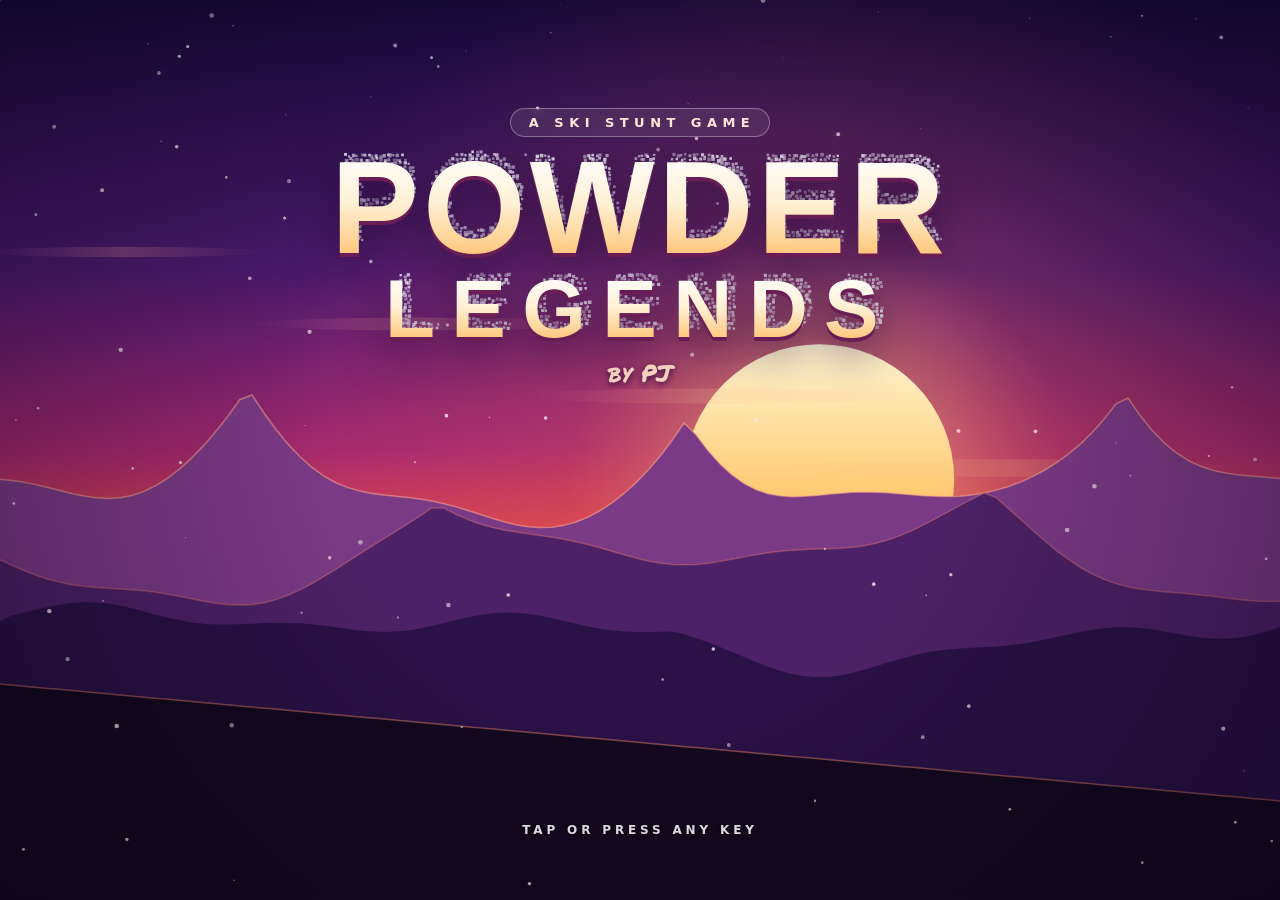
==== commit a1c62ff3: "Add Classic controls (Settings): the original Ski Stunt posture and mouse mapping Recovered from the" ====
--- a/index.html
+++ b/index.html
@@ -4,8 +4,8 @@
 /* ===== VERSION + UPDATE BOOTLOADER =====
    To ship an update: bump GAME_VERSION (and GAME_NOTES), commit index.html to the GitHub repo below.
    Players press "Update" in the menu, accept, and the new version installs and runs from then on. */
-window.GAME_VERSION='1.6.0';
-window.GAME_NOTES='New: Classic gravity (Settings). The original Ski Stunt feel, with lighter, floatier jumps and more hang time for flips.';
+window.GAME_VERSION='1.7.0';
+window.GAME_NOTES='New: Classic controls (Settings). Steer like the original Ski Stunt: the pointer\'s position sets the pose, with the original posture and no flip helpers.';
 window.UPDATE_REPO='kefirman9000/powder-legends';
 window.UPDATE_BRANCH='main';
 window.verCmp=function(a,b){a=String(a).split('.').map(Number);b=String(b).split('.').map(Number);for(var i=0;i<Math.max(a.length,b.length);i++){var d=(a[i]||0)-(b[i]||0);if(d)return d>0?1:-1}return 0};
@@ -471,6 +471,8 @@
 const RESET_PENALTY=25000; let resetsUsed=0,resetPenaltyTotal=0;
 let KK=.7,KH=.5,KA=.25;                    // joint motor strengths (original kp: knee > hip > shoulder)
 let GRAV=900/14400,AIRDRAG=.9995;   // gravity (px per step^2) and per-step air drag on the skier (Classic gravity in Settings changes these, see setClassicGravity)
+let classicCtl=false;try{classicCtl=localStorage.getItem('skiClassicCtl')==='1'}catch(e){}   // Classic controls (Settings): see classicPose()
+function setClassicControls(on){classicCtl=!!on;cq=null;try{localStorage.setItem('skiClassicCtl',classicCtl?'1':'0')}catch(e){}cvx=cvy=0}
 let IMPS=120;                      // turns an impact speed in px/step into the px/s that the crash and damage limits are tuned for. 120 at normal gravity; Classic gravity raises it so impacts are judged as hard as they would be at normal gravity
 const dbg={on:false,frozen:false,ts:1,stepN:0,imp:[0,0,0,0,0,0,0,0],impT:[0,0,0,0,0,0,0,0],lock:false,auto:false,steps:0,trail:[],hist:[],crashAt:0,slope:.3,kick:true,show:{vec:true,norm:true,trail:true,rule:true,lab:true}};   // debug mode state (see the debug module at the end of the file)
 let skiT=0,hit=false,dmg=0,braking=false,gT=0,lndT=0,cvx=0,cvy=0,pop=0,prevY=NY,snap=null,al=1,fdt=1/60,P,len,st,sm,ctl,cam={x:0,y:0},lastM=null,headHitFx=0,damagePulseAt=0,crashWasActive=false;
@@ -519,7 +521,7 @@
   resetsUsed=0;resetPenaltyTotal=0;updateResetButton();
   dmg=0;braking=false;brakeT=0;fingers.length=0;snow.length=0;
   const x0=300,g=ter(x0),ux=g.tx,uy=g.ty,nx=g.ty,ny=-g.tx;
-  sm={x:.5,y:NY};ctl={x:.5,y:NY};pop=0;prevY=NY;cvx=cvy=0;lndT=0;gT=0;const pz=pose();
+  sm={x:.5,y:NY};ctl={x:.5,y:NY};cq=null;pop=0;prevY=NY;cvx=cvy=0;lndT=0;gT=0;const pz=pose();
   // forward kinematics in the ski frame (u forward, v up; angles CCW)
   const dir=a=>[Math.cos(a),Math.sin(a)],add=(p,d,l)=>[p[0]+d[0]*l,p[1]+d[1]*l];
   const ph=Math.PI/2-SHIN,pt=ph+pz.knee,pb=pt-pz.fold,pa=pb-(Math.PI-pz.arm);
@@ -555,7 +557,7 @@
   headHitFx=0;lastM=null;lastMove=performance.now();braking=false;brakeT=0;fingers.length=0;
   if(document.pointerLockElement===cv&&document.exitPointerLock)document.exitPointerLock();
   dmg=0;snow.length=0;
-  sm={x:.5,y:NY};ctl={x:.5,y:NY};pop=0;prevY=NY;cvx=cvy=0;lndT=0;gT=0;const pz=pose();
+  sm={x:.5,y:NY};ctl={x:.5,y:NY};cq=null;pop=0;prevY=NY;cvx=cvy=0;lndT=0;gT=0;const pz=pose();
   const dir=a=>[Math.cos(a),Math.sin(a)],add=(p,d,l)=>[p[0]+d[0]*l,p[1]+d[1]*l];
   const ph=Math.PI/2-SHIN,pt=ph+pz.knee,pb=pt-pz.fold,pa=pb-(Math.PI-pz.arm);
   const ank=[-BOOT_BACK,8],kn=add(ank,dir(ph),SEG.shin),hip=add(kn,dir(pt),SEG.thigh),sh=add(hip,dir(pb),SEG.torso);
@@ -698,7 +700,35 @@
 //   knee (joint 2): y 100->0   x 60->0   limits 0..100
 //   hip  (joint 3): y -130->20 x 20->-20 limits -110..20
 //   arm  (joint 4): y 20->70 (here the arm swings forward when you crouch, as in v2)
+// ---- Classic controls: the original Ski Stunt Simulator's posture and mouse mapping ------------------------------------------
+// Checked against the original's 99 bundled replays: with these formulas the recorded hip angle is predicted to within ~2 degrees
+// from the knee and arm angles, so this is how the original turned the mouse into a pose.
+//  * The mouse POSITION on screen is the pose (top = standing, bottom = crouched, right = lean forward), not mouse movement.
+//  * Joint targets in the original's degrees (skier.keys mousemap, clamped to the jt_pd limits):
+//      knee = 100(1-y) + 60(1-x)   [0..100]     hip = -110 + 150y - 40x   [-110..20]     arm = 20 + 50y   [-90..70]
+//  * Converted to this skier's frame from the original body (skier.afig): at 0 the original's thigh already leans back 22.8deg
+//    from vertical, the torso is folded 38.3deg forward of the thigh, and the arm points straight forward from the torso.
+//    So the original skier rides deeper in the knees than ours, with arms held out in front at about shoulder height.
+const CK={thigh:112.8,fold:38.3,arm:90.5};   // original rest-figure offsets (deg), measured from skier.afig
+let CSM=.25,CKS=[.7,.5,.25],CPOP=false;  // classic: how fast the pose follows the pointer, joint strengths (knee, hip, arm), and no pop boost (the original's jumps came from the legs alone)
+let CJK=650,CJH=650,CJA=850;   // classic: fastest each joint can swing (deg/s: knee, hip, arm), from the original's replays (fast moves on the snow reach ~600 deg/s)
+                           // The original's joints had torque limits, so a sudden mouse jump takes ~0.1-0.15 s to reach, not one frame
+let cq=null;               // classic: current joint targets [knee, hip, arm] in the original's degrees, slewing toward the mouse pose
+function classicTarget(){
+  const x=Math.min(Math.max(sm.x,0),1),y=Math.min(Math.max(sm.y,0),1),cl=(v,a,b)=>Math.min(b,Math.max(a,v));
+  return[cl(100*(1-y)+60*(1-x),0,100),cl(-110+150*y-40*x,-110,20),cl(20+50*y,-90,70)];
+}
+function classicSlew(){   // once per physics step: move each joint target toward the mouse pose, no faster than CJK/CJH/CJA
+  const t=classicTarget();if(!cq){cq=t;return}
+  const R=[CJK,CJH,CJA];for(let k=0;k<3;k++){const m=R[k]/120;cq[k]+=Math.max(-m,Math.min(m,t[k]-cq[k]))}
+}
+function classicPose(){
+  if(!cq)cq=classicTarget();
+  const D=Math.PI/180,[q2,q3,q4]=cq;
+  return{knee:(CK.thigh+q2)*D-(Math.PI/2-SHIN),fold:(CK.fold-q3)*D,arm:(CK.arm+q4)*D};
+}
 function pose(){
+  if(classicCtl)return classicPose();
   const x=Math.min(Math.max(sm.x,XMIN),XMAX),y=Math.min(Math.max(sm.y,0),1),D=Math.PI/180;
   const g=x<.5?XGB:XGF,ce=CROUCH*(1-y)*(1-y),knee=Math.min(100+25*CROUCH,Math.max(0,100*(1-y)+25*ce+30+g*(30-66*x)))*D;
   const hip=Math.min(HIPMAX,Math.max(-110-15*CROUCH,-130-15*ce+150*y+g*(20-44*x)))*D;
@@ -747,29 +777,30 @@
   if(RESETPOSE>0&&!st.onAir&&!st.crash&&!st.done&&!fingers.length&&performance.now()-lastMove>RESETIDLE){   // on the snow with no input: settle back to the standard crouch so every jump starts from the same stance
     ctl.y+=(NY-ctl.y)*RESETPOSE;ctl.x+=(.5-ctl.x)*RESETPOSE;cvx*=.8;cvy*=.8}
   cvx*=DAMP;cvy*=DAMP;                                           // friction: acceleration tapers off, pose holds where it ends
-  sm.x+=(ctl.x-sm.x)*SMX;sm.y+=(ctl.y-sm.y)*SMY;
+  if(classicCtl){cvx=cvy=0;sm.x+=(ctl.x-sm.x)*CSM;sm.y+=(ctl.y-sm.y)*CSM}else{sm.x+=(ctl.x-sm.x)*SMX;sm.y+=(ctl.y-sm.y)*SMY}
   pop+=(Math.min(1,Math.max(0,((sm.y-prevY)*POPK*10-.3)/.7))-pop)*POPS;const rise=sm.y-prevY;prevY=sm.y;   // standing-up speed -> arm throw
   {  // POP: legs pushing off the snow. A pure linear launch impulse on every body part (a push through the centre of mass: no torque, no spin correction). All rotation is natural physics.
     const pe=Math.max(0,rise-RISE0);
-    if(pe>0&&gT<COY&&!st.crash&&!st.done){
+    if(pe>0&&gT<COY&&!st.crash&&!st.done&&!(classicCtl&&!CPOP)){
       const g=ter((P[0].x+P[1].x)/2);let ux=g.ty*(1-JUMPUP),uy=-g.tx*(1-JUMPUP)-JUMPUP;const ul=Math.hypot(ux,uy)||1;ux/=ul;uy/=ul;
       const dv=JUMP*pe;P.forEach(p=>{p.px-=ux*dv;p.py-=uy*dv});
     }
   }
+  if(classicCtl)classicSlew();
   const pz=pose(),sf=Math.min(1,Math.max(0,(sm.y-.12)/.38));   // sf: 0 crouched .. 1 standing. The glide and landing assists fade out as you tuck, so nothing fights a tucked spin
   hit=false;const s0=CONSERVE&&st.onAir&&!st.crash?spinL():null;
   for(let k=0;k<6;k++){
     if(st.crash&&SKISOFF)st.skisOff=true;
     C.forEach(([a,b],i)=>{if(st.skisOff&&(i===1||i===2||i>=8))return;pull(a,b,len[i],i>=8?ANK:1)});   // once the skis are off, only the ski's own tail-tip link remains   // last two links are the ankle braces
-    {const f=st.crash?DEADK:1;motor(2,3,4,-pz.knee,KK*f);motor(3,4,5,pz.fold,KH*f);motor(4,5,7,Math.PI-pz.arm,KA*f);motor(4,5,6,.15,.3*f)}  // knee, hip, shoulder, neck
+    {const f=st.crash?DEADK:1;const ck=classicCtl?CKS:null;motor(2,3,4,-pz.knee,(ck?ck[0]:KK)*f);motor(3,4,5,pz.fold,(ck?ck[1]:KH)*f);motor(4,5,7,Math.PI-pz.arm,(ck?ck[2]:KA)*f);motor(4,5,6,.15,.3*f)}  // knee, hip, shoulder, neck
     collide();collideBoxes();collideProps();
   }
   if(s0&&!hit){const s1=spinL(),dw=(s0.L-s1.L)/(s1.I||1);P.forEach(p=>{p.px+=dw*(p.y-s1.gy);p.py-=dw*(p.x-s1.gx)})}   // give back the spin the solver bled off (only while nothing is touching the body)
-  if(AIRD>0&&st.onAir&&!st.crash&&!hit&&Math.abs(st.rot)<1.2&&Math.abs(sm.x-.5)<.12&&lastMove<st.t0-250){const q=spinL(),w=q.L/(q.I||1);if(w>0&&w<AIRT){const dw=-w*AIRD*sf;P.forEach(p=>{p.px+=dw*(p.y-q.gy);p.py-=dw*(p.x-q.gx)})}}
-  if(UPRD>0&&st.onAir&&!st.crash&&!hit){const u=Math.max(0,(sm.y-UPR0)/(1-UPR0)),q=spinL(),w=q.L/(q.I||1),ex=Math.abs(w)-UPRC;if(u>0&&ex>0){const dw=-Math.sign(w)*ex*UPRD*u*u;P.forEach(p=>{p.px+=dw*(p.y-q.gy);p.py-=dw*(p.x-q.gx)})}}   // upright speed limit: standing tall in the air bleeds off only the spin above UPRC, so a stretched skier can't whirl; tucked spins (u=0) are untouched
-  if(LEANH>0&&st.onAir&&!st.crash&&!hit){const ln=sm.x-.5,mag=Math.abs(ln);if(mag>.06){const dw=Math.sign(ln)*(mag-.06)*LEANH;const q=spinL();P.forEach(p=>{p.px+=dw*(p.y-q.gy);p.py-=dw*(p.x-q.gx)})}}   // held lean: slight steady rotation bias in the air (lean forward = forward spin, back = backward)
-  if(LEANB>0&&st.onAir&&!st.crash&&!hit&&Math.abs(cvx)>1e-5){const q=spinL(),dw=cvx*LEANB;P.forEach(p=>{p.px+=dw*(p.y-q.gy);p.py-=dw*(p.x-q.gx)})}
-  if(LASS>0&&st.onAir&&!st.crash&&!hit&&P[2].y>P[2].py){const g=ter((P[0].x+P[1].x)/2);const gap=g.y-Math.max(P[0].y,P[1].y);if(gap<220){const fade=Math.max(0,1-gap/220),fa=fade*fade*(3-2*fade);const a=Math.atan2(P[5].y-P[2].y,P[5].x-P[2].x),e=wrap(Math.atan2(-g.tx,g.ty)-a);
+  if(!classicCtl&&AIRD>0&&st.onAir&&!st.crash&&!hit&&Math.abs(st.rot)<1.2&&Math.abs(sm.x-.5)<.12&&lastMove<st.t0-250){const q=spinL(),w=q.L/(q.I||1);if(w>0&&w<AIRT){const dw=-w*AIRD*sf;P.forEach(p=>{p.px+=dw*(p.y-q.gy);p.py-=dw*(p.x-q.gx)})}}
+  if(!classicCtl&&UPRD>0&&st.onAir&&!st.crash&&!hit){const u=Math.max(0,(sm.y-UPR0)/(1-UPR0)),q=spinL(),w=q.L/(q.I||1),ex=Math.abs(w)-UPRC;if(u>0&&ex>0){const dw=-Math.sign(w)*ex*UPRD*u*u;P.forEach(p=>{p.px+=dw*(p.y-q.gy);p.py-=dw*(p.x-q.gx)})}}   // upright speed limit: standing tall in the air bleeds off only the spin above UPRC, so a stretched skier can't whirl; tucked spins (u=0) are untouched
+  if(!classicCtl&&LEANH>0&&st.onAir&&!st.crash&&!hit){const ln=sm.x-.5,mag=Math.abs(ln);if(mag>.06){const dw=Math.sign(ln)*(mag-.06)*LEANH;const q=spinL();P.forEach(p=>{p.px+=dw*(p.y-q.gy);p.py-=dw*(p.x-q.gx)})}}   // held lean: slight steady rotation bias in the air (lean forward = forward spin, back = backward)
+  if(!classicCtl&&LEANB>0&&st.onAir&&!st.crash&&!hit&&Math.abs(cvx)>1e-5){const q=spinL(),dw=cvx*LEANB;P.forEach(p=>{p.px+=dw*(p.y-q.gy);p.py-=dw*(p.x-q.gx)})}
+  if(!classicCtl&&LASS>0&&st.onAir&&!st.crash&&!hit&&P[2].y>P[2].py){const g=ter((P[0].x+P[1].x)/2);const gap=g.y-Math.max(P[0].y,P[1].y);if(gap<220){const fade=Math.max(0,1-gap/220),fa=fade*fade*(3-2*fade);const a=Math.atan2(P[5].y-P[2].y,P[5].x-P[2].x),e=wrap(Math.atan2(-g.tx,g.ty)-a);
     if(Math.abs(e)<1.4){const q=spinL(),dw=(e*LASS-q.L/(q.I||1)*.04)*sf*fa;P.forEach(p=>{p.px+=dw*(p.y-q.gy);p.py-=dw*(p.x-q.gx)})}}}
   if(!st.skisOff){   // ankle damper: equal & opposite angular impulses on the shin {ankle,knee} and the ski {tail,tip}
     const sub=(a,b)=>{const A=P[a],B=P[b],ma=M[a],mb=M[b],g={x:(ma*A.x+mb*B.x)/(ma+mb),y:(ma*A.y+mb*B.y)/(ma+mb)},
@@ -1218,6 +1249,9 @@
 // ctl.y / ctl.x are a pose that the mouse pushes around and that clamps at its limits.
 const SENS_Y=.6,SENS_X=.5; // tweak: pose travel per screen size, flip strength per px
 let lastMove=0;
+// Classic controls (as in the original game): where the pointer is on the game screen IS the pose. Top = stand, bottom = crouch, right = lean forward.
+function aimAt(cx_,cy_){const r=cv.getBoundingClientRect();lastMove=performance.now();
+  ctl.x=Math.min(1,Math.max(0,(cx_-r.left)/r.width));ctl.y=Math.min(1,Math.max(0,1-(cy_-r.top)/r.height))}
 function move(dx,dy){if(dx||dy)lastMove=performance.now();
   const r=cv.getBoundingClientRect();
   // A head impact briefly makes the controls feel sluggish for the full 2-second dizzy period.
@@ -1231,6 +1265,7 @@
 const TOUCH_BOOST=1.2,TOUCH_ACCEL=.25,TOUCH_ACCEL_MAX=.5;   // touch only: base gain, extra gain per px/ms of finger speed, and cap on that extra
 const fingers=[];   // active touch/pen pointers, in the order they went down: fingers[0] moves, any extra finger brakes
 cv.addEventListener('pointermove',e=>{
+  if(classicCtl&&(e.pointerType==='mouse'||fingers[0]&&fingers[0].id===e.pointerId)){aimAt(e.clientX,e.clientY);const f=fingers[0];if(f){f.x=e.clientX;f.y=e.clientY}return}   // Classic controls: the pointer's position is the pose
   if(e.pointerType==='mouse'){if(document.pointerLockElement===cv)move(e.movementX,e.movementY);else{if(lastM)move(e.clientX-lastM.x,e.clientY-lastM.y);lastM={x:e.clientX,y:e.clientY}}return}
   const f=fingers.find(q=>q.id===e.pointerId);if(!f)return;
   if(f===fingers[0]){
@@ -1252,6 +1287,7 @@
     if(document.pointerLockElement===cv&&document.exitPointerLock)document.exitPointerLock();return}
   if(st.crash||st.done){reset();return}                    // tap after a wipeout / finish: restart
   fingers.push({id:e.pointerId,x:e.clientX,y:e.clientY,t:e.timeStamp});
+  if(classicCtl&&fingers.length===1)aimAt(e.clientX,e.clientY);
   braking=fingers.length>1;                                // second finger down = brake
   try{cv.setPointerCapture(e.pointerId)}catch(_){}
 });
@@ -2481,7 +2517,7 @@
 // Tunable constants can be edited live; leaving debug mode puts every value back to its default.
 (function(){
 const $=id=>document.getElementById(id);
-const ACC={GRAV:[()=>GRAV,v=>{GRAV=v}],AIRDRAG:[()=>AIRDRAG,v=>{AIRDRAG=v}],LAND:[()=>LAND,v=>{LAND=v}],LANDT:[()=>LANDT,v=>{LANDT=v}],SKIT:[()=>SKIT,v=>{SKIT=v}],SKIAD:[()=>SKIAD,v=>{SKIAD=v}],SKIRB:[()=>SKIRB,v=>{SKIRB=v}],SKIRK:[()=>SKIRK,v=>{SKIRK=v}],ANK:[()=>ANK,v=>{ANK=v}],ANKD:[()=>ANKD,v=>{ANKD=v}],JD:[()=>JD,v=>{JD=v}],KK:[()=>KK,v=>{KK=v}],KH:[()=>KH,v=>{KH=v}],KA:[()=>KA,v=>{KA=v}],SHIN:[()=>SHIN,v=>{SHIN=v}],HIPMAX:[()=>HIPMAX,v=>{HIPMAX=v}],CONSERVE:[()=>CONSERVE,v=>{CONSERVE=v}],UPRC:[()=>UPRC,v=>{UPRC=v}],UPRD:[()=>UPRD,v=>{UPRD=v}],UPR0:[()=>UPR0,v=>{UPR0=v}],JUMP:[()=>JUMP,v=>{JUMP=v}],RISE0:[()=>RISE0,v=>{RISE0=v}],JUMPUP:[()=>JUMPUP,v=>{JUMPUP=v}],COY:[()=>COY,v=>{COY=v}],BODYOFF:[()=>BODYOFF,v=>{BODYOFF=v}],SKIHARD:[()=>SKIHARD,v=>{SKIHARD=v}],DMGMIN:[()=>DMGMIN,v=>{DMGMIN=v}],DMGK:[()=>DMGK,v=>{DMGK=v}],DMGMAX:[()=>DMGMAX,v=>{DMGMAX=v}],BRAKE0:[()=>BRAKE0,v=>{BRAKE0=v}],BRAKE1:[()=>BRAKE1,v=>{BRAKE1=v}],SMX:[()=>SMX,v=>{SMX=v}],SMY:[()=>SMY,v=>{SMY=v}],DAMP:[()=>DAMP,v=>{DAMP=v}],GAIN:[()=>GAIN,v=>{GAIN=v}],CROUCH:[()=>CROUCH,v=>{CROUCH=v}]};   // direct getters/setters for the tunables (no eval, so it works under any CSP / in-app browser)
+const ACC={CJK:[()=>CJK,v=>{CJK=v}],CJH:[()=>CJH,v=>{CJH=v}],CJA:[()=>CJA,v=>{CJA=v}],GRAV:[()=>GRAV,v=>{GRAV=v}],AIRDRAG:[()=>AIRDRAG,v=>{AIRDRAG=v}],LAND:[()=>LAND,v=>{LAND=v}],LANDT:[()=>LANDT,v=>{LANDT=v}],SKIT:[()=>SKIT,v=>{SKIT=v}],SKIAD:[()=>SKIAD,v=>{SKIAD=v}],SKIRB:[()=>SKIRB,v=>{SKIRB=v}],SKIRK:[()=>SKIRK,v=>{SKIRK=v}],ANK:[()=>ANK,v=>{ANK=v}],ANKD:[()=>ANKD,v=>{ANKD=v}],JD:[()=>JD,v=>{JD=v}],KK:[()=>KK,v=>{KK=v}],KH:[()=>KH,v=>{KH=v}],KA:[()=>KA,v=>{KA=v}],SHIN:[()=>SHIN,v=>{SHIN=v}],HIPMAX:[()=>HIPMAX,v=>{HIPMAX=v}],CONSERVE:[()=>CONSERVE,v=>{CONSERVE=v}],UPRC:[()=>UPRC,v=>{UPRC=v}],UPRD:[()=>UPRD,v=>{UPRD=v}],UPR0:[()=>UPR0,v=>{UPR0=v}],JUMP:[()=>JUMP,v=>{JUMP=v}],RISE0:[()=>RISE0,v=>{RISE0=v}],JUMPUP:[()=>JUMPUP,v=>{JUMPUP=v}],COY:[()=>COY,v=>{COY=v}],BODYOFF:[()=>BODYOFF,v=>{BODYOFF=v}],SKIHARD:[()=>SKIHARD,v=>{SKIHARD=v}],DMGMIN:[()=>DMGMIN,v=>{DMGMIN=v}],DMGK:[()=>DMGK,v=>{DMGK=v}],DMGMAX:[()=>DMGMAX,v=>{DMGMAX=v}],BRAKE0:[()=>BRAKE0,v=>{BRAKE0=v}],BRAKE1:[()=>BRAKE1,v=>{BRAKE1=v}],SMX:[()=>SMX,v=>{SMX=v}],SMY:[()=>SMY,v=>{SMY=v}],DAMP:[()=>DAMP,v=>{DAMP=v}],GAIN:[()=>GAIN,v=>{GAIN=v}],CROUCH:[()=>CROUCH,v=>{CROUCH=v}]};   // direct getters/setters for the tunables (no eval, so it works under any CSP / in-app browser)
 const GE=n=>ACC[n][0](),SE=(n,v)=>{ACC[n][1](+v)};
 const NAMES=['tail','tip','ankle','knee','hip','shoulder','head','hand'];
 const TUN=[['World','GRAV',0,.2,.0005],['World','AIRDRAG',.99,1,.0001],
@@ -2492,6 +2528,7 @@
  ['Pop','JUMP',0,5,.05],['Pop','RISE0',0,.02,.0005],['Pop','JUMPUP',0,1,.05],['Pop','COY',0,.5,.01],
  ['Damage','BODYOFF',0,6000,50],['Damage','SKIHARD',0,10000,50],['Damage','DMGMIN',0,3000,25],['Damage','DMGK',0,.2,.001],['Damage','DMGMAX',1,400,1],
  ['Brake','BRAKE0',0,.05,.0005],['Brake','BRAKE1',0,.1,.0005],
+ ['Classic controls','CJK',100,3000,25],['Classic controls','CJH',100,3000,25],['Classic controls','CJA',100,3000,25],
  ['Pose','SMX',0,1,.01],['Pose','SMY',0,1,.01],['Pose','DAMP',.5,1,.005],['Pose','GAIN',0,3,.05],['Pose','CROUCH',0,3,.05]];
 const DEF={};TUN.forEach(t=>{try{DEF[t[1]]=GE(t[1])}catch(e){console.warn('debug tunable missing:',t[1])}});
 const TL=TUN.filter(t=>t[1] in DEF);
@@ -2505,7 +2542,7 @@
 function applyLevel(){LVc=mkLevel();T=LVc.T;FINISH=LVc.fin}
 function start(){tId++;fxStop();popsE.replaceChildren();dbg.on=true;dbg.frozen=false;dbg.ts=1;dbg.stepN=0;dbg.trail.length=0;dbg.hist.length=0;applyLevel();closeMenu();reset();sync()}
 window.exitDebug=()=>exit();
-function exit(){if(!dbg.on)return;dbg.on=false;dbg.frozen=false;dbg.ts=1;TL.forEach(t=>SE(t[1],DEF[t[1]]));panel.style.display='none'}
+function exit(){if(!dbg.on)return;dbg.on=false;dbg.frozen=false;dbg.ts=1;TL.forEach(t=>SE(t[1],DEF[t[1]]));setClassicGravity(classicGrav);panel.style.display='none'}   // re-apply the gravity mode chosen in Settings
 const _go=go;go=function(){exit();return _go.apply(this,arguments)};
 const _om=openMenu;openMenu=function(f){if(dbg.on&&f===true){reset();return}return _om.apply(this,arguments)};   // a run can never "finish" or save a score in debug mode
 
@@ -2848,6 +2885,7 @@
  <div class="set-row"><div>Game version<small id="set-ver"></small></div><button type="button" id="set-upd">Check for updates</button></div>
  <div class="set-row"><div>Graphics<small id="set-gfx-note"></small></div><select id="set-gfx"><option value="auto">Auto</option><option value="high">High</option><option value="medium">Medium</option><option value="low">Low</option></select></div>
  <div class="set-row"><div>Classic gravity<small>The original Ski Stunt feel: floatier jumps with more hang time for flips</small></div><input type="checkbox" id="set-grav"></div>
+ <div class="set-row"><div>Classic controls<small>The original's mouse control: where the pointer is on screen sets the pose (top = stand, bottom = crouch, right = lean forward). No flip or landing helpers</small></div><input type="checkbox" id="set-ctl"></div>
  <div class="set-row"><div>Show FPS<small>A small frame-rate counter in the corner, handy if the game feels choppy</small></div><input type="checkbox" id="set-fps"></div>
  <div class="set-row"><div>Best-run ghost<small>Race a see-through copy of your best run on each level</small></div><input type="checkbox" id="set-ghost"></div>
  <div class="set-row" id="set-hap-row"><div>Vibration<small>Short buzzes on landings, flips and crashes (Android phones)</small></div><input type="checkbox" id="set-hap"></div>
@@ -2856,7 +2894,7 @@
 function open(){
   $('set-ver').textContent='v'+GAME_VERSION+(window.__SKI_FROM_UPDATE?' (installed update)':'');
   const ok=typeof HAPTIC_OK!=='undefined'&&HAPTIC_OK;$('set-hap-row').style.display=ok?'':'none';if(ok)$('set-hap').checked=hapOn;
-  $('set-gfx').value=qMode;gfxNote();$('set-fps').checked=fpsOn;$('set-grav').checked=classicGrav;$('set-ghost').checked=ghostOn();
+  $('set-gfx').value=qMode;gfxNote();$('set-fps').checked=fpsOn;$('set-grav').checked=classicGrav;$('set-ctl').checked=classicCtl;$('set-ghost').checked=ghostOn();
   $('set-reset').textContent='Reset';m.style.display='flex'}
 function gfxNote(){$('set-gfx-note').textContent=qMode==='auto'?'Adjusts itself if your device struggles (now: '+qCur().name+')':'Fixed at '+qCur().name}
 const close=()=>{m.style.display='none'};
@@ -2866,6 +2904,7 @@
 $('set-gfx').addEventListener('change',e=>{setQualityMode(e.target.value);gfxNote()});
 $('set-ghost').addEventListener('change',e=>setGhost(e.target.checked));
 $('set-fps').addEventListener('change',e=>setFps(e.target.checked));
+$('set-ctl').addEventListener('change',e=>setClassicControls(e.target.checked));
 $('set-grav').addEventListener('change',e=>{setClassicGravity(e.target.checked);if(window.ghostLoad&&typeof LVc!=='undefined'&&LVc)try{ghostLoad()}catch(_){}});
 $('set-hap').addEventListener('change',e=>{setHaptics(e.target.checked);const b=$('v-hap');if(b)b.checked=e.target.checked});
 $('set-reset').addEventListener('click',e=>{const b=e.target;if(b.textContent==='Reset'){b.textContent='Tap again to confirm';return}   // two taps, so it can't happen by accident
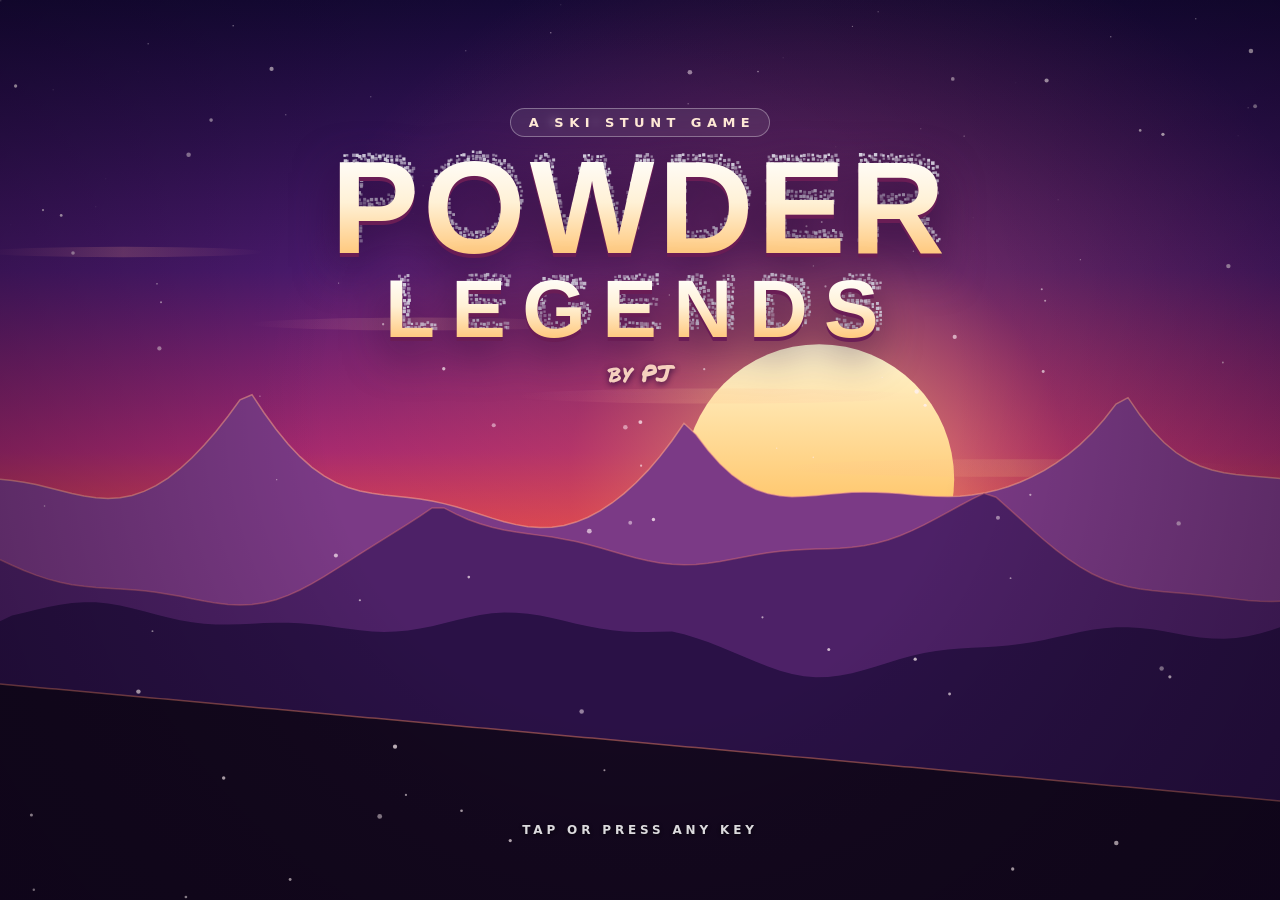
==== commit 8ef2ef07: "Livelier Classic controls: pointer box in mid-screen, faster joints Classic controls felt muted next" ====
--- a/index.html
+++ b/index.html
@@ -4,8 +4,8 @@
 /* ===== VERSION + UPDATE BOOTLOADER =====
    To ship an update: bump GAME_VERSION (and GAME_NOTES), commit index.html to the GitHub repo below.
    Players press "Update" in the menu, accept, and the new version installs and runs from then on. */
-window.GAME_VERSION='1.7.0';
-window.GAME_NOTES='New: Classic controls (Settings). Steer like the original Ski Stunt: the pointer\'s position sets the pose, with the original posture and no flip helpers.';
+window.GAME_VERSION='1.7.1';
+window.GAME_NOTES='Classic controls are livelier: the pose now spans the middle of the screen, so it takes less mouse movement, and jumps pop higher.';
 window.UPDATE_REPO='kefirman9000/powder-legends';
 window.UPDATE_BRANCH='main';
 window.verCmp=function(a,b){a=String(a).split('.').map(Number);b=String(b).split('.').map(Number);for(var i=0;i<Math.max(a.length,b.length);i++){var d=(a[i]||0)-(b[i]||0);if(d)return d>0?1:-1}return 0};
@@ -711,7 +711,7 @@
 //    So the original skier rides deeper in the knees than ours, with arms held out in front at about shoulder height.
 const CK={thigh:112.8,fold:38.3,arm:90.5};   // original rest-figure offsets (deg), measured from skier.afig
 let CSM=.25,CKS=[.7,.5,.25],CPOP=false;  // classic: how fast the pose follows the pointer, joint strengths (knee, hip, arm), and no pop boost (the original's jumps came from the legs alone)
-let CJK=650,CJH=650,CJA=850;   // classic: fastest each joint can swing (deg/s: knee, hip, arm), from the original's replays (fast moves on the snow reach ~600 deg/s)
+let CJK=800,CJH=800,CJA=1000,CPW=.35,CPH=.6;   // classic: fastest each joint can swing (deg/s: knee, hip, arm). The original's replays show at least ~600-900 deg/s (players' hands were the limit); 800 gives the same hop as normal controls. CPW/CPH: size of the pointer box (see aimAt)
                            // The original's joints had torque limits, so a sudden mouse jump takes ~0.1-0.15 s to reach, not one frame
 let cq=null;               // classic: current joint targets [knee, hip, arm] in the original's degrees, slewing toward the mouse pose
 function classicTarget(){
@@ -1250,8 +1250,10 @@
 const SENS_Y=.6,SENS_X=.5; // tweak: pose travel per screen size, flip strength per px
 let lastMove=0;
 // Classic controls (as in the original game): where the pointer is on the game screen IS the pose. Top = stand, bottom = crouch, right = lean forward.
-function aimAt(cx_,cy_){const r=cv.getBoundingClientRect();lastMove=performance.now();
-  ctl.x=Math.min(1,Math.max(0,(cx_-r.left)/r.width));ctl.y=Math.min(1,Math.max(0,1-(cy_-r.top)/r.height))}
+// The pose spans a box in the middle of the screen (CPW x CPH of its width/height), not the whole screen: the original ran in a small
+// window, and a full-screen browser would otherwise need huge arm movements. Outside the box the pose just stays at its limit.
+function aimAt(cx_,cy_){const r=cv.getBoundingClientRect(),w=r.width*CPW,h=r.height*CPH;lastMove=performance.now();
+  ctl.x=Math.min(1,Math.max(0,(cx_-(r.left+(r.width-w)/2))/w));ctl.y=Math.min(1,Math.max(0,1-(cy_-(r.top+(r.height-h)/2))/h))}
 function move(dx,dy){if(dx||dy)lastMove=performance.now();
   const r=cv.getBoundingClientRect();
   // A head impact briefly makes the controls feel sluggish for the full 2-second dizzy period.
@@ -2517,7 +2519,7 @@
 // Tunable constants can be edited live; leaving debug mode puts every value back to its default.
 (function(){
 const $=id=>document.getElementById(id);
-const ACC={CJK:[()=>CJK,v=>{CJK=v}],CJH:[()=>CJH,v=>{CJH=v}],CJA:[()=>CJA,v=>{CJA=v}],GRAV:[()=>GRAV,v=>{GRAV=v}],AIRDRAG:[()=>AIRDRAG,v=>{AIRDRAG=v}],LAND:[()=>LAND,v=>{LAND=v}],LANDT:[()=>LANDT,v=>{LANDT=v}],SKIT:[()=>SKIT,v=>{SKIT=v}],SKIAD:[()=>SKIAD,v=>{SKIAD=v}],SKIRB:[()=>SKIRB,v=>{SKIRB=v}],SKIRK:[()=>SKIRK,v=>{SKIRK=v}],ANK:[()=>ANK,v=>{ANK=v}],ANKD:[()=>ANKD,v=>{ANKD=v}],JD:[()=>JD,v=>{JD=v}],KK:[()=>KK,v=>{KK=v}],KH:[()=>KH,v=>{KH=v}],KA:[()=>KA,v=>{KA=v}],SHIN:[()=>SHIN,v=>{SHIN=v}],HIPMAX:[()=>HIPMAX,v=>{HIPMAX=v}],CONSERVE:[()=>CONSERVE,v=>{CONSERVE=v}],UPRC:[()=>UPRC,v=>{UPRC=v}],UPRD:[()=>UPRD,v=>{UPRD=v}],UPR0:[()=>UPR0,v=>{UPR0=v}],JUMP:[()=>JUMP,v=>{JUMP=v}],RISE0:[()=>RISE0,v=>{RISE0=v}],JUMPUP:[()=>JUMPUP,v=>{JUMPUP=v}],COY:[()=>COY,v=>{COY=v}],BODYOFF:[()=>BODYOFF,v=>{BODYOFF=v}],SKIHARD:[()=>SKIHARD,v=>{SKIHARD=v}],DMGMIN:[()=>DMGMIN,v=>{DMGMIN=v}],DMGK:[()=>DMGK,v=>{DMGK=v}],DMGMAX:[()=>DMGMAX,v=>{DMGMAX=v}],BRAKE0:[()=>BRAKE0,v=>{BRAKE0=v}],BRAKE1:[()=>BRAKE1,v=>{BRAKE1=v}],SMX:[()=>SMX,v=>{SMX=v}],SMY:[()=>SMY,v=>{SMY=v}],DAMP:[()=>DAMP,v=>{DAMP=v}],GAIN:[()=>GAIN,v=>{GAIN=v}],CROUCH:[()=>CROUCH,v=>{CROUCH=v}]};   // direct getters/setters for the tunables (no eval, so it works under any CSP / in-app browser)
+const ACC={CJK:[()=>CJK,v=>{CJK=v}],CJH:[()=>CJH,v=>{CJH=v}],CJA:[()=>CJA,v=>{CJA=v}],CPW:[()=>CPW,v=>{CPW=v}],CPH:[()=>CPH,v=>{CPH=v}],GRAV:[()=>GRAV,v=>{GRAV=v}],AIRDRAG:[()=>AIRDRAG,v=>{AIRDRAG=v}],LAND:[()=>LAND,v=>{LAND=v}],LANDT:[()=>LANDT,v=>{LANDT=v}],SKIT:[()=>SKIT,v=>{SKIT=v}],SKIAD:[()=>SKIAD,v=>{SKIAD=v}],SKIRB:[()=>SKIRB,v=>{SKIRB=v}],SKIRK:[()=>SKIRK,v=>{SKIRK=v}],ANK:[()=>ANK,v=>{ANK=v}],ANKD:[()=>ANKD,v=>{ANKD=v}],JD:[()=>JD,v=>{JD=v}],KK:[()=>KK,v=>{KK=v}],KH:[()=>KH,v=>{KH=v}],KA:[()=>KA,v=>{KA=v}],SHIN:[()=>SHIN,v=>{SHIN=v}],HIPMAX:[()=>HIPMAX,v=>{HIPMAX=v}],CONSERVE:[()=>CONSERVE,v=>{CONSERVE=v}],UPRC:[()=>UPRC,v=>{UPRC=v}],UPRD:[()=>UPRD,v=>{UPRD=v}],UPR0:[()=>UPR0,v=>{UPR0=v}],JUMP:[()=>JUMP,v=>{JUMP=v}],RISE0:[()=>RISE0,v=>{RISE0=v}],JUMPUP:[()=>JUMPUP,v=>{JUMPUP=v}],COY:[()=>COY,v=>{COY=v}],BODYOFF:[()=>BODYOFF,v=>{BODYOFF=v}],SKIHARD:[()=>SKIHARD,v=>{SKIHARD=v}],DMGMIN:[()=>DMGMIN,v=>{DMGMIN=v}],DMGK:[()=>DMGK,v=>{DMGK=v}],DMGMAX:[()=>DMGMAX,v=>{DMGMAX=v}],BRAKE0:[()=>BRAKE0,v=>{BRAKE0=v}],BRAKE1:[()=>BRAKE1,v=>{BRAKE1=v}],SMX:[()=>SMX,v=>{SMX=v}],SMY:[()=>SMY,v=>{SMY=v}],DAMP:[()=>DAMP,v=>{DAMP=v}],GAIN:[()=>GAIN,v=>{GAIN=v}],CROUCH:[()=>CROUCH,v=>{CROUCH=v}]};   // direct getters/setters for the tunables (no eval, so it works under any CSP / in-app browser)
 const GE=n=>ACC[n][0](),SE=(n,v)=>{ACC[n][1](+v)};
 const NAMES=['tail','tip','ankle','knee','hip','shoulder','head','hand'];
 const TUN=[['World','GRAV',0,.2,.0005],['World','AIRDRAG',.99,1,.0001],
@@ -2528,7 +2530,7 @@
  ['Pop','JUMP',0,5,.05],['Pop','RISE0',0,.02,.0005],['Pop','JUMPUP',0,1,.05],['Pop','COY',0,.5,.01],
  ['Damage','BODYOFF',0,6000,50],['Damage','SKIHARD',0,10000,50],['Damage','DMGMIN',0,3000,25],['Damage','DMGK',0,.2,.001],['Damage','DMGMAX',1,400,1],
  ['Brake','BRAKE0',0,.05,.0005],['Brake','BRAKE1',0,.1,.0005],
- ['Classic controls','CJK',100,3000,25],['Classic controls','CJH',100,3000,25],['Classic controls','CJA',100,3000,25],
+ ['Classic controls','CJK',100,3000,25],['Classic controls','CJH',100,3000,25],['Classic controls','CJA',100,3000,25],['Classic controls','CPW',.1,1,.01],['Classic controls','CPH',.1,1,.01],
  ['Pose','SMX',0,1,.01],['Pose','SMY',0,1,.01],['Pose','DAMP',.5,1,.005],['Pose','GAIN',0,3,.05],['Pose','CROUCH',0,3,.05]];
 const DEF={};TUN.forEach(t=>{try{DEF[t[1]]=GE(t[1])}catch(e){console.warn('debug tunable missing:',t[1])}});
 const TL=TUN.filter(t=>t[1] in DEF);
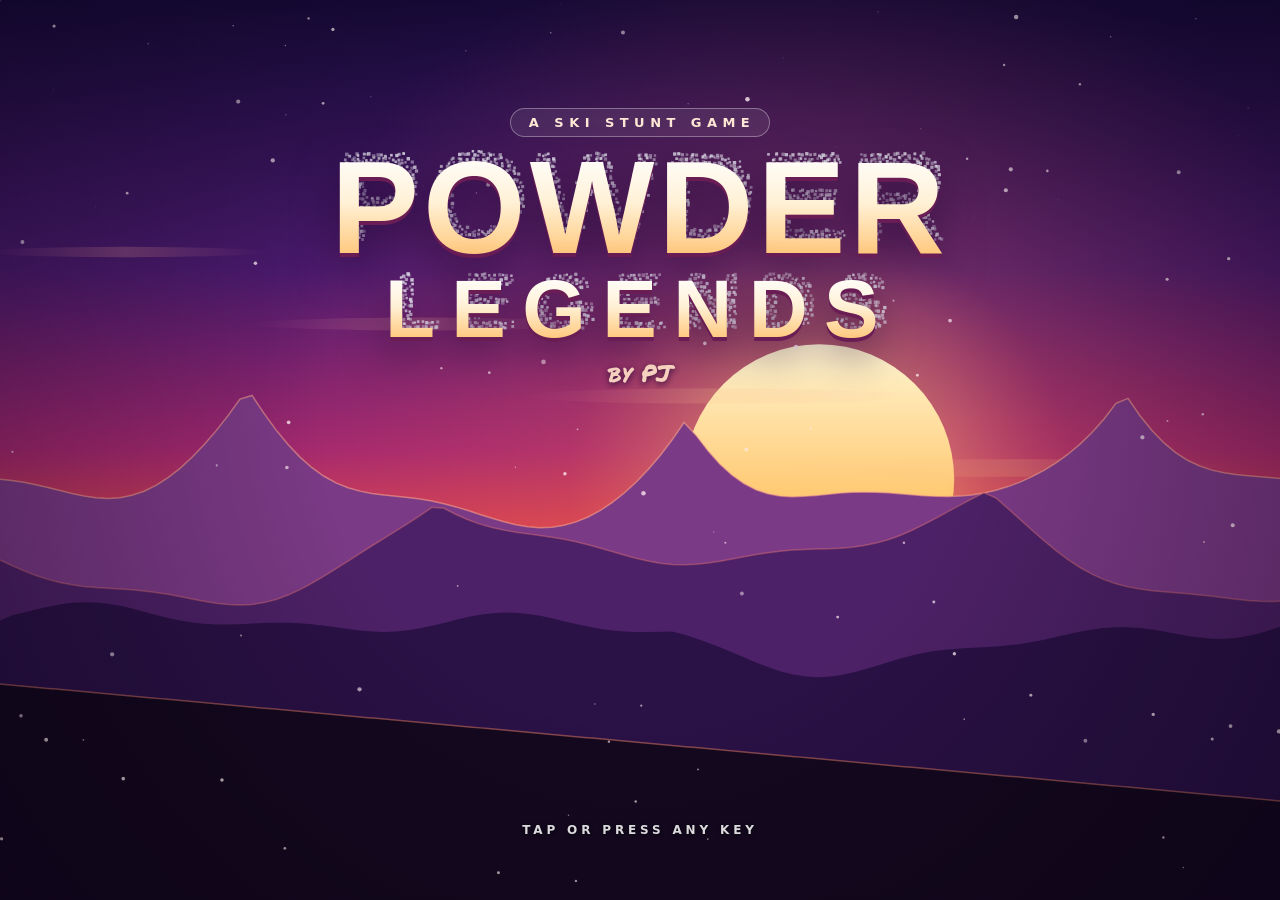
==== commit 02dc5ee8: "Fix Classic controls hop at the start of every level Each restart built the skier in the default cro" ====
--- a/index.html
+++ b/index.html
@@ -4,8 +4,8 @@
 /* ===== VERSION + UPDATE BOOTLOADER =====
    To ship an update: bump GAME_VERSION (and GAME_NOTES), commit index.html to the GitHub repo below.
    Players press "Update" in the menu, accept, and the new version installs and runs from then on. */
-window.GAME_VERSION='1.7.1';
-window.GAME_NOTES='Classic controls are livelier: the pose now spans the middle of the screen, so it takes less mouse movement, and jumps pop higher.';
+window.GAME_VERSION='1.7.2';
+window.GAME_NOTES='Fixed: with Classic controls the skier no longer hops at the start of every level.';
 window.UPDATE_REPO='kefirman9000/powder-legends';
 window.UPDATE_BRANCH='main';
 window.verCmp=function(a,b){a=String(a).split('.').map(Number);b=String(b).split('.').map(Number);for(var i=0;i<Math.max(a.length,b.length);i++){var d=(a[i]||0)-(b[i]||0);if(d)return d>0?1:-1}return 0};
@@ -521,7 +521,7 @@
   resetsUsed=0;resetPenaltyTotal=0;updateResetButton();
   dmg=0;braking=false;brakeT=0;fingers.length=0;snow.length=0;
   const x0=300,g=ter(x0),ux=g.tx,uy=g.ty,nx=g.ty,ny=-g.tx;
-  sm={x:.5,y:NY};ctl={x:.5,y:NY};cq=null;pop=0;prevY=NY;cvx=cvy=0;lndT=0;gT=0;const pz=pose();
+  sm={x:.5,y:NY};ctl={x:.5,y:NY};cq=null;pop=0;prevY=NY;cvx=cvy=0;lndT=0;gT=0;if(classicCtl)classicStartPose();const pz=pose();
   // forward kinematics in the ski frame (u forward, v up; angles CCW)
   const dir=a=>[Math.cos(a),Math.sin(a)],add=(p,d,l)=>[p[0]+d[0]*l,p[1]+d[1]*l];
   const ph=Math.PI/2-SHIN,pt=ph+pz.knee,pb=pt-pz.fold,pa=pb-(Math.PI-pz.arm);
@@ -557,7 +557,7 @@
   headHitFx=0;lastM=null;lastMove=performance.now();braking=false;brakeT=0;fingers.length=0;
   if(document.pointerLockElement===cv&&document.exitPointerLock)document.exitPointerLock();
   dmg=0;snow.length=0;
-  sm={x:.5,y:NY};ctl={x:.5,y:NY};cq=null;pop=0;prevY=NY;cvx=cvy=0;lndT=0;gT=0;const pz=pose();
+  sm={x:.5,y:NY};ctl={x:.5,y:NY};cq=null;pop=0;prevY=NY;cvx=cvy=0;lndT=0;gT=0;if(classicCtl)classicStartPose();const pz=pose();
   const dir=a=>[Math.cos(a),Math.sin(a)],add=(p,d,l)=>[p[0]+d[0]*l,p[1]+d[1]*l];
   const ph=Math.PI/2-SHIN,pt=ph+pz.knee,pb=pt-pz.fold,pa=pb-(Math.PI-pz.arm);
   const ank=[-BOOT_BACK,8],kn=add(ank,dir(ph),SEG.shin),hip=add(kn,dir(pt),SEG.thigh),sh=add(hip,dir(pb),SEG.torso);
@@ -718,9 +718,15 @@
   const x=Math.min(Math.max(sm.x,0),1),y=Math.min(Math.max(sm.y,0),1),cl=(v,a,b)=>Math.min(b,Math.max(a,v));
   return[cl(100*(1-y)+60*(1-x),0,100),cl(-110+150*y-40*x,-110,20),cl(20+50*y,-90,70)];
 }
+let cRamp=1;   // classic: joint speed multiplier that eases from .15 to 1 over the first half second of a run
+// Start a run already in the pose the pointer asks for. Otherwise the skier is built in the default crouch and the first nudge of the
+// mouse straightens the legs all at once, which launched the skier at the start of every level.
+function classicStartPose(){
+  if(typeof lastAim!=='undefined'&&lastAim)aimAt(lastAim.x,lastAim.y);
+  sm.x=ctl.x;sm.y=ctl.y;prevY=sm.y;cq=null;cRamp=.15}
 function classicSlew(){   // once per physics step: move each joint target toward the mouse pose, no faster than CJK/CJH/CJA
   const t=classicTarget();if(!cq){cq=t;return}
-  const R=[CJK,CJH,CJA];for(let k=0;k<3;k++){const m=R[k]/120;cq[k]+=Math.max(-m,Math.min(m,t[k]-cq[k]))}
+  cRamp=Math.min(1,cRamp+.0142);const R=[CJK,CJH,CJA];for(let k=0;k<3;k++){const m=R[k]/120*cRamp;cq[k]+=Math.max(-m,Math.min(m,t[k]-cq[k]))}
 }
 function classicPose(){
   if(!cq)cq=classicTarget();
@@ -1252,7 +1258,8 @@
 // Classic controls (as in the original game): where the pointer is on the game screen IS the pose. Top = stand, bottom = crouch, right = lean forward.
 // The pose spans a box in the middle of the screen (CPW x CPH of its width/height), not the whole screen: the original ran in a small
 // window, and a full-screen browser would otherwise need huge arm movements. Outside the box the pose just stays at its limit.
-function aimAt(cx_,cy_){const r=cv.getBoundingClientRect(),w=r.width*CPW,h=r.height*CPH;lastMove=performance.now();
+let lastAim=null;   // last pointer position seen (Classic controls), so a restart can begin in that pose
+function aimAt(cx_,cy_){const r=cv.getBoundingClientRect(),w=r.width*CPW,h=r.height*CPH;lastMove=performance.now();lastAim={x:cx_,y:cy_};
   ctl.x=Math.min(1,Math.max(0,(cx_-(r.left+(r.width-w)/2))/w));ctl.y=Math.min(1,Math.max(0,1-(cy_-(r.top+(r.height-h)/2))/h))}
 function move(dx,dy){if(dx||dy)lastMove=performance.now();
   const r=cv.getBoundingClientRect();
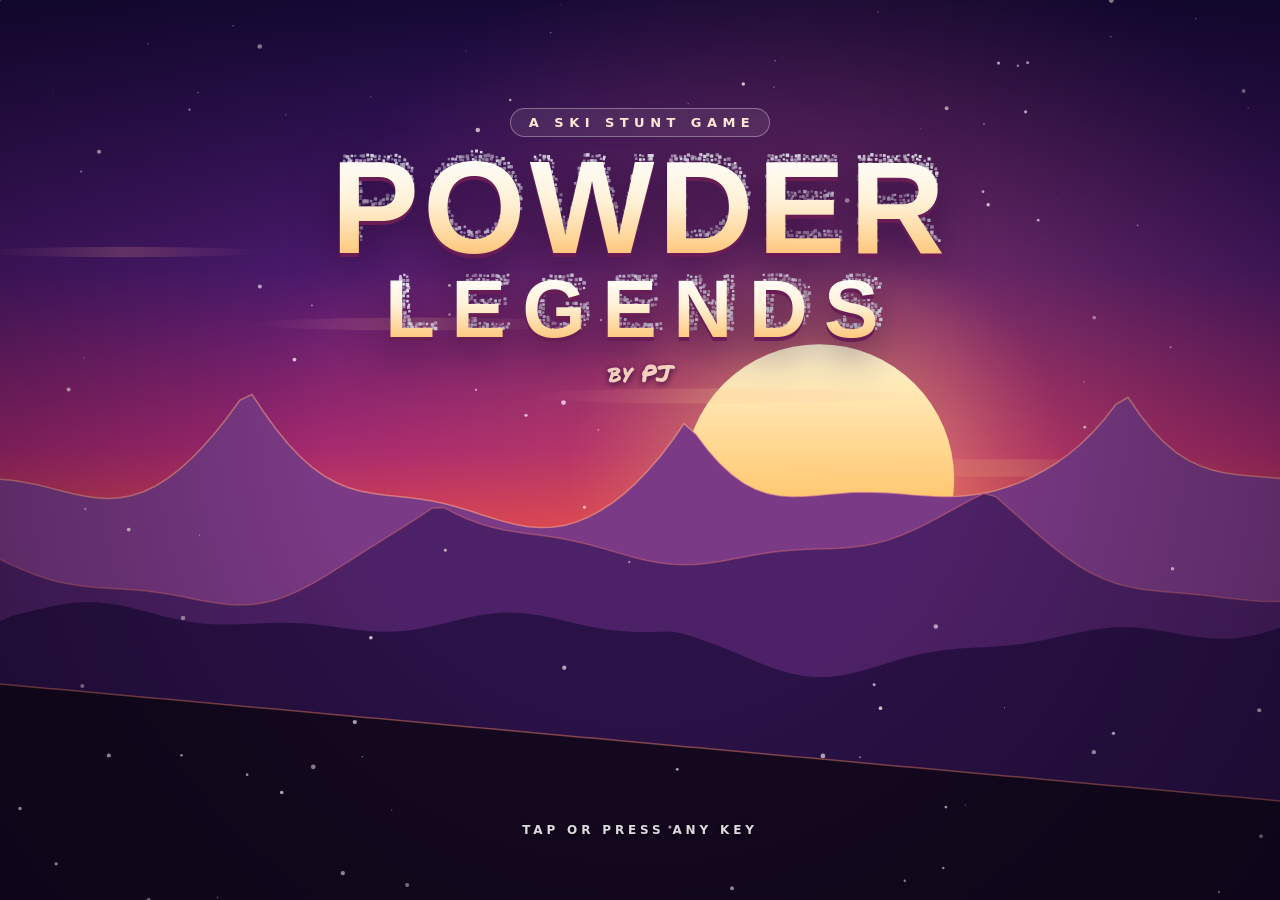
==== commit 03466d2a: "Add Loop de Loop level: three full loop-the-loops - New level between Quarter Pipe and Ski Jump Hill" ====
--- a/index.html
+++ b/index.html
@@ -4,8 +4,8 @@
 /* ===== VERSION + UPDATE BOOTLOADER =====
    To ship an update: bump GAME_VERSION (and GAME_NOTES), commit index.html to the GitHub repo below.
    Players press "Update" in the menu, accept, and the new version installs and runs from then on. */
-window.GAME_VERSION='1.7.2';
-window.GAME_NOTES='Fixed: with Classic controls the skier no longer hops at the start of every level.';
+window.GAME_VERSION='1.8.0';
+window.GAME_NOTES='New level: Loop de Loop. Ride three full loop-the-loops; keep your speed or fall off the top.';
 window.UPDATE_REPO='kefirman9000/powder-legends';
 window.UPDATE_BRANCH='main';
 window.verCmp=function(a,b){a=String(a).split('.').map(Number);b=String(b).split('.').map(Number);for(var i=0;i<Math.max(a.length,b.length);i++){var d=(a[i]||0)-(b[i]||0);if(d)return d>0?1:-1}return 0};
@@ -493,6 +493,7 @@
     if(rocks.some(r=>Math.abs(r.x-x)<220))return false;
     if((LVc&&LVc.lava||[]).some(L=>x>L.x0-900&&x<L.x1+150))return false;   // never respawn someone on the brink of a lava pit
     if(boxes.some(b=>Math.abs(b.x-x)<(b.hw||0)+180))return false;
+    if((LVc&&LVc.loops||[]).some(L=>Math.abs(L.cx-x)<L.R+600))return false;   // never respawn inside or right before a loop
     return true;
   };
   for(let i=1;i<pts.length-1;i++){
@@ -799,7 +800,7 @@
     if(st.crash&&SKISOFF)st.skisOff=true;
     C.forEach(([a,b],i)=>{if(st.skisOff&&(i===1||i===2||i>=8))return;pull(a,b,len[i],i>=8?ANK:1)});   // once the skis are off, only the ski's own tail-tip link remains   // last two links are the ankle braces
     {const f=st.crash?DEADK:1;const ck=classicCtl?CKS:null;motor(2,3,4,-pz.knee,(ck?ck[0]:KK)*f);motor(3,4,5,pz.fold,(ck?ck[1]:KH)*f);motor(4,5,7,Math.PI-pz.arm,(ck?ck[2]:KA)*f);motor(4,5,6,.15,.3*f)}  // knee, hip, shoulder, neck
-    collide();collideBoxes();collideProps();
+    collide();collideBoxes();collideProps();if(LVc.collide)LVc.collide();
   }
   if(s0&&!hit){const s1=spinL(),dw=(s0.L-s1.L)/(s1.I||1);P.forEach(p=>{p.px+=dw*(p.y-s1.gy);p.py-=dw*(p.x-s1.gx)})}   // give back the spin the solver bled off (only while nothing is touching the body)
   if(!classicCtl&&AIRD>0&&st.onAir&&!st.crash&&!hit&&Math.abs(st.rot)<1.2&&Math.abs(sm.x-.5)<.12&&lastMove<st.t0-250){const q=spinL(),w=q.L/(q.I||1);if(w>0&&w<AIRT){const dw=-w*AIRD*sf;P.forEach(p=>{p.px+=dw*(p.y-q.gy);p.py-=dw*(p.x-q.gx)})}}
@@ -842,7 +843,7 @@
   P.forEach((p,i)=>{const c=ct[i];if(!c)return;ct[i]=0;const vx=p.x-p.px,vy=p.y-p.py,vn=vx*c[0]+vy*c[1],m=i<2?.0025:.08;p.px=p.x-(vx-c[0]*vn)*(1-m)-c[0]*vn;p.py=p.y-(vy-c[1]*vn)*(1-m)-c[1]*vn});
   // stunt tracking
   if(!st.crash&&!st.done){st.time+=1/120;const v=Math.hypot(P[4].x-P[4].px,P[4].y-P[4].py)*120;if(v>st.maxV)st.maxV=v}
-  const air=st.skisOff?ter(P[2].x).y-P[2].y>9:[P[0],P[1]].every(p=>ter(p.x).y-p.y>5);
+  const air=(st.skisOff?ter(P[2].x).y-P[2].y>9:[P[0],P[1]].every(p=>ter(p.x).y-p.y>5))&&!(LVc.ground&&LVc.ground());   // a level can add riding surfaces (Loop de Loop)
   if(st.crash){st.adrenaline=0}else if(!st.done){if(air&&!st.crash){const flips=Math.abs(st.rot)/6.2832;st.adrenaline=Math.min(100,(st.adrenaline||0)+(2.6+Math.min(3.8,flips*1.5))/120)}else st.adrenaline=Math.max(0,(st.adrenaline||0)-.22/120);updateAdrenalineUI()}
   const ang=Math.atan2(P[5].y-P[2].y,P[5].x-P[2].x);
   if(st.ang!==null&&st.onAir){let d=ang-st.ang;if(d>Math.PI)d-=2*Math.PI;if(d<-Math.PI)d+=2*Math.PI;st.rot+=d}
@@ -2134,6 +2135,50 @@
 const school=(()=>{const k=track();k.line(700,0);k.ease(300,.3);k.line(1500,.3);
   const L1=jmp(k,.35,260);k.line(400,.35);k.ease(300,.42);k.line(1100,.42);
   const L2=jmp(k,.6,340);k.line(500,.35);k.ease(300,.45);k.line(2600,.45);return{t:k.t,L1,L2}})();
+// ---- Loop de Loop: full loop-the-loops built on flat ground -------------------------------------------------------------
+// The terrain is a height-per-x line, so a loop can't be part of it. Each loop is a ring standing on flat snow. It tracks how
+// far round its centre you have travelled (prog: 0 at the bottom on the way in, 2*PI back at the bottom on the way out), and
+// only the part of the ring ahead of you is solid: you ride in at the bottom, go all the way round and leave on the same
+// flat snow. While you are inside a loop you count as on the snow (no air, no flips). Head or body on the ring = wipeout.
+// Going round takes speed: about sqrt(5 g r) at the bottom, so each loop sits at the end of a steep run-in.
+const loopy=(()=>{const k=track(),loops=[];
+  const loop=R=>{const x=k.x+R+260;k.line(2*R+620,0);loops.push({x,cx:x,cy:k.y-R,R,prog:null,ac:0,count:0})};   // flat pad with the loop in the middle
+  k.line(1100,.62);k.ease(380,0);k.line(250,0);loop(150);                       // loop 1
+  k.ease(300,.6);k.line(900,.6);k.ease(380,0);k.line(250,0);loop(185);          // loop 2: bigger, so more speed
+  k.ease(300,.55);k.line(700,.55);k.ease(380,0);k.line(200,0);loop(150);        // loop 3, then straight into the finale kicker
+  const lip=jmp(k,.45,300);k.line(500,.35);k.ease(300,.42);k.line(2200,.42);
+  return{t:k.t,loops,fin:lip+2100}})();
+const TAU=2*Math.PI,wrapA=a=>Math.atan2(Math.sin(a),Math.cos(a));
+const loopAng=(L,x,y)=>Math.atan2(x-L.cx,y-L.cy);   // 0 = bottom, PI/2 = right side, PI = top, -PI/2 = left side
+function loopCom(){let x=0,y=0,m=0;P.forEach((p,i)=>{x+=M[i]*p.x;y+=M[i]*p.y;m+=M[i]});return{x:x/m,y:y/m}}
+function loopReset(){for(const L of loopy.loops){L.prog=null;L.ac=0;L.count=0}}
+function loopPost(){   // once per physics step: track progress round each loop and pay the bonus
+  if(!P)return;const c=loopCom();
+  for(const L of loopy.loops){const d=Math.hypot(c.x-L.cx,c.y-L.cy),a=loopAng(L,c.x,c.y);
+    if(L.prog===null){if(d<L.R+220&&c.x<L.cx)L.prog=a;L.ac=a;continue}   // start tracking on the way in
+    const was=L.prog;L.prog+=wrapA(a-L.ac);L.ac=a;
+    if(was<TAU&&L.prog>=TAU&&!st.crash&&!st.done){L.count++;const pts=L.R>170?20000:12000;
+      st.score+=pts;spray('LOOP THE LOOP!','+'+pts.toLocaleString(),true,pts,'landed');if(window.buzz)try{buzz(40)}catch(_){}}
+    if(d>L.R+260)L.prog=null}}
+function loopInside(){return loopy.loops.some(L=>L.prog!==null&&L.prog>0&&L.prog<TAU)}
+function loopCollide(){   // called inside the physics solver, next to the snow collisions
+  for(const L of loopy.loops){if(L.prog===null||L.prog<-1.2||L.prog>TAU+1.2)continue;
+    P.forEach((p,i)=>{
+      const dx=p.x-L.cx,dy=p.y-L.cy,d=Math.hypot(dx,dy)||1e-6,ap=L.prog+wrapA(loopAng(L,p.x,p.y)-L.ac);
+      if(ap<=0||ap>=TAU)return;                          // behind the entry or past the exit: the flat snow handles it
+      const off=i<2?3:i===2?4:0,lim=L.R-off;if(d<=lim)return;
+      const nx=-dx/d,ny=-dy/d,dep=d-lim,imp=(p.x-p.px)*nx+(p.y-p.py)*ny;   // normal points from the ring toward the centre
+      p.x+=nx*dep;p.y+=ny*dep;p.px+=nx*dep;p.py+=ny*dep;
+      let vx=p.x-p.px,vy=p.y-p.py;const vn=Math.min(vx*nx+vy*ny,0);vx-=nx*vn;vy-=ny*vn;p.px=p.x-vx;p.py=p.y-vy;ct[i]=[nx,ny];hit=true;
+      if(!st.crash&&((i>=4&&i<=6)||(i<2&&-imp*IMPS>1800))){st.crash=true;st.msg='Wiped out in the loop! Right-click, tap or press R to retry.'}
+    })}}
+function loopDraw(){   // the ring of snow, with arrows showing the way round
+  for(const L of loopy.loops){const r0=L.R,r1=L.R+18;cx.save();cx.beginPath();cx.rect(L.cx-r1-5,L.cy-r1-5,2*r1+10,r1+r0+5);cx.clip();   // stop at the snow line
+    cx.beginPath();cx.arc(L.cx,L.cy,r1,0,TAU);cx.arc(L.cx,L.cy,r0,0,TAU,true);cx.fillStyle=LVc.snow;cx.fill('evenodd');
+    cx.lineWidth=3;cx.strokeStyle=LVc.edge;cx.beginPath();cx.arc(L.cx,L.cy,r1,0,TAU);cx.stroke();cx.beginPath();cx.arc(L.cx,L.cy,r0,0,TAU);cx.stroke();
+    cx.fillStyle='#ff7a3c';for(let a=.35;a<TAU-.2;a+=.6){const x=L.cx+Math.sin(a)*(r0+9),y=L.cy+Math.cos(a)*(r0+9),t=a+.08,tx=Math.cos(t),ty=-Math.sin(t);   // arrows point along the direction of travel
+      cx.beginPath();cx.moveTo(x+tx*7,y+ty*7);cx.lineTo(x-tx*4-ty*4,y-ty*4+tx*4);cx.lineTo(x-tx*4+ty*4,y-ty*4-tx*4);cx.closePath();cx.fill()}
+    cx.restore();if(L.count){cx.fillStyle='#1a8f4f';cx.font='700 20px system-ui';cx.textAlign='center';cx.fillText('✓',L.cx,L.cy+6)}}}
 const LV=[
  {n:'Ski School',d:'New here? Start with this. Six quick steps teach the controls: crouch, stand, lean, brake, jump and flip. No score and no pressure; skip it any time.',
   T:school.t,fin:1e9,tutorial:true,L1:school.L1,L2:school.L2,sky:['#5aa7e8','#e3f2fc'],far:'#a8c2dc',snow:'#f8fbff',edge:'#8bb2d8'},
@@ -2174,6 +2219,9 @@
   },
  {n:'Ski Jump Hill',d:'One giant Olympic-style ski jump. Crouch on the inrun, pop off the edge of the table, and lean forward in the air so you do not rotate onto your back. Fly as far as you can and land it clean: every metre is worth 1,000 points, and your longest jump is saved as the hill record. K marks 120 m. Land past it and the hill flattens out under you, so the landings get harder.',
   T:sjh.t,fin:sjh.fin,jump:true,post:jumpPost,onReset:jumpReset,drawFront:jumpDrawFront,sky:['#3f86d6','#d9ecfb'],far:'#93add0',snow:'#f8fbff',edge:'#7ea6d0'},
+ {n:'Loop de Loop',d:'Three full loop-the-loops. Drop in fast, keep your skis on the ring and ride all the way round: too slow and you fall off the top. Each loop you complete pays a bonus, and the middle one is the biggest. One last kicker to finish.',
+  T:loopy.t,fin:loopy.fin,loops:loopy.loops,post:loopPost,onReset:loopReset,collide:loopCollide,ground:loopInside,drawFront:loopDraw,
+  sky:['#ff9a3c','#ffe3a8'],far:'#d9a070',snow:'#fff8ef',edge:'#e0904a'},
  {n:'Fireworks Hill',d:'A night run down a long hill with three kickers while fireworks go off in the sky ahead of you the whole way down. Flip in time with the show.',
   T:fwk.t,fin:fwk.fin,sky:['#060924','#3a2866'],far:'#1b1842',snow:'#dfe6ff',edge:'#8d9ee0',fw:{from:500,gap:230}},
  {n:'Glacier Run',d:'The long one. Roll over gentle swells to build speed, clear two mellow jumps, then send the big glacier kicker at the end.',
@@ -2191,11 +2239,11 @@
 // Finish lines sit a bit farther down every course so there's room to land and settle before crossing. The shark pool gets extra.
 const FIN_EXTRA=500,FIN_EXTRA_SHARK=900;
 // Level order, easiest first (based on jump size, hazards, length and how often a hands-off test run crashes).
-const LEVEL_ORDER=['Ski School','Sunset Double','Pine Hop','Icefall Slalom','Avalanche Escape','Lantern Forest','Crate Stack','Rickety Bridge','Fireworks Hill','Mogul Field','Glacier Run','Quarter Pipe','Ski Jump Hill','Mega Ramp','Inferno Walls','Shark Pool','Volcano Run','Death Valley','The Long Haul','Endless Run'];
+const LEVEL_ORDER=['Ski School','Sunset Double','Pine Hop','Icefall Slalom','Avalanche Escape','Lantern Forest','Crate Stack','Rickety Bridge','Fireworks Hill','Mogul Field','Glacier Run','Quarter Pipe','Loop de Loop','Ski Jump Hill','Mega Ramp','Inferno Walls','Shark Pool','Volcano Run','Death Valley','The Long Haul','Endless Run'];
 LV.sort((a,b)=>LEVEL_ORDER.indexOf(a.n)-LEVEL_ORDER.indexOf(b.n));
 LV.forEach(l=>{if(l.endless||l.tutorial)return;const add=l.water?FIN_EXTRA_SHARK:FIN_EXTRA;l.fin+=add;const e=l.T[l.T.length-1];if(e[0]<l.fin+800)l.T.push([l.fin+800,e[1]])});   // flat ground already continues past a course's last point; the extra point just keeps it drawn past the new line
 let CRX=[480,5,680,4];
-const PAR={'Ski Jump Hill':.55,'Pine Hop':.8,'Death Valley':.8,'Inferno Walls':1,'Shark Pool':.9,'Mega Ramp':1.5,'Crate Stack':1.1,'Mogul Field':1.1,'Quarter Pipe':1.5,'Sunset Double':.9,'Rickety Bridge':1,'Volcano Run':1.1,'Lantern Forest':.8,'Glacier Run':1.6,'Fireworks Hill':1};
+const PAR={'Ski Jump Hill':.55,'Pine Hop':.8,'Death Valley':.8,'Inferno Walls':1,'Shark Pool':.9,'Mega Ramp':1.5,'Crate Stack':1.1,'Mogul Field':1.1,'Quarter Pipe':1.5,'Sunset Double':.9,'Rickety Bridge':1,'Volcano Run':1.1,'Lantern Forest':.8,'Glacier Run':1.6,'Fireworks Hill':1,'Loop de Loop':1.1};
 LV.forEach(l=>l.par=l.par||PAR[l.n]||1);   // par: how big a score counts as an S on each level (times SPAR)
 // --- level select menu
 const mEl=document.getElementById('m');
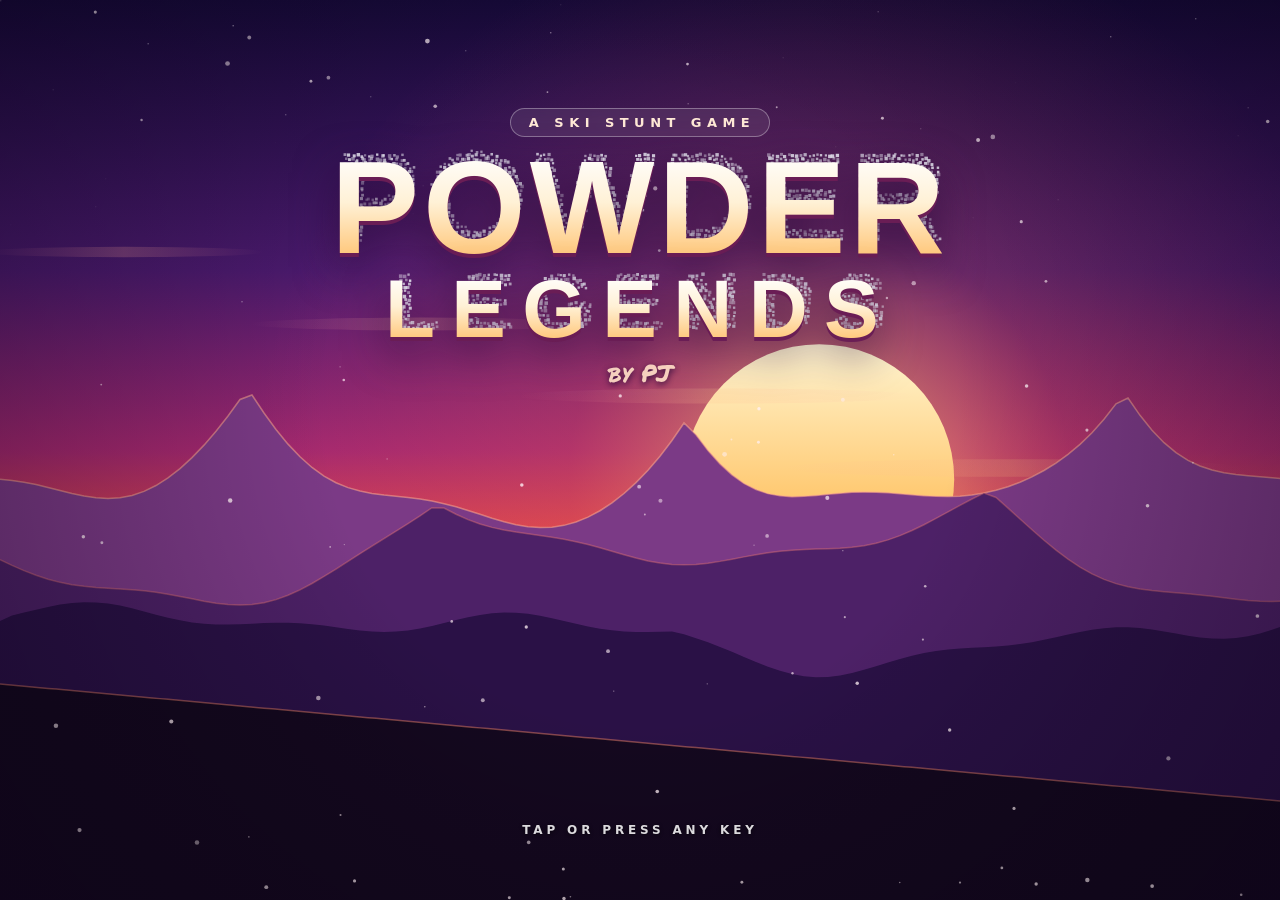
==== commit 508381d1: "Bigger, natural-looking ice loops; Debug mode moved into Settings Loop de Loop: - Loops are now tear" ====
--- a/index.html
+++ b/index.html
@@ -4,8 +4,8 @@
 /* ===== VERSION + UPDATE BOOTLOADER =====
    To ship an update: bump GAME_VERSION (and GAME_NOTES), commit index.html to the GitHub repo below.
    Players press "Update" in the menu, accept, and the new version installs and runs from then on. */
-window.GAME_VERSION='1.8.0';
-window.GAME_NOTES='New level: Loop de Loop. Ride three full loop-the-loops; keep your speed or fall off the top.';
+window.GAME_VERSION='1.8.1';
+window.GAME_NOTES='Loop de Loop: bigger, more natural ice loops. Debug mode moved into Settings.';
 window.UPDATE_REPO='kefirman9000/powder-legends';
 window.UPDATE_BRANCH='main';
 window.verCmp=function(a,b){a=String(a).split('.').map(Number);b=String(b).split('.').map(Number);for(var i=0;i<Math.max(a.length,b.length);i++){var d=(a[i]||0)-(b[i]||0);if(d)return d>0?1:-1}return 0};
@@ -25,7 +25,7 @@
 <title>Powder Legends</title>
 <style>@font-face{font-family:"Permanent Marker";font-style:normal;font-weight:400;font-display:swap;src:url([data-uri]) format("woff2")}</style>
 <style>
-#dbg-open{position:absolute;left:12px;bottom:12px;font:600 12px system-ui;padding:6px 11px;border:1px solid #ffffff44;border-radius:8px;background:#0007;color:#cfe;cursor:pointer;opacity:.75}#dbg-open:hover{opacity:1;background:#000b}
+#dbg-open{display:none;position:absolute;left:12px;bottom:12px;font:600 12px system-ui;padding:6px 11px;border:1px solid #ffffff44;border-radius:8px;background:#0007;color:#cfe;cursor:pointer;opacity:.75}#dbg-open:hover{opacity:1;background:#000b}
 :root{--bg:#eef3f8;--fg:#14202e;box-sizing:border-box;padding-top:env(safe-area-inset-top,0px);padding-bottom:env(safe-area-inset-bottom,0px)}
 @media (prefers-color-scheme:dark){:root:not([data-theme="light"]){--bg:#10161d;--fg:#e6edf5}}
 :root[data-theme="dark"]{--bg:#10161d;--fg:#e6edf5}
@@ -493,7 +493,7 @@
     if(rocks.some(r=>Math.abs(r.x-x)<220))return false;
     if((LVc&&LVc.lava||[]).some(L=>x>L.x0-900&&x<L.x1+150))return false;   // never respawn someone on the brink of a lava pit
     if(boxes.some(b=>Math.abs(b.x-x)<(b.hw||0)+180))return false;
-    if((LVc&&LVc.loops||[]).some(L=>Math.abs(L.cx-x)<L.R+600))return false;   // never respawn inside or right before a loop
+    if((LVc&&LVc.loops||[]).some(L=>Math.abs(L.cx-x)<L.W+600))return false;   // never respawn inside or right before a loop
     return true;
   };
   for(let i=1;i<pts.length-1;i++){
@@ -2136,49 +2136,75 @@
   const L1=jmp(k,.35,260);k.line(400,.35);k.ease(300,.42);k.line(1100,.42);
   const L2=jmp(k,.6,340);k.line(500,.35);k.ease(300,.45);k.line(2600,.45);return{t:k.t,L1,L2}})();
 // ---- Loop de Loop: full loop-the-loops built on flat ground -------------------------------------------------------------
-// The terrain is a height-per-x line, so a loop can't be part of it. Each loop is a ring standing on flat snow. It tracks how
-// far round its centre you have travelled (prog: 0 at the bottom on the way in, 2*PI back at the bottom on the way out), and
-// only the part of the ring ahead of you is solid: you ride in at the bottom, go all the way round and leave on the same
-// flat snow. While you are inside a loop you count as on the snow (no air, no flips). Head or body on the ring = wipeout.
-// Going round takes speed: about sqrt(5 g r) at the bottom, so each loop sits at the end of a steep run-in.
+// The terrain is a height-per-x line, so a loop can't be part of it. Each loop is a separate track standing on flat snow, shaped
+// like a real loop: a teardrop that is gentle where you ride in and tightens toward the top (like a roller-coaster loop), so it
+// looks natural and the G-force at the bottom stays sane. It tracks how far round its centre you have travelled (prog: 0 at the
+// bottom on the way in, 2*PI back at the bottom on the way out), and only the part of the track ahead of you is solid: you ride
+// in at the bottom, go all the way round and leave on the same flat snow. Inside a loop you count as on the snow (no air, no
+// flips). Head or body hitting the track hard = wipeout (a brush is forgiven). Drawn as a band of ice that thickens toward the top under a cap of snow.
+const TAU=2*Math.PI,wrapA=a=>Math.atan2(Math.sin(a),Math.cos(a));
+function makeLoop(cx,gy,W,Hh,pinch){
+  const N=360,cy=gy-Hh,pts=[],L={x:cx,cx,cy,W,Hh,pts,nrm:[],bin:[],prog:null,ac:0,count:0,ext:0};
+  for(let k=0;k<N;k++){const t=k/N*TAU,u=(1-Math.cos(t))/2;pts.push({x:cx+W*Math.sin(t)*(1-pinch*u*u*u),y:gy-Hh*(1-Math.cos(t)),t})}
+  for(let k=0;k<N;k++){const a=pts[k],b=pts[(k+1)%N],dx=b.x-a.x,dy=b.y-a.y,l=Math.hypot(dx,dy)||1;let nx=-dy/l,ny=dx/l;
+    const mx=(a.x+b.x)/2-cx,my=(a.y+b.y)/2-cy;if(nx*mx+ny*my>0){nx=-nx;ny=-ny}L.nrm.push([nx,ny]);L.ext=Math.max(L.ext,Math.hypot(mx,my))}   // inward normals
+  for(let b=0;b<720;b++){const a=-Math.PI+b/720*TAU;let best=0,bd=9;pts.forEach((p,k)=>{const d=Math.abs(wrapA(Math.atan2(p.x-cx,p.y-cy)-a));if(d<bd){bd=d;best=k}});L.bin.push(best)}   // polar angle -> nearest track segment
+  return L}
 const loopy=(()=>{const k=track(),loops=[];
-  const loop=R=>{const x=k.x+R+260;k.line(2*R+620,0);loops.push({x,cx:x,cy:k.y-R,R,prog:null,ac:0,count:0})};   // flat pad with the loop in the middle
-  k.line(1100,.62);k.ease(380,0);k.line(250,0);loop(150);                       // loop 1
-  k.ease(300,.6);k.line(900,.6);k.ease(380,0);k.line(250,0);loop(185);          // loop 2: bigger, so more speed
-  k.ease(300,.55);k.line(700,.55);k.ease(380,0);k.line(200,0);loop(150);        // loop 3, then straight into the finale kicker
+  const loop=(W,Hh,p)=>{const x=k.x+W+300;loops.push(makeLoop(x,k.y,W,Hh,p));k.line(2*W+700,0)};   // flat pad with the loop in the middle
+  // Shape: gentle at the bottom (curve radius W*W/Hh, ~450 px, so riding in is under 3 G, not a squash) and a little tighter at the
+  // top (~250 px). The top must stay well wider than the skier is tall (~90 px) or the head reaches the other side of the loop.
+  k.line(1550,.62);k.ease(420,0);k.line(250,0);loop(300,200,.25);                       // loop 1: 400 px tall
+  k.ease(900,.62);k.line(900,.62);k.ease(420,0);k.line(250,0);loop(340,240,.25);       // loop 2: the big one, 480 px tall (long rounded crest first, so you
+  k.ease(900,.6);k.line(800,.6);                                                         // leave each loop at speed without being launched off the drop)
+  k.ease(420,0);k.line(200,0);loop(300,200,.25);         // loop 3, then the finale kicker
   const lip=jmp(k,.45,300);k.line(500,.35);k.ease(300,.42);k.line(2200,.42);
-  return{t:k.t,loops,fin:lip+2100}})();
-const TAU=2*Math.PI,wrapA=a=>Math.atan2(Math.sin(a),Math.cos(a));
+  return{t:k.t,loops,lip,fin:lip+2100}})();
+const LOOP_BODY_HIT=900;   // inside a loop the G-force can fold you onto the track: a brush of the head or body is forgiven, a real hit (px/s, as at normal gravity) is a wipeout
 const loopAng=(L,x,y)=>Math.atan2(x-L.cx,y-L.cy);   // 0 = bottom, PI/2 = right side, PI = top, -PI/2 = left side
 function loopCom(){let x=0,y=0,m=0;P.forEach((p,i)=>{x+=M[i]*p.x;y+=M[i]*p.y;m+=M[i]});return{x:x/m,y:y/m}}
 function loopReset(){for(const L of loopy.loops){L.prog=null;L.ac=0;L.count=0}}
 function loopPost(){   // once per physics step: track progress round each loop and pay the bonus
   if(!P)return;const c=loopCom();
   for(const L of loopy.loops){const d=Math.hypot(c.x-L.cx,c.y-L.cy),a=loopAng(L,c.x,c.y);
-    if(L.prog===null){if(d<L.R+220&&c.x<L.cx)L.prog=a;L.ac=a;continue}   // start tracking on the way in
+    if(L.prog===null){if(d<L.ext+220&&c.x<L.cx)L.prog=a;L.ac=a;continue}   // start tracking on the way in
     const was=L.prog;L.prog+=wrapA(a-L.ac);L.ac=a;
-    if(was<TAU&&L.prog>=TAU&&!st.crash&&!st.done){L.count++;const pts=L.R>170?20000:12000;
+    if(was<TAU&&L.prog>=TAU&&!st.crash&&!st.done){L.count++;const pts=L.Hh>210?20000:12000;
       st.score+=pts;spray('LOOP THE LOOP!','+'+pts.toLocaleString(),true,pts,'landed');if(window.buzz)try{buzz(40)}catch(_){}}
-    if(d>L.R+260)L.prog=null}}
+    if(d>L.ext+260)L.prog=null}}
 function loopInside(){return loopy.loops.some(L=>L.prog!==null&&L.prog>0&&L.prog<TAU)}
 function loopCollide(){   // called inside the physics solver, next to the snow collisions
-  for(const L of loopy.loops){if(L.prog===null||L.prog<-1.2||L.prog>TAU+1.2)continue;
+  for(const L of loopy.loops){if(L.prog===null||L.prog<-1.2||L.prog>TAU+1.2)continue;const N=L.pts.length;
     P.forEach((p,i)=>{
-      const dx=p.x-L.cx,dy=p.y-L.cy,d=Math.hypot(dx,dy)||1e-6,ap=L.prog+wrapA(loopAng(L,p.x,p.y)-L.ac);
+      const a=loopAng(L,p.x,p.y),ap=L.prog+wrapA(a-L.ac);
       if(ap<=0||ap>=TAU)return;                          // behind the entry or past the exit: the flat snow handles it
-      const off=i<2?3:i===2?4:0,lim=L.R-off;if(d<=lim)return;
-      const nx=-dx/d,ny=-dy/d,dep=d-lim,imp=(p.x-p.px)*nx+(p.y-p.py)*ny;   // normal points from the ring toward the centre
+      const b0=L.bin[Math.min(719,Math.max(0,Math.floor((a+Math.PI)/TAU*720)))];let bs=1e9,bk=-1;
+      for(let o=-5;o<=5;o++){const k=(b0+o+N)%N,A=L.pts[k],B=L.pts[(k+1)%N],ex=B.x-A.x,ey=B.y-A.y,u=Math.max(0,Math.min(1,((p.x-A.x)*ex+(p.y-A.y)*ey)/(ex*ex+ey*ey||1))),
+        d=Math.hypot(p.x-A.x-ex*u,p.y-A.y-ey*u);if(d<bs){bs=d;bk=k}}
+      const A=L.pts[bk],[nx,ny]=L.nrm[bk],sd=(p.x-A.x)*nx+(p.y-A.y)*ny,off=i<2?3:i===2?4:0;   // sd: how far inside the track the point is
+      if(sd>=off)return;
+      const dep=off-sd,imp=(p.x-p.px)*nx+(p.y-p.py)*ny;
       p.x+=nx*dep;p.y+=ny*dep;p.px+=nx*dep;p.py+=ny*dep;
       let vx=p.x-p.px,vy=p.y-p.py;const vn=Math.min(vx*nx+vy*ny,0);vx-=nx*vn;vy-=ny*vn;p.px=p.x-vx;p.py=p.y-vy;ct[i]=[nx,ny];hit=true;
-      if(!st.crash&&((i>=4&&i<=6)||(i<2&&-imp*IMPS>1800))){st.crash=true;st.msg='Wiped out in the loop! Right-click, tap or press R to retry.'}
+      if(!st.crash&&((i>=4&&i<=6&&-imp*IMPS>LOOP_BODY_HIT)||(i<2&&-imp*IMPS>1800))){st.crash=true;st.msg='Wiped out in the loop! Right-click, tap or press R to retry.'}
     })}}
-function loopDraw(){   // the ring of snow, with arrows showing the way round
-  for(const L of loopy.loops){const r0=L.R,r1=L.R+18;cx.save();cx.beginPath();cx.rect(L.cx-r1-5,L.cy-r1-5,2*r1+10,r1+r0+5);cx.clip();   // stop at the snow line
-    cx.beginPath();cx.arc(L.cx,L.cy,r1,0,TAU);cx.arc(L.cx,L.cy,r0,0,TAU,true);cx.fillStyle=LVc.snow;cx.fill('evenodd');
-    cx.lineWidth=3;cx.strokeStyle=LVc.edge;cx.beginPath();cx.arc(L.cx,L.cy,r1,0,TAU);cx.stroke();cx.beginPath();cx.arc(L.cx,L.cy,r0,0,TAU);cx.stroke();
-    cx.fillStyle='#ff7a3c';for(let a=.35;a<TAU-.2;a+=.6){const x=L.cx+Math.sin(a)*(r0+9),y=L.cy+Math.cos(a)*(r0+9),t=a+.08,tx=Math.cos(t),ty=-Math.sin(t);   // arrows point along the direction of travel
-      cx.beginPath();cx.moveTo(x+tx*7,y+ty*7);cx.lineTo(x-tx*4-ty*4,y-ty*4+tx*4);cx.lineTo(x-tx*4+ty*4,y-ty*4-tx*4);cx.closePath();cx.fill()}
-    cx.restore();if(L.count){cx.fillStyle='#1a8f4f';cx.font='700 20px system-ui';cx.textAlign='center';cx.fillText('✓',L.cx,L.cy+6)}}}
+function loopDraw(){   // a band of ice that grows thicker toward the top, with a lumpy snow cap and a few glints
+  for(const L of loopy.loops){const N=L.pts.length,gy=L.cy+L.Hh;
+    const thick=t=>{const u=(1-Math.cos(t))/2;return 10+44*u*u},cap=t=>{const u=Math.max(0,(-Math.cos(t)-.35)/.65);return u*(9+5*Math.sin(t*9)+3*Math.sin(t*23))};
+    const out=(k,extra)=>{const p=L.pts[k],n=L.nrm[k],d=thick(p.t)+extra;return[p.x-n[0]*d,p.y-n[1]*d]};
+    cx.save();cx.beginPath();cx.rect(L.cx-L.W-120,L.cy-L.Hh-120,2*L.W+240,2*L.Hh+120);cx.clip();   // stop at the snow line
+    const g=cx.createLinearGradient(0,L.cy-L.Hh-60,0,gy);g.addColorStop(0,'#f2fbff');g.addColorStop(.55,'#cdeaf7');g.addColorStop(1,'#a9d6ee');
+    cx.beginPath();for(let k=0;k<=N;k++){const [x,y]=out(k%N,0);k?cx.lineTo(x,y):cx.moveTo(x,y)}
+    for(let k=N;k>=0;k--){const p=L.pts[k%N];cx.lineTo(p.x,p.y)}cx.closePath();cx.fillStyle=g;cx.fill();
+    cx.strokeStyle='rgba(90,150,190,.7)';cx.lineWidth=2;cx.beginPath();for(let k=0;k<=N;k++){const [x,y]=out(k%N,0);k?cx.lineTo(x,y):cx.moveTo(x,y)}cx.stroke();
+    {const ks=[];for(let k=0;k<N;k++)if(cap(L.pts[k].t)>.5)ks.push(k);   // contiguous run of track points around the top
+     if(ks.length){cx.beginPath();ks.forEach((k,n)=>{const [x,y]=out(k,cap(L.pts[k].t));n?cx.lineTo(x,y):cx.moveTo(x,y)});
+       for(let n=ks.length-1;n>=0;n--){const [x,y]=out(ks[n],0);cx.lineTo(x,y)}
+       cx.closePath();cx.fillStyle=LVc.snow;cx.fill();cx.strokeStyle='rgba(120,150,175,.5)';cx.lineWidth=1.5;cx.stroke()}}   // snow cap on top
+    cx.strokeStyle='rgba(255,255,255,.75)';cx.lineWidth=4;cx.lineCap='round';cx.beginPath();for(let k=0;k<=N;k++){const p=L.pts[k%N];k?cx.lineTo(p.x,p.y):cx.moveTo(p.x,p.y)}cx.stroke();   // packed-snow riding surface
+    cx.strokeStyle='rgba(255,255,255,.55)';cx.lineWidth=2;for(const [t0,t1,f] of [[2.4,2.9,.55],[3.5,3.8,.45],[1.5,1.75,.6]]){cx.beginPath();for(let t=t0;t<=t1;t+=.04){const k=Math.round(t/TAU*N)%N,[x,y]=out(k,-thick(t)*f);t===t0?cx.moveTo(x,y):cx.lineTo(x,y)}cx.stroke()}   // glints in the ice
+    cx.restore();
+    if(L.count){cx.fillStyle='#1a8f4f';cx.font='700 22px system-ui';cx.textAlign='center';cx.fillText('✓',L.cx,L.cy+8)}}}
 const LV=[
  {n:'Ski School',d:'New here? Start with this. Six quick steps teach the controls: crouch, stand, lean, brake, jump and flip. No score and no pressure; skip it any time.',
   T:school.t,fin:1e9,tutorial:true,L1:school.L1,L2:school.L2,sky:['#5aa7e8','#e3f2fc'],far:'#a8c2dc',snow:'#f8fbff',edge:'#8bb2d8'},
@@ -2219,8 +2245,8 @@
   },
  {n:'Ski Jump Hill',d:'One giant Olympic-style ski jump. Crouch on the inrun, pop off the edge of the table, and lean forward in the air so you do not rotate onto your back. Fly as far as you can and land it clean: every metre is worth 1,000 points, and your longest jump is saved as the hill record. K marks 120 m. Land past it and the hill flattens out under you, so the landings get harder.',
   T:sjh.t,fin:sjh.fin,jump:true,post:jumpPost,onReset:jumpReset,drawFront:jumpDrawFront,sky:['#3f86d6','#d9ecfb'],far:'#93add0',snow:'#f8fbff',edge:'#7ea6d0'},
- {n:'Loop de Loop',d:'Three full loop-the-loops. Drop in fast, keep your skis on the ring and ride all the way round: too slow and you fall off the top. Each loop you complete pays a bonus, and the middle one is the biggest. One last kicker to finish.',
-  T:loopy.t,fin:loopy.fin,loops:loopy.loops,post:loopPost,onReset:loopReset,collide:loopCollide,ground:loopInside,drawFront:loopDraw,
+ {n:'Loop de Loop',d:'Three giant loop-the-loops carved out of ice. Drop in fast, keep your skis on the track and ride all the way round: too slow and you fall off the top. Each loop you complete pays a bonus, and the middle one is the biggest. One last kicker to finish.',
+  T:loopy.t,fin:loopy.fin,lip:loopy.lip,loops:loopy.loops,post:loopPost,onReset:loopReset,collide:loopCollide,ground:loopInside,drawFront:loopDraw,
   sky:['#ff9a3c','#ffe3a8'],far:'#d9a070',snow:'#fff8ef',edge:'#e0904a'},
  {n:'Fireworks Hill',d:'A night run down a long hill with three kickers while fireworks go off in the sky ahead of you the whole way down. Flip in time with the show.',
   T:fwk.t,fin:fwk.fin,sky:['#060924','#3a2866'],far:'#1b1842',snow:'#dfe6ff',edge:'#8d9ee0',fw:{from:500,gap:230}},
@@ -2946,6 +2972,7 @@
  <div class="set-row"><div>Show FPS<small>A small frame-rate counter in the corner, handy if the game feels choppy</small></div><input type="checkbox" id="set-fps"></div>
  <div class="set-row"><div>Best-run ghost<small>Race a see-through copy of your best run on each level</small></div><input type="checkbox" id="set-ghost"></div>
  <div class="set-row" id="set-hap-row"><div>Vibration<small>Short buzzes on landings, flips and crashes (Android phones)</small></div><input type="checkbox" id="set-hap"></div>
+ <div class="set-row"><div>Debug mode<small>A plain downhill with live physics values, an overlay on the skier and tuning sliders</small></div><button type="button" id="set-dbg">Open</button></div>
  <div class="set-row"><div>Reset all scores<small>Clears best scores, grades and records. Unlocked gear is kept.</small></div><button type="button" class="danger" id="set-reset">Reset</button></div></div>`;
 document.body.appendChild(m);
 function open(){
@@ -2957,6 +2984,7 @@
 const close=()=>{m.style.display='none'};
 $('set-btn').addEventListener('click',open);$('set-close').addEventListener('click',close);
 m.addEventListener('pointerdown',e=>{if(e.target===m)close()});m.addEventListener('keydown',e=>{e.stopPropagation();if(e.key==='Escape')close()});
+$('set-dbg').addEventListener('click',()=>{close();const b=$('dbg-open');if(b)b.click()});   // the old corner button stays wired but hidden
 $('set-upd').addEventListener('click',()=>{close();if(window.updCheck)updCheck()});
 $('set-gfx').addEventListener('change',e=>{setQualityMode(e.target.value);gfxNote()});
 $('set-ghost').addEventListener('change',e=>setGhost(e.target.checked));
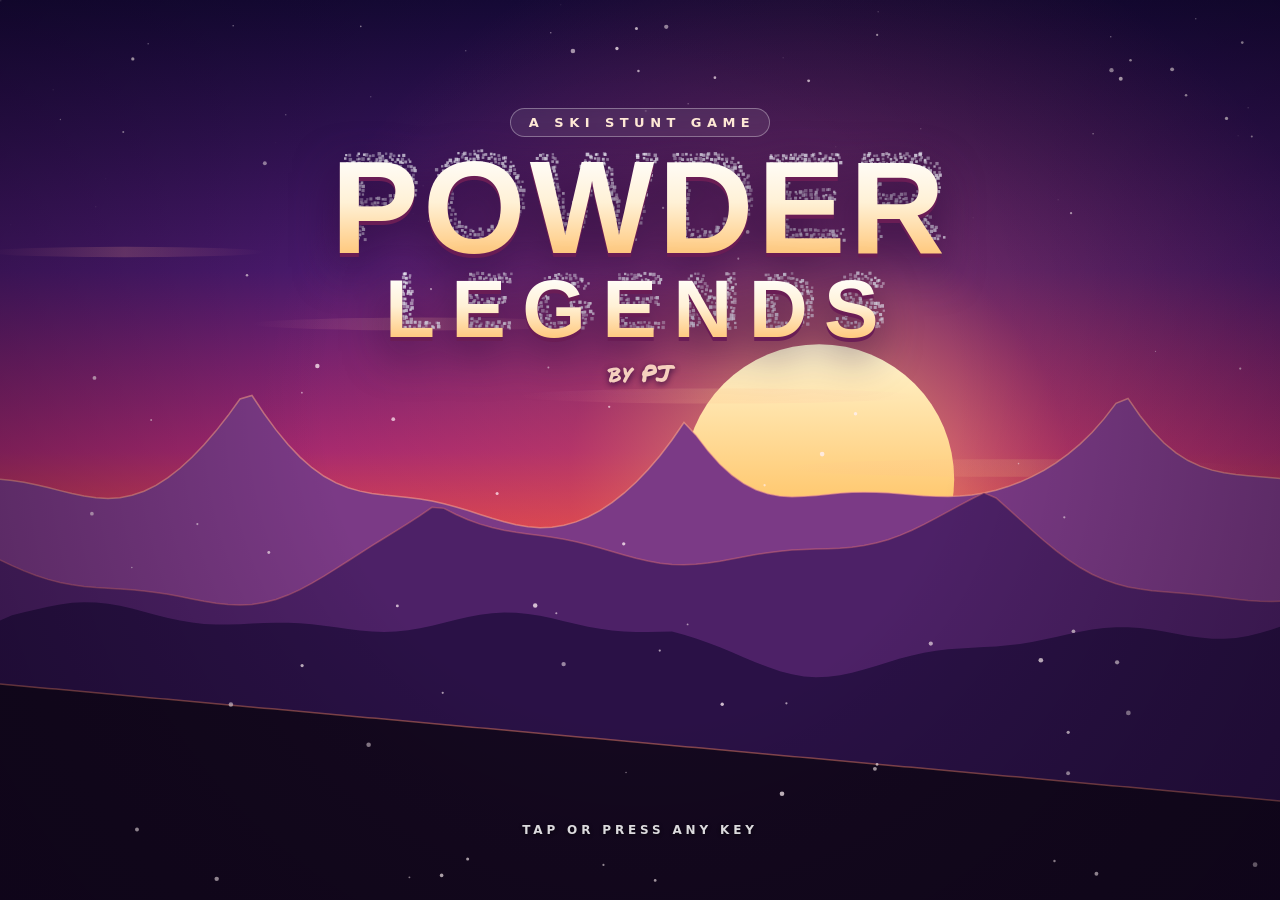
==== commit 36122f77: "Classic controls: limp wipeouts; new Ski bindings setting (from the original) From the original Ski " ====
--- a/index.html
+++ b/index.html
@@ -4,8 +4,8 @@
 /* ===== VERSION + UPDATE BOOTLOADER =====
    To ship an update: bump GAME_VERSION (and GAME_NOTES), commit index.html to the GitHub repo below.
    Players press "Update" in the menu, accept, and the new version installs and runs from then on. */
-window.GAME_VERSION='1.8.1';
-window.GAME_NOTES='Loop de Loop: bigger, more natural ice loops. Debug mode moved into Settings.';
+window.GAME_VERSION='1.9.0';
+window.GAME_NOTES='New: Ski bindings in Settings (from the original Ski Stunt). Classic controls: wipeouts now go limp like the original.';
 window.UPDATE_REPO='kefirman9000/powder-legends';
 window.UPDATE_BRANCH='main';
 window.verCmp=function(a,b){a=String(a).split('.').map(Number);b=String(b).split('.').map(Number);for(var i=0;i<Math.max(a.length,b.length);i++){var d=(a[i]||0)-(b[i]||0);if(d)return d>0?1:-1}return 0};
@@ -447,6 +447,12 @@
 let ARMTOP=1.1;                             // extra arm raise (rad) as you reach a full stand, on top of the pop throw. 0 = old arms
 let CONSERVE=1;                             // spin conservation in the air. The solver that holds the body together (6 passes of joint/limb constraints) quietly bleeds off spin, and the faster you spin (tucked) the more it bleeds. 1 = the solver gives back exactly what it takes (true physics: tucking speeds you up and nothing slows you), 0 = old behaviour
 const CAMX=.27,CAMY=.51;                       // where the skier sits on screen (fraction from the left / top). Original was .35 / .55; lower X = more of the slope ahead visible
+// Ski bindings (Settings), from the original game's binding strength: how hard a landing you survive before the skis pop off.
+// Scales the ski pop-off limits, the hard-landing wipeout and the point where landings start damaging the skis.
+// The original's values were Very Loose 500, Loose 900, Normal 1300, Tight 2600, Very Tight 3900; scaled here from Normal.
+const BINDINGS={vloose:500/1300,loose:900/1300,normal:1,tight:2,vtight:3};let bindMode='normal',BINDK=1;
+try{const v=localStorage.getItem('skiBinding');if(v&&BINDINGS[v]){bindMode=v;BINDK=BINDINGS[v]}}catch(e){}
+function setBinding(v){if(!BINDINGS[v])return;bindMode=v;BINDK=BINDINGS[v];try{localStorage.setItem('skiBinding',v)}catch(e){}}
 let BODYOFF=1000,SKIHARD=2300;               // body / ski impact speed (px/s) that rips the skis off
 const SKISOFF=true;                            // on any wipeout, skis can pop off the boots and tumble on their own; no level-specific exceptions
 let HIPMAX=65;                              // hip limit in degrees (was 20). Higher = torso can lean back past the thigh line
@@ -464,6 +470,7 @@
 let DMGMAX=100;                             // ski damage that makes the skis snap off
 let DMGMIN=450;                             // ski-vs-ground impact speed (px/s) below which nothing is damaged
 let DMGK=1/30;                              // damage per px/s above DMGMIN, per ski end (a hard landing hits both ends)
+const CDEAD=.02;   // Classic controls: like the original (relaxJtPd), a crashed skier's joints go almost limp, so the body flops like a ragdoll
 const DEADK=.2;                               // after a wipeout the joint motors keep this fraction of their strength, so the mouse can still move the body a little
 let BRAKE0=.004,BRAKE1=.011,BRAMP=.5;      // click-and-hold brake: fraction of speed removed per physics step on the snow, ramping from BRAKE0 to BRAKE1 over BRAMP seconds of holding
 const snow=[];let brakeT=0,snowC=0;
@@ -600,10 +607,10 @@
     let al8=0;if(i<2){   // landing alignment: 1 when the skis lie flat along the slope (within ~8deg), fading to 0 by ~30deg of misalignment
       const ux=P[1].x-P[0].x,uy=P[1].y-P[0].y,ul=Math.hypot(ux,uy)||1,tl=Math.hypot(g.tx,g.ty)||1,dt=Math.abs((ux*g.tx+uy*g.ty)/(ul*tl)),th_=Math.acos(Math.min(1,dt));
       const q=Math.max(0,Math.min(1,(.52-th_)/(.52-.14)));al8=q*q*(3-2*q)}
-    {const hv=-imp*IMPS,protect=skiBindingBoost(),th=touchMode?TOUCH_HOLD:1,bodyLimit=BODYOFF*(1+protect*4)*th,skiLimit=SKIHARD*(1+protect*5)*th*(1+ALIGN_HOLD*al8);if(i===6&&hv>420)headHitFx=performance.now();if(i>=3&&i<=6)st.hv=Math.max(st.hv||0,hv);if(!st.skisOff&&((i>=4&&i<=6&&hv>bodyLimit)||(i<2&&hv>skiLimit)))skisFly()}
+    {const hv=-imp*IMPS,protect=skiBindingBoost(),th=touchMode?TOUCH_HOLD:1,bodyLimit=BODYOFF*BINDK*(1+protect*4)*th,skiLimit=SKIHARD*BINDK*(1+protect*5)*th*(1+ALIGN_HOLD*al8);if(i===6&&hv>420)headHitFx=performance.now();if(i>=3&&i<=6)st.hv=Math.max(st.hv||0,hv);if(!st.skisOff&&((i>=4&&i<=6&&hv>bodyLimit)||(i<2&&hv>skiLimit)))skisFly()}
     if(i<2&&-imp*IMPS>250)skiT=SKIT;   // a real ski impact arms the tip-bounce control (smooth riding and takeoffs never do)
-    if(i<2&&-imp*IMPS>DMGMIN)hurt((-imp*IMPS-DMGMIN)*DMGK*(1-ALIGN_SOFT*al8));
-    if(!st.crash&&((i>=4&&i<=6)||(i<2&&-imp*IMPS>1800*(1+skiBindingBoost()*1.2)))){st.crash=true;st.msg=(st.skisOff?'No skis, no balance! ':'')+(st.air>.4||st.lr?'Wipeout on the landing! Right-click, tap or press R to retry.':'Wipeout! Right-click, tap or press R to retry.');}
+    if(i<2&&-imp*IMPS>DMGMIN*BINDK)hurt((-imp*IMPS-DMGMIN*BINDK)*DMGK*(1-ALIGN_SOFT*al8));
+    if(!st.crash&&((i>=4&&i<=6)||(i<2&&-imp*IMPS>1800*BINDK*(1+skiBindingBoost()*1.2)))){st.crash=true;st.msg=(st.skisOff?'No skis, no balance! ':'')+(st.air>.4||st.lr?'Wipeout on the landing! Right-click, tap or press R to retry.':'Wipeout! Right-click, tap or press R to retry.');}
   });
   {const mx=(P[0].x+P[1].x)/2,my=(P[0].y+P[1].y)/2,g=ter(mx),d=my-(g.y-3);if(d>0){const nx=g.ty,ny=-g.tx,dep=d*-ny;for(const j of [0,1]){P[j].x+=nx*dep;P[j].y+=ny*dep;P[j].px+=nx*dep;P[j].py+=ny*dep}}}
 }
@@ -799,7 +806,7 @@
   for(let k=0;k<6;k++){
     if(st.crash&&SKISOFF)st.skisOff=true;
     C.forEach(([a,b],i)=>{if(st.skisOff&&(i===1||i===2||i>=8))return;pull(a,b,len[i],i>=8?ANK:1)});   // once the skis are off, only the ski's own tail-tip link remains   // last two links are the ankle braces
-    {const f=st.crash?DEADK:1;const ck=classicCtl?CKS:null;motor(2,3,4,-pz.knee,(ck?ck[0]:KK)*f);motor(3,4,5,pz.fold,(ck?ck[1]:KH)*f);motor(4,5,7,Math.PI-pz.arm,(ck?ck[2]:KA)*f);motor(4,5,6,.15,.3*f)}  // knee, hip, shoulder, neck
+    {const f=st.crash?(classicCtl?CDEAD:DEADK):1;const ck=classicCtl?CKS:null;motor(2,3,4,-pz.knee,(ck?ck[0]:KK)*f);motor(3,4,5,pz.fold,(ck?ck[1]:KH)*f);motor(4,5,7,Math.PI-pz.arm,(ck?ck[2]:KA)*f);motor(4,5,6,.15,.3*f)}  // knee, hip, shoulder, neck
     collide();collideBoxes();collideProps();if(LVc.collide)LVc.collide();
   }
   if(s0&&!hit){const s1=spinL(),dw=(s0.L-s1.L)/(s1.I||1);P.forEach(p=>{p.px+=dw*(p.y-s1.gy);p.py-=dw*(p.x-s1.gx)})}   // give back the spin the solver bled off (only while nothing is touching the body)
@@ -2747,7 +2754,7 @@
   const n=performance.now(),dt=(n-lastT)/1000;if(dt>.4){sps=(dbg.steps-lastS)/dt;fps=(frames-lastF)/dt;lastT=n;lastS=dbg.steps;lastF=frames}
   if($('d-ro').closest('.sb').hidden)return;
   const p=P[4],vx=(p.x-p.px)*120,vy=(p.y-p.py)*120,sp=Math.hypot(vx,vy),g=ter(p.x),tl=Math.hypot(g.tx,g.ty)||1,tx=g.tx/tl,ty=g.ty/tl,vt=vx*tx+vy*ty,vn=vx*ty-vy*tx,slope=deg(Math.atan2(ty,tx)),q=spinL(),w=q.L/(q.I||1)*120;
-  const prot=skiBindingBoost(),th=touchMode?TOUCH_HOLD:1,bl=BODYOFF*(1+prot*4)*th,sl=SKIHARD*(1+prot*5)*th;
+  const prot=skiBindingBoost(),th=touchMode?TOUCH_HOLD:1,bl=BODYOFF*BINDK*(1+prot*4)*th,sl=SKIHARD*BINDK*(1+prot*5)*th;
   const con=P.map((c,i)=>{const gg=ter(c.x),off=i<2?3:i===2?4:0;return c.y>=gg.y-off-.8?NAMES[i]:null}).filter(Boolean);
   const skiA=deg(nrm(ang(0,1)-Math.atan2(ty,tx))),ankle=deg(nrm(ang(2,3)-ang(0,1))),knee=Math.abs(deg(nrm(ang(3,2)-ang(3,4)))),hip=Math.abs(deg(nrm(ang(4,3)-ang(4,5))));
   const age=i=>dbg.impT[i]?f((n-dbg.impT[i])/1000,1)+'s ago':'-';
@@ -2968,7 +2975,8 @@
  <div class="set-row"><div>Game version<small id="set-ver"></small></div><button type="button" id="set-upd">Check for updates</button></div>
  <div class="set-row"><div>Graphics<small id="set-gfx-note"></small></div><select id="set-gfx"><option value="auto">Auto</option><option value="high">High</option><option value="medium">Medium</option><option value="low">Low</option></select></div>
  <div class="set-row"><div>Classic gravity<small>The original Ski Stunt feel: floatier jumps with more hang time for flips</small></div><input type="checkbox" id="set-grav"></div>
- <div class="set-row"><div>Classic controls<small>The original's mouse control: where the pointer is on screen sets the pose (top = stand, bottom = crouch, right = lean forward). No flip or landing helpers</small></div><input type="checkbox" id="set-ctl"></div>
+ <div class="set-row"><div>Classic controls<small>The original's mouse control: where the pointer is on screen sets the pose (top = stand, bottom = crouch, right = lean forward). No flip or landing helpers, and wipeouts go limp</small></div><input type="checkbox" id="set-ctl"></div>
+ <div class="set-row"><div>Ski bindings<small>How hard a landing your skis survive before they pop off (from the original Ski Stunt)</small></div><select id="set-bind"><option value="vloose">Very loose</option><option value="loose">Loose</option><option value="normal">Normal</option><option value="tight">Tight</option><option value="vtight">Very tight</option></select></div>
  <div class="set-row"><div>Show FPS<small>A small frame-rate counter in the corner, handy if the game feels choppy</small></div><input type="checkbox" id="set-fps"></div>
  <div class="set-row"><div>Best-run ghost<small>Race a see-through copy of your best run on each level</small></div><input type="checkbox" id="set-ghost"></div>
  <div class="set-row" id="set-hap-row"><div>Vibration<small>Short buzzes on landings, flips and crashes (Android phones)</small></div><input type="checkbox" id="set-hap"></div>
@@ -2978,7 +2986,7 @@
 function open(){
   $('set-ver').textContent='v'+GAME_VERSION+(window.__SKI_FROM_UPDATE?' (installed update)':'');
   const ok=typeof HAPTIC_OK!=='undefined'&&HAPTIC_OK;$('set-hap-row').style.display=ok?'':'none';if(ok)$('set-hap').checked=hapOn;
-  $('set-gfx').value=qMode;gfxNote();$('set-fps').checked=fpsOn;$('set-grav').checked=classicGrav;$('set-ctl').checked=classicCtl;$('set-ghost').checked=ghostOn();
+  $('set-gfx').value=qMode;gfxNote();$('set-fps').checked=fpsOn;$('set-grav').checked=classicGrav;$('set-ctl').checked=classicCtl;$('set-bind').value=bindMode;$('set-ghost').checked=ghostOn();
   $('set-reset').textContent='Reset';m.style.display='flex'}
 function gfxNote(){$('set-gfx-note').textContent=qMode==='auto'?'Adjusts itself if your device struggles (now: '+qCur().name+')':'Fixed at '+qCur().name}
 const close=()=>{m.style.display='none'};
@@ -2989,6 +2997,7 @@
 $('set-gfx').addEventListener('change',e=>{setQualityMode(e.target.value);gfxNote()});
 $('set-ghost').addEventListener('change',e=>setGhost(e.target.checked));
 $('set-fps').addEventListener('change',e=>setFps(e.target.checked));
+$('set-bind').addEventListener('change',e=>setBinding(e.target.value));
 $('set-ctl').addEventListener('change',e=>setClassicControls(e.target.checked));
 $('set-grav').addEventListener('change',e=>{setClassicGravity(e.target.checked);if(window.ghostLoad&&typeof LVc!=='undefined'&&LVc)try{ghostLoad()}catch(_){}});
 $('set-hap').addEventListener('change',e=>{setHaptics(e.target.checked);const b=$('v-hap');if(b)b.checked=e.target.checked});
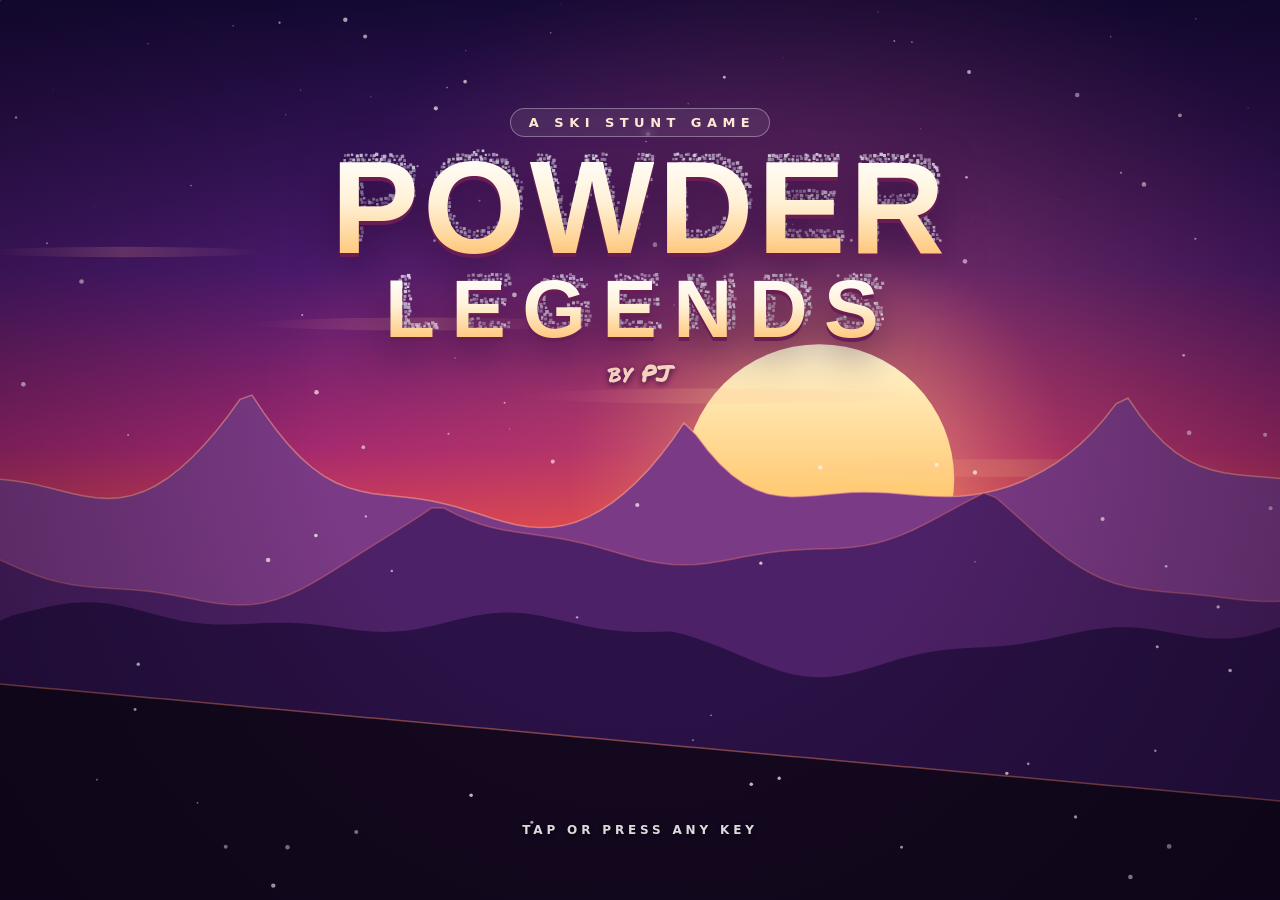
==== commit ae9855a8: "Fix Classic controls jump when touching the screen On touch screens, Classic controls set the pose t" ====
--- a/index.html
+++ b/index.html
@@ -4,8 +4,8 @@
 /* ===== VERSION + UPDATE BOOTLOADER =====
    To ship an update: bump GAME_VERSION (and GAME_NOTES), commit index.html to the GitHub repo below.
    Players press "Update" in the menu, accept, and the new version installs and runs from then on. */
-window.GAME_VERSION='1.9.0';
-window.GAME_NOTES='New: Ski bindings in Settings (from the original Ski Stunt). Classic controls: wipeouts now go limp like the original.';
+window.GAME_VERSION='1.9.1';
+window.GAME_NOTES='Fixed: with Classic controls on a touch screen, touching the screen no longer makes the skier jump. Drag to move the pose.';
 window.UPDATE_REPO='kefirman9000/powder-legends';
 window.UPDATE_BRANCH='main';
 window.verCmp=function(a,b){a=String(a).split('.').map(Number);b=String(b).split('.').map(Number);for(var i=0;i<Math.max(a.length,b.length);i++){var d=(a[i]||0)-(b[i]||0);if(d)return d>0?1:-1}return 0};
@@ -1269,6 +1269,10 @@
 let lastAim=null;   // last pointer position seen (Classic controls), so a restart can begin in that pose
 function aimAt(cx_,cy_){const r=cv.getBoundingClientRect(),w=r.width*CPW,h=r.height*CPH;lastMove=performance.now();lastAim={x:cx_,y:cy_};
   ctl.x=Math.min(1,Math.max(0,(cx_-(r.left+(r.width-w)/2))/w));ctl.y=Math.min(1,Math.max(0,1-(cy_-(r.top+(r.height-h)/2))/h))}
+// Touch version of Classic controls: a drag moves the pose by the same amount the pointer box would (no glide), so a touch
+// anywhere never makes the skier jump.
+function dragAim(dx,dy){const r=cv.getBoundingClientRect();lastMove=performance.now();
+  ctl.x=Math.min(1,Math.max(0,ctl.x+dx/(r.width*CPW)));ctl.y=Math.min(1,Math.max(0,ctl.y-dy/(r.height*CPH)))}
 function move(dx,dy){if(dx||dy)lastMove=performance.now();
   const r=cv.getBoundingClientRect();
   // A head impact briefly makes the controls feel sluggish for the full 2-second dizzy period.
@@ -1282,7 +1286,8 @@
 const TOUCH_BOOST=1.2,TOUCH_ACCEL=.25,TOUCH_ACCEL_MAX=.5;   // touch only: base gain, extra gain per px/ms of finger speed, and cap on that extra
 const fingers=[];   // active touch/pen pointers, in the order they went down: fingers[0] moves, any extra finger brakes
 cv.addEventListener('pointermove',e=>{
-  if(classicCtl&&(e.pointerType==='mouse'||fingers[0]&&fingers[0].id===e.pointerId)){aimAt(e.clientX,e.clientY);const f=fingers[0];if(f){f.x=e.clientX;f.y=e.clientY}return}   // Classic controls: the pointer's position is the pose
+  if(classicCtl&&e.pointerType==='mouse'){aimAt(e.clientX,e.clientY);return}   // Classic controls, mouse: the pointer's position is the pose
+  if(classicCtl&&fingers[0]&&fingers[0].id===e.pointerId){const f=fingers[0];dragAim(e.clientX-f.x,e.clientY-f.y);f.x=e.clientX;f.y=e.clientY;f.t=e.timeStamp;return}   // Classic controls, touch: drag moves the pose
   if(e.pointerType==='mouse'){if(document.pointerLockElement===cv)move(e.movementX,e.movementY);else{if(lastM)move(e.clientX-lastM.x,e.clientY-lastM.y);lastM={x:e.clientX,y:e.clientY}}return}
   const f=fingers.find(q=>q.id===e.pointerId);if(!f)return;
   if(f===fingers[0]){
@@ -1304,7 +1309,8 @@
     if(document.pointerLockElement===cv&&document.exitPointerLock)document.exitPointerLock();return}
   if(st.crash||st.done){reset();return}                    // tap after a wipeout / finish: restart
   fingers.push({id:e.pointerId,x:e.clientX,y:e.clientY,t:e.timeStamp});
-  if(classicCtl&&fingers.length===1)aimAt(e.clientX,e.clientY);
+  // Classic controls on touch: putting a finger down does NOT jump the pose to where you touched (that straightened the legs
+  // in one go and launched the skier). The pose stays put and dragging moves it from there.
   braking=fingers.length>1;                                // second finger down = brake
   try{cv.setPointerCapture(e.pointerId)}catch(_){}
 });
